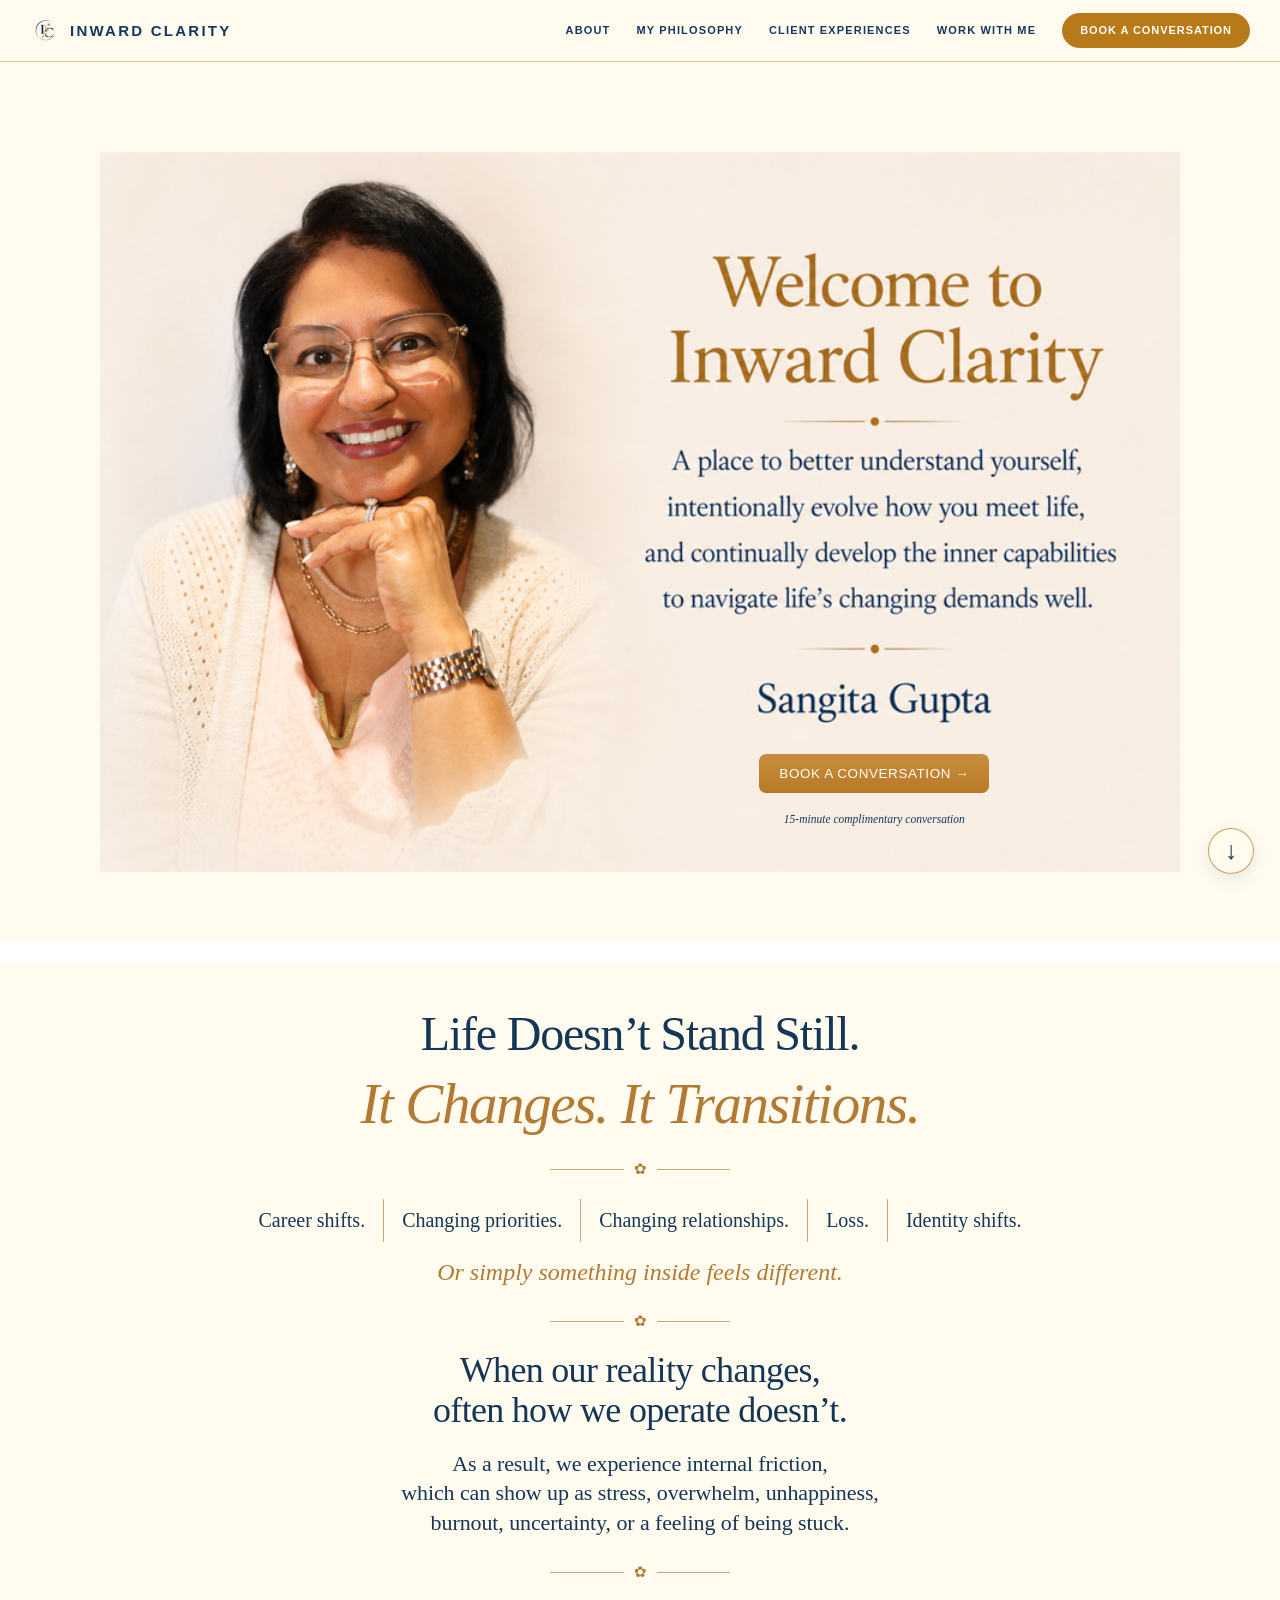
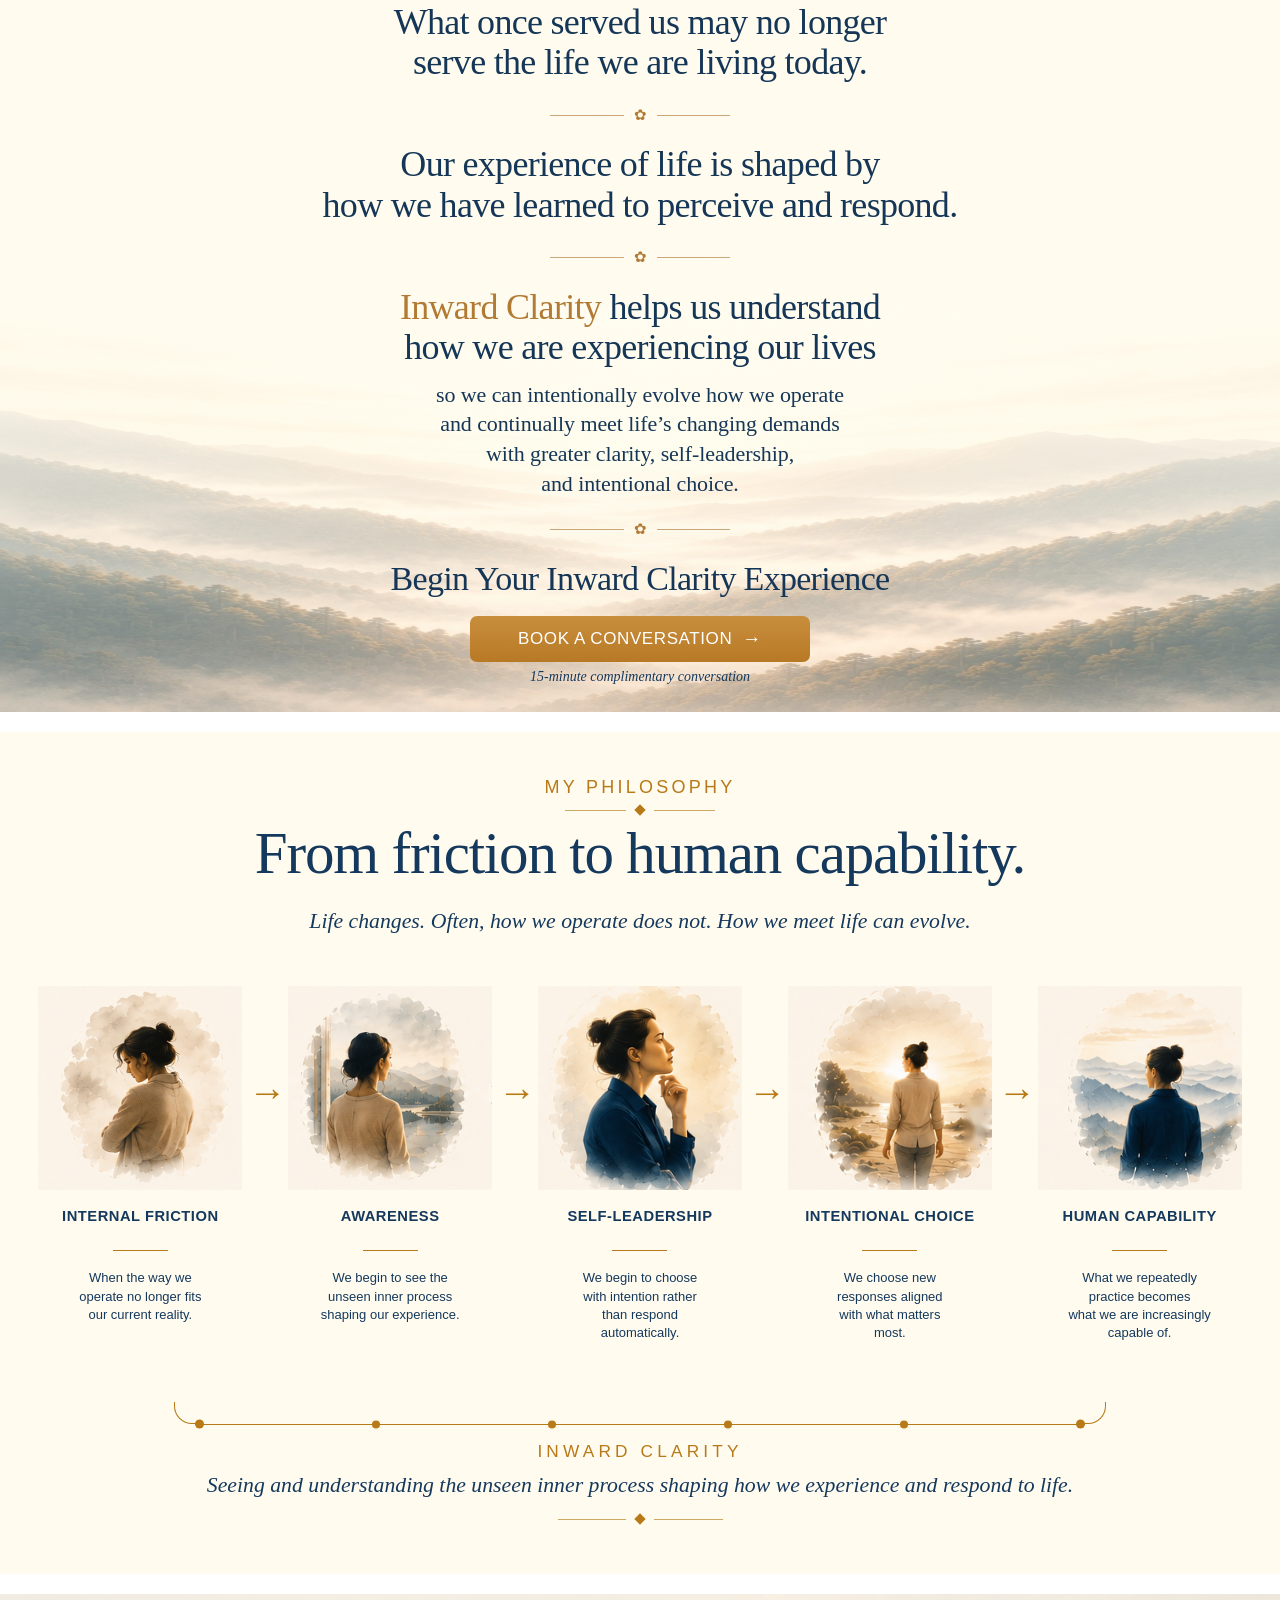
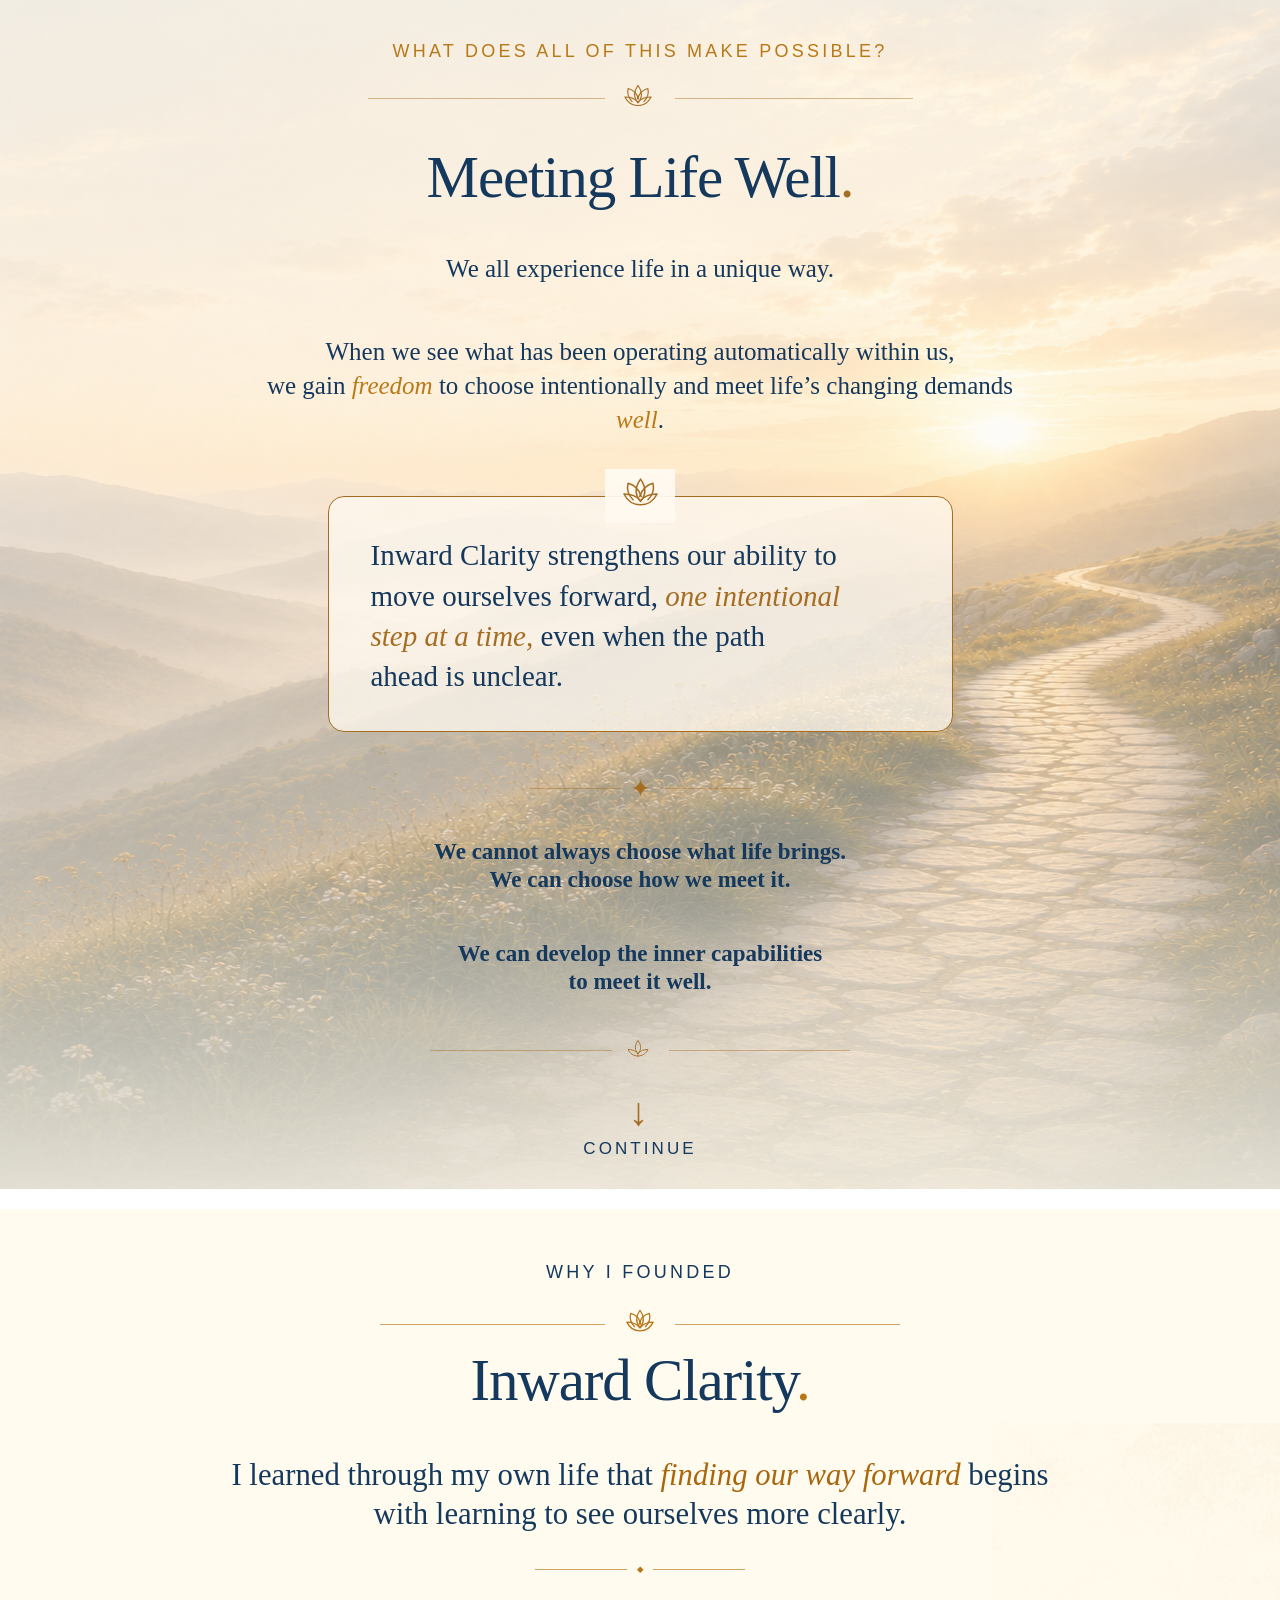
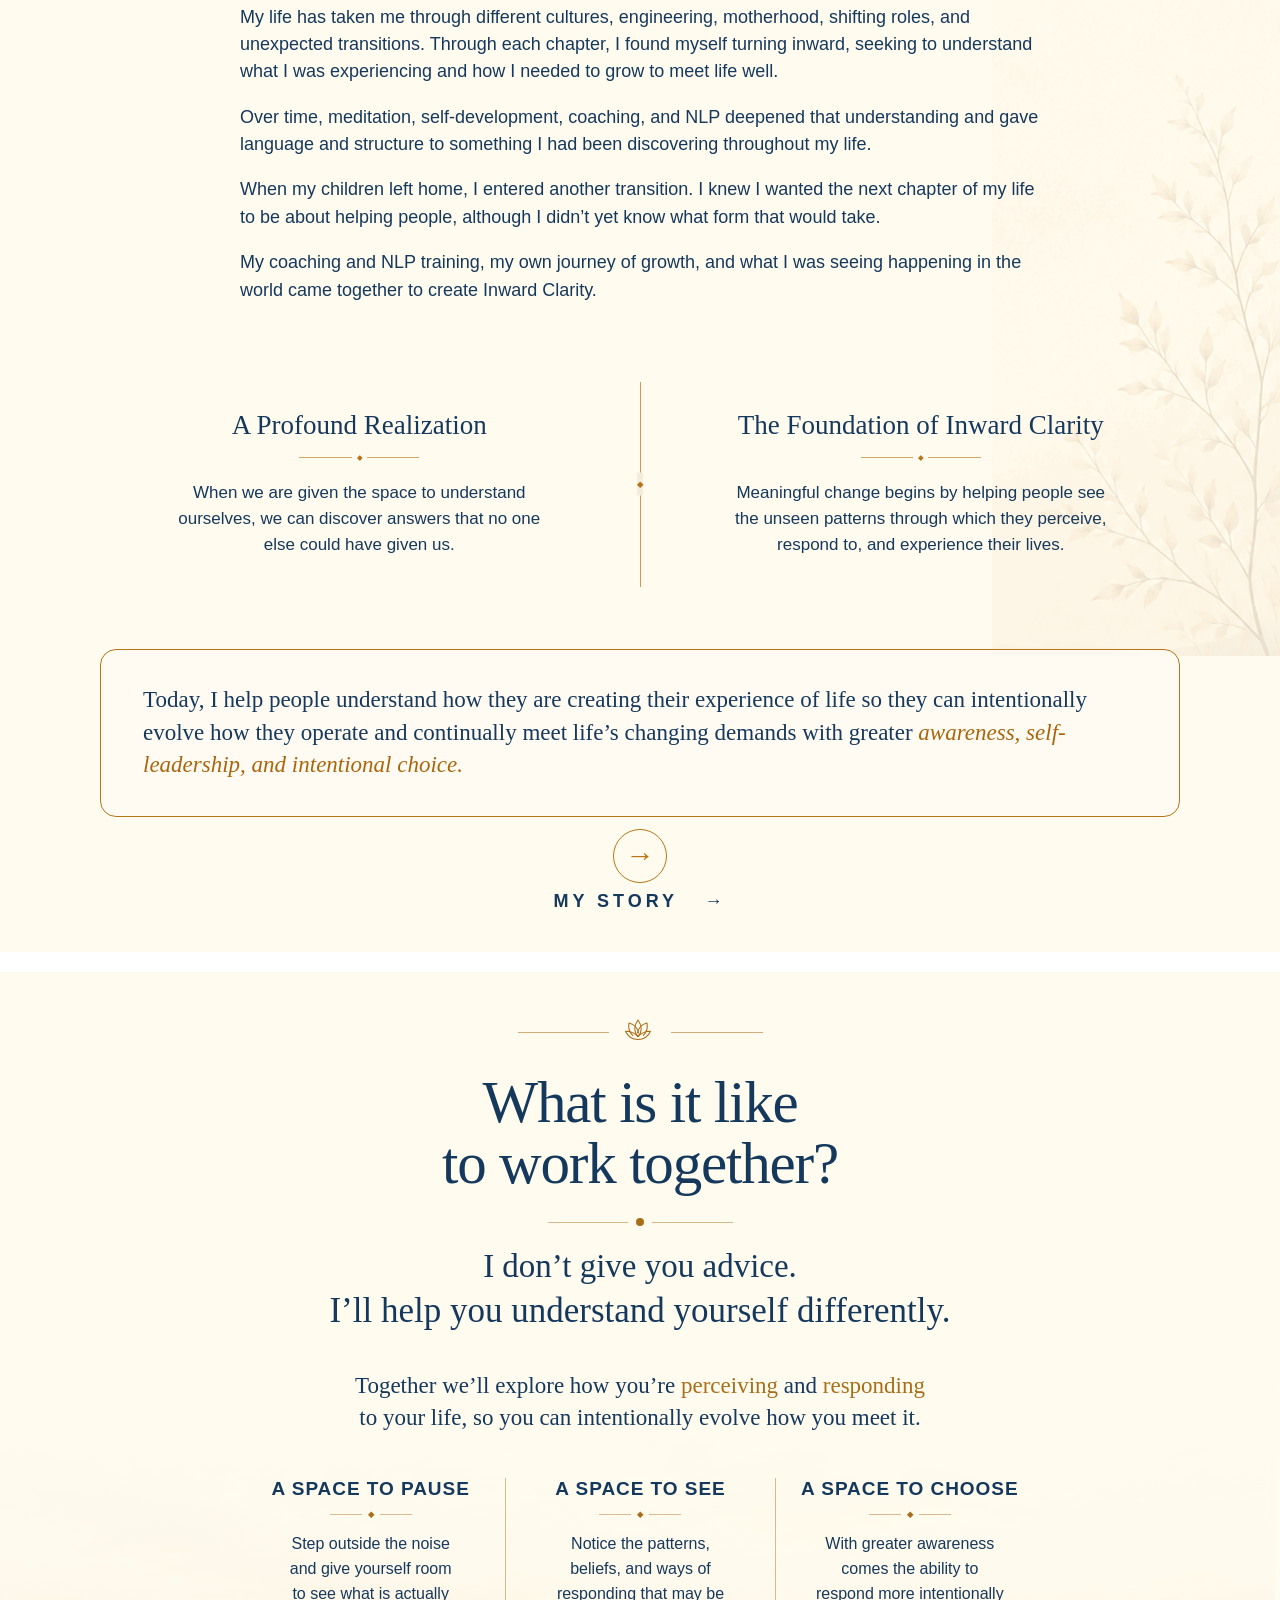
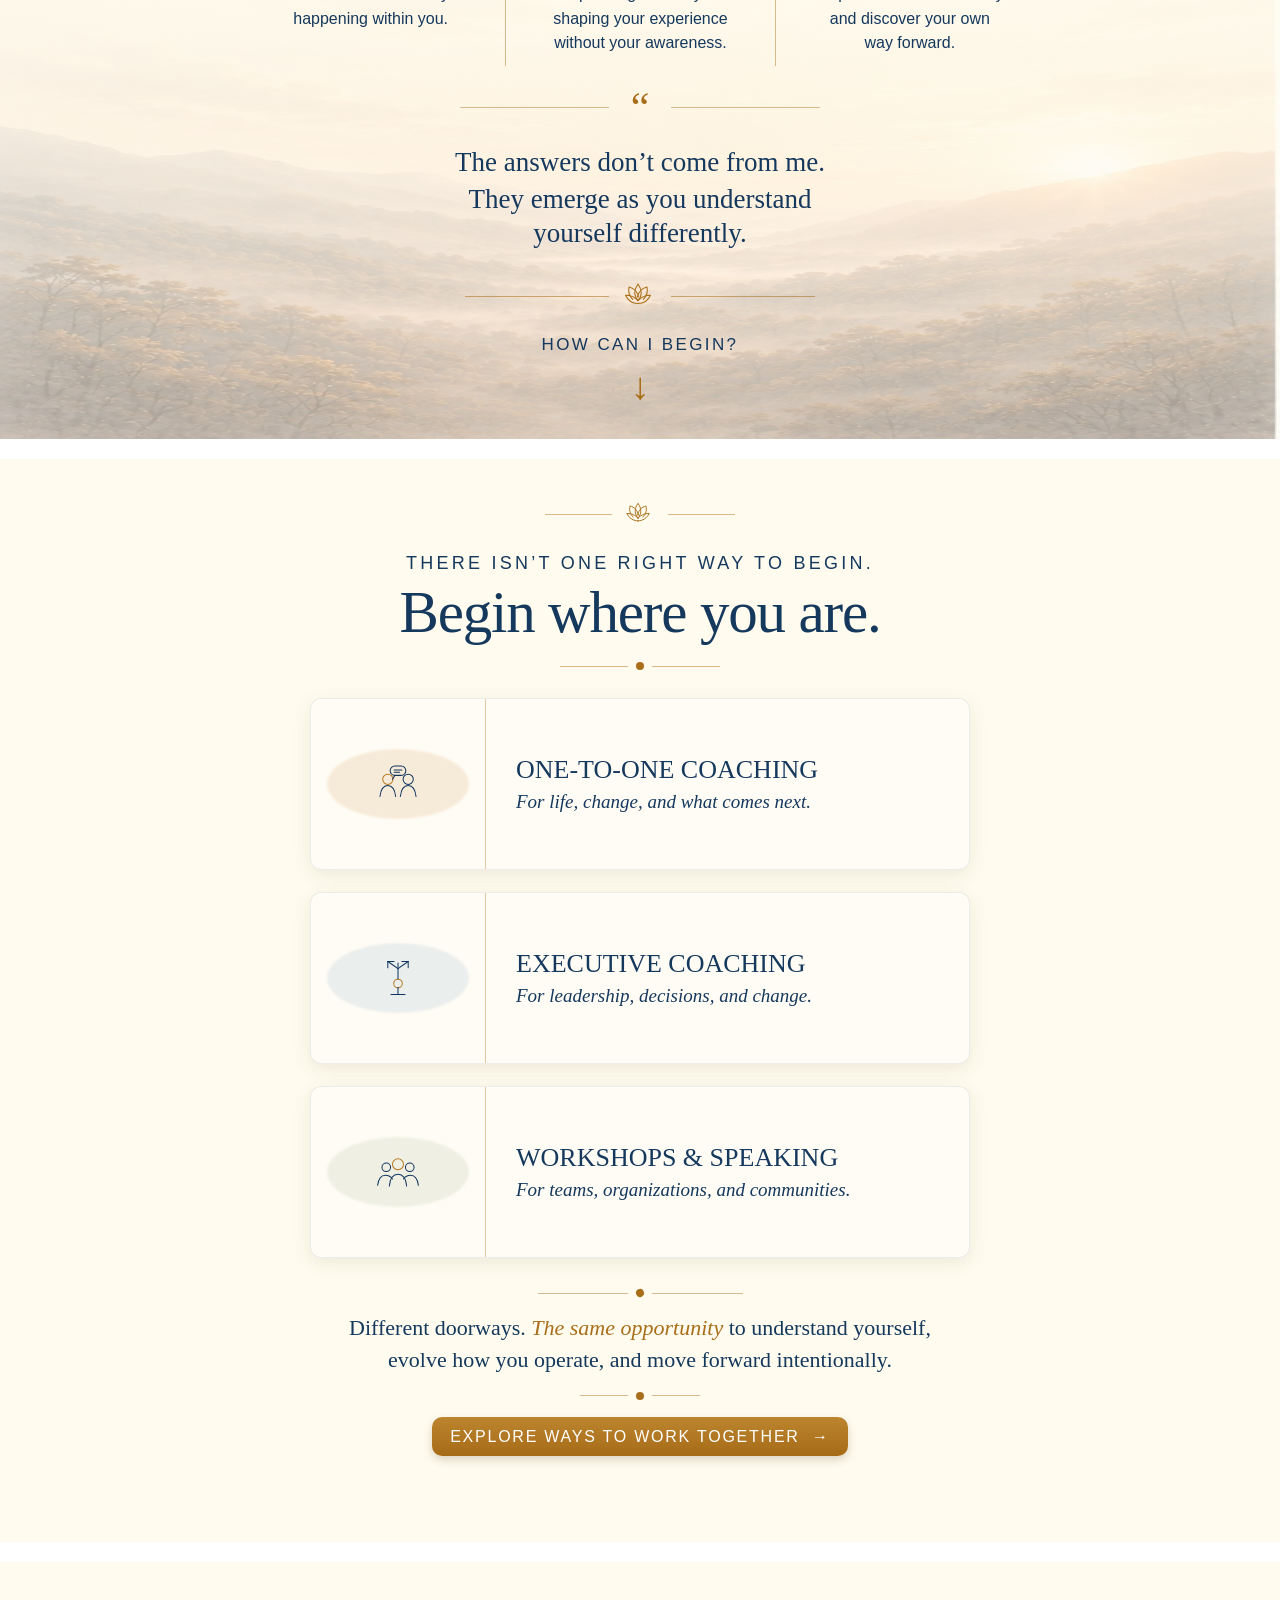
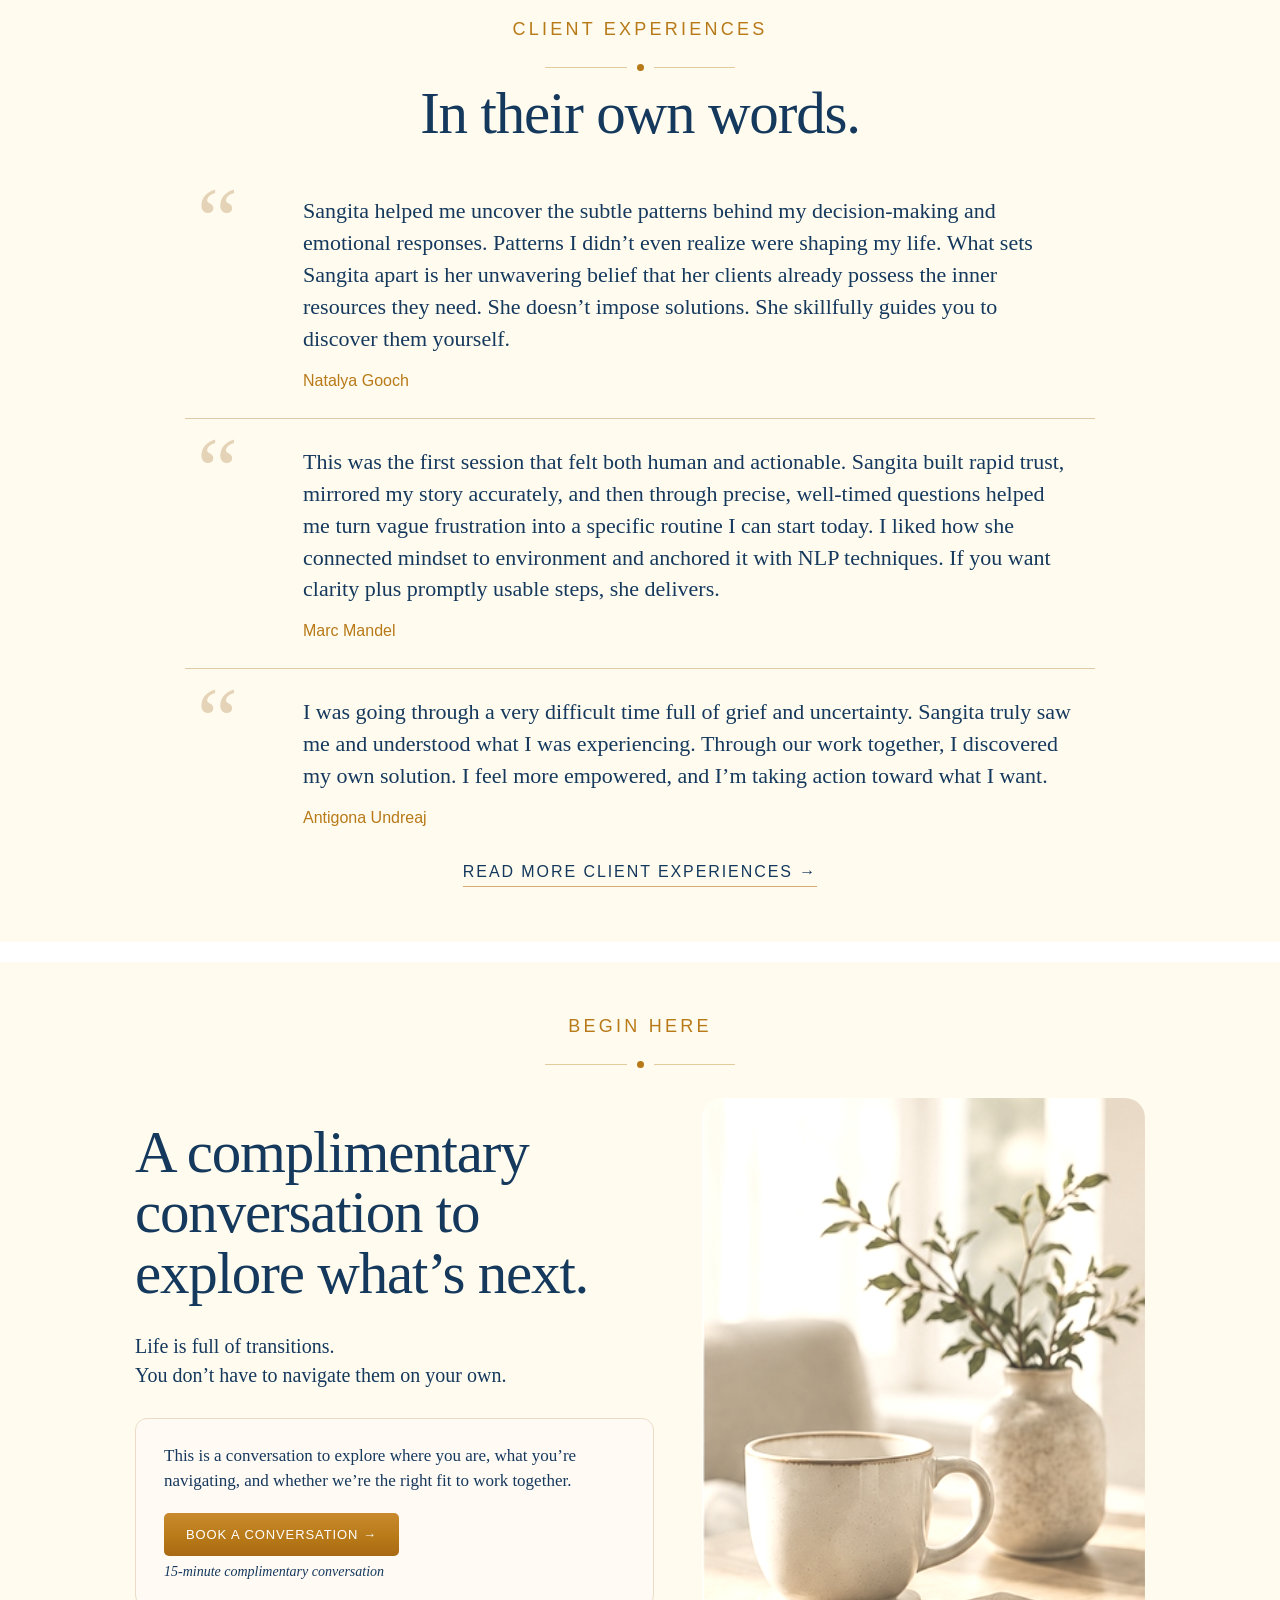
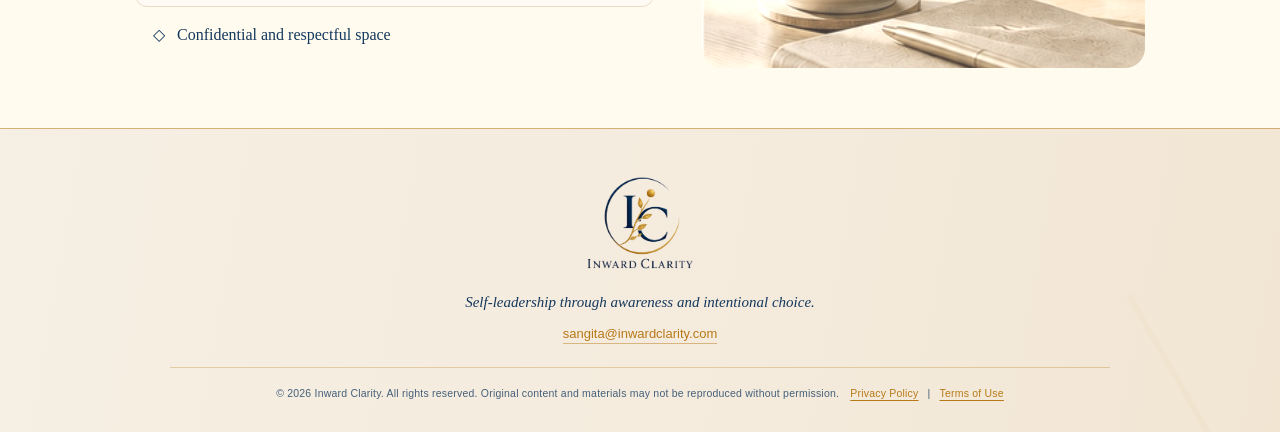
==== index.html @ 0e39d6cc "Add files via upload" ====
<!DOCTYPE html>

<html lang="en">
<head>
<meta charset="utf-8"/>
<meta content="width=device-width,initial-scale=1,viewport-fit=cover" name="viewport"/>
<title>Inward Clarity</title>
<link href="styles.css" rel="stylesheet"/>
<link rel="stylesheet" href="site-chrome.css">
</head>
<body>
<header class="ic-header" id="site-header">
  <div class="ic-header-inner">
    <a class="ic-brand" href="index.html#welcome"><img class="ic-brand-mark" src="assets/header-logo-mark.png" alt=""><span>INWARD CLARITY</span></a>
    <button class="ic-menu-toggle" type="button" aria-label="Open navigation" aria-expanded="false"><span></span><span></span><span></span></button>
    <nav class="ic-nav" aria-label="Primary navigation">
      <a href="index.html#screen9">ABOUT</a>
      <a href="index.html#my-philosophy">MY PHILOSOPHY</a>
      <a href="client-experiences.html">CLIENT EXPERIENCES</a>
      <a href="#begin-where-you-are">WORK WITH ME</a>
      <a class="ic-book" href="https://app.paperbell.com/checkout/bookings/new?package_id=143138">BOOK A CONVERSATION</a>
    </nav>
  </div>
</header>

<!-- =========================================================
     SCREEN 1 — WELCOME
     LOCKED SOURCE: Inward_Clarity_Welcome_Screen1_Responsive_LOCK_CANDIDATE_v6
     Internal composition is unchanged. Only the OUTER breathing color is
     integrated to Screen 2's source ivory (#f6f0e8), per handoff.
     ========================================================= -->
<section aria-label="Welcome to Inward Clarity" class="welcome-module" id="welcome">
<!-- DESKTOP: locked approved artwork. Do not modify. -->
<main class="desktop-screen">
<div class="desktop-band-wrap">
<img alt="Welcome to Inward Clarity" class="desktop-approved-band" src="assets/welcome-approved-band.png"/>
<a aria-label="Book a complimentary conversation" class="desktop-cta-hotspot" href="https://app.paperbell.com/checkout/bookings/new?package_id=143138"></a>
</div>
</main>
<!-- MOBILE ONLY: locked responsive composition. -->
<main class="mobile-screen">
<div aria-hidden="true" class="mobile-breathing top-breathing"></div>
<section class="mobile-panel">
<div class="mobile-portrait">
<img alt="Sangita Gupta" src="assets/sangita-original.jpg"/>
<div aria-hidden="true" class="mobile-portrait-fade"></div>
</div>
<div class="mobile-copy">
<h1>Welcome to<br/>Inward Clarity</h1>
<div aria-hidden="true" class="mobile-divider">
<span></span><b>•</b><span></span>
</div>
<p>
          A place to better understand yourself,<br/>
          intentionally evolve how you meet life,<br/>
          and continually develop the inner capabilities<br/>
          to navigate life’s changing demands well.
        </p>
<div aria-hidden="true" class="mobile-divider">
<span></span><b>•</b><span></span>
</div>
<div class="mobile-signature">Sangita Gupta</div>
<a aria-label="Book a complimentary conversation" class="mobile-cta conversation-cta" href="https://app.paperbell.com/checkout/bookings/new?package_id=143138">
          BOOK A CONVERSATION <span>→</span>
</a>
<div class="conversation-cta-note welcome-mobile-cta-note"><em>15-minute complimentary conversation</em></div>
</div>
</section>
<div aria-hidden="true" class="mobile-breathing bottom-breathing"></div>
</main>
</section>
<!-- =========================================================
     SCREEN 2 — LIFE DOESN'T STAND STILL
     LOCKED SOURCE: Inward_Clarity_Screen1_Responsive_v11_LOCK_CANDIDATE
     Typography/content/dividers/artwork/CTA/internal spacing unchanged.
     Only integration/container/background behavior is adjusted.
     ========================================================= -->
<section aria-label="Life Doesn't Stand Still" class="life-module" id="screen2">
<div class="frame">
<main class="screen">
<img alt="" class="bg" src="assets/screen1-clean-bg.jpg"/>
<div class="text title1">Life Doesn’t Stand Still.</div>
<div class="text title2">It Changes. It Transitions.</div>
<div class="divider d1"><span></span><b>✿</b><span></span></div>
<div class="transition-row">
<span>Career shifts.</span><i></i>
<span>Changing priorities.</span><i></i>
<span>Changing relationships.</span><i></i>
<span>Loss.</span><i></i>
<span>Identity shifts.</span>
</div>
<div class="text simply">Or simply something inside feels different.</div>
<div class="divider d2"><span></span><b>✿</b><span></span></div>
<div class="text statement reality">When our reality changes,<br/> often how we operate doesn’t.</div>
<div class="text small friction">
        As a result, we experience internal friction,<br/>
        which can show up as stress, overwhelm, unhappiness,<br/>
        burnout, uncertainty, or a feeling of being stuck.
      </div>
<div class="divider d3"><span></span><b>✿</b><span></span></div>
<div class="text statement once">
        What once served us may no longer<br/>
        serve the life we are living today.
      </div>
<div class="divider d4"><span></span><b>✿</b><span></span></div>
<div class="text statement shaped">
        Our experience of life is shaped by<br/>
        how we have learned to perceive and respond.
      </div>
<div class="divider d5"><span></span><b>✿</b><span></span></div>
<div class="text statement inward">
<em>Inward Clarity</em> helps us understand<br/>
        how we are experiencing our lives
      </div>
<div class="text small evolve">
        so we can intentionally evolve how we operate<br/>
        and continually meet life’s changing demands<br/>
        with greater clarity, self-leadership,<br/>
        and intentional choice.
      </div>
<div class="divider d6"><span></span><b>✿</b><span></span></div>
<div class="text statement begin">Begin Your Inward Clarity Experience</div>
<a aria-label="Book a complimentary conversation" class="cta conversation-cta" href="https://app.paperbell.com/checkout/bookings/new?package_id=143138">
        BOOK A CONVERSATION <span>→</span>
</a>
<div class="conversation-cta-note screen2-cta-note"><em>15-minute complimentary conversation</em></div>
</main>
</div>
</section>
<!-- =========================================================
     MY PHILOSOPHY — LOCKED APPROVED OVERVIEW
     Replaces former public Screens 3–7. Detailed philosophy screens
     remain preserved in prior source/archive builds for the master deck.
     ========================================================= -->
<div aria-hidden="true" class="my-philosophy-merge-breathing"></div>
<section aria-label="My Philosophy — From friction to human capability" class="my-philosophy-overview" id="my-philosophy">
  <div class="my-philosophy-inner">
    <div class="my-philosophy-eyebrow">MY PHILOSOPHY</div>
    <div aria-hidden="true" class="my-philosophy-top-rule"><span></span><b></b><span></span></div>
    <h2 class="my-philosophy-title">From friction to human capability.</h2>
    <p class="my-philosophy-premise"><em>Life changes. Often, how we operate does not. How we meet life can evolve.</em></p>

    <div class="my-philosophy-journey" aria-label="Internal Friction to Human Capability">
      <article class="my-philosophy-stage">
        <img src="assets/my-philosophy/friction.png" alt="A woman in a reflective moment representing internal friction"/>
        <h3>INTERNAL FRICTION</h3><i></i>
        <p>When the way we<br>operate no longer fits<br>our current reality.</p>
      </article>
      <div class="my-philosophy-arrow" aria-hidden="true">→</div>
      <article class="my-philosophy-stage">
        <img src="assets/my-philosophy/awareness.png" alt="A woman observing the landscape representing awareness"/>
        <h3>AWARENESS</h3><i></i>
        <p>We begin to see the<br>unseen inner process<br>shaping our experience.</p>
      </article>
      <div class="my-philosophy-arrow" aria-hidden="true">→</div>
      <article class="my-philosophy-stage">
        <img src="assets/my-philosophy/self-leadership.png" alt="A woman thoughtfully considering her choices representing self-leadership"/>
        <h3>SELF-LEADERSHIP</h3><i></i>
        <p>We begin to choose<br>with intention rather<br>than respond<br>automatically.</p>
      </article>
      <div class="my-philosophy-arrow" aria-hidden="true">→</div>
      <article class="my-philosophy-stage">
        <img src="assets/my-philosophy/intentional-choice.png" alt="A woman moving forward into light representing intentional choice"/>
        <h3>INTENTIONAL CHOICE</h3><i></i>
        <p>We choose new<br>responses aligned<br>with what matters<br>most.</p>
      </article>
      <div class="my-philosophy-arrow" aria-hidden="true">→</div>
      <article class="my-philosophy-stage">
        <img src="assets/my-philosophy/human-capability.png" alt="A woman looking across mountains representing human capability"/>
        <h3>HUMAN CAPABILITY</h3><i></i>
        <p>What we repeatedly<br>practice becomes<br>what we are increasingly<br>capable of.</p>
      </article>
    </div>

    <div class="my-philosophy-inward-line" aria-hidden="true">
      <span class="my-philosophy-line-end"></span><span class="my-philosophy-line-dot"></span><span class="my-philosophy-line-dot"></span><span class="my-philosophy-line-dot"></span><span class="my-philosophy-line-dot"></span><span class="my-philosophy-line-end"></span>
    </div>
    <div class="my-philosophy-inward-label">INWARD CLARITY</div>
    <p class="my-philosophy-definition"><em>Seeing and understanding the unseen inner process shaping how we experience and respond to life.</em></p>
    <div aria-hidden="true" class="my-philosophy-bottom-rule"><span></span><b></b><span></span></div>
  </div>
</section>
<!-- =========================================================
     SCREEN 8 — MEETING LIFE WELL
     Added after locked Screens 1–7.
     ========================================================= -->
<div aria-hidden="true" class="screen8-merge-breathing"></div>
<section aria-label="What does all of this make possible? Meeting Life Well." class="screen8" id="meeting-life-well">
<div class="screen8-inner">
<div class="screen8-eyebrow">WHAT DOES ALL OF THIS MAKE POSSIBLE?</div>
<div aria-hidden="true" class="screen8-lotus-rule">
<span></span>
<svg viewbox="0 0 64 64">
<path d="M32 42c-9 0-16-5-20-13 8 0 15 2 20 8 5-6 12-8 20-8-4 8-11 13-20 13Z"></path>
<path d="M32 38c-7-8-7-17 0-27 7 10 7 19 0 27Z"></path>
<path d="M23 36c-6-6-8-12-6-20 8 2 13 7 16 16"></path>
<path d="M41 36c6-6 8-12 6-20-8 2-13 7-16 16"></path>
</svg>
<span></span>
</div>
<h2 class="screen8-title">Meeting Life Well<span>.</span></h2>
<div class="screen8-scope-line">
<p>We all experience life in a unique way.<br/><br/><span class="screen8-key-thought">When we see what has been operating automatically within us,<br/>we gain <em>freedom</em> to choose intentionally and meet life’s changing demands <em>well</em>.</span></p>
</div>
<div class="screen8-statement-wrap">
<div aria-hidden="true" class="screen8-card-lotus">
<svg viewbox="0 0 64 64">
<path d="M32 42c-9 0-16-5-20-13 8 0 15 2 20 8 5-6 12-8 20-8-4 8-11 13-20 13Z"></path>
<path d="M32 38c-7-8-7-17 0-27 7 10 7 19 0 27Z"></path>
<path d="M23 36c-6-6-8-12-6-20 8 2 13 7 16 16"></path>
<path d="M41 36c6-6 8-12 6-20-8 2-13 7-16 16"></path>
</svg>
</div>
<div class="screen8-statement">
<p>
          Inward Clarity strengthens our ability to<br/>
          move ourselves forward, <em>one intentional</em><br/>
<em>step at a time,</em> even when the path<br/>
          ahead is unclear.
        </p>
</div>
</div>
<div aria-hidden="true" class="screen8-spark-rule">
<span></span><b>✦</b><span></span>
</div>
<div class="screen8-lower">
<div class="screen8-lower-row">
<p><strong>We cannot always choose what life brings.</strong><br/><strong>We can choose how we meet it.</strong></p>
</div>
<div class="screen8-lower-row screen8-lower-strong">
<p>We can develop the inner capabilities<br/>to meet it well.</p>
</div>
</div>
<div aria-hidden="true" class="screen8-bottom-rule">
<span></span>
<svg viewbox="0 0 64 64">
<path d="M32 42c-9 0-16-5-20-13 8 0 15 2 20 8 5-6 12-8 20-8-4 8-11 13-20 13Z"></path>
<path d="M32 38c-7-8-7-17 0-27 7 10 7 19 0 27Z"></path>
</svg>
<span></span>
</div>
<a class="screen8-continue" href="#next-screen">
<span aria-hidden="true" class="screen8-continue-circle">↓</span>
<b>CONTINUE</b>
</a>
</div>
</section>
<!-- SCREEN 9 — WHY I FOUNDED INWARD CLARITY -->
<div aria-hidden="true" class="screen9-merge-breathing"></div>
<section class="screen screen9" id="screen9">
<div aria-hidden="true" class="screen9-bg"></div>
<div class="screen9-content">
<p class="screen9-kicker">WHY I FOUNDED</p>
<div aria-hidden="true" class="screen9-lotus-rule">
<span></span>
<svg viewbox="0 0 64 64">
<path d="M32 43c-9 0-17-5-21-14 9 0 16 3 21 9 5-6 12-9 21-9-4 9-12 14-21 14Z"></path>
<path d="M32 38c-7-8-7-18 0-28 7 10 7 20 0 28Z"></path>
<path d="M23 36c-6-6-8-13-6-21 8 2 14 8 16 17"></path>
<path d="M41 36c6-6 8-13 6-21-8 2-14 8-16 17"></path>
</svg>
<span></span>
</div>
<h2 class="screen9-title">Inward Clarity<span>.</span></h2>
<p class="screen9-lead">I learned through my own life that <em>finding our way forward</em> begins with learning to see ourselves more clearly.</p>
<div aria-hidden="true" class="screen9-diamond-rule"><span></span><b>◆</b><span></span></div>
<div class="screen9-story-copy">
<p>My life has taken me through different cultures, engineering, motherhood, shifting roles, and unexpected transitions. Through each chapter, I found myself turning inward, seeking to understand what I was experiencing and how I needed to grow to meet life well.</p>
<p>Over time, meditation, self-development, coaching, and NLP deepened that understanding and gave language and structure to something I had been discovering throughout my life.</p>
<p>When my children left home, I entered another transition. I knew I wanted the next chapter of my life to be about helping people, although I didn’t yet know what form that would take.</p>
<p>My coaching and NLP training, my own journey of growth, and what I was seeing happening in the world came together to create Inward Clarity.</p>
</div>
<div class="screen9-insights">
<article class="screen9-insight">
<h3>A Profound Realization</h3>
<div class="screen9-mini-rule"><span></span><b>◆</b><span></span></div>
<p>When we are given the space to understand ourselves, we can discover answers that no one else could have given us.</p>
</article>
<div aria-hidden="true" class="screen9-insight-divider"><b>◆</b></div>
<article class="screen9-insight">
<h3>The Foundation of Inward Clarity</h3>
<div class="screen9-mini-rule"><span></span><b>◆</b><span></span></div>
<p>Meaningful change begins by helping people see the unseen patterns through which they perceive, respond to, and experience their lives.</p>
</article>
</div>
<div class="screen9-today-card">
<p>Today, I help people understand how they are creating their experience of life so they can intentionally evolve how they operate and continually meet life’s changing demands with greater <em>awareness, self-leadership, and intentional choice.</em></p>
</div>
<a class="screen9-story-link" href="my-story.html">
<span class="screen9-arrow-circle">→</span>
<span class="screen9-story-label">MY STORY   →</span>
</a>
</div>
</section>
<div aria-hidden="true" class="screen10-merge-breathing"></div>
<section aria-label="What is it like to work together?" class="screen10" id="work-together">
<div class="screen10-inner">
<div class="screen10-lotus-rule">
<svg aria-hidden="true" viewbox="0 0 64 64">
<path d="M32 43c-9 0-17-5-21-14 9 0 16 3 21 9 5-6 12-9 21-9-4 9-12 14-21 14Z"></path>
<path d="M32 38c-7-8-7-18 0-28 7 10 7 20 0 28Z"></path>
<path d="M23 36c-6-6-8-13-6-21 8 2 14 8 16 17"></path>
<path d="M41 36c6-6 8-13 6-21-8 2-14 8-16 17"></path>
</svg>
</div>
<h2 class="screen10-title">What is it like<br/>to work together?</h2>
<div aria-hidden="true" class="screen10-dot-rule"><span></span><b></b><span></span></div>
<div class="screen10-promise">
<p>I don’t give you advice.</p>
<p>I’ll help you understand yourself differently.</p>
</div>
<p class="screen10-intro">
      Together we’ll explore how you’re <em>perceiving</em> and <em>responding</em><br class="screen10-desktop-br"/>
      to your life, so you can intentionally evolve how you meet it.
    </p>
<div class="screen10-columns">
<article class="screen10-column">
<h3>A SPACE TO PAUSE</h3>
<div aria-hidden="true" class="screen10-mini-rule"><span></span><b>◆</b><span></span></div>
<p>Step outside the noise<br/>and give yourself room<br/>to see what is actually<br/>happening within you.</p>
</article>
<article class="screen10-column">
<h3>A SPACE TO SEE</h3>
<div aria-hidden="true" class="screen10-mini-rule"><span></span><b>◆</b><span></span></div>
<p>Notice the patterns,<br/>beliefs, and ways of<br/>responding that may be<br/>shaping your experience<br/>without your awareness.</p>
</article>
<article class="screen10-column">
<h3>A SPACE TO CHOOSE</h3>
<div aria-hidden="true" class="screen10-mini-rule"><span></span><b>◆</b><span></span></div>
<p>With greater awareness<br/>comes the ability to<br/>respond more intentionally<br/>and discover your own<br/>way forward.</p>
</article>
</div>
<div aria-hidden="true" class="screen10-quote-rule"><span></span><b>“</b><span></span></div>
<div class="screen10-quote">
<p>The answers don’t come from me.</p>
<p>They emerge as you understand<br/>yourself differently.</p>
</div>
<div aria-hidden="true" class="screen10-bottom-lotus-rule">
<span></span>
<svg aria-hidden="true" viewbox="0 0 64 64">
<path d="M32 43c-9 0-17-5-21-14 9 0 16 3 21 9 5-6 12-9 21-9-4 9-12 14-21 14Z"></path>
<path d="M32 38c-7-8-7-18 0-28 7 10 7 20 0 28Z"></path>
<path d="M23 36c-6-6-8-13-6-21 8 2 14 8 16 17"></path>
<path d="M41 36c6-6 8-13 6-21-8 2-14 8-16 17"></path>
</svg>
<span></span>
</div>
<a class="screen10-continue" href="#begin-where-you-are">
<b>HOW CAN I BEGIN?</b>
<span aria-hidden="true" class="screen10-arrow-circle">↓</span>
</a>
</div>
</section>
<div aria-hidden="true" class="screen11-merge-breathing"></div>
<section aria-label="Begin where you are" class="screen11" id="begin-where-you-are">
<div class="screen11-inner">
<div class="screen11-lotus-rule">
<svg aria-hidden="true" viewbox="0 0 64 64">
<path d="M32 43c-9 0-17-5-21-14 9 0 16 3 21 9 5-6 12-9 21-9-4 9-12 14-21 14Z"></path>
<path d="M32 38c-7-8-7-18 0-28 7 10 7 20 0 28Z"></path>
<path d="M23 36c-6-6-8-13-6-21 8 2 14 8 16 17"></path>
<path d="M41 36c6-6 8-13 6-21-8 2-14 8-16 17"></path>
</svg>
</div>
<p class="screen11-kicker">THERE ISN’T ONE RIGHT WAY TO BEGIN.</p>
<h2 class="screen11-title">Begin where you are.</h2>
<div aria-hidden="true" class="screen11-dot-rule"><span></span><b></b><span></span></div>
<div class="screen11-cards">
<article class="screen11-card">
<div class="screen11-card-icon-wrap">
<div class="screen11-wash screen11-wash-peach"></div>
<div class="screen11-card-icon"><svg aria-hidden="true" viewbox="0 0 74 74">
<circle cx="24" cy="31" r="6.5"></circle><circle cx="50" cy="31" r="6.5"></circle>
<path d="M14 53c1-9 4.5-14 10-14s9 5 10 14"></path><path d="M40 53c1-9 4.5-14 10-14s9 5 10 14"></path>
<rect height="12" rx="6" width="20" x="27" y="14"></rect><path d="M33 26l-3 5"></path><path d="M32 19h10"></path><path d="M32 22h7"></path>
</svg></div>
</div>
<div class="screen11-card-copy">
<h3>ONE-TO-ONE COACHING</h3>
<p class="screen11-sub">For life, change, and what comes next.</p></div>
</article>
<article class="screen11-card">
<div class="screen11-card-icon-wrap">
<div class="screen11-wash screen11-wash-blue"></div>
<div class="screen11-card-icon"><svg aria-hidden="true" viewbox="0 0 74 74">
<circle cx="37" cy="44" r="5.5"></circle>
<path d="M37 38V18"></path>
<path d="M37 25L24 16"></path>
<path d="M37 25L50 16"></path>
<path d="M24 16h8"></path>
<path d="M24 16v8"></path>
<path d="M50 16h-8"></path>
<path d="M50 16v8"></path>
<path d="M37 49v9"></path>
<path d="M28 58h18"></path>
</svg></div>
</div>
<div class="screen11-card-copy">
<h3>EXECUTIVE COACHING</h3>
<p class="screen11-sub">For leadership, decisions, and change.</p></div>
</article>
<article class="screen11-card">
<div class="screen11-card-icon-wrap">
<div class="screen11-wash screen11-wash-sage"></div>
<div class="screen11-card-icon"><svg aria-hidden="true" viewbox="0 0 74 74">
<circle cx="37" cy="27" r="7"></circle><circle cx="22" cy="31" r="5.5"></circle><circle cx="52" cy="31" r="5.5"></circle>
<path d="M26 55c1-10 4.5-15 11-15s10 5 11 15"></path>
<path d="M11 54c1-8 4-13 10-13 4 0 7 2 9 5"></path><path d="M63 54c-1-8-4-13-10-13-4 0-7 2-9 5"></path>
</svg></div>
</div>
<div class="screen11-card-copy">
<h3>WORKSHOPS &amp; SPEAKING</h3>
<p class="screen11-sub">For teams, organizations, and communities.</p></div>
</article>
</div>
<div aria-hidden="true" class="screen11-leaf-rule screen11-doorways-divider">
<span></span><b></b><span></span>
</div>
<p class="screen11-doorways">
      Different doorways. <em>The same opportunity</em> to understand yourself,<br class="screen11-desktop-br"/>
      evolve how you operate, and move forward intentionally.
    </p>
<div aria-hidden="true" class="screen11-dot-rule screen11-dot-rule-low"><span></span><b></b><span></span></div>
<a class="screen11-cta" href="work-with-me.html">EXPLORE WAYS TO WORK TOGETHER  →</a>
</div>
</section>
<div class="s13gap"></div><section class="s13" id="client-experiences"><div class="s13in">
<p class="eyebrow">CLIENT EXPERIENCES</p><div class="rule"><i></i><b></b><i></i></div>
<h2>In their own words.</h2>
<div class="quotes">
<article><q>Sangita helped me uncover the subtle patterns behind my decision-making and emotional responses. Patterns I didn’t even realize were shaping my life. What sets Sangita apart is her unwavering belief that her clients already possess the inner resources they need. She doesn’t impose solutions. She skillfully guides you to discover them yourself.</q><strong>Natalya Gooch</strong></article>
<article><q>This was the first session that felt both human and actionable. Sangita built rapid trust, mirrored my story accurately, and then through precise, well-timed questions helped me turn vague frustration into a specific routine I can start today. I liked how she connected mindset to environment and anchored it with NLP techniques. If you want clarity plus promptly usable steps, she delivers.</q><strong>Marc Mandel</strong></article>
<article><q>I was going through a very difficult time full of grief and uncertainty. Sangita truly saw me and understood what I was experiencing. Through our work together, I discovered my own solution. I feel more empowered, and I’m taking action toward what I want.</q><strong>Antigona Undreaj</strong></article>
</div><a class="readmore" href="client-experiences.html">READ MORE CLIENT EXPERIENCES →</a>
</div></section>
<div class="s14gap"></div><section class="s14" id="complimentary-conversation"><div class="s14in">
<p class="eyebrow">BEGIN HERE</p><div class="rule"><i></i><b></b><i></i></div>
<div class="s14grid"><div class="s14copy">
<h2>A complimentary<br/>conversation to<br/>explore what’s next.</h2>
<p class="lead">Life is full of transitions.<br/>You don’t have to navigate them on your own.</p>
<div class="callout"><p>This is a conversation to explore where you are, what you’re navigating, and whether we’re the right fit to work together.</p>
<a class="conversation-cta" href="https://app.paperbell.com/checkout/bookings/new?package_id=143138">BOOK A CONVERSATION →</a>
<div class="conversation-cta-note s14-cta-note"><em>15-minute complimentary conversation</em></div></div>
<p class="conf">◇   Confidential and respectful space</p>
</div><div aria-label="Quiet conversation setting" class="s14visual"></div></div>
</div></section>




<button class="ic-section-jump" id="ic-section-jump" type="button" aria-label="Go to next section" title="Next section"><span class="ic-jump-arrow" aria-hidden="true">↓</span></button>

<footer class="ic-footer">
  <div class="ic-footer-brand"><img class="ic-footer-logo" src="assets/footer-logo-full.png" alt="Inward Clarity"></div>
  <p class="ic-footer-tagline">Self-leadership through awareness and intentional choice.</p>
  <a class="ic-footer-email" href="mailto:sangita@inwardclarity.com">sangita@inwardclarity.com</a>
  <div class="ic-footer-legal">
    © 2026 Inward Clarity. All rights reserved. Original content and materials may not be reproduced without permission.
    <span class="legal-links"><a href="privacy-policy.html">Privacy Policy</a><span aria-hidden="true">|</span><a href="terms-of-use.html">Terms of Use</a></span>
  </div>
</footer>
<script>
(function(){var h=document.getElementById('site-header');if(!h)return;var b=h.querySelector('.ic-menu-toggle');b.addEventListener('click',function(){var o=h.classList.toggle('menu-open');b.setAttribute('aria-expanded',o?'true':'false')});h.querySelectorAll('.ic-nav a').forEach(function(a){a.addEventListener('click',function(){h.classList.remove('menu-open');b.setAttribute('aria-expanded','false')})});})();

(function(){
  var button=document.getElementById('ic-section-jump');
  if(!button)return;
  var arrow=button.querySelector('.ic-jump-arrow');
  var selectors=['#welcome','#screen2','#my-philosophy','#meeting-life-well','#screen9','#work-together','#begin-where-you-are','#client-experiences','#complimentary-conversation','.ic-footer'];
  var targets=selectors.map(function(sel){return document.querySelector(sel);}).filter(Boolean);
  function headerOffset(){var h=document.getElementById('site-header');return h?h.getBoundingClientRect().height:0;}
  function nearBottom(){return window.innerHeight+window.scrollY>=document.documentElement.scrollHeight-110;}
  function update(){
    var up=nearBottom();
    button.classList.toggle('is-up',up);
    arrow.textContent=up?'↑':'↓';
    button.setAttribute('aria-label',up?'Return to top':'Go to next section');
    button.title=up?'Back to top':'Next section';
  }
  button.addEventListener('click',function(){
    if(nearBottom()){
      window.scrollTo({top:0,behavior:window.matchMedia('(prefers-reduced-motion: reduce)').matches?'auto':'smooth'});
      return;
    }
    var y=window.scrollY+headerOffset()+24;
    var next=null;
    for(var i=0;i<targets.length;i++){
      var top=targets[i].getBoundingClientRect().top+window.scrollY;
      if(top>y){next=targets[i];break;}
    }
    if(!next) next=targets[targets.length-1];
    var dest=Math.max(0,next.getBoundingClientRect().top+window.scrollY-headerOffset()-8);
    window.scrollTo({top:dest,behavior:window.matchMedia('(prefers-reduced-motion: reduce)').matches?'auto':'smooth'});
  });
  window.addEventListener('scroll',update,{passive:true});
  window.addEventListener('resize',update);
  update();
})();
</script>

</body>
</html>
---- styles.css ----
:root{
  /* Exact outer ivory is taken from Screen 2 v11 source CSS. */
  --shared-ivory:#fffcef;

  /* Welcome v6 locked internal design tokens. */
  --breathing:var(--shared-ivory);
  --panel:#fbf7ef;
  --navy:#15385d;
  --gold:#b67825;
  --line:#c89d68;
  --cta-top:#c98a30;
  --cta-bottom:#b8751e;
}
*{box-sizing:border-box}
html,body{margin:0;background:var(--shared-ivory)}
body{overflow-x:hidden;overflow-y:auto}

/* =========================================================
   SCREEN 1 — WELCOME v6
   LOCKED INTERNAL COMPOSITION.
   Only --breathing resolves to Screen 2's exact source ivory.
   ========================================================= */
.welcome-module{width:100%;background:var(--shared-ivory)}
.desktop-screen{
  position:relative;
  width:100vw;
  height:100vh;
  background:var(--breathing);
  display:flex;
  align-items:center;
  justify-content:center;
  overflow:hidden;
}
/* Approved section breathing treatment: use existing Welcome breathing room,
   without adding height or moving either locked screen. 48px is carried from
   the v6 source's existing breathing minimum rather than introducing a new value. */
.desktop-screen::after{
  content:"";
  position:absolute;
  left:0;
  right:0;
  bottom:0;
  height:20px;
  background:#fff;
  pointer-events:none;
}
.desktop-band-wrap{
  position:relative;
  width:min(96vw,120vh);
  aspect-ratio:3/2;
  max-height:80vh;
}
.desktop-approved-band{
  display:block;
  width:100%;
  height:100%;
  object-fit:contain;
}
.desktop-cta-hotspot{
  position:absolute;
  left:52.4%;
  top:81.7%;
  width:38.6%;
  height:9.2%;
  border-radius:8px;
}
@media (max-height:700px) and (min-width:701px){
  .desktop-band-wrap{
    max-height:84vh;
    width:min(96vw,126vh);
  }
}
.mobile-screen{display:none}

@media (max-width:700px){
  .desktop-screen{display:none}
  .mobile-screen{
    display:block;
    width:100%;
    min-height:100svh;
    background:var(--breathing);
  }

  .mobile-breathing{
    height:8svh;
    min-height:48px;
    background:var(--breathing);
  }

  .mobile-panel{
    background:var(--panel);
    width:100%;
  }

  .mobile-portrait{
    position:relative;
    width:100%;
    height:43svh;
    min-height:285px;
    max-height:390px;
    overflow:hidden;
    background:var(--panel);
  }
  .mobile-portrait img{
    display:block;
    width:100%;
    height:100%;
    object-fit:cover;
    object-position:50% 20%;
    -webkit-mask-image:
      linear-gradient(to bottom,
        #000 0%,
        #000 68%,
        rgba(0,0,0,.96) 78%,
        rgba(0,0,0,.55) 90%,
        transparent 100%),
      radial-gradient(ellipse 76% 92% at 50% 47%,
        #000 0%,
        #000 66%,
        rgba(0,0,0,.93) 77%,
        rgba(0,0,0,.45) 90%,
        transparent 100%);
    -webkit-mask-composite: source-in;
    mask-image:
      linear-gradient(to bottom,
        #000 0%,
        #000 68%,
        rgba(0,0,0,.96) 78%,
        rgba(0,0,0,.55) 90%,
        transparent 100%),
      radial-gradient(ellipse 76% 92% at 50% 47%,
        #000 0%,
        #000 66%,
        rgba(0,0,0,.93) 77%,
        rgba(0,0,0,.45) 90%,
        transparent 100%);
    mask-composite: intersect;
  }
  .mobile-portrait-fade{
    position:absolute;
    inset:0;
    pointer-events:none;
    background:
      linear-gradient(to bottom,
        rgba(251,247,239,0) 0%,
        rgba(251,247,239,0) 70%,
        rgba(251,247,239,.12) 80%,
        rgba(251,247,239,.45) 90%,
        rgba(251,247,239,1) 100%);
  }

  .mobile-copy{
    padding:2vw 7vw 8vw;
    display:flex;
    flex-direction:column;
    align-items:center;
    text-align:center;
    color:var(--navy);
    font-family:Baskerville,Georgia,"Times New Roman",serif;
  }

  .mobile-copy h1{
    margin:0;
    color:var(--gold);
    font-weight:400;
    font-size:9.6vw;
    line-height:1.03;
    letter-spacing:-.03em;
  }

  .mobile-divider{
    width:31vw;
    display:flex;
    align-items:center;
    gap:2.2vw;
    margin:4.8vw 0 4.5vw;
    color:var(--gold);
  }
  .mobile-divider span{
    flex:1;
    height:1px;
    background:var(--line);
  }
  .mobile-divider b{
    font-size:3.2vw;
    font-weight:400;
    line-height:1;
  }

  .mobile-copy p{
    margin:0;
    max-width:86vw;
    font-size:4.55vw;
    line-height:1.5;
    letter-spacing:-.008em;
  }

  .mobile-signature{
    font-size:7vw;
    line-height:1.05;
    margin-bottom:5vw;
  }

  .mobile-cta{
    width:min(88vw,430px);
    min-height:13vw;
    padding:3vw 4vw;
    display:flex;
    align-items:center;
    justify-content:center;
    gap:.55em;
    border-radius:8px;
    background:linear-gradient(var(--cta-top),var(--cta-bottom));
    color:#fff;
    text-decoration:none;
    font-family:Arial,Helvetica,sans-serif;
    font-size:3.55vw;
    line-height:1.15;
    letter-spacing:.045em;
    box-shadow:0 2px 5px rgba(70,45,10,.18), inset 0 1px 0 rgba(255,255,255,.18);
  }

  .bottom-breathing{
    position:relative;
    height:8svh;
    min-height:48px;
    background:var(--breathing);
  }
  .bottom-breathing::after{
    content:"";
    position:absolute;
    left:0;
    right:0;
    bottom:0;
    height:20px;
    background:#fff;
    pointer-events:none;
  }
}

@media (max-width:390px){
  .mobile-copy p{font-size:4.7vw}
  .mobile-copy h1{font-size:9.8vw}
  .mobile-cta{font-size:3.7vw}
}

/* =========================================================
   SCREEN 2 — v11 LOCK CANDIDATE
   Internal v11 styles are unchanged. Integration changes:
   1) full-width outer section uses the ivory sampled from the actual v11 background asset edge (#fffcef)
   2) no viewport-height wrapper/clipping is introduced
   3) the exact 900×1350 desktop composition remains centered and complete
   ========================================================= */
.life-module{
  width:100%;
  background:var(--shared-ivory);
  display:flex;
  justify-content:center;
}
.life-module .frame{
  width:min(100vw,900px);
  aspect-ratio:2/3;
  overflow:hidden;
}
.life-module .screen{
  position:relative;
  width:900px;
  height:1350px;
  transform-origin:top left;
  font-family:Baskerville, Georgia, "Times New Roman", serif;
  color:#153656;
}
.life-module .bg{position:absolute;inset:0;width:900px;height:1350px;object-fit:cover}
.life-module .text{position:absolute;left:0;width:900px;text-align:center;white-space:nowrap}
.life-module .title1{
  top:48px;
  font-size:48px;
  line-height:1;
  font-weight:400;
  letter-spacing:-1.2px;
}
.life-module .title2{
  top:112px;
  font-size:57px;
  line-height:1;
  font-style:italic;
  color:#b27a33;
  letter-spacing:-1.4px;
}
.life-module .divider{
  position:absolute;
  left:360px;
  width:180px;
  height:18px;
  display:flex;
  align-items:center;
  gap:10px;
  color:#b27a33;
}
.life-module .divider span{height:1px;flex:1;background:#cba676}
.life-module .divider b{font-size:15px;line-height:1;font-weight:400}
.life-module .d1{top:200px}
.life-module .d2{top:356px}
.life-module .d3{top:594px}
.life-module .d4{top:724px}
.life-module .d5{top:846px}
.life-module .d6{top:1092px}

.life-module .transition-row{
  position:absolute;
  top:238px;
  left:48px;
  width:804px;
  height:44px;
  display:flex;
  align-items:center;
  justify-content:center;
  gap:18px;
  font-size:20px;
  line-height:1;
  white-space:nowrap;
}
.life-module .transition-row i{
  width:1px;
  height:43px;
  background:#cba676;
  flex:none;
}
.life-module .simply{
  top:302px;
  font-size:24px;
  line-height:1;
  font-style:italic;
  color:#b27a33;
}
.life-module .statement{
  font-size:36px;
  line-height:1.12;
  font-weight:400;
  letter-spacing:-0.7px;
}
.life-module .reality{top:392px}
.life-module .small{
  font-size:22px;
  line-height:1.35;
  font-weight:400;
  letter-spacing:-0.1px;
}
.life-module .friction{top:486px}
.life-module .once{top:632px}
.life-module .shaped{top:754px}
.life-module .inward{top:878px}
.life-module .inward em{
  color:#b27a33;
  font-style:normal;
}
.life-module .evolve{top:962px}
.life-module .begin{
  top:1148px;
  font-size:34px;
}
.life-module .cta{
  position:absolute;
  left:214px;
  top:1201px;
  width:472px;
  height:52px;
  display:flex;
  align-items:center;
  justify-content:center;
  gap:10px;
  border-radius:7px;
  background:linear-gradient(#c88e3d,#b87926);
  color:white;
  text-decoration:none;
  font-family:Arial,Helvetica,sans-serif;
  font-size:17px;
  letter-spacing:.6px;
}
.life-module .cta span{font-size:19px}

@media (max-width:899px){
  .life-module .screen{transform:scale(calc(100vw / 900))}
}

@media (max-width:700px){
  .life-module{background:var(--shared-ivory)}
  .life-module .frame{width:100%;aspect-ratio:auto;overflow:visible}
  .life-module .screen{
    width:100%;
    height:auto;
    min-height:100vh;
    transform:none !important;
    overflow:hidden;
    padding:7vw 5.5vw 7.5vw;
    display:flex;
    flex-direction:column;
    align-items:center;
  }
  .life-module .bg{
    position:absolute;
    inset:0;
    width:100%;
    height:100%;
    object-fit:cover;
    object-position:center bottom;
    z-index:0;
  }

  .life-module .text,.life-module .divider,.life-module .transition-row,.life-module .cta{
    position:relative !important;
    top:auto !important;
    left:auto !important;
    width:auto !important;
    height:auto !important;
    z-index:1;
    transform:none !important;
  }
  .life-module .text{white-space:normal;width:100% !important}

  .life-module .title1{
    order:1;
    font-size:8.6vw;
    line-height:1.05;
    letter-spacing:-.035em;
  }
  .life-module .title2{
    order:2;
    margin-top:1.6vw;
    font-size:9.5vw;
    line-height:1.03;
    letter-spacing:-.03em;
  }

  .life-module .d1{order:3;margin-top:6.5vw}

  .life-module .transition-row{
    order:4;
    margin-top:5vw;
    width:100% !important;
    padding:0 1vw;
    display:flex;
    flex-wrap:wrap;
    justify-content:center;
    gap:2.2vw 3vw;
    font-size:4.25vw;
    line-height:1.25;
    white-space:normal;
  }
  .life-module .transition-row i{display:none}

  .life-module .simply{
    order:5;
    margin-top:5vw;
    font-size:4.8vw;
    line-height:1.3;
    padding:0 5vw;
  }

  .life-module .d2{order:6;margin-top:6vw}
  .life-module .reality{order:7;margin-top:4.8vw}
  .life-module .friction{order:8;margin-top:3.2vw}
  .life-module .d3{order:9;margin-top:6vw}
  .life-module .once{order:10;margin-top:4.8vw}
  .life-module .d4{order:11;margin-top:6vw}
  .life-module .shaped{order:12;margin-top:4.8vw}
  .life-module .d5{order:13;margin-top:6vw}
  .life-module .inward{order:14;margin-top:4.8vw}
  .life-module .evolve{order:15;margin-top:3.2vw}
  .life-module .d6{order:16;margin-top:6vw}
  .life-module .begin{
    order:17;
    margin-top:4.8vw;
    font-size:7vw;
    line-height:1.12;
  }

  .life-module .cta{
    order:18;
    margin-top:4vw;
    width:min(88%,430px) !important;
    min-height:13vw;
    padding:3.2vw 5vw;
    border-radius:8px;
    font-size:3.65vw;
    line-height:1.15;
    text-align:center;
  }

  .life-module .divider{
    width:34vw !important;
    display:flex;
    align-items:center;
    gap:2.2vw;
  }
  .life-module .divider b{font-size:3.3vw}

  .life-module .statement{
    font-size:7.1vw;
    line-height:1.14;
    letter-spacing:-.025em;
  }
  .life-module .small{
    font-size:4.5vw;
    line-height:1.42;
    letter-spacing:0;
    padding:0 2vw;
  }

  .life-module .reality br,.life-module .once br,.life-module .shaped br,.life-module .inward br,.life-module .friction br,.life-module .evolve br{
    display:none;
  }
}

@media (max-width:390px){
  .life-module .title1{font-size:8.9vw}
  .life-module .title2{font-size:9.8vw}
  .life-module .statement{font-size:7.25vw}
  .life-module .small{font-size:4.65vw}
  .life-module .transition-row{font-size:4.35vw}
  .life-module .simply{font-size:4.9vw}
  .life-module .cta{font-size:3.8vw}
}

/* =========================================================
   SCREEN 3 — WHY DO WE EXPERIENCE INTERNAL FRICTION?
   New live HTML/CSS recreation from the approved 900×1350 slide.
   No rules above this point are modified.
   ========================================================= */
.friction-module{
  width:100%;
  background:var(--shared-ivory);
  display:flex;
  flex-direction:column;
  align-items:center;
}
.friction-module::before{
  content:"";
  display:block;
  width:100%;
  height:20px;
  background:#fff;
  flex:none;
}
.friction-frame{
  width:min(100vw,900px);
  aspect-ratio:2/3;
  overflow:hidden;
}
.friction-screen{
  position:relative;
  width:900px;
  height:1350px;
  transform-origin:top left;
  overflow:hidden;
  font-family:Baskerville,Georgia,"Times New Roman",serif;
  color:#153656;
  background:#fffcef;
}
.friction-bg{
  position:absolute;
  inset:0;
  width:900px;
  height:1350px;
  object-fit:cover;
  object-position:center bottom;
  z-index:0;
  filter:saturate(.9) brightness(1.06);
}
.friction-wash{
  position:absolute;
  inset:0;
  z-index:1;
  background:linear-gradient(to bottom,
    rgba(255,252,239,.98) 0%,
    rgba(255,252,239,.96) 47%,
    rgba(255,252,239,.88) 61%,
    rgba(255,252,239,.42) 82%,
    rgba(255,252,239,.06) 100%);
}
.friction-screen > *:not(.friction-bg):not(.friction-wash){position:absolute;z-index:2}
.friction-screen h2{
  top:47px;
  left:90px;
  width:720px;
  margin:0;
  text-align:center;
  font-size:56px;
  line-height:1.02;
  font-weight:400;
  letter-spacing:-1.1px;
}
.s3-divider{
  left:360px;
  width:180px;
  height:18px;
  display:flex;
  align-items:center;
  gap:10px;
  color:#b27a33;
}
.s3-divider span{height:1px;flex:1;background:#cba676}
.s3-divider b{font-size:15px;line-height:1;font-weight:400}
.intro-divider{top:181px}
.s3-intro{
  top:208px;
  left:108px;
  width:684px;
  text-align:center;
  font-size:21px;
  line-height:1.26;
}
.s3-intro p{margin:0 0 17px}
.s3-intro em{color:#b27a33;font-style:normal;font-weight:600}
.gap-label{
  top:438px;
  left:0;
  width:900px;
  text-align:center;
  color:#b27a33;
  font-size:24px;
  letter-spacing:.2px;
}
.gap-diagram{
  top:462px;
  left:120px;
  width:660px;
  height:300px;
}
.gap-card{
  position:absolute;
  top:0;
  width:220px;
  height:300px;
  border:1px solid #d7ad70;
  border-radius:10px;
  background:rgba(255,252,247,.42);
  text-align:center;
  padding:18px 16px;
}
.gap-card.demands{left:0}
.gap-card.operating{right:0}
.card-icon{width:66px;height:66px;margin:0 auto 14px;color:#b27a33}
.card-icon svg{width:100%;height:100%;fill:none;stroke:currentColor;stroke-width:1.6;stroke-linecap:round;stroke-linejoin:round}
.gap-card h3{margin:0;font-size:20px;line-height:1.15;font-weight:600;letter-spacing:.15px}
.mini-divider{display:flex;align-items:center;gap:8px;width:116px;margin:12px auto 10px;color:#b27a33}
.mini-divider span{height:1px;flex:1;background:#d2b183}
.mini-divider b{font-size:8px;font-weight:400}
.gap-card p{margin:0;font-size:16px;line-height:1.52}
.gap-center{position:absolute;left:220px;top:0;width:220px;height:300px}
.gap-arrows{position:absolute;top:57px;width:88px;display:flex;align-items:center;color:#b27a33}
.gap-arrows span{border-top:3px dotted #b27a33;flex:1}
.gap-arrows i{font-style:normal;font-size:15px;line-height:1}
.left-arrow{left:0}.right-arrow{right:0}
.friction-circle{
  position:absolute;
  top:91px;
  left:50px;
  width:120px;
  height:120px;
  border:1.5px dashed #c68a3a;
  border-radius:50%;
  display:flex;
  align-items:center;
  justify-content:center;
  text-align:center;
  font-size:18px;
  line-height:1.22;
  font-weight:600;
  background:rgba(255,252,239,.2);
}
.symptom-title{
  top:795px;
  left:96px;
  width:708px;
  display:flex;
  align-items:center;
  gap:20px;
  color:#b27a33;
}
.symptom-title span{height:1px;background:#d2b183;flex:1}
.symptom-title strong{font-size:18px;font-weight:500;white-space:nowrap;letter-spacing:.2px}
.symptoms{
  top:835px;
  left:82px;
  width:736px;
  height:95px;
  display:grid;
  grid-template-columns:repeat(7,1fr);
}
.symptom{display:flex;flex-direction:column;align-items:center;justify-content:flex-start;border-right:1px solid #d7bea0;font-size:14px;line-height:1.15;text-align:center}
.symptom:last-child{border-right:0}
.symptom-icon{height:52px;width:52px;display:flex;align-items:center;justify-content:center;color:#b27a33;line-height:1}
.symptom-icon svg{width:48px;height:48px;fill:none;stroke:currentColor;stroke-width:1.8;stroke-linecap:round;stroke-linejoin:round}
.closing-divider{top:950px}
.evolve-message{
  top:982px;
  left:144px;
  width:612px;
  text-align:center;
  font-size:31px;
  line-height:1.18;
  letter-spacing:-.35px;
}
.meaning-box{
  top:1114px;
  left:143px;
  width:614px;
  height:104px;
  border:1px solid #d7ad70;
  border-radius:9px;
  background:rgba(255,252,247,.82);
  display:flex;
  align-items:center;
  padding:0 26px;
  gap:24px;
  font-size:21px;
  line-height:1.25;
}
.meaning-box em{color:#b27a33;font-style:italic}
.meaning-icon{
  position:static !important;
  width:58px;
  height:58px;
  flex:none;
  border:2px solid #b27a33;
  border-radius:50%;
  display:flex;
  align-items:center;
  justify-content:center;
  color:#b27a33;
  font-size:35px;
}
.continue-cue{
  top:1237px;
  left:0;
  width:900px;
  display:flex;
  flex-direction:column;
  align-items:center;
  color:#b27a33;
}
.continue-cue span{font-size:45px;line-height:.8;font-family:Georgia,serif}
.continue-cue b{margin-top:14px;font-size:18px;font-weight:500;letter-spacing:.3px}

@media (max-width:899px){
  .friction-screen{transform:scale(calc(100vw / 900))}
}

@media (max-width:700px){
  .friction-module::before{height:20px}
  .friction-frame{width:100%;aspect-ratio:auto;overflow:visible}
  .friction-screen{
    width:100%;
    height:auto;
    min-height:100vh;
    transform:none !important;
    padding:9vw 5.5vw 8vw;
    display:flex;
    flex-direction:column;
    align-items:center;
    overflow:hidden;
  }
  .friction-bg{width:100%;height:100%;object-fit:cover;object-position:center bottom}
  .friction-wash{background:linear-gradient(to bottom,rgba(255,252,239,.98) 0%,rgba(255,252,239,.96) 55%,rgba(255,252,239,.82) 72%,rgba(255,252,239,.2) 100%)}
  .friction-screen > *:not(.friction-bg):not(.friction-wash){position:relative!important;top:auto!important;left:auto!important;width:auto!important;height:auto!important;z-index:2;transform:none!important}
  .friction-screen h2{order:1;margin:0;width:100%!important;font-size:9vw;line-height:1.02;letter-spacing:-.035em}
  .intro-divider{order:2;margin-top:5vw;width:34vw!important}
  .s3-intro{order:3;margin-top:4vw;width:91%!important;font-size:4.55vw;line-height:1.38}
  .s3-intro p{margin:0 0 4.5vw}.s3-intro br{display:none}
  .gap-label{order:4;margin-top:2vw;font-size:5.6vw;color:#b27a33}
  .gap-diagram{order:5;margin-top:4vw;width:100%!important;display:grid;grid-template-columns:1fr 1fr;gap:4vw;align-items:stretch}
  .gap-card{position:relative!important;top:auto!important;left:auto!important;right:auto!important;width:100%;height:auto;min-height:58vw;padding:4vw 3vw;border-radius:9px}
  .card-icon{width:13vw;height:13vw;margin-bottom:2.8vw}
  .gap-card h3{font-size:4.6vw;line-height:1.12}
  .mini-divider{width:23vw;margin:2.8vw auto 2.5vw}
  .gap-card p{font-size:3.75vw;line-height:1.45}
  .gap-center{grid-column:1/-1;position:relative!important;left:auto!important;top:auto!important;width:100%!important;height:32vw!important;margin-top:-1vw}
  .gap-arrows{top:8vw;width:30vw}.left-arrow{left:7vw}.right-arrow{right:7vw}
  .friction-circle{top:0;left:50%;transform:translateX(-50%)!important;width:29vw!important;height:29vw!important;font-size:4.2vw}
  .symptom-title{order:6;margin-top:7vw;width:100%!important;gap:3vw}.symptom-title strong{font-size:4vw;text-align:center;white-space:normal}.symptom-title span{min-width:9vw}
  .symptoms{order:7;margin-top:4vw;width:100%!important;display:grid;grid-template-columns:repeat(4,1fr);gap:4vw 0;height:auto!important}
  .symptom{font-size:3.45vw;min-height:19vw;padding:0 1vw}.symptom:nth-child(4){border-right:0}.symptom-icon{width:11vw!important;height:11vw}.symptom-icon svg{width:10vw;height:10vw;stroke-width:1.8}.symptom:nth-child(n+5){border-top:1px solid rgba(215,190,160,.65);padding-top:3vw}.symptom:nth-child(7){border-right:0}
  .closing-divider{order:8;margin-top:5vw;width:40vw!important}
  .closing-divider span{display:block!important;flex:1 1 auto!important;min-width:12vw;height:1px!important;background:#cba676!important}
  .evolve-message{order:9;margin-top:4vw;width:94%!important;font-size:7vw;line-height:1.16}.evolve-message br{display:none}
  .meaning-box{order:10;margin-top:6vw;width:92%!important;min-height:22vw;padding:4vw 4.5vw;gap:4vw;font-size:4.45vw;border-radius:9px}
  .meaning-icon{width:12vw!important;height:12vw!important;font-size:7vw}
  .continue-cue{order:11;margin-top:5vw;width:100%!important}.continue-cue span{font-size:10vw}.continue-cue b{margin-top:2vw;font-size:4.2vw}
}


/* =========================================================
   SCREEN 3 — MOBILE REFLOW ONLY
   Desktop remains unchanged.
   ========================================================= */
@media (max-width: 700px) {
  .screen3 {
    overflow: visible;
  }

  .screen3 .s3-inner {
    width: 100%;
    max-width: none;
    padding-left: 20px;
    padding-right: 20px;
    box-sizing: border-box;
  }

  .screen3 .s3-title {
    font-size: clamp(40px, 11vw, 56px);
    line-height: 1.03;
    max-width: 92vw;
    margin-left: auto;
    margin-right: auto;
  }

  .screen3 .s3-copy {
    max-width: 92vw;
    margin-left: auto;
    margin-right: auto;
    font-size: clamp(22px, 6vw, 30px);
    line-height: 1.35;
  }

  /* Allow natural mobile wrapping instead of desktop-forced line breaks */
  .screen3 .s3-copy br,
  .screen3 .s3-close br {
    display: none;
  }

  /* GAP area becomes an intentional vertical sequence */
  .screen3 .gap-wrap {
    display: flex;
    flex-direction: column;
    align-items: center;
    gap: 26px;
    width: 100%;
  }

  .screen3 .gap-title {
    order: 0;
    margin-bottom: 6px;
  }

  .screen3 .gap-card.left {
    order: 1;
  }

  .screen3 .gap-center {
    order: 2;
  }

  .screen3 .gap-card.right {
    order: 3;
  }

  .screen3 .gap-card {
    width: min(84vw, 360px);
    min-height: 0;
    height: auto;
    padding: 34px 26px 36px;
    margin: 0 auto;
    box-sizing: border-box;
  }

  .screen3 .gap-center {
    position: relative;
    inset: auto;
    transform: none;
    width: 100%;
    height: auto;
    display: flex;
    justify-content: center;
    align-items: center;
    padding: 6px 0;
  }

  .screen3 .gap-center::before,
  .screen3 .gap-center::after {
    display: none;
  }

  .screen3 .friction-circle {
    position: relative;
    width: 150px;
    height: 150px;
    margin: 0 auto;
  }

  /* Replace desktop horizontal arrows with subtle vertical cues */
  .screen3 .gap-card.left::after,
  .screen3 .gap-card.right::before {
    content: "";
    position: absolute;
    left: 50%;
    width: 2px;
    height: 18px;
    background: transparent;
  }

  /* Friction indicators: deliberate 2-row mobile grid */
  .screen3 .friction-grid {
    display: grid;
    grid-template-columns: repeat(4, minmax(0, 1fr));
    width: 100%;
    max-width: 94vw;
    margin-left: auto;
    margin-right: auto;
    border: 0;
  }

  .screen3 .friction-item {
    min-width: 0;
    padding: 14px 5px 18px;
    border-right: 1px solid rgba(184, 125, 41, .35);
    border-bottom: 1px solid rgba(184, 125, 41, .35);
  }

  .screen3 .friction-item:nth-child(4),
  .screen3 .friction-item:nth-child(7) {
    border-right: 0;
  }

  .screen3 .friction-item:nth-child(n+5) {
    border-bottom: 0;
  }

  .screen3 .friction-item:nth-child(5) {
    grid-column: 1 / 2;
  }
  .screen3 .friction-item:nth-child(6) {
    grid-column: 2 / 3;
  }
  .screen3 .friction-item:nth-child(7) {
    grid-column: 3 / 4;
  }

  .screen3 .friction-item svg {
    width: 46px;
    height: 46px;
  }

  .screen3 .friction-label {
    font-size: clamp(16px, 4.4vw, 21px);
    line-height: 1.12;
    white-space: normal;
  }

  .screen3 .friction-heading {
    width: 100%;
    max-width: 92vw;
    text-align: center;
    line-height: 1.18;
  }

  .screen3 .s3-close {
    max-width: 92vw;
    margin-left: auto;
    margin-right: auto;
    font-size: clamp(34px, 8vw, 48px);
    line-height: 1.22;
  }

  .screen3 .question-box {
    width: min(92vw, 680px);
    padding: 24px 20px;
    gap: 18px;
    box-sizing: border-box;
  }

  .screen3 .question-box .q-text {
    font-size: clamp(22px, 5.6vw, 30px);
    line-height: 1.25;
  }

  .screen3 .continue {
    margin-bottom: 28px;
  }
}


/* =========================================================
   SCREEN 3 — MOBILE GAP ALIGNMENT / ARROWS / TOP DIVIDER ONLY
   ========================================================= */
@media (max-width:700px){

  /* Full gold divider directly beneath the top question */
  .friction-module .intro-divider{
    width:46vw !important;
    max-width:210px !important;
    min-width:170px !important;
    display:flex !important;
    align-items:center !important;
    gap:10px !important;
    margin-left:auto !important;
    margin-right:auto !important;
  }
  .friction-module .intro-divider span{
    display:block !important;
    flex:1 1 auto !important;
    min-width:58px !important;
    height:1px !important;
    background:#cba676 !important;
  }

  /* One centered vertical axis for THE GAP sequence */
  .friction-module .gap-diagram{
    display:flex !important;
    flex-direction:column !important;
    align-items:center !important;
    justify-content:flex-start !important;
    gap:26px !important;
    width:100% !important;
    margin-left:auto !important;
    margin-right:auto !important;
  }

  .friction-module .gap-card{
    position:relative !important;
    left:auto !important;
    right:auto !important;
    top:auto !important;
    width:min(84vw, 360px) !important;
    margin-left:auto !important;
    margin-right:auto !important;
    box-sizing:border-box !important;
  }

  .friction-module .gap-center{
    position:relative !important;
    left:auto !important;
    right:auto !important;
    top:auto !important;
    width:100% !important;
    height:34vw !important;
    min-height:145px !important;
    max-height:180px !important;
    margin:0 auto !important;
    display:block !important;
  }

  .friction-module .friction-circle{
    position:absolute !important;
    left:50% !important;
    top:50% !important;
    transform:translate(-50%,-50%) !important;
    width:29vw !important;
    height:29vw !important;
    max-width:150px !important;
    max-height:150px !important;
    min-width:125px !important;
    min-height:125px !important;
    margin:0 !important;
  }

  /* Keep the two dotted arrows outside the dashed circle */
  .friction-module .gap-arrows{
    top:50% !important;
    transform:translateY(-50%) !important;
    width:22vw !important;
    max-width:105px !important;
    min-width:72px !important;
    display:flex !important;
    align-items:center !important;
  }

  .friction-module .left-arrow{
    left:7vw !important;
    right:auto !important;
  }

  .friction-module .right-arrow{
    right:7vw !important;
    left:auto !important;
  }

  .friction-module .gap-arrows span{
    flex:1 1 auto !important;
    border-top:3px dotted #b27a33 !important;
  }

  .friction-module .gap-arrows i{
    flex:0 0 auto !important;
    font-size:15px !important;
    line-height:1 !important;
  }
}


/* Screen 3 -> Screen 4 breathing band only */
.screen4-merge-breathing{width:100%;height:20px;background:#fff;}

/* Screen 4 locked v7 local design tokens */
.screen4{
  --ivory:#fbf7ec;
  --navy:#0b315d;
  --gold:#b5771c;
  --gold-soft:#c99b57;
  --serif:Georgia,"Times New Roman",serif;
  color:var(--navy);
  font-family:var(--serif);
}
.screen4{
  position:relative;
  isolation:isolate;
  overflow:hidden;
  min-height:100vh;
  background-color:var(--ivory);
  background-image:
    linear-gradient(to bottom,
      rgba(251,247,236,.98) 0%,
      rgba(251,247,236,.94) 34%,
      rgba(251,247,236,.72) 56%,
      rgba(251,247,236,.24) 82%,
      rgba(251,247,236,.08) 100%),
    url("assets/screen4/screen4-scenery-desktop.jpg");
  background-repeat:no-repeat;
  background-position:center top, center bottom;
  background-size:100% 100%, cover;
}
.screen4 .inner{
  width:min(900px, 100%);
  margin:0 auto;
  padding:32px 42px 28px;
  text-align:center;
}
.screen4 .divider{
  display:flex;
  width:min(320px, 55%);
  margin:0 auto;
  align-items:center;
  justify-content:center;
  gap:17px;
  color:var(--gold);
}
.screen4 .divider::before, .screen4 .divider::after{
  content:"";
  height:1px;
  background:var(--gold-soft);
  flex:1 1 auto;
}
.screen4 .rosette{
  display:block;
  width:16px;
  height:16px;
  position:relative;
  flex:0 0 16px;
}
.screen4 .rosette::before{
  content:"✿";
  position:absolute;
  inset:-4px 0 0;
  font-size:18px;
  line-height:18px;
  color:var(--gold);
}
.screen4 .top-divider{margin-bottom:25px}
.screen4 .eyebrow{
  margin:0 0 20px;
  color:var(--gold);
  font-size:29px;
  line-height:1.05;
  font-weight:500;
  letter-spacing:.025em;
}
.screen4 h1{
  margin:0 auto 38px;
  max-width:650px;
  font-size:55px;
  line-height:1.06;
  font-weight:500;
  letter-spacing:-.02em;
}
.screen4 .process{
  margin:0 auto 29px;
}
.screen4 .process-step{
  font-size:35px;
  line-height:1.1;
  font-weight:700;
  letter-spacing:.015em;
}
.screen4 .down{
  height:68px;
  position:relative;
  color:var(--gold);
}
.screen4 .down::before{
  content:"";
  position:absolute;
  left:50%;
  top:10px;
  width:5px;height:5px;
  border-radius:50%;
  background:var(--gold);
  transform:translateX(-50%);
}
.screen4 .down::after{
  content:"↓";
  position:absolute;
  left:50%;
  top:12px;
  transform:translateX(-50%);
  font-size:43px;
  font-weight:400;
  line-height:1;
}
.screen4 .mid-divider{margin-top:25px;margin-bottom:18px}
.screen4 .explain{
  margin:0 auto 19px;
  max-width:720px;
  font-size:24px;
  line-height:1.28;
}
.screen4 .explain em{
  display:block;
  margin-top:3px;
  color:var(--gold);
  font-size:28px;
}
.screen4 .detail-divider{margin-bottom:22px}
.screen4 .three{
  display:grid;
  grid-template-columns:1fr 1.5fr 1fr;
  align-items:start;
  margin:0 auto 23px;
  max-width:760px;
}
.screen4 .detail{
  padding:0 22px;
  min-height:195px;
}
/* Desktop-only: give the center interpretation text a little more usable width.
   Mobile remains governed by the locked max-width:600px rules below. */
.screen4 .detail:nth-child(2){
  padding-left:8px;
  padding-right:8px;
}
.screen4 .detail + .detail{border-left:1px solid rgba(181,119,28,.55)}
.screen4 .icon{
  width:72px;height:72px;
  margin:0 auto 14px;
  border:2px solid var(--gold);
  border-radius:50%;
  display:grid;
  place-items:center;
  color:var(--gold);
}
.screen4 .icon svg{
  width:45px;height:45px;
  fill:none;
  stroke:currentColor;
  stroke-width:1.8;
  stroke-linecap:round;
  stroke-linejoin:round;
}
.screen4 .detail p{
  margin:0;
  font-size:20px;
  line-height:1.23;
}
.screen4 .response-divider{margin-bottom:17px}
.screen4 .response-intro{
  margin:0 0 15px;
  font-size:23px;
}
.screen4 .response-grid{
  display:grid;
  grid-template-columns:repeat(5,1fr);
  max-width:800px;
  margin:0 auto 25px;
}
.screen4 .response-item{
  padding:0 15px;
}
.screen4 .response-item + .response-item{border-left:1px solid rgba(181,119,28,.55)}
.screen4 .response-icon{
  height:65px;
  display:grid;
  place-items:center;
  color:var(--gold);
}
.screen4 .response-icon svg{
  width:54px;height:54px;
  fill:none;
  stroke:currentColor;
  stroke-width:1.8;
  stroke-linecap:round;
  stroke-linejoin:round;
}
.screen4 .response-label{
  margin-top:5px;
  font-size:17px;
  font-weight:700;
}
.screen4 .together-divider{margin-bottom:16px}
.screen4 .together{
  margin:0 auto 21px;
  max-width:690px;
  color:var(--gold);
  font-size:30px;
  line-height:1.25;
  font-style:italic;
}
.screen4 .final-divider{margin-bottom:15px}
.screen4 .final{
  margin:0 auto;
  max-width:690px;
  font-size:22px;
  line-height:1.28;
}
.screen4 .final em{
  display:block;
  color:var(--gold);
  font-size:25px;
}
.screen4 .continue{
  display:inline-flex;
  flex-direction:column;
  align-items:center;
  margin-top:13px;
  color:var(--gold);
  text-decoration:none;
  font-size:20px;
  letter-spacing:.02em;
}
.screen4 .continue .arrow{
  font-size:42px;
  line-height:.9;
  margin-bottom:4px;
}


@media (min-width:601px){
  .screen4 .detail-meaning{
    padding-left:14px;
    padding-right:14px;
  }
  .screen4 .detail-meaning p{
    font-size:19px;
    line-height:1.25;
  }
  .screen4 .detail-meaning .meaning-line{
    white-space:nowrap;
  }
}

@media (max-width:600px){
  .screen4{
    background-image:
      linear-gradient(to bottom,
        rgba(251,247,236,.96) 0%,
        rgba(251,247,236,.88) 42%,
        rgba(251,247,236,.58) 68%,
        rgba(251,247,236,.16) 100%),
      url("assets/screen4/screen4-scenery-mobile.jpg");
    background-position:center top, center bottom;
    background-size:100% 100%, cover;
  }

  .screen4 .inner{
    padding:34px 24px 38px;
  }
  .screen4 .divider{
    width:min(330px, 72%);
    gap:14px;
  }
  .screen4 .top-divider{margin-bottom:22px}
  .screen4 .eyebrow{
    font-size:21px;
    margin-bottom:18px;
  }
  .screen4 h1{
    max-width:355px;
    font-size:40px;
    line-height:1.09;
    margin-bottom:35px;
  }
  .screen4 .process{
    margin-bottom:24px;
  }
  .screen4 .process-step{
    font-size:26px;
  }
  .screen4 .down{
    height:57px;
  }
  .screen4 .down::after{
    font-size:37px;
  }
  .screen4 .mid-divider{
    margin-top:20px;
    margin-bottom:18px;
  }
  .screen4 .explain{
    max-width:355px;
    font-size:19px;
    line-height:1.35;
    margin-bottom:18px;
  }
  .screen4 .explain em{
    font-size:21px;
    line-height:1.3;
  }
  .screen4 .detail-divider{
    margin-bottom:24px;
  }
  .screen4 .three{
    display:block;
    max-width:370px;
    margin-bottom:24px;
  }
  .screen4 .detail{
    min-height:0;
    padding:0 5px 27px;
  }
  .screen4 .detail + .detail{
    border-left:0;
    border-top:1px solid rgba(181,119,28,.45);
    padding-top:27px;
  }
  .screen4 .icon{
    width:66px;height:66px;
    margin-bottom:13px;
  }
  .screen4 .icon svg{width:41px;height:41px}
  .screen4 .detail p{
    font-size:18px;
    line-height:1.3;
    max-width:330px;
    margin:auto;
  }
  .screen4 .response-divider{
    margin-bottom:17px;
  }
  .screen4 .response-intro{
    font-size:19px;
    line-height:1.3;
    margin-bottom:20px;
  }
  .screen4 .response-grid{
    grid-template-columns:repeat(2,1fr);
    max-width:370px;
    margin-bottom:25px;
  }
  .screen4 .response-item{
    padding:17px 8px 18px;
    border-bottom:1px solid rgba(181,119,28,.42);
  }
  .screen4 .response-item + .response-item{
    border-left:0;
  }
  .screen4 .response-item:nth-child(even){
    border-left:1px solid rgba(181,119,28,.42);
  }
  .screen4 .response-item:last-child{
    grid-column:1 / -1;
    border-left:0;
    border-bottom:0;
    width:50%;
    justify-self:center;
  }
  .screen4 .response-icon{height:58px}
  .screen4 .response-icon svg{width:49px;height:49px}
  .screen4 .response-label{font-size:16px}
  .screen4 .together-divider{margin-bottom:17px}
  .screen4 .together{
    max-width:360px;
    width:auto;
    font-size:24px;
    line-height:1.28;
    margin-left:auto;
    margin-right:auto;
    margin-bottom:22px;
    text-align:center;
  }
  .screen4 .together-line{
    white-space:normal;
  }
  .screen4 .final-divider{margin-bottom:17px}
  .screen4 .final{
    max-width:360px;
    font-size:19px;
    line-height:1.32;
  }
  .screen4 .final em{
    font-size:21px;
    line-height:1.3;
    margin-top:3px;
  }
  .screen4 .continue{
    margin-top:17px;
    font-size:18px;
  }
  .screen4 .continue .arrow{font-size:39px}
}


/* =========================================================
   SCREEN 5 — AWARENESS
   Isolated addition. No Screen 1–4 selectors are modified.
   ========================================================= */
.screen5-merge-breathing{
  width:100%;
  height:20px;
  background:#fff;
}
.screen5{
  --s5-navy:#15385d;
  --s5-gold:#b67825;
  --s5-ivory:#fffcef;
  position:relative;
  width:100%;
  min-height:1350px;
  overflow:hidden;
  color:var(--s5-navy);
  font-family:Georgia,"Times New Roman",serif;
  text-align:center;
  background-color:var(--s5-ivory);
  background-image:
    linear-gradient(to bottom,
      rgba(255,252,239,.34) 0%,
      rgba(255,252,239,.28) 54%,
      rgba(255,252,239,.12) 100%),
    url("assets/screen5/screen5-awareness-scenery.png");
  background-repeat:no-repeat;
  background-position:center top, center bottom;
  background-size:100% 100%, cover;
}
.screen5-inner{
  width:min(900px,100%);
  min-height:1350px;
  margin:0 auto;
  padding:56px 42px 34px;
  display:flex;
  flex-direction:column;
  align-items:center;
}
.screen5-question{
  margin:0 0 8px;
  font-size:46px;
  line-height:1.08;
  font-weight:400;
  letter-spacing:-.015em;
}
.screen5-title{
  color:var(--s5-gold);
  font-size:82px;
  line-height:1;
  font-weight:400;
  margin-bottom:18px;
}
.screen5-rule{
  width:150px;
  display:grid;
  grid-template-columns:1fr 10px 1fr;
  align-items:center;
  gap:10px;
  margin:0 auto 17px;
}
.screen5-rule span{height:1px;background:rgba(182,120,37,.55)}
.screen5-rule b{
  width:8px;height:8px;border-radius:50%;background:var(--s5-gold);display:block;
}
.screen5-lead{
  margin:0 0 17px;
  font-size:31px;
  line-height:1.15;
}
.screen5-intro{
  margin:3px auto 0;
  max-width:700px;
  font-size:21px;
  line-height:1.25;
}
.screen5-intro p{margin:0 0 5px}
.screen5-flow{
  margin:58px auto 0;
  display:flex;
  flex-direction:column;
  align-items:center;
}
.screen5-flow-step{
  font-size:28px;
  line-height:1.1;
  font-weight:700;
}
.screen5-flow-step.screen5-awareness{color:var(--s5-gold)}
.screen5-arrow{
  color:var(--s5-gold);
  font-size:45px;
  line-height:1;
  height:72px;
  display:flex;
  align-items:center;
  justify-content:center;
  font-family:Georgia,"Times New Roman",serif;
  font-weight:400;
}
.screen5-rule-lower{margin-top:48px;margin-bottom:17px}
.screen5-space-copy{
  font-size:20px;
  line-height:1.27;
}
.screen5-space-copy p{margin:0 0 4px}
.screen5-space-copy em{
  display:block;
  color:var(--s5-gold);
  margin-top:13px;
  font-size:22px;
  line-height:1.25;
}
.screen5-rule-final{margin-top:25px;margin-bottom:17px}
.screen5-close{
  margin:0;
  font-size:20px;
  line-height:1.3;
}
.screen5-continue{
  margin-top:18px;
  display:inline-flex;
  flex-direction:column;
  align-items:center;
  color:var(--s5-gold);
  text-decoration:none;
  font-size:17px;
  font-weight:400;
}
.screen5-continue span{font-size:43px;line-height:.85;margin-bottom:8px;font-weight:400}
.screen5-continue b{font-weight:400}

@media (min-width:901px){
  .screen5{
    min-height:1350px;
    background-size:100% 100%, min(100vw,1350px) auto;
  }
}

@media (max-width:700px){
  .screen5-merge-breathing{height:20px}
  .screen5{
    min-height:0;
    background-image:
      linear-gradient(to bottom,
        rgba(255,252,239,.38) 0%,
        rgba(255,252,239,.30) 52%,
        rgba(255,252,239,.13) 100%),
      url("assets/screen5/screen5-awareness-scenery.png");
    background-position:center top, center bottom;
    background-size:100% 100%, auto 100%;
  }
  .screen5-inner{
    width:100%;
    min-height:100svh;
    padding:46px 22px 34px;
  }
  .screen5-question{
    font-size:35px;
    line-height:1.1;
    margin-bottom:8px;
  }
  .screen5-title{
    font-size:66px;
    margin-bottom:19px;
  }
  .screen5-rule{
    width:126px;
    gap:9px;
    margin-bottom:17px;
  }
  .screen5-lead{
    font-size:26px;
    line-height:1.17;
    margin-bottom:17px;
  }
  .screen5-intro{
    max-width:390px;
    font-size:18px;
    line-height:1.31;
    margin-top:3px;
  }
  .screen5-intro p{margin-bottom:4px}
  .screen5-flow{margin-top:54px}
  .screen5-flow-step{font-size:24px}
  .screen5-arrow{font-size:39px;height:67px}
  .screen5-rule-lower{margin-top:45px;margin-bottom:16px}
  .screen5-space-copy{
    font-size:18px;
    line-height:1.31;
  }
  .screen5-space-copy em{
    font-size:20px;
    line-height:1.28;
    margin-top:12px;
  }
  .screen5-rule-final{margin-top:24px;margin-bottom:16px}
  .screen5-close{
    font-size:18px;
    line-height:1.33;
  }
  .screen5-continue{
    margin-top:17px;
    font-size:17px;
  }
  .screen5-continue span{font-size:40px}
}

@media (max-width:390px){
  .screen5-inner{padding-left:18px;padding-right:18px}
  .screen5-question{font-size:32px}
  .screen5-title{font-size:60px}
  .screen5-lead{font-size:24px}
  .screen5-intro,.screen5-space-copy,.screen5-close{font-size:17px}
  .screen5-flow-step{font-size:22px}
}


/* =========================================================
   LOCKED CORRECTION — SCREENS 2 & 3 DESKTOP SCENERY ONLY
   Rule: atmospheric scenery spans the full browser width while
   all existing content/layout/typography/spacing remains locked.
   Mobile behavior is unchanged.
   ========================================================= */
@media (min-width: 901px){
  .life-module{
    background-image:url("assets/screen1-clean-bg.jpg");
    background-repeat:no-repeat;
    background-position:center top;
    background-size:100% 100%;
  }
  .life-module .bg{
    visibility:hidden;
  }

  .friction-module{
    background-image:
      linear-gradient(to bottom,
        rgba(255,252,239,.98) 0%,
        rgba(255,252,239,.96) 47%,
        rgba(255,252,239,.88) 61%,
        rgba(255,252,239,.42) 82%,
        rgba(255,252,239,.06) 100%),
      url("assets/screen1-clean-bg.jpg");
    background-repeat:no-repeat,no-repeat;
    background-position:center top,center top;
    background-size:100% 100%,100% 100%;
  }
  .friction-module .friction-bg,
  .friction-module .friction-wash{
    visibility:hidden;
  }
}

/* =========================================================
   SCREEN 3 DESKTOP — APPROVED BACKGROUND-LAYER FIX ONLY
   The full-width scenery already exists. This patch removes
   the opaque central Screen 3 surface so that scenery remains
   continuous behind the locked content. No layout/content/
   typography/mobile changes.
   ========================================================= */
@media (min-width: 901px){
  .friction-module .friction-inner,
  .friction-module .friction-content,
  .friction-module .friction-stage,
  .friction-module .friction-panel,
  .friction-module .friction-shell{
    background:transparent !important;
  }
}

/* =========================================================
   SCREEN 3 DESKTOP — EXACT APPROVED FIX
   Only change: remove the opaque background from the real
   .friction-screen canvas so existing full-width scenery
   remains continuous behind the locked content.
   ========================================================= */
@media (min-width: 901px){
  .friction-screen{
    background:transparent !important;
  }
}

/* =========================================================
   SCREEN 6 — SELF-LEADERSHIP
   Isolated addition. No Screen 1–5 selectors are modified.
   Desktop scenery is full-width; content remains centered.
   ========================================================= */
.screen6-merge-breathing{
  width:100%;
  height:20px;
  background:#fff;
}

.screen6{
  --s6-navy:#15385d;
  --s6-gold:#a56d22;
  --s6-ivory:#fffaf0;
  position:relative;
  width:100%;
  min-height:1350px;
  overflow:hidden;
  color:var(--s6-navy);
  font-family:Georgia,"Times New Roman",serif;
  text-align:center;
  background-color:var(--s6-ivory);
  background-image:
    linear-gradient(to bottom,
      rgba(255,250,240,.30) 0%,
      rgba(255,250,240,.24) 52%,
      rgba(255,250,240,.10) 100%),
    url("assets/screen6/screen6-self-leadership-scenery.png");
  background-repeat:no-repeat,no-repeat;
  background-position:center top,center bottom;
  background-size:100% 100%,100% 100%;
}

.screen6-inner{
  width:min(900px,100%);
  min-height:1350px;
  margin:0 auto;
  padding:54px 42px 30px;
  display:flex;
  flex-direction:column;
  align-items:center;
}

.screen6-question{
  margin:0 0 9px;
  font-size:45px;
  line-height:1.08;
  font-weight:400;
  letter-spacing:-.015em;
}

.screen6-title{
  color:var(--s6-gold);
  font-size:78px;
  line-height:1;
  font-weight:400;
  margin-bottom:23px;
}

.screen6-rule{
  width:190px;
  display:grid;
  grid-template-columns:1fr 8px 1fr;
  align-items:center;
  gap:8px;
  margin:0 auto 26px;
}
.screen6-rule span{
  height:1px;
  background:rgba(165,109,34,.48);
}
.screen6-rule b{
  width:8px;
  height:8px;
  border-radius:50%;
  background:var(--s6-gold);
  display:block;
}

.screen6-lead{
  margin:0;
  font-size:27px;
  line-height:1.27;
  font-weight:400;
}
.screen6-lead em{
  color:var(--s6-gold);
  font-style:italic;
}

.screen6-flow{
  margin:53px auto 0;
  display:flex;
  flex-direction:column;
  align-items:center;
}
.screen6-flow-step{
  font-size:29px;
  line-height:1.1;
  font-weight:700;
  letter-spacing:.01em;
}
.screen6-lead-yourself{
  margin-top:1px;
}
.screen6-arrow-stack{
  height:116px;
  display:flex;
  flex-direction:column;
  align-items:center;
  justify-content:flex-start;
  color:var(--s6-gold);
}
.screen6-arrow-stack b{
  width:9px;
  height:9px;
  margin-top:11px;
  border-radius:50%;
  background:var(--s6-gold);
  display:block;
}
.screen6-arrow-stack span{
  font-size:48px;
  line-height:1;
  margin-top:13px;
  font-weight:400;
}

.screen6-rule-one{
  margin-top:30px;
  margin-bottom:24px;
}
.screen6-choice{
  font-size:20px;
  line-height:1.3;
}
.screen6-choice p{
  margin:0 0 9px;
}
.screen6-choice em{
  display:block;
  color:var(--s6-gold);
  font-size:23px;
  line-height:1.27;
}

.screen6-rule-two{
  margin-top:22px;
  margin-bottom:22px;
}
.screen6-strengthens{
  margin:0;
  font-size:20px;
  line-height:1.28;
}
.screen6-strengthens em{
  color:var(--s6-gold);
  font-style:italic;
}

.screen6-rule-three{
  margin-top:23px;
  margin-bottom:20px;
}
.screen6-close{
  margin:0;
  font-size:20px;
  line-height:1.28;
}
.screen6-close em{
  color:var(--s6-gold);
  font-style:italic;
}

.screen6-continue{
  margin-top:19px;
  display:inline-flex;
  flex-direction:column;
  align-items:center;
  color:var(--s6-gold);
  text-decoration:none;
  font-size:17px;
  font-weight:400;
}
.screen6-continue span{
  font-size:44px;
  line-height:.84;
  margin-bottom:8px;
  font-weight:400;
}
.screen6-continue b{
  font-weight:400;
}

/* Desktop: background scenery spans edge-to-edge; only content is constrained. */
@media (min-width:901px){
  .screen6{
    min-height:1350px;
    background-size:100% 100%,100% 100%;
  }
}

/* Mobile: preserve the same visual hierarchy while reflowing safely. */
@media (max-width:700px){
  .screen6-merge-breathing{height:20px}

  .screen6{
    min-height:0;
    background-image:
      linear-gradient(to bottom,
        rgba(255,250,240,.32) 0%,
        rgba(255,250,240,.25) 50%,
        rgba(255,250,240,.10) 100%),
      url("assets/screen6/screen6-self-leadership-scenery.png");
    background-position:center top,center bottom;
    background-size:100% 100%,auto 100%;
  }

  .screen6-inner{
    width:100%;
    min-height:100svh;
    padding:45px 22px 34px;
  }

  .screen6-question{
    font-size:34px;
    line-height:1.1;
    margin-bottom:10px;
  }

  .screen6-title{
    font-size:58px;
    line-height:1.02;
    margin-bottom:22px;
  }

  .screen6-rule{
    width:150px;
    margin-bottom:22px;
  }

  .screen6-lead{
    font-size:23px;
    line-height:1.3;
  }

  .screen6-flow{
    margin-top:48px;
  }

  .screen6-flow-step{
    font-size:24px;
  }

  .screen6-arrow-stack{
    height:105px;
  }

  .screen6-arrow-stack b{
    margin-top:10px;
  }

  .screen6-arrow-stack span{
    font-size:42px;
    margin-top:12px;
  }

  .screen6-rule-one{
    margin-top:28px;
    margin-bottom:21px;
  }

  .screen6-choice,
  .screen6-strengthens,
  .screen6-close{
    font-size:18px;
    line-height:1.32;
  }

  .screen6-choice em{
    font-size:20px;
  }

  .screen6-rule-two{
    margin-top:22px;
    margin-bottom:20px;
  }

  .screen6-rule-three{
    margin-top:22px;
    margin-bottom:19px;
  }

  .screen6-continue{
    margin-top:18px;
    font-size:17px;
  }

  .screen6-continue span{
    font-size:40px;
  }
}

@media (max-width:390px){
  .screen6-inner{
    padding-left:18px;
    padding-right:18px;
  }
  .screen6-question{font-size:31px}
  .screen6-title{font-size:52px}
  .screen6-lead{font-size:21px}
  .screen6-flow-step{font-size:22px}
  .screen6-choice,
  .screen6-strengthens,
  .screen6-close{font-size:17px}
}

/* =========================================================
   SCREEN 5 — APPROVED DESKTOP SCENERY WIDTH CORRECTION ONLY
   The previous second-layer width cap was min(100vw,1350px).
   This changes only that scenery width at desktop sizes.
   ========================================================= */
@media (min-width:901px){
  .screen5{
    background-size:100% 100%,100% 100%;
  }
}

/* =========================================================
   SCREEN 7 — HUMAN CAPABILITIES
   Isolated addition. Full-width scenery / centered content.
   ========================================================= */
.screen7-merge-breathing{
  width:100%;
  height:20px;
  background:#fff;
}
.screen7{
  --s7-navy:#15385d;
  --s7-gold:#a7742d;
  --s7-ivory:#fffaf1;
  position:relative;
  width:100%;
  min-height:1350px;
  overflow:hidden;
  color:var(--s7-navy);
  font-family:Georgia,"Times New Roman",serif;
  text-align:center;
  background-color:var(--s7-ivory);
  background-image:
    linear-gradient(to bottom,
      rgba(255,250,241,.30) 0%,
      rgba(255,250,241,.25) 47%,
      rgba(255,250,241,.20) 68%,
      rgba(255,250,241,.25) 84%,
      rgba(255,250,241,.31) 100%),
    url("assets/screen7/screen7-human-capability-scenery.png");
  background-repeat:no-repeat,no-repeat;
  background-position:center top,center bottom;
  background-size:100% 100%,100% 100%;
}
.screen7-inner{
  width:min(900px,100%);
  min-height:1350px;
  margin:0 auto;
  padding:42px 38px 27px;
  display:flex;
  flex-direction:column;
  align-items:center;
}
.screen7-question{
  margin:0;
  font-size:37px;
  line-height:1.09;
  font-weight:400;
  letter-spacing:-.01em;
}
.screen7-rule{
  width:170px;
  display:grid;
  grid-template-columns:1fr 8px 1fr;
  align-items:center;
  gap:8px;
  margin:18px auto 15px;
}
.screen7-rule span{height:1px;background:rgba(167,116,45,.48)}
.screen7-rule b{width:7px;height:7px;border-radius:50%;background:var(--s7-gold);display:block}
.screen7-rule-top{margin-top:18px;margin-bottom:12px}
.screen7-title{
  color:var(--s7-gold);
  font-size:60px;
  line-height:1.02;
  font-weight:400;
  letter-spacing:-.015em;
}
.screen7-bridge{
  width:520px;
  max-width:100%;
  margin:2px auto 0;
}
.screen7-bridge-row{
  display:grid;
  grid-template-columns:72px 1fr;
  align-items:center;
  gap:15px;
  text-align:left;
  min-height:70px;
}
.screen7-bridge-icon{
  width:58px;height:58px;
  border:1.5px solid rgba(167,116,45,.72);
  border-radius:50%;
  display:flex;align-items:center;justify-content:center;
  color:var(--s7-gold);
}
.screen7-bridge-icon svg,
.screen7-cap-icon svg,
.screen7-lotus{
  fill:none;
  stroke:currentColor;
  stroke-linecap:round;
  stroke-linejoin:round;
}
.screen7-bridge-icon svg{width:39px;height:39px;stroke-width:1.8}
.screen7-bridge-row p{margin:0;font-size:22px;line-height:1.2}
.screen7-bridge-row em{color:var(--s7-gold);font-style:italic}
.screen7-bridge-dot{
  width:6px;height:6px;border-radius:50%;
  background:var(--s7-gold);
  margin:3px auto;
}
.screen7-capability-wrap{
  position:relative;
  width:520px;
  height:365px;
  max-width:100%;
  margin:18px auto 2px;
}
.screen7-orbit{
  position:absolute;
  left:50%;top:52%;
  width:315px;height:268px;
  transform:translate(-50%,-50%);
  border:1.5px dashed rgba(167,116,45,.55);
  border-radius:50%;
}
.screen7-cap-center{
  position:absolute;
  left:50%;top:53%;
  transform:translate(-50%,-50%);
  width:194px;height:194px;
  border:1.8px solid var(--s7-gold);
  border-radius:50%;
  background:rgba(255,250,241,.60);
  display:flex;
  flex-direction:column;
  align-items:center;
  justify-content:center;
  font-size:27px;
  line-height:1.05;
}
.screen7-lotus{
  width:47px;height:47px;
  color:#d7a850;
  stroke-width:1.8;
  margin-bottom:7px;
}
.screen7-cap{
  position:absolute;
  display:flex;
  flex-direction:column;
  align-items:center;
  gap:6px;
}
.screen7-cap-label{font-size:14px;line-height:1.03;font-weight:700}
.screen7-cap-icon{
  width:60px;height:60px;
  border:1.5px solid rgba(167,116,45,.72);
  border-radius:50%;
  display:flex;align-items:center;justify-content:center;
  color:var(--s7-gold);
  background:rgba(255,250,241,.65);
}
.screen7-cap-icon svg{width:39px;height:39px;stroke-width:1.8}
.screen7-cap-icon-navy{color:var(--s7-navy)}
.screen7-cap-top{left:50%;top:0;transform:translateX(-50%)}
.screen7-cap-right{right:0;top:84px}
.screen7-cap-bottom-right{right:34px;bottom:0}
.screen7-cap-bottom-left{left:47px;bottom:0}
.screen7-cap-left{left:0;top:84px}
.screen7-body{margin:0;font-size:20px;line-height:1.25}
.screen7-body-first{margin-top:28px}
.screen7-rule-copy{width:170px;margin-top:15px;margin-bottom:13px}
.screen7-travel{
  margin:0;
  color:var(--s7-gold);
  font-size:21px;
  line-height:1.2;
  font-style:italic;
}
.screen7-body-final em{color:var(--s7-gold);font-style:italic}
.screen7-continue{
  margin-top:17px;
  display:inline-flex;
  flex-direction:column;
  align-items:center;
  color:var(--s7-gold);
  text-decoration:none;
  font-size:17px;
  letter-spacing:.12em;
}
.screen7-continue span{font-size:42px;line-height:.86;margin-bottom:8px}
.screen7-continue b{font-weight:400}

@media (min-width:901px){
  .screen7{background-size:100% 100%,100% 100%}
}

@media (max-width:700px){
  .screen7-merge-breathing{height:20px}
  .screen7{
    min-height:0;
    background-image:
      linear-gradient(to bottom,
        rgba(255,250,241,.34) 0%,
        rgba(255,250,241,.28) 48%,
        rgba(255,250,241,.23) 72%,
        rgba(255,250,241,.30) 100%),
      url("assets/screen7/screen7-human-capability-scenery.png");
    background-position:center top,center bottom;
    background-size:100% 100%,auto 100%;
  }
  .screen7-inner{
    width:100%;
    min-height:100svh;
    padding:40px 20px 32px;
  }
  .screen7-question{font-size:31px;line-height:1.1}
  .screen7-title{font-size:48px;line-height:1.04}
  .screen7-rule{width:145px}
  .screen7-bridge{width:100%;max-width:390px}
  .screen7-bridge-row{grid-template-columns:62px 1fr;gap:12px;min-height:70px}
  .screen7-bridge-icon{width:52px;height:52px}
  .screen7-bridge-icon svg{width:34px;height:34px}
  .screen7-bridge-row p{font-size:18px;line-height:1.23}
  .screen7-capability-wrap{width:360px;height:330px;margin-top:23px}
  .screen7-orbit{width:235px;height:220px}
  .screen7-cap-center{width:155px;height:155px;font-size:22px}
  .screen7-lotus{width:40px;height:40px}
  .screen7-cap-label{font-size:11px}
  .screen7-cap-icon{width:50px;height:50px}
  .screen7-cap-icon svg{width:32px;height:32px}
  .screen7-cap-right{right:2px;top:83px}
  .screen7-cap-left{left:2px;top:83px}
  .screen7-cap-bottom-right{right:24px}
  .screen7-cap-bottom-left{left:34px}
  .screen7-body{font-size:18px;line-height:1.3}
  .screen7-travel{font-size:19px}
}

@media (max-width:390px){
  .screen7-inner{padding-left:16px;padding-right:16px}
  .screen7-question{font-size:28px}
  .screen7-title{font-size:43px}
  .screen7-capability-wrap{width:330px;height:315px}
  .screen7-orbit{width:215px;height:205px}
  .screen7-cap-center{width:145px;height:145px;font-size:20px}
  .screen7-cap-label{font-size:10px}
  .screen7-cap-icon{width:47px;height:47px}
  .screen7-cap-bottom-right{right:18px}
  .screen7-cap-bottom-left{left:27px}
}

/* =========================================================
   SCREEN 8 — MEETING LIFE WELL
   Isolated addition. Locked Screens 1–7 unchanged.
   Desktop scenery is full-width; content remains centered.
   ========================================================= */
.screen8-merge-breathing{
  width:100%;
  height:20px;
  background:#fff;
}

.screen8{
  --s8-navy:#15385d;
  --s8-gold:#a56d22;
  --s8-ivory:#fffaf1;
  position:relative;
  width:100%;
  min-height:1350px;
  overflow:hidden;
  color:var(--s8-navy);
  font-family:Georgia,"Times New Roman",serif;
  text-align:center;
  background-color:var(--s8-ivory);
  background-image:
    linear-gradient(to bottom,
      rgba(255,250,241,.42) 0%,
      rgba(255,250,241,.28) 33%,
      rgba(255,250,241,.17) 54%,
      rgba(255,250,241,.29) 73%,
      rgba(255,250,241,.72) 100%),
    url("assets/screen8/screen8-meeting-life-well-scenery.png");
  background-repeat:no-repeat,no-repeat;
  background-position:center top,center bottom;
  background-size:100% 100%,100% 100%;
}

.screen8-inner{
  width:min(900px,100%);
  min-height:1350px;
  margin:0 auto;
  padding:48px 34px 30px;
  display:flex;
  flex-direction:column;
  align-items:center;
}

.screen8-eyebrow{
  color:var(--s8-gold);
  font-family:Arial,Helvetica,sans-serif;
  font-size:20px;
  line-height:1;
  letter-spacing:.13em;
  font-weight:500;
  margin-bottom:16px;
}

.screen8-lotus-rule{
  width:545px;
  max-width:78%;
  display:grid;
  grid-template-columns:1fr 46px 1fr;
  gap:12px;
  align-items:center;
  margin-bottom:27px;
}
.screen8-lotus-rule span{
  height:1px;
  background:rgba(165,109,34,.47);
}
.screen8-lotus-rule svg{
  width:42px;
  height:42px;
  fill:none;
  stroke:var(--s8-gold);
  stroke-width:1.7;
  stroke-linecap:round;
  stroke-linejoin:round;
}

.screen8-title{
  margin:0 0 55px;
  font-size:83px;
  line-height:.98;
  font-weight:400;
  letter-spacing:-.025em;
}
.screen8-title span{
  color:var(--s8-gold);
}

.screen8-seasons{
  position:relative;
  width:720px;
  max-width:100%;
  margin-bottom:54px;
  padding-left:65px;
}
.screen8-season-row{
  display:grid;
  grid-template-columns:70px 1fr;
  gap:22px;
  align-items:center;
  text-align:left;
  min-height:78px;
}
.screen8-season-icon{
  width:58px;
  height:58px;
  display:flex;
  align-items:center;
  justify-content:center;
  color:var(--s8-gold);
}
.screen8-season-icon svg{
  width:52px;
  height:52px;
  fill:none;
  stroke:currentColor;
  stroke-width:1.8;
  stroke-linecap:round;
  stroke-linejoin:round;
}
.screen8-season-row p{
  margin:0;
  font-size:25px;
  line-height:1.15;
}
.screen8-season-line{
  position:absolute;
  left:111px;
  top:39px;
  bottom:39px;
  width:1px;
  background:rgba(165,109,34,.72);
}
.screen8-season-line b{
  position:absolute;
  width:7px;
  height:7px;
  border-radius:50%;
  background:var(--s8-gold);
  left:50%;
  bottom:-2px;
  transform:translateX(-50%);
}

.screen8-statement-wrap{
  position:relative;
  width:675px;
  max-width:90%;
  margin:0 auto 30px;
}
.screen8-statement{
  border:1.6px solid var(--s8-gold);
  border-radius:16px;
  background:rgba(255,250,241,.74);
  padding:45px 48px 40px;
}
.screen8-statement p{
  margin:0;
  font-size:29px;
  line-height:1.39;
}
.screen8-statement em{
  color:var(--s8-gold);
  font-style:italic;
}
.screen8-card-lotus{
  position:absolute;
  left:50%;
  top:-27px;
  transform:translateX(-50%);
  width:70px;
  height:54px;
  background:rgba(255,250,241,.94);
  display:flex;
  align-items:center;
  justify-content:center;
  z-index:2;
}
.screen8-card-lotus svg{
  width:53px;
  height:53px;
  fill:none;
  stroke:var(--s8-gold);
  stroke-width:1.8;
  stroke-linecap:round;
  stroke-linejoin:round;
}

.screen8-spark-rule{
  width:220px;
  display:grid;
  grid-template-columns:1fr 24px 1fr;
  gap:8px;
  align-items:center;
  color:var(--s8-gold);
  margin:0 auto 14px;
}
.screen8-spark-rule span{
  height:1px;
  background:rgba(165,109,34,.45);
}
.screen8-spark-rule b{
  font-size:25px;
  line-height:1;
  font-weight:400;
}

.screen8-lower{
  width:610px;
  max-width:100%;
}
.screen8-lower-row{
  display:grid;
  grid-template-columns:72px 1fr;
  align-items:center;
  gap:19px;
  text-align:left;
  min-height:78px;
}
.screen8-lower-icon{
  width:64px;
  height:64px;
  border:1.5px solid rgba(165,109,34,.85);
  border-radius:50%;
  display:flex;
  align-items:center;
  justify-content:center;
  color:var(--s8-gold);
  background:rgba(255,250,241,.52);
}
.screen8-lower-icon svg{
  width:43px;
  height:43px;
  fill:none;
  stroke:currentColor;
  stroke-width:1.8;
  stroke-linecap:round;
  stroke-linejoin:round;
}
.screen8-lower-row p{
  margin:0;
  font-size:23px;
  line-height:1.2;
}
.screen8-lower-strong p{
  font-weight:700;
}

.screen8-bottom-rule{
  width:420px;
  max-width:70%;
  display:grid;
  grid-template-columns:1fr 37px 1fr;
  gap:10px;
  align-items:center;
  margin:17px auto 25px;
}
.screen8-bottom-rule span{
  height:1px;
  background:rgba(165,109,34,.45);
}
.screen8-bottom-rule svg{
  width:32px;
  height:32px;
  fill:none;
  stroke:var(--s8-gold);
  stroke-width:1.8;
  stroke-linecap:round;
  stroke-linejoin:round;
}

.screen8-continue{
  display:inline-flex;
  flex-direction:column;
  align-items:center;
  text-decoration:none;
  color:var(--s8-navy);
  font-family:Arial,Helvetica,sans-serif;
  font-size:17px;
  letter-spacing:.18em;
  font-weight:500;
}
.screen8-continue-circle{
  width:58px;
  height:58px;
  border:1.5px solid var(--s8-gold);
  border-radius:50%;
  color:var(--s8-gold);
  display:flex;
  align-items:center;
  justify-content:center;
  font-family:Georgia,"Times New Roman",serif;
  font-size:39px;
  line-height:1;
  margin-bottom:13px;
}
.screen8-continue b{
  font-weight:500;
}

@media (min-width:901px){
  .screen8{
    background-size:100% 100%,100% 100%;
  }
}

/* Mobile: Screen 8 only. Locked earlier screens are not touched. */
@media (max-width:700px){
  .screen8-merge-breathing{height:20px}

  .screen8{
    min-height:0;
    background-image:
      linear-gradient(to bottom,
        rgba(255,250,241,.52) 0%,
        rgba(255,250,241,.34) 33%,
        rgba(255,250,241,.21) 56%,
        rgba(255,250,241,.40) 76%,
        rgba(255,250,241,.78) 100%),
      url("assets/screen8/screen8-meeting-life-well-scenery.png");
    background-position:center top,center bottom;
    background-size:100% 100%,auto 100%;
  }

  .screen8-inner{
    width:100%;
    min-height:100svh;
    padding:40px 19px 32px;
  }

  .screen8-eyebrow{
    font-size:15px;
    line-height:1.25;
    letter-spacing:.11em;
    margin-bottom:14px;
  }

  .screen8-lotus-rule{
    width:82%;
    max-width:350px;
    grid-template-columns:1fr 39px 1fr;
    gap:8px;
    margin-bottom:20px;
  }
  .screen8-lotus-rule svg{
    width:36px;height:36px;
  }

  .screen8-title{
    font-size:57px;
    line-height:1;
    margin-bottom:39px;
  }

  .screen8-seasons{
    width:100%;
    max-width:420px;
    padding-left:23px;
    margin-bottom:43px;
  }
  .screen8-season-row{
    grid-template-columns:58px 1fr;
    gap:17px;
    min-height:72px;
  }
  .screen8-season-icon{
    width:50px;height:50px;
  }
  .screen8-season-icon svg{
    width:45px;height:45px;
  }
  .screen8-season-row p{
    font-size:20px;
    line-height:1.18;
  }
  .screen8-season-line{
    left:82px;
    top:36px;
    bottom:36px;
  }

  .screen8-statement-wrap{
    width:100%;
    max-width:430px;
    margin-bottom:27px;
  }
  .screen8-statement{
    border-radius:14px;
    padding:42px 24px 32px;
  }
  .screen8-statement p{
    font-size:22px;
    line-height:1.4;
  }
  .screen8-card-lotus{
    width:62px;height:49px;top:-25px;
  }
  .screen8-card-lotus svg{
    width:47px;height:47px;
  }

  .screen8-spark-rule{
    width:180px;
    margin-bottom:12px;
  }

  .screen8-lower{
    width:100%;
    max-width:430px;
  }
  .screen8-lower-row{
    grid-template-columns:60px 1fr;
    gap:14px;
    min-height:76px;
  }
  .screen8-lower-icon{
    width:54px;height:54px;
  }
  .screen8-lower-icon svg{
    width:37px;height:37px;
  }
  .screen8-lower-row p{
    font-size:19px;
    line-height:1.24;
  }

  .screen8-bottom-rule{
    width:72%;
    max-width:310px;
    margin-top:18px;
    margin-bottom:23px;
  }

  .screen8-continue{
    font-size:16px;
  }
  .screen8-continue-circle{
    width:54px;height:54px;font-size:36px;
  }
}

@media (max-width:390px){
  .screen8-inner{
    padding-left:15px;
    padding-right:15px;
  }
  .screen8-eyebrow{font-size:14px}
  .screen8-title{font-size:51px}
  .screen8-season-row p{font-size:18px}
  .screen8-statement p{font-size:20px}
  .screen8-lower-row p{font-size:18px}
}

/* =========================================================
   SCREEN 8 — MOBILE REFINEMENTS v2
   Only approved changes:
   - cleaner boxed-message wrapping
   - rebalance lower icon/text rows
   - icons refined in HTML above
   ========================================================= */
@media (max-width:700px){
  .screen8-statement{
    padding:40px 28px 32px;
  }

  .screen8-statement p{
    font-size:21px;
    line-height:1.36;
  }

  /* Ignore desktop-authored line breaks on mobile so the sentence
     can wrap naturally within the available width. */
  .screen8-statement p br{
    display:none;
  }

  .screen8-lower{
    max-width:440px;
  }

  .screen8-lower-row{
    grid-template-columns:66px minmax(0,1fr);
    gap:16px;
    align-items:center;
    min-height:84px;
  }

  .screen8-lower-icon{
    width:58px;
    height:58px;
  }

  .screen8-lower-icon svg{
    width:39px;
    height:39px;
  }

  .screen8-lower-row p{
    font-size:18.5px;
    line-height:1.24;
    overflow-wrap:normal;
    word-break:normal;
  }

  .screen8-lower-strong p{
    font-size:19px;
    line-height:1.24;
    font-weight:700;
  }
}

@media (max-width:390px){
  .screen8-statement{
    padding-left:22px;
    padding-right:22px;
  }

  .screen8-statement p{
    font-size:19px;
    line-height:1.38;
  }

  .screen8-lower-row{
    grid-template-columns:60px minmax(0,1fr);
    gap:13px;
  }

  .screen8-lower-icon{
    width:54px;
    height:54px;
  }

  .screen8-lower-row p,
  .screen8-lower-strong p{
    font-size:17.5px;
  }
}

/* =========================================================
   SCREEN 8 — MOBILE-ONLY REFINEMENT v3
   Desktop remains locked and unchanged.
   Only:
   1) move lower icon/text groups slightly inward
   2) give lower text column more usable width for cleaner wrapping
   ========================================================= */
@media (max-width:700px){
  .screen8-lower{
    width:100%;
    max-width:460px;
    padding:0 10px;
  }

  .screen8-lower-row{
    grid-template-columns:58px minmax(0,1fr);
    gap:14px;
    padding-left:8px;
    padding-right:2px;
  }

  .screen8-lower-icon{
    width:54px;
    height:54px;
  }

  .screen8-lower-row p{
    font-size:18px;
    line-height:1.22;
  }

  .screen8-lower-strong p{
    font-size:18.5px;
    line-height:1.22;
  }
}

@media (max-width:390px){
  .screen8-lower{
    padding-left:6px;
    padding-right:6px;
  }

  .screen8-lower-row{
    grid-template-columns:56px minmax(0,1fr);
    gap:12px;
    padding-left:6px;
  }

  .screen8-lower-row p,
  .screen8-lower-strong p{
    font-size:17px;
    line-height:1.22;
  }
}



/* SCREEN 9 ONLY — Screens 1–8 remain untouched */
.screen9{position:relative;min-height:100vh;overflow:hidden;background:#fffaf1;color:#0b315d;isolation:isolate}
.screen9-bg{position:absolute;inset:0;z-index:-2;background:url("assets/screen9/screen9-inward-clarity-scenery.png") center/cover no-repeat}
.screen9-bg:after{content:"";position:absolute;inset:0;background:rgba(255,250,241,.10)}
.screen9-content{width:min(1160px,calc(100% - 64px));margin:auto;padding:54px 0 40px;text-align:center}
.screen9-kicker{margin:0;color:#a8660d;font:500 22px/1 Arial,sans-serif;letter-spacing:.26em}
.screen9-lotus-rule,.screen9-diamond-rule,.screen9-mini-rule{display:grid;grid-template-columns:1fr auto 1fr;align-items:center;color:#b87517}
.screen9-lotus-rule{width:min(520px,62%);gap:14px;margin:22px auto 6px;font-size:35px}
.screen9-lotus-rule span,.screen9-diamond-rule span,.screen9-mini-rule span{height:1px;background:currentColor;opacity:.65}
.screen9-title{margin:0;color:#082d5d;font:400 clamp(70px,8vw,124px)/.92 Georgia,serif;letter-spacing:-.045em}
.screen9-title span{color:#b97718}
.screen9-lead{max-width:1080px;margin:45px auto 0;font:400 clamp(26px,2.4vw,38px)/1.28 Georgia,serif}
.screen9 em{color:#a9660d;font-style:italic}
.screen9-diamond-rule{width:210px;gap:10px;margin:30px auto;font-size:8px}
.screen9-story-copy{width:min(1060px,92%);margin:auto;text-align:left;font:400 18px/1.52 Arial,sans-serif;color:#102f58}
.screen9-story-copy p{margin:0 0 18px}
.screen9-insights{width:min(1030px,92%);margin:78px auto 0;display:grid;grid-template-columns:1fr 1px 1fr;gap:46px;align-items:center}
.screen9-round-icon{width:90px;height:90px;margin:0 auto 14px;border:1.7px solid #b87517;border-radius:50%;display:grid;place-items:center;color:#b87517;font:42px Georgia,serif}
.screen9-tree{font-size:38px}
.screen9-insight h3{margin:0;font:400 27px/1.15 Georgia,serif}
.screen9-mini-rule{width:120px;gap:5px;margin:13px auto 17px;font-size:7px}
.screen9-insight p{max-width:390px;margin:auto;font:400 17px/1.55 Arial,sans-serif;color:#102f58}
.screen9-insight-divider{width:1px;height:205px;background:#c99a5d;position:relative}
.screen9-insight-divider b{position:absolute;left:50%;top:50%;transform:translate(-50%,-50%);padding:7px 0;background:#f5ecdd;color:#b87517;font-size:8px}
.screen9-today-card{width:min(1080px,94%);margin:62px auto 0;min-height:168px;border:1.5px solid #b87517;border-radius:16px;background:rgba(255,251,244,.78);display:grid;grid-template-columns:110px 1fr;gap:24px;align-items:center;padding:25px 42px 25px 30px;text-align:left}
.screen9-sprout{color:#b87517;font:72px Georgia,serif;text-align:center}
.screen9-today-card p{margin:0;font:400 23px/1.42 Georgia,serif}
.screen9-story-link{width:max-content;margin:12px auto 0;display:flex;flex-direction:column;align-items:center;color:#0b315d;text-decoration:none}
.screen9-arrow-circle{width:54px;height:54px;border:1.5px solid #b87517;border-radius:50%;display:grid;place-items:center;color:#b87517;font:29px Arial,sans-serif}
.screen9-story-label{margin-top:8px;font:600 18px Arial,sans-serif;letter-spacing:.22em}

@media(max-width:700px){
.screen9-content{width:100%;padding:40px 22px 34px}
.screen9-kicker{font-size:15px;letter-spacing:.24em}
.screen9-lotus-rule{width:78%;margin-top:17px;font-size:27px}
.screen9-title{font-size:clamp(50px,15vw,72px);line-height:.96}
.screen9-lead{margin-top:28px;font-size:23px;line-height:1.34}
.screen9-diamond-rule{width:160px;margin:24px auto}
.screen9-story-copy{width:100%;font-size:16.5px;line-height:1.52}
.screen9-insights{width:100%;margin-top:52px;grid-template-columns:1fr;gap:32px}
.screen9-insight-divider{width:72%;height:1px;margin:auto}
.screen9-insight-divider b{top:50%;padding:0 8px}
.screen9-round-icon{width:80px;height:80px}
.screen9-insight h3{font-size:24px}
.screen9-insight p{font-size:16.5px;line-height:1.5}
.screen9-today-card{width:100%;margin-top:46px;min-height:0;grid-template-columns:56px minmax(0,1fr);gap:14px;padding:24px 18px 24px 14px;border-radius:14px}
.screen9-sprout{font-size:49px}
.screen9-today-card p{font-size:19px;line-height:1.38}
.screen9-story-link{margin-top:16px}
.screen9-arrow-circle{width:50px;height:50px}
.screen9-story-label{font-size:16px}
}
@media(max-width:390px){
.screen9-content{padding-left:18px;padding-right:18px}
.screen9-title{font-size:50px}
.screen9-lead{font-size:21px}
.screen9-story-copy{font-size:16px}
.screen9-today-card{grid-template-columns:48px minmax(0,1fr);gap:11px;padding-left:11px;padding-right:14px}
.screen9-today-card p{font-size:18px}
}

/* =========================================================
   SCREEN 9 — REFERENCE-FIDELITY REFINEMENT v2
   Screen 9 only. Screens 1–8 remain untouched.
   ========================================================= */

/* Top lotus ornament — exact thin gold line treatment */
.screen9-lotus-rule{
  grid-template-columns:1fr 46px 1fr;
  gap:12px;
  font-size:initial;
}
.screen9-lotus-rule svg{
  width:40px;
  height:40px;
  justify-self:center;
  fill:none;
  stroke:#b87517;
  stroke-width:2;
  stroke-linecap:round;
  stroke-linejoin:round;
}

/* Center the narrative copy for continuity with the rest of the site */
.screen9-story-copy{
  text-align:center;
  max-width:1060px;
}
.screen9-story-copy p{
  margin-left:auto;
  margin-right:auto;
}

/* Faithful thin gold insight icons */
.screen9-insight-icon{
  width:92px;
  height:92px;
  margin:0 auto 14px;
  color:#b87517;
}
.screen9-insight-icon svg{
  width:100%;
  height:100%;
  fill:none;
  stroke:currentColor;
  stroke-width:1.8;
  stroke-linecap:round;
  stroke-linejoin:round;
}

/* Match both insight statements to the same optical width/line rhythm */
.screen9-insight p{
  width:100%;
  max-width:405px;
  min-height:80px;
  display:flex;
  align-items:center;
  justify-content:center;
  text-align:center;
  line-height:1.52;
}
.screen9-insight:first-child p{
  max-width:390px;
}
.screen9-insight:last-child p{
  max-width:390px;
}

/* Refined botanical branch in the lower card */
.screen9-branch-icon{
  color:#b87517;
  width:72px;
  height:116px;
  justify-self:center;
}
.screen9-branch-icon svg{
  width:100%;
  height:100%;
  fill:none;
  stroke:currentColor;
  stroke-width:1.8;
  stroke-linecap:round;
  stroke-linejoin:round;
}

@media(max-width:700px){
  .screen9-lotus-rule{
    grid-template-columns:1fr 34px 1fr;
    gap:8px;
  }
  .screen9-lotus-rule svg{
    width:30px;
    height:30px;
  }
  .screen9-story-copy{
    text-align:center;
  }
  .screen9-insight-icon{
    width:82px;
    height:82px;
  }
  .screen9-insight p{
    min-height:0;
    max-width:390px;
  }
  .screen9-branch-icon{
    width:54px;
    height:92px;
  }
}

@media(max-width:390px){
  .screen9-branch-icon{
    width:46px;
    height:82px;
  }
}

/* =========================================================
   APPROVED ICON REMOVAL — SCREENS 8 & 9 ONLY
   No other locked content or styling changed.
   ========================================================= */

/* Screen 8: final two statements no longer reserve an icon column. */
.screen8-lower-row,
.screen8-lower-row.screen8-lower-strong{
  grid-template-columns:1fr;
  gap:0;
  text-align:center;
}
.screen8-lower-row p,
.screen8-lower-strong p{
  text-align:center;
  margin-left:auto;
  margin-right:auto;
}

/* Screen 9: insight statements remain centered without top icons. */
.screen9-insight{
  padding-top:0;
}

/* Screen 9: final boxed statement no longer reserves a botanical-icon column. */
.screen9-today-card{
  grid-template-columns:1fr;
  gap:0;
  text-align:center;
  padding-left:42px;
  padding-right:42px;
}
.screen9-today-card p{
  text-align:center;
  margin-left:auto;
  margin-right:auto;
}

@media(max-width:700px){
  .screen8-lower-row,
  .screen8-lower-row.screen8-lower-strong{
    grid-template-columns:1fr;
    padding-left:0;
    padding-right:0;
  }

  .screen9-today-card{
    grid-template-columns:1fr;
    gap:0;
    padding-left:20px;
    padding-right:20px;
  }
}

@media(max-width:390px){
  .screen9-today-card{
    grid-template-columns:1fr;
    padding-left:16px;
    padding-right:16px;
  }
}

/* =========================================================
   FINAL BUILD — WHITE SPACE BETWEEN SCREEN 8 AND SCREEN 9 ONLY
   ========================================================= */
.screen9-merge-breathing{
  width:100%;
  height:20px;
  background:#fff;
}

/* =========================================================
   FINAL TRUE FIX — SCREEN 4 MOBILE MAIN HEADLINE ONLY
   ========================================================= */
@media (max-width:700px){
  .screen4-mobile-title-fix{
    width:100% !important;
    max-width:none !important;
    margin-left:auto !important;
    margin-right:auto !important;
    padding-left:0 !important;
    padding-right:0 !important;
    font-size:clamp(38px,9.4vw,48px) !important;
    line-height:1.04 !important;
  }
}



/* SCREEN 9 — DESKTOP STORY TEXT WIDTH ONLY */
@media (min-width:701px){
  .screen9-story-copy{
    width:800px;
    max-width:calc(100% - 80px);
  }
}

/* =========================================================
   SCREEN 10 — WHAT IS IT LIKE TO WORK TOGETHER?
   Screens 1–9 remain locked and unchanged.
   ========================================================= */
.screen10-merge-breathing,
.screen11-merge-breathing{
  width:100%;
  height:20px;
  background:#fff;
}

.screen10{
  --navy:#10355f;
  --gold:#a96e19;
  position:relative;
  width:100%;
  min-height:1350px;
  overflow:hidden;
  color:var(--navy);
  font-family:Georgia,"Times New Roman",serif;
  text-align:center;
  background:
    linear-gradient(to bottom,
      rgba(255,252,239,.98) 0%,
      rgba(255,252,239,.98) 42%,
      rgba(255,252,239,.88) 57%,
      rgba(255,252,239,.58) 72%,
      rgba(255,252,239,.30) 100%),
    url("assets/screen10/screen10-work-together-scenery.jpg") center bottom/100% 61% no-repeat,
    #FFFCEF;
}
.screen10-inner{
  width:min(900px,100%);
  min-height:1350px;
  margin:0 auto;
  padding:42px 46px 34px;
  display:flex;
  flex-direction:column;
  align-items:center;
}
.screen10-lotus-rule,
.screen10-bottom-lotus-rule{
  display:grid;
  grid-template-columns:1fr 42px 1fr;
  align-items:center;
  gap:10px;
  width:245px;
  color:var(--gold);
}
.screen10-lotus-rule{margin-bottom:20px}
.screen10-lotus-rule:before,
.screen10-lotus-rule:after,
.screen10-bottom-lotus-rule span{
  content:"";
  height:1px;
  background:rgba(169,110,25,.55);
}
.screen10-lotus-rule svg,
.screen10-bottom-lotus-rule svg{
  width:38px;height:38px;
  fill:none;stroke:currentColor;stroke-width:1.8;
  stroke-linecap:round;stroke-linejoin:round;
}
.screen10-title{
  margin:0;
  font-size:69px;
  line-height:1.02;
  font-weight:400;
  letter-spacing:-.025em;
}
.screen10-dot-rule,
.screen11-dot-rule{
  display:grid;
  grid-template-columns:1fr 8px 1fr;
  gap:8px;
  align-items:center;
  width:185px;
  margin:25px auto 22px;
}
.screen10-dot-rule span,
.screen11-dot-rule span{
  height:1px;background:rgba(169,110,25,.48);
}
.screen10-dot-rule b,
.screen11-dot-rule b{
  width:8px;height:8px;border-radius:50%;
  background:var(--gold);display:block;
}
.screen10-promise p{margin:0}
.screen10-promise p:first-child{
  font-size:33px;
  line-height:1.15;
}
.screen10-promise p:last-child{
  margin-top:5px;
  color:var(--gold);
  font-size:35px;
  line-height:1.15;
}
.screen10-intro{
  margin:38px 0 41px;
  font-size:23px;
  line-height:1.42;
}
.screen10-intro em{
  color:var(--gold);
  font-style:normal;
}
.screen10-columns{
  width:100%;
  display:grid;
  grid-template-columns:repeat(3,1fr);
  margin-top:2px;
}
.screen10-column{
  padding:0 25px;
  min-height:315px;
}
.screen10-column + .screen10-column{
  border-left:1px solid rgba(169,110,25,.45);
}
.screen10-icon{
  width:95px;height:95px;
  margin:0 auto 16px;
  color:var(--navy);
}
.screen10-icon svg{
  width:100%;height:100%;
  fill:none;stroke:currentColor;stroke-width:1.8;
  stroke-linecap:round;stroke-linejoin:round;
}
.screen10-icon circle:first-child{
  stroke:#b77920;
}
.screen10-column h3{
  margin:0;
  font-family:Arial,Helvetica,sans-serif;
  font-size:19px;
  line-height:1.12;
  letter-spacing:.05em;
}
.screen10-mini-rule{
  width:82px;
  display:grid;
  grid-template-columns:1fr 8px 1fr;
  gap:5px;
  align-items:center;
  margin:13px auto 15px;
  color:var(--gold);
}
.screen10-mini-rule span{
  height:1px;background:rgba(169,110,25,.45);
}
.screen10-mini-rule b{font-size:8px}
.screen10-column p{
  margin:0;
  font-family:Arial,Helvetica,sans-serif;
  font-size:16px;
  line-height:1.55;
}
.screen10-quote-rule{
  width:360px;
  max-width:78%;
  display:grid;
  grid-template-columns:1fr 38px 1fr;
  gap:12px;
  align-items:center;
  margin:34px auto 18px;
  color:var(--gold);
}
.screen10-quote-rule span{
  height:1px;background:rgba(169,110,25,.44);
}
.screen10-quote-rule b{
  font:42px/1 Georgia,serif;
}
.screen10-quote p{
  margin:0;
  font-size:27px;
  line-height:1.23;
}
.screen10-quote p:last-child{
  color:var(--gold);
  margin-top:4px;
}
.screen10-bottom-lotus-rule{
  width:350px;
  max-width:70%;
  margin:28px auto 19px;
}
.screen10-continue{
  display:flex;
  flex-direction:column;
  align-items:center;
  gap:12px;
  color:var(--navy);
  text-decoration:none;
}
.screen10-continue b{
  font-family:Arial,Helvetica,sans-serif;
  font-size:17px;
  letter-spacing:.14em;
  font-weight:500;
}
.screen10-arrow-circle{
  width:58px;height:58px;
  border:1.5px solid var(--gold);
  border-radius:50%;
  display:grid;
  place-items:center;
  color:var(--gold);
  font-size:38px;
  line-height:1;
}

/* =========================================================
   SCREEN 11 — BEGIN WHERE YOU ARE
   ========================================================= */
.screen11{
  --navy:#10355f;
  --gold:#a96e19;
  position:relative;
  width:100%;
  min-height:1350px;
  overflow:hidden;
  color:var(--navy);
  font-family:Georgia,"Times New Roman",serif;
  text-align:center;
  background:
    linear-gradient(to bottom,
      rgba(255,250,241,.985) 0%,
      rgba(255,250,241,.985) 58%,
      rgba(255,250,241,.88) 72%,
      rgba(255,250,241,.47) 100%),
    url("assets/screen11/screen11-begin-scenery.jpg") center bottom/100% 39% no-repeat,
    #fffaf1;
}
.screen11-inner{
  width:min(900px,100%);
  min-height:1350px;
  margin:0 auto;
  padding:39px 48px 30px;
  display:flex;
  flex-direction:column;
  align-items:center;
}
.screen11-lotus-rule{
  width:190px;
  display:grid;
  grid-template-columns:1fr 38px 1fr;
  gap:9px;
  align-items:center;
  color:var(--gold);
  margin-bottom:22px;
}
.screen11-lotus-rule:before,
.screen11-lotus-rule:after{
  content:"";
  height:1px;
  background:rgba(169,110,25,.48);
}
.screen11-lotus-rule svg{
  width:34px;height:34px;
  fill:none;stroke:currentColor;stroke-width:1.8;
  stroke-linecap:round;stroke-linejoin:round;
}
.screen11-kicker{
  margin:0 0 8px;
  color:var(--gold);
  font-family:Arial,Helvetica,sans-serif;
  font-size:17px;
  letter-spacing:.13em;
  font-weight:500;
}
.screen11-title{
  margin:0;
  font-size:59px;
  line-height:1.02;
  font-weight:400;
}
.screen11-dot-rule{
  --gold:#a96e19;
  width:160px;
  margin:20px auto 28px;
}
.screen11-cards{
  width:660px;
  max-width:100%;
  display:flex;
  flex-direction:column;
  gap:22px;
}
.screen11-card{
  min-height:215px;
  display:grid;
  grid-template-columns:200px 1fr;
  background:rgba(255,252,247,.78);
  border:1px solid rgba(16,53,95,.08);
  border-radius:11px;
  box-shadow:0 5px 18px rgba(75,56,33,.10);
  overflow:hidden;
}
.screen11-card-icon-wrap{
  position:relative;
  display:grid;
  place-items:center;
  border-right:1px solid rgba(169,110,25,.38);
}
.screen11-wash{
  position:absolute;
  width:142px;height:70px;
  border-radius:50%;
  filter:blur(1px);
  opacity:.38;
}
.screen11-wash-peach{background:#ead0aa}
.screen11-wash-blue{background:#c9d8df}
.screen11-wash-sage{background:#d6dcc8}
.screen11-card-icon{
  position:relative;
  z-index:2;
  width:100px;height:100px;
  color:var(--navy);
}
.screen11-card-icon svg{
  width:100%;height:100%;
  fill:none;stroke:currentColor;stroke-width:1.7;
  stroke-linecap:round;stroke-linejoin:round;
}
.screen11-card-icon svg circle:first-child{
  stroke:#b77920;
}
.screen11-card-copy{
  padding:25px 32px 22px 36px;
  text-align:left;
}
.screen11-card-copy h3{
  margin:0;
  font-size:26px;
  line-height:1.05;
  font-weight:400;
}
.screen11-sub{
  margin:8px 0 0!important;
  color:var(--gold);
  font:italic 19px/1.15 Georgia,serif!important;
}
.screen11-card-dot{
  color:var(--gold);
  font-size:23px;
  line-height:1;
  margin:10px 0 7px;
  text-align:center;
}
.screen11-card-copy > p:last-child{
  margin:0;
  font-family:Arial,Helvetica,sans-serif;
  font-size:16px;
  line-height:1.54;
}
.screen11-leaf-rule{
  width:205px;
  display:grid;
  grid-template-columns:1fr 28px 1fr;
  gap:9px;
  align-items:center;
  color:var(--gold);
  margin:31px auto 15px;
}
.screen11-leaf-rule span{
  height:1px;background:rgba(169,110,25,.45);
}
.screen11-leaf-rule b{
  font:29px/1 Georgia,serif;
  transform:rotate(-25deg);
}
.screen11-doorways{
  margin:0;
  font-size:22px;
  line-height:1.42;
}
.screen11-doorways em{
  color:var(--gold);
}
.screen11-dot-rule-low{
  margin:17px auto 17px;
  width:120px;
}
.screen11-cta{
  display:inline-block;
  min-width:470px;
  max-width:90%;
  padding:14px 24px 13px;
  border-radius:10px;
  color:#fff;
  text-decoration:none;
  background:linear-gradient(180deg,#bd852f,#a66b17);
  box-shadow:0 4px 10px rgba(84,55,16,.20);
  font-family:Arial,Helvetica,sans-serif;
  font-size:16px;
  letter-spacing:.11em;
}

/* Desktop scenery remains full-width at all effective viewport sizes. */
@media (min-width:701px){
  .screen10,
  .screen11{
    background-size:100% 100%,100% 61%,auto;
  }
  .screen11{
    background-size:100% 100%,100% 39%,auto;
  }
}

/* =========================================================
   MOBILE — SCREENS 10 & 11 ONLY
   ========================================================= */
@media (max-width:700px){

  .screen10,
  .screen11{
    min-height:0;
  }

  .screen10{
    background:
      linear-gradient(to bottom,
        rgba(255,252,239,.99) 0%,
        rgba(255,252,239,.98) 44%,
        rgba(255,252,239,.87) 61%,
        rgba(255,252,239,.46) 100%),
      url("assets/screen10/screen10-work-together-scenery.jpg") center bottom/auto 50% no-repeat,
      #FFFCEF;
  }
  .screen10-inner{
    width:100%;
    min-height:100svh;
    padding:38px 20px 32px;
  }
  .screen10-title{
    font-size:48px;
    line-height:1.02;
  }
  .screen10-dot-rule{margin:21px auto 19px}
  .screen10-promise p:first-child{
    font-size:26px;
  }
  .screen10-promise p:last-child{
    font-size:28px;
    line-height:1.18;
  }
  .screen10-intro{
    margin:29px 0 30px;
    font-size:19px;
    line-height:1.4;
  }
  .screen10-desktop-br{display:none}
  .screen10-columns{
    grid-template-columns:1fr;
    width:100%;
    max-width:420px;
    gap:25px;
  }
  .screen10-column{
    padding:0 18px 23px;
    min-height:0;
  }
  .screen10-column + .screen10-column{
    border-left:0;
    border-top:1px solid rgba(169,110,25,.38);
    padding-top:28px;
  }
  .screen10-icon{
    width:82px;height:82px;
    margin-bottom:13px;
  }
  .screen10-column h3{
    font-size:18px;
  }
  .screen10-column p{
    font-size:16px;
    line-height:1.5;
  }
  .screen10-quote-rule{
    margin-top:22px;
  }
  .screen10-quote p{
    font-size:24px;
  }
  .screen10-bottom-lotus-rule{
    margin-top:24px;
  }

  .screen11{
    background:
      linear-gradient(to bottom,
        rgba(255,250,241,.99) 0%,
        rgba(255,250,241,.985) 67%,
        rgba(255,250,241,.84) 78%,
        rgba(255,250,241,.43) 100%),
      url("assets/screen11/screen11-begin-scenery.jpg") center bottom/auto 29% no-repeat,
      #fffaf1;
  }
  .screen11-inner{
    width:100%;
    min-height:100svh;
    padding:37px 18px 31px;
  }
  .screen11-kicker{
    font-size:14px;
    line-height:1.25;
    letter-spacing:.11em;
  }
  .screen11-title{
    font-size:46px;
    line-height:1.04;
  }
  .screen11-cards{
    width:100%;
    max-width:450px;
    gap:19px;
  }
  .screen11-card{
    min-height:0;
    grid-template-columns:105px minmax(0,1fr);
    border-radius:10px;
  }
  .screen11-card-icon-wrap{
    min-height:205px;
  }
  .screen11-wash{
    width:100px;height:58px;
  }
  .screen11-card-icon{
    width:78px;height:78px;
  }
  .screen11-card-copy{
    padding:22px 17px 20px 20px;
  }
  .screen11-card-copy h3{
    font-size:21px;
    line-height:1.08;
  }
  .screen11-sub{
    font-size:17px!important;
    line-height:1.18!important;
  }
  .screen11-card-copy > p:last-child{
    font-size:15.5px;
    line-height:1.47;
  }
  .screen11-desktop-br{display:none}
  .screen11-leaf-rule{
    margin-top:29px;
  }
  .screen11-doorways{
    font-size:19px;
    line-height:1.4;
    max-width:430px;
  }
  .screen11-cta{
    min-width:0;
    width:min(390px,92%);
    font-size:14px;
    line-height:1.25;
  }
}

@media (max-width:390px){
  .screen10-inner,
  .screen11-inner{
    padding-left:15px;
    padding-right:15px;
  }
  .screen10-title{font-size:43px}
  .screen10-promise p:first-child{font-size:24px}
  .screen10-promise p:last-child{font-size:26px}
  .screen10-intro{font-size:18px}
  .screen10-quote p{font-size:22px}

  .screen11-title{font-size:42px}
  .screen11-card{
    grid-template-columns:92px minmax(0,1fr);
  }
  .screen11-card-icon{width:70px;height:70px}
  .screen11-card-copy{padding-left:15px;padding-right:12px}
  .screen11-card-copy h3{font-size:19px}
  .screen11-sub{font-size:16px!important}
  .screen11-card-copy > p:last-child{font-size:14.5px}
  .screen11-doorways{font-size:18px}
}

/* =========================================================
   SCREENS 9–11 FINAL COLOR / SCREEN 11 ICON REFINEMENT
   Only approved corrections.
   ========================================================= */

/* Screen 11 card icons: faithful thin-line treatment */
.screen11-card-icon svg{
  fill:none;
  stroke:var(--navy);
  stroke-width:1.7;
  stroke-linecap:round;
  stroke-linejoin:round;
}
.screen11-card-icon svg > circle:first-child{
  stroke:#b77920;
}

/* Correct botanical gold divider above "Different doorways." */
.screen11-leaf-rule{
  grid-template-columns:1fr 38px 1fr;
  width:205px;
}
.screen11-leaf-rule svg{
  width:34px;
  height:24px;
  justify-self:center;
  fill:none;
  stroke:var(--gold);
  stroke-width:1.8;
  stroke-linecap:round;
  stroke-linejoin:round;
}
.screen11-leaf-rule span{
  height:1px;
  background:rgba(169,110,25,.45);
}

/* =========================================================
   SCREEN 11 — FINAL TWO APPROVED FIXES ONLY
   ========================================================= */

/* Standard gold line–dot–line divider above "Different doorways." */
.screen11-doorways-divider{
  width:205px;
  display:grid;
  grid-template-columns:1fr 8px 1fr;
  gap:8px;
  align-items:center;
  margin:31px auto 15px;
}
.screen11-doorways-divider span{
  height:1px;
  background:rgba(169,110,25,.45);
}
.screen11-doorways-divider b{
  width:8px;
  height:8px;
  border-radius:50%;
  background:var(--gold);
  display:block;
}

/* =========================================================
   SCREEN 9 — APPROVED DESKTOP WRAP REFINEMENT ONLY
   Shortens the first displayed line by narrowing the existing
   narrative text measure; wording and mobile remain unchanged.
   ========================================================= */
@media (min-width: 901px){
  .screen9-story{
    max-width: 1080px;
    width: 82%;
    margin-left:auto;
    margin-right:auto;
  }
}

/* =========================================================
   SCREEN 9 — FEATURED OPENING STATEMENT DESKTOP WIDTH ONLY
   Correct target: .screen9-lead
   ========================================================= */
@media (min-width:901px){
  .screen9-lead{
    max-width:850px;
  }
}

/* =========================================================
   SCREEN 9 — DESKTOP NARRATIVE LEFT-ALIGN TEST ONLY
   Four story paragraphs only. Everything else unchanged.
   ========================================================= */
@media (min-width:701px){
  .screen9-story-copy{
    text-align:left;
  }
  .screen9-story-copy p{
    text-align:left;
  }
}

/* =========================================================
   BOX / CARD TEXT ALIGNMENT REFINEMENT
   Design rule: center the message; left-align the explanation.
   ========================================================= */

/* Screen 11 service cards: explanatory card copy remains/readably left aligned. */
.screen11-card-copy,
.screen11-card-copy p{
  text-align:left;
}

/* Screen 9 final boxed statement is a short concluding message, so it stays centered. */
.screen9-today-card,
.screen9-today-card p{
  text-align:center;
}

/* Preserve all short statement / quote-style boxes elsewhere as originally designed. */

/* =========================================================
   SITE-WIDE BOX / CARD TEXT ALIGNMENT RULE
   Approved rule: explanatory text inside boxes/cards is left-aligned.
   No non-box content is changed.
   ========================================================= */

/* SCREEN 3 — the two GAP cards */
.friction-module .gap-card{
  text-align:left !important;
}
.friction-module .gap-card h3,
.friction-module .gap-card p{
  text-align:left !important;
}
/* Keep the decorative icon itself centered; only text alignment changes. */
.friction-module .gap-card .card-icon{
  margin-left:auto;
  margin-right:auto;
}

/* SCREEN 3 — final "what does how we operate mean?" box */
.friction-module .meaning-box{
  text-align:left !important;
}
.friction-module .meaning-box > div:last-child{
  text-align:left !important;
}

/* SCREEN 8 — bordered Inward Clarity explanatory statement */
.screen8-statement,
.screen8-statement p{
  text-align:left !important;
}

/* SCREEN 9 — final bordered explanatory statement */
.screen9-today-card,
.screen9-today-card p{
  text-align:left !important;
}

/* SCREEN 11 — all three coaching cards */
.screen11-card-copy,
.screen11-card-copy h3,
.screen11-card-copy p,
.screen11-card-copy .screen11-sub{
  text-align:left !important;
}

/* Card dots have been removed from Screen 11 HTML. */
.screen11-card-dot{
  display:none !important;
}

/* =========================================================
   SCREEN 3 — INTERNAL FRICTION CARD TITLES ONLY
   Titles centered; explanatory body copy remains left-aligned.
   ========================================================= */
.friction-module .gap-card h3{
  text-align:center !important;
}

/* =========================================================
   SCREEN 3 — INTERNAL FRICTION BODY TEXT INSET ONLY
   Equal 18px inset; titles remain centered.
   ========================================================= */
.friction-module .gap-card p{
  padding-left:18px !important;
  padding-right:18px !important;
  box-sizing:border-box;
}

/* =========================================================
   SCREEN 3 — INTERNAL FRICTION CARDS RECENTERED
   Titles and body copy centered. No other changes.
   ========================================================= */
.friction-module .gap-card p{
  text-align:center !important;
  padding-left:0 !important;
  padding-right:0 !important;
}

.screen12-merge-breathing{width:100%;height:20px;background:#fff}
.screen12{
  --navy:#10355f;--gold:#a96e19;--ivory:#fffaf1;
  width:100%;min-height:1350px;overflow:hidden;color:var(--navy);
  font-family:Georgia,"Times New Roman",serif;text-align:center;
  background:
    linear-gradient(to bottom,rgba(255,250,241,.99) 0%,rgba(255,250,241,.99) 72%,rgba(255,250,241,.88) 82%,rgba(255,250,241,.55) 100%),
    url("assets/screen12/screen12-work-with-me-scenery.jpg") center bottom/100% 22% no-repeat,
    var(--ivory);
}
.screen12-inner{width:min(1120px,100%);min-height:1350px;margin:auto;padding:36px 24px 0}
.screen12-top-rule,.screen12-bottom-rule{width:180px;margin:0 auto 14px;display:grid;grid-template-columns:1fr 36px 1fr;align-items:center;gap:8px;color:var(--gold)}
.screen12-top-rule span,.screen12-bottom-rule span{height:1px;background:rgba(169,110,25,.45)}
.screen12-top-rule b,.screen12-bottom-rule b{font:26px/1 Georgia,serif;font-weight:400}
.screen12-kicker{margin:0 0 8px;color:var(--gold);font:500 17px Arial,sans-serif;letter-spacing:.12em}
.screen12-title{margin:0;font-size:57px;line-height:1.02;font-weight:400}
.screen12-dot-rule{width:145px;margin:19px auto 17px;display:grid;grid-template-columns:1fr 8px 1fr;gap:8px;align-items:center}
.screen12-dot-rule span{height:1px;background:rgba(169,110,25,.45)}
.screen12-dot-rule b{width:7px;height:7px;border-radius:50%;background:var(--gold)}
.screen12-subtitle{margin:0 0 28px;font-size:22px}
.screen12-cards{display:grid;grid-template-columns:repeat(3,1fr);gap:20px}
.screen12-card{min-height:655px;padding:25px 24px 22px;text-align:left;background:rgba(255,252,247,.80);border:1px solid rgba(16,53,95,.08);border-radius:10px;box-shadow:0 5px 18px rgba(75,56,33,.09);display:flex;flex-direction:column}
.screen12-card-icon{width:96px;height:96px;margin:0 auto 13px}
.screen12-card-icon svg{width:100%;height:100%;fill:none;stroke:var(--navy);stroke-width:1.7;stroke-linecap:round;stroke-linejoin:round}
.screen12-card-icon svg>circle:first-child{stroke:#b77920}
.screen12-card h3{text-align:center;margin:0;font-size:21px;font-weight:400}
.screen12-card-sub{text-align:center;margin:7px 0 18px;color:var(--gold);font-size:16px;font-style:italic}
.screen12-card-copy{margin:0;font:14.5px/1.55 Arial,sans-serif}
.screen12-card hr{border:0;border-top:1px solid rgba(16,53,95,.12);margin:22px 0 20px}
.screen12-offer{display:grid;grid-template-columns:24px 1fr;gap:8px}
.screen12-offer>span{width:18px;height:18px;border:1.5px solid #b77920;border-radius:50%;display:grid;place-items:center;color:#b77920;font:12px Arial,sans-serif}
.screen12-offer strong,.screen12-offer em,.screen12-offer b{display:block}
.screen12-offer strong{font:600 14px/1.25 Arial,sans-serif}
.screen12-offer em{color:var(--gold);font-size:14px;margin-top:3px}
.screen12-offer b{font:400 14px Arial,sans-serif;margin-top:4px}
.screen12-btn{display:block;text-align:center;text-decoration:none;color:#fff;background:linear-gradient(180deg,#bd852f,#a66b17);border-radius:4px;padding:10px 9px 9px;font:12px Arial,sans-serif;letter-spacing:.04em;box-shadow:0 3px 8px rgba(84,55,16,.16);margin-top:14px}
.screen12-bottom-btn{margin-top:auto}
.screen12-benefits{list-style:none;margin:0;padding:0}
.screen12-benefits li{position:relative;padding-left:29px;margin-bottom:17px;font:14px/1.35 Arial,sans-serif}
.screen12-benefits li:before{content:"✓";position:absolute;left:0;top:0;width:18px;height:18px;border:1.5px solid #b77920;border-radius:50%;display:grid;place-items:center;color:#b77920;font-size:11px}
.screen12-conversation{margin-top:24px;display:grid;grid-template-columns:250px 1fr;background:rgba(255,252,247,.80);border:1px solid rgba(16,53,95,.08);border-radius:10px;box-shadow:0 5px 18px rgba(75,56,33,.08);overflow:hidden}
.screen12-conversation-icon{display:grid;place-items:center;border-right:1px solid rgba(169,110,25,.28);font-size:82px;color:var(--gold)}
.screen12-conversation-copy{text-align:left;padding:24px 34px}
.screen12-conversation-copy h3{margin:0;font-size:28px;font-weight:400}
.screen12-conversation-sub{margin:7px 0 0;color:var(--gold);font-size:17px;font-style:italic}
.screen12-small-rule{width:90px;margin:12px 0 14px}
.screen12-conversation-copy>p:not(.screen12-conversation-sub):not(.screen12-note){margin:0;font:14.5px/1.5 Arial,sans-serif}
.screen12-conversation-btn{width:max-content;max-width:100%;padding-left:18px;padding-right:18px}
.screen12-note{margin:8px 0 0;color:var(--gold);font-size:14px;font-style:italic}
.screen12-bottom-rule{margin-top:20px}
.screen12-closing{padding-bottom:72px}
.screen12-closing p{margin:0;font-size:21px;line-height:1.35}
.screen12-closing p:last-child{color:var(--gold);font-style:italic;margin-top:3px}

@media(max-width:700px){
  .screen12{min-height:0;background:
    linear-gradient(to bottom,rgba(255,250,241,.99) 0%,rgba(255,250,241,.99) 84%,rgba(255,250,241,.82) 92%,rgba(255,250,241,.48) 100%),
    url("assets/screen12/screen12-work-with-me-scenery.jpg") center bottom/auto 16% no-repeat,
    var(--ivory)}
  .screen12-inner{width:100%;min-height:100svh;padding:34px 16px 0}
  .screen12-title{font-size:44px}
  .screen12-subtitle{font-size:19px}
  .screen12-cards{grid-template-columns:1fr;max-width:450px;margin:auto}
  .screen12-card{min-height:0;padding:24px 20px 20px}
  .screen12-card-copy{font-size:15px}
  .screen12-conversation{max-width:450px;margin:20px auto 0;grid-template-columns:1fr}
  .screen12-conversation-icon{min-height:130px;border-right:0;border-bottom:1px solid rgba(169,110,25,.25)}
  .screen12-conversation-copy{padding:22px 20px}
  .screen12-conversation-btn{width:100%}
  .screen12-closing p{font-size:19px}
}

/* =========================================================
   SCREEN 12 — SIMPLIFIED BUSINESS VERSION
   Only Screen 12 changed.
   ========================================================= */

/* No scenic/footer treatment: clean ivory business screen. */
.screen12{
  min-height:auto !important;
  background:#fffaf1 !important;
}

.screen12-inner{
  min-height:0 !important;
  padding-bottom:52px !important;
}

/* WORK WITH ME is now the sole heading. */
.screen12-kicker{
  margin-bottom:0 !important;
  font-size:20px !important;
  letter-spacing:.14em !important;
}

/* Divider sits directly under WORK WITH ME. */
.screen12-dot-rule{
  margin-top:18px !important;
  margin-bottom:30px !important;
}

/* Remove any leftover space from deleted title/subtitle. */
.screen12-title,
.screen12-subtitle{
  display:none !important;
}

/* Keep all three service cards visually equal. */
.screen12-cards{
  align-items:stretch;
}
.screen12-card{
  height:100%;
}

/* Align each card's final CTA on the same baseline. */
.screen12-bottom-btn{
  margin-top:auto !important;
}

/* Complimentary conversation becomes a clean business panel. */
.screen12-conversation{
  grid-template-columns:1fr !important;
  margin-top:26px !important;
}
.screen12-conversation-copy{
  padding:30px 40px 32px !important;
}
.screen12-conversation-copy h3,
.screen12-conversation-copy p{
  text-align:left;
}
.screen12-conversation-icon{
  display:none !important;
}

/* Removed bottom ornament and closing lines. */
.screen12-bottom-rule,
.screen12-closing{
  display:none !important;
}

@media(max-width:700px){
  .screen12{
    background:#fffaf1 !important;
  }
  .screen12-inner{
    padding-bottom:36px !important;
  }
  .screen12-kicker{
    font-size:17px !important;
  }
  .screen12-conversation{
    grid-template-columns:1fr !important;
  }
  .screen12-conversation-copy{
    padding:24px 20px 26px !important;
  }
}

/* =========================================================
   SCREEN 12 — CTA-ONLY DESTINATION
   Hidden from normal page flow until Screen 11 CTA is clicked.
   ========================================================= */
.screen12-merge-breathing,
.screen12{
  display:none;
}

body.screen12-open .screen12-merge-breathing{
  display:block;
}

body.screen12-open .screen12{
  display:block;
}



/* Screens 13–14 only */
.s13gap,.s14gap{height:20px;background:#fff}
.s13,.s14{--n:#10355f;--g:#a96e19;background:#fffaf1;color:var(--n);font-family:Georgia,"Times New Roman",serif}
.s13in{max-width:1050px;margin:auto;padding:58px 70px 55px}
.eyebrow{text-align:center;color:var(--g);font:500 18px Arial,sans-serif;letter-spacing:.18em;margin:0}
.rule{width:190px;margin:24px auto 12px;display:grid;grid-template-columns:1fr 7px 1fr;gap:10px;align-items:center}.rule i{height:1px;background:#d7bd93}.rule b{width:7px;height:7px;background:var(--g);border-radius:50%}
.s13 h2{text-align:center;font-size:66px;line-height:1;margin:0 0 52px;font-weight:400}
.quotes article{position:relative;padding:27px 20px 28px 118px;border-bottom:1px solid #dfc9a6}.quotes article:first-child{padding-top:0}.quotes article:last-child{border:0}
.quotes article:before{content:"“";position:absolute;left:12px;top:18px;color:#e5d3b8;font-size:92px;line-height:.7}.quotes article:first-child:before{top:-8px}
.quotes q{display:block;quotes:none;font-size:22px;line-height:1.45}.quotes strong{display:block;color:var(--g);font:500 16px Arial,sans-serif;margin-top:17px}
.readmore{display:block;width:max-content;margin:8px auto 0;color:var(--n);text-decoration:none;border-bottom:1px solid #d4ad70;padding-bottom:5px;font:500 16px Arial,sans-serif;letter-spacing:.12em}
.s14in{max-width:1120px;margin:auto;padding:55px 55px 60px}.s14grid{display:grid;grid-template-columns:1.08fr .92fr;gap:48px;align-items:center;margin-top:30px}.s14copy{text-align:left}.s14 h2{font-size:58px;line-height:1.04;font-weight:400;margin:0}.lead{font-size:20px;line-height:1.45;margin:28px 0}
.callout{padding:25px 28px;background:#fffaf4;border:1px solid #eadcc8;border-radius:12px}.callout p{font-size:17px;line-height:1.45;margin:0}.callout a{display:block;margin-top:20px;padding:14px 16px;background:linear-gradient(#bd852f,#a66b17);color:#fff;text-decoration:none;text-align:center;border-radius:5px;font:500 13px Arial,sans-serif;letter-spacing:.07em}.conf{font-size:16px;margin:18px 0 0 18px;color:var(--n)}
.s14visual{min-height:570px;border-radius:20px;background:linear-gradient(rgba(255,250,241,.15),rgba(255,250,241,.2)),url("assets/screen14/screen14-exact-reference-photo.jpg") center/cover no-repeat;filter:saturate(.58) sepia(.08) brightness(1.07)}
@media(max-width:700px){.s13in{padding:44px 24px}.eyebrow{font-size:15px}.s13 h2{font-size:47px;margin-bottom:34px}.quotes article{padding:24px 0 25px 48px}.quotes article:before{left:0;font-size:58px}.quotes q{font-size:18px}.quotes strong{font-size:14px}.readmore{font-size:12px;letter-spacing:.08em;text-align:center}.s14in{padding:42px 20px}.s14grid{grid-template-columns:1fr;gap:28px}.s14 h2{font-size:44px}.lead{font-size:18px}.callout p{font-size:16px}.s14visual{min-height:390px;order:-1}}

/* =========================================================
   SITE COLOR SYMMETRY — IVORY PASS 1
   Source of truth: Welcome-screen ivory #FFFCEF
   Base page canvas only; scenery and overlays remain untouched.
   ========================================================= */
:root{
  --site-ivory:#fffcef;
}

.screen4,
.screen5,
.screen6,
.screen7,
.screen8,
.screen9,
.screen10,
.screen11,
.screen12,
.s13,
.s14{
  background-color:var(--site-ivory) !important;
}

/* =========================================================
   SITE COLOR SYMMETRY — NAVY PASS 1
   Source of truth: Welcome-screen navy #15385D
   Primary navy identity only.
   ========================================================= */
:root{
  --site-navy:#15385d;
}

/* Screen 2–3 primary text */
.screen2,
.screen3,
.friction-module{
  color:var(--site-navy) !important;
}
.screen2 h1,.screen2 h2,.screen2 h3,.screen2 p,
.screen3 h1,.screen3 h2,.screen3 h3,.screen3 p,
.friction-module h1,.friction-module h2,.friction-module h3,.friction-module p{
  color:var(--site-navy) !important;
}

/* Screen 4 primary identity */
.screen4,
.screen4 h1,.screen4 h2,.screen4 h3,.screen4 p{
  color:var(--site-navy) !important;
}

/* Screens 5–8 already use the master navy; reinforce primary identity only. */
.screen5,.screen6,.screen7,.screen8{
  color:var(--site-navy) !important;
}

/* Screen 9 — main outlier: normalize its multiple primary blues. */
.screen9,
.screen9 h1,.screen9 h2,.screen9 h3,.screen9 h4,
.screen9 p,.screen9 li,.screen9 a,
.screen9-story,.screen9-story-copy,.screen9-lead,
.screen9-today-card{
  color:var(--site-navy) !important;
}

/* Screens 10–12 primary text/navy identity */
.screen10,.screen11,.screen12{
  color:var(--site-navy) !important;
}
.screen10 h1,.screen10 h2,.screen10 h3,.screen10 p,.screen10 li,.screen10 a,
.screen11 h1,.screen11 h2,.screen11 h3,.screen11 p,.screen11 li,
.screen12 h1,.screen12 h2,.screen12 h3,.screen12 p,.screen12 li{
  color:var(--site-navy) !important;
}

/* Preserve white text on gold buttons in Work With Me. */
.screen12 .screen12-btn,
.screen12 .screen12-card-btn,
.screen12 .screen12-conversation-btn{
  color:#fff !important;
}

/* Screens 13–14 primary navy identity */
.s13,.s14{
  --n:var(--site-navy) !important;
  color:var(--site-navy) !important;
}
.s13 h1,.s13 h2,.s13 h3,.s13 q,
.s14 h1,.s14 h2,.s14 h3,.s14 p{
  color:var(--site-navy) !important;
}

/* Preserve intentional gold testimonial names and white booking-button text. */
.s13 .quotes strong{
  color:var(--g) !important;
}
.s14 .callout a{
  color:#fff !important;
}

/* =========================================================
   SITE COLOR SYMMETRY — GOLD PASS 1
   One master gold across solid gold identity.
   Ivory/navy/scenery/layout/content remain untouched.
   ========================================================= */
:root{
  --site-gold:#b87918;
}

/* Standard gold text / eyebrow labels / emphasized phrases */
.screen1 .gold,.screen2 .gold,.screen3 .gold,.screen4 .gold,
.screen5 .gold,.screen6 .gold,.screen7 .gold,.screen8 .gold,
.screen9 .gold,.screen10 .gold,.screen11 .gold,.screen12 .gold,
.screen9 .eyebrow,.screen10 .eyebrow,.screen11 .eyebrow,.screen12 .eyebrow,
.s13 .eyebrow,.s14 .eyebrow,
.screen13-name,.screen12-kicker{
  color:var(--site-gold) !important;
}

/* Newer screens use local --g; point it to the master gold. */
.s13,.s14{
  --g:var(--site-gold) !important;
}

/* Common solid decorative gold: rules, dots, borders and icon strokes. */
.screen9 .dot,.screen10 .dot,.screen11 .dot,.screen12 .dot,
.rule b,.screen13-dot-rule b,.screen14-dot-rule b{
  background-color:var(--site-gold) !important;
}

/* Preserve subtle rules as the same gold family through opacity. */
.rule i,.screen13-dot-rule span,.screen14-dot-rule span{
  background-color:rgba(184,121,24,.38) !important;
}

/* Work With Me and conversation buttons:
   same master-gold family, restrained tonal depth only. */
.screen12 .screen12-btn,
.screen12 .screen12-card-btn,
.screen12 .screen12-conversation-btn,
.s14 .callout a{
  background:linear-gradient(180deg,#c88a2d 0%,var(--site-gold) 58%,#a86914 100%) !important;
  color:#fff !important;
}

/* Screen 9: explicitly pull solid decorative accents into the master family. */
.screen9 [style*="#0B315D"],
.screen9 [style*="#082D5D"],
.screen9 [style*="#102F58"]{
  color:inherit;
}

/* =========================================================
   APPROVED DESKTOP REFINEMENT PASS
   - scenery audit decisions
   - Screen 9 clean editorial treatment
   - Work With Me CTA cleanup
   - final Conversation CTA refinement
   Locked master colors remain unchanged:
     Ivory #FFFCEF | Navy #15385D | Gold #B87918
   ========================================================= */

@media (min-width:701px){

  /* -------------------------------------------------------
     SCREEN 2 — SOFTEN
     Same approved scenery; quieter and more bottom-weighted.
     ------------------------------------------------------- */
  .life-module .screen{
    background:var(--site-ivory);
  }
  .life-module .bg{
    opacity:.76;
    filter:saturate(.82) contrast(.90) brightness(1.04);
    -webkit-mask-image:linear-gradient(
      to bottom,
      rgba(0,0,0,.22) 0%,
      rgba(0,0,0,.38) 38%,
      rgba(0,0,0,.72) 67%,
      #000 100%
    );
    mask-image:linear-gradient(
      to bottom,
      rgba(0,0,0,.22) 0%,
      rgba(0,0,0,.38) 38%,
      rgba(0,0,0,.72) 67%,
      #000 100%
    );
  }

  /* -------------------------------------------------------
     SCREEN 3 — VERY LIGHT SOFTEN AT BOTTOM ONLY
     ------------------------------------------------------- */
  .friction-wash{
    background:linear-gradient(to bottom,
      rgba(255,252,239,.98) 0%,
      rgba(255,252,239,.96) 47%,
      rgba(255,252,239,.88) 61%,
      rgba(255,252,239,.46) 82%,
      rgba(255,252,239,.16) 100%);
  }

  /* -------------------------------------------------------
     SCREEN 6 — SOFTEN / MORE BOTTOM-WEIGHTED
     Same scenery asset, no regeneration.
     ------------------------------------------------------- */
  .screen6{
    background-image:
      linear-gradient(to bottom,
        rgba(255,252,239,.66) 0%,
        rgba(255,252,239,.56) 30%,
        rgba(255,252,239,.40) 58%,
        rgba(255,252,239,.22) 100%),
      url("assets/screen6/screen6-self-leadership-scenery.png");
    background-repeat:no-repeat,no-repeat;
    background-position:center top,center bottom;
    background-size:100% 100%,100% 84%;
  }

  /* -------------------------------------------------------
     SCREEN 8 — SOFTEN SLIGHTLY
     ------------------------------------------------------- */
  .screen8{
    background-image:
      linear-gradient(to bottom,
        rgba(255,252,239,.52) 0%,
        rgba(255,252,239,.36) 33%,
        rgba(255,252,239,.25) 54%,
        rgba(255,252,239,.36) 73%,
        rgba(255,252,239,.78) 100%),
      url("assets/screen8/screen8-meeting-life-well-scenery.png");
  }

  /* -------------------------------------------------------
     SCREEN 9 — SIMPLIFY / CLEAN
     Mountains removed. Existing branches retained as a subtle
     right-edge decorative element over master ivory.
     ------------------------------------------------------- */
  .screen9{
    background:var(--site-ivory) !important;
  }
  .screen9-bg{
    background:none !important;
  }
  .screen9-bg::before{
    content:"";
    position:absolute;
    top:16%;
    right:0;
    width:min(330px,29vw);
    height:62%;
    background:url("assets/screen9/screen9-branches-only.png") right center/contain no-repeat;
    opacity:.62;
  }
  .screen9-bg::after{
    background:none !important;
  }

  /* -------------------------------------------------------
     WORK WITH ME — compact CTA system + aligned bottom row
     ------------------------------------------------------- */
  .screen12-card{
    display:flex !important;
    flex-direction:column !important;
  }

  /* All buttons are content-width rather than gold bars. */
  .screen12 .screen12-btn{
    width:max-content !important;
    min-width:0 !important;
    max-width:90% !important;
    align-self:center !important;
    padding:10px 22px 9px !important;
    margin-left:auto !important;
    margin-right:auto !important;
    white-space:nowrap;
  }

  /* The final CTA in each service card shares one baseline. */
  .screen12 .screen12-bottom-btn{
    margin-top:auto !important;
  }

  /* Bottom invitation is intentionally minimal + centered. */
  .screen12-conversation-copy{
    text-align:center !important;
    padding:34px 40px 36px !important;
  }
  .screen12-conversation-copy h3,
  .screen12-conversation-copy p{
    text-align:center !important;
  }
  .screen12-conversation-copy .screen12-small-rule{
    margin-left:auto !important;
    margin-right:auto !important;
  }
  .screen12-conversation-btn{
    display:inline-block !important;
    width:auto !important;
    max-width:90% !important;
    margin:20px auto 0 !important;
    padding:11px 22px 10px !important;
  }

  /* -------------------------------------------------------
     FINAL COMPLIMENTARY CONVERSATION SCREEN
     Exact approved photo remains untouched.
     Compact CTA; layout stays intact.
     ------------------------------------------------------- */
  .s14 .callout a{
    display:inline-block !important;
    width:auto !important;
    max-width:100% !important;
    padding:14px 22px !important;
  }
}

/* =========================================================
   APPROVED FIX PASS — Screen 2 / Self-Leadership / Begin
   ========================================================= */
@media (min-width:701px){

  /* Screen 2: full-width scenery, softened only by ivory overlay. */
  .life-module .screen{
    background:var(--site-ivory) !important;
  }
  .life-module .bg{
    opacity:1 !important;
    filter:none !important;
    -webkit-mask-image:none !important;
    mask-image:none !important;
    background-size:cover !important;
    background-position:center center !important;
  }
  .life-module .screen::after{
    content:"";
    position:absolute;
    inset:0;
    pointer-events:none;
    background:linear-gradient(
      to bottom,
      rgba(255,252,239,.72) 0%,
      rgba(255,252,239,.60) 36%,
      rgba(255,252,239,.42) 62%,
      rgba(255,252,239,.18) 100%
    );
    z-index:1;
  }
  .life-module .screen > *:not(.bg){
    position:relative;
    z-index:2;
  }

  /* Self-Leadership: no abrupt band; one seamless long fade. */
  .screen6{
    background:
      linear-gradient(
        to bottom,
        rgba(255,252,239,.96) 0%,
        rgba(255,252,239,.90) 26%,
        rgba(255,252,239,.76) 48%,
        rgba(255,252,239,.52) 68%,
        rgba(255,252,239,.24) 85%,
        rgba(255,252,239,0) 100%
      ),
      url("assets/screen6/screen6-self-leadership-scenery.png") center bottom/cover no-repeat !important;
  }

  /* Begin Where You Are: orientation-only service cards. */
  .screen11-card{
    min-height:170px !important;
    grid-template-columns:175px 1fr !important;
  }
  .screen11-card-icon-wrap{
    min-height:170px !important;
  }
  .screen11-card-copy{
    display:flex !important;
    flex-direction:column !important;
    justify-content:center !important;
    padding:26px 30px !important;
  }
  .screen11-card-copy h3{
    margin:0 0 8px !important;
  }
  .screen11-card-copy .screen11-sub{
    margin:0 !important;
  }
}

/* =========================================================
   V9 — PRECISE TWO-LAYER CORRECTION
   Screen 2 full-width module background
   Self-Leadership separate scenery + ivory veil
   ========================================================= */

@media (min-width:901px){

  /* -------------------------------------------------------
     SCREEN 2
     Use the outer full-width module as the scenic layer.
     The inner screen stays transparent so it cannot read as a card.
     ------------------------------------------------------- */
  .life-module{
    position:relative !important;
    background:
      url("assets/screen1-clean-bg.jpg") center center/cover no-repeat !important;
  }

  .life-module::after{
    content:"";
    position:absolute;
    inset:0;
    pointer-events:none;
    background:linear-gradient(
      to bottom,
      rgba(255,252,239,.56) 0%,
      rgba(255,252,239,.48) 36%,
      rgba(255,252,239,.30) 68%,
      rgba(255,252,239,.12) 100%
    );
    z-index:0;
  }

  .life-module .screen{
    background:transparent !important;
    position:relative;
    z-index:1;
  }

  .life-module .bg{
    visibility:hidden !important;
    opacity:0 !important;
  }

  .life-module .screen::after{
    display:none !important;
  }

  .life-module .screen > *:not(.bg){
    position:relative;
    z-index:2;
  }

  /* -------------------------------------------------------
     SELF-LEADERSHIP
     Keep full scenery continuously underneath.
     Fade a separate ivory veil away over the entire screen.
     ------------------------------------------------------- */
  .screen6{
    position:relative !important;
    background:
      url("assets/screen6/screen6-self-leadership-scenery.png")
      center bottom/cover no-repeat !important;
  }

  .screen6::before{
    content:"";
    position:absolute;
    inset:0;
    pointer-events:none;
    background:linear-gradient(
      to bottom,
      rgba(255,252,239,.98) 0%,
      rgba(255,252,239,.94) 18%,
      rgba(255,252,239,.86) 35%,
      rgba(255,252,239,.72) 52%,
      rgba(255,252,239,.52) 68%,
      rgba(255,252,239,.28) 83%,
      rgba(255,252,239,.08) 94%,
      rgba(255,252,239,0) 100%
    );
    z-index:0;
  }

  .screen6 > *{
    position:relative;
    z-index:1;
  }
}

/* =========================================================
   V10 — WORK WITH ME REFINEMENT ONLY
   Plain ivory, subtle icons, compact BOOK + outlined BEGIN,
   smaller centered bottom invitation.
   ========================================================= */

.screen12{
  background:#fffcef !important;
}

@media (min-width:701px){

  /* Cards stay clean and businesslike. */
  .screen12-cards{
    align-items:stretch !important;
  }

  .screen12-card{
    display:flex !important;
    flex-direction:column !important;
    min-height:620px !important;
  }

  /* Smaller, subtler icons. */
  .screen12-card-icon{
    width:66px !important;
    height:66px !important;
    margin:0 auto 14px !important;
  }

  .screen12-card-icon svg{
    stroke-width:1.45 !important;
  }

  /* One-to-One offer rows with compact BOOK beside the title. */
  .screen12-offer-with-book{
    display:grid !important;
    grid-template-columns:24px 1fr !important;
    gap:9px !important;
    align-items:start !important;
  }

  .screen12-offer-main{
    width:100% !important;
  }

  .screen12-offer-title-row{
    display:flex !important;
    align-items:flex-start !important;
    justify-content:space-between !important;
    gap:14px !important;
  }

  .screen12-mini-book{
    flex:0 0 auto !important;
    display:inline-block !important;
    padding:8px 17px 7px !important;
    border-radius:4px !important;
    text-decoration:none !important;
    color:#fff !important;
    background:linear-gradient(180deg,#c88a2d 0%,#b87918 58%,#a86914 100%) !important;
    font:600 12px Arial,Helvetica,sans-serif !important;
    letter-spacing:.05em !important;
    box-shadow:0 2px 6px rgba(84,55,16,.14) !important;
    white-space:nowrap !important;
  }

  /* Executive + Workshops BEGIN buttons: subtle outlined style. */
  .screen12 .screen12-bottom-btn{
    margin-top:auto !important;
    align-self:center !important;
    width:auto !important;
    min-width:120px !important;
    padding:10px 22px 9px !important;
    color:#b87918 !important;
    background:transparent !important;
    border:1px solid #b87918 !important;
    box-shadow:none !important;
    white-space:nowrap !important;
  }

  .screen12 .screen12-bottom-btn:hover{
    background:rgba(184,121,24,.06) !important;
  }

  /* Bottom invitation: smaller, lighter, centered. */
  .screen12-conversation{
    width:min(650px,68%) !important;
    margin:24px auto 0 !important;
    grid-template-columns:1fr !important;
    box-shadow:none !important;
    border:1px solid rgba(184,121,24,.42) !important;
    background:rgba(255,252,239,.56) !important;
  }

  .screen12-conversation-copy{
    padding:22px 26px 24px !important;
    text-align:center !important;
  }

  .screen12-conversation-copy h3{
    text-align:center !important;
    margin:0 0 14px !important;
    font-size:24px !important;
  }

  .screen12-conversation-copy p{
    text-align:center !important;
  }

  .screen12-conversation-btn{
    display:inline-block !important;
    width:auto !important;
    max-width:100% !important;
    margin:0 auto !important;
    padding:10px 20px 9px !important;
  }

  /* No visual icon block in the bottom invitation. */
  .screen12-conversation-icon{
    display:none !important;
  }
}

/* V11: icon/card-height refinements only. Screen 2 CSS intentionally untouched. */
@media (min-width:701px){
  .screen12-card{
    min-height:0 !important;
    height:auto !important;
    padding-bottom:18px !important;
  }
  .screen12-card-icon,
  .screen11-card-icon{
    width:58px !important;
    height:58px !important;
  }
  .screen12-card-icon svg,
  .screen11-card-icon svg{
    stroke-width:1.35 !important;
  }
  .screen12-card:nth-child(2) .screen12-bottom-btn,
  .screen12-card:nth-child(3) .screen12-bottom-btn{
    margin-top:22px !important;
  }
}

/* =========================================================
   V12 — APPROVED CLEANUP PASS
   Screen 2 content cleanup only; Executive icon refinement;
   Work Together columns tightened.
   ========================================================= */

@media (min-width:701px){

  /* What is it like to work together?
     No icons; let each column fit its actual content. */
  .screen10-columns{
    align-items:start !important;
  }

  .screen10-column{
    min-height:0 !important;
    padding:0 25px 10px !important;
  }

  .screen10-column h3{
    margin-top:0 !important;
  }

  .screen10-mini-rule{
    margin-top:11px !important;
    margin-bottom:13px !important;
  }

  .screen10-quote-rule{
    margin-top:20px !important;
  }

  /* Executive icons stay deliberately subtle. */
  .screen11-card-icon svg,
  .screen12-card-icon svg{
    stroke-width:1.3 !important;
  }
}

/* =========================================================
   V14 — PRECISE SCREEN 2 SCENERY + BEGIN ALIGNMENT
   Only these two approved corrections.
   ========================================================= */

@media (min-width:901px){

  /* -------------------------------------------------------
     SCREEN 2
     Keep current scenery asset, but stop full-screen cover behavior.
     Bottom-anchor the scenery and let master ivory dominate above.
     ------------------------------------------------------- */
  .life-module{
    position:relative !important;
    background:
      linear-gradient(
        to bottom,
        #fffcef 0%,
        #fffcef 53%,
        rgba(255,252,239,.98) 60%,
        rgba(255,252,239,.90) 68%,
        rgba(255,252,239,.70) 78%,
        rgba(255,252,239,.38) 88%,
        rgba(255,252,239,.10) 96%,
        rgba(255,252,239,0) 100%
      ),
      url("assets/screen1-clean-bg.jpg") center bottom/100% 58% no-repeat !important;
  }

  .life-module::after{
    display:none !important;
  }

  .life-module .screen{
    background:transparent !important;
  }

  .life-module .bg{
    visibility:hidden !important;
    opacity:0 !important;
  }

  .life-module .screen::after{
    display:none !important;
  }

  /* -------------------------------------------------------
     WORK WITH ME
     Keep compact cards but pin the two BEGIN buttons to the
     same bottom baseline.
     ------------------------------------------------------- */
  .screen12-card:nth-child(2),
  .screen12-card:nth-child(3){
    display:flex !important;
    flex-direction:column !important;
  }

  .screen12-card:nth-child(2) .screen12-bottom-btn,
  .screen12-card:nth-child(3) .screen12-bottom-btn{
    margin-top:auto !important;
  }
}

/* =========================================================
   V15 — SCREEN 2 DESKTOP FLOW RECONSTRUCTION ONLY
   Replaces brittle absolute vertical positioning with controlled
   normal flow. Current Screen 2 scenery/palette/content remain unchanged.
   ========================================================= */
@media (min-width:901px){

  .life-module .screen{
    position:relative !important;
    width:900px !important;
    height:1350px !important;
    display:flex !important;
    flex-direction:column !important;
    align-items:center !important;
    justify-content:flex-start !important;
    padding-top:48px !important;
    box-sizing:border-box !important;
    overflow:hidden !important;
  }

  /* Reset old hard-coded slide coordinates for Screen 2 content only. */
  .life-module .screen > .text,
  .life-module .screen > .divider,
  .life-module .screen > .transition-row,
  .life-module .screen > .cta{
    position:relative !important;
    top:auto !important;
    left:auto !important;
    right:auto !important;
    bottom:auto !important;
    transform:none !important;
  }

  .life-module .text{
    width:900px !important;
    white-space:nowrap !important;
  }

  /* Title block */
  .life-module .title1{
    margin:0 !important;
  }
  .life-module .title2{
    margin-top:17px !important;
  }

  /* First divider + transition row */
  .life-module .d1{
    margin-top:28px !important;
  }
  .life-module .transition-row{
    width:804px !important;
    height:44px !important;
    margin-top:20px !important;
  }
  .life-module .simply{
    margin-top:18px !important;
  }

  /* Reality / internal friction */
  .life-module .d2{
    margin-top:28px !important;
  }
  .life-module .reality{
    margin-top:20px !important;
  }
  .life-module .friction{
    margin-top:18px !important;
  }

  /* What once served us */
  .life-module .d3{
    margin-top:26px !important;
  }
  .life-module .once{
    margin-top:20px !important;
  }

  /* Perception / response */
  .life-module .d4{
    margin-top:24px !important;
  }
  .life-module .shaped{
    margin-top:20px !important;
  }

  /* Inward Clarity */
  .life-module .d5{
    margin-top:24px !important;
  }
  .life-module .inward{
    margin-top:20px !important;
  }
  .life-module .evolve{
    margin-top:12px !important;
  }

  /* Final CTA */
  .life-module .d6{
    margin-top:22px !important;
  }
  .life-module .begin{
    margin-top:22px !important;
  }
  .life-module .cta{
    width:472px !important;
    height:52px !important;
    margin-top:18px !important;
    flex:none !important;
  }

  /* Preserve divider sizing while allowing flow. */
  .life-module .divider{
    width:180px !important;
    height:18px !important;
    flex:none !important;
  }
}



/* ===== V18 MOBILE-ONLY FIXES: exactly two localized corrections ===== */
@media (max-width:900px){

  /* 1) Begin Where You Are — keep scenery full-width at the bottom on mobile */
  .screen11{
    background:
      linear-gradient(
        to bottom,
        rgba(255,252,239,1) 0%,
        rgba(255,252,239,.98) 58%,
        rgba(255,252,239,.90) 68%,
        rgba(255,252,239,.72) 78%,
        rgba(255,252,239,.48) 87%,
        rgba(255,252,239,.18) 95%,
        rgba(255,252,239,0) 100%
      ),
      url("assets/screen11/screen11-begin-scenery.png") center bottom / 100% auto no-repeat !important;
  }

  /* 2) Work With Me — prevent Safari/default link styling on BOOK links */
  .screen12 a.screen12-book,
  .screen12 .screen12-book,
  .screen12 a[href].screen12-book{
    color:#B87918 !important;
    text-decoration:none !important;
    -webkit-text-decoration:none !important;
  }
}


/* ===== V19: exactly three approved changes ===== */

/* 1) Begin Where You Are — desktop only: remove scenery, preserve current mobile */
@media (min-width:901px){
  .screen11{
    background:#FFFCEF !important;
  }
  .screen11::before,
  .screen11::after{
    background:none !important;
  }
}

/* 2) Work With Me — mobile BOOK links: use intended gold styling */
@media (max-width:900px){
  .screen12 .screen12-mini-book,
  .screen12 a.screen12-mini-book{
    color:#B87918 !important;
    text-decoration:none !important;
    -webkit-text-decoration:none !important;
  }

  /* 3) Work With Me — mobile BEGIN buttons: compact/content-width */
  .screen12-card:nth-child(2) .screen12-bottom-btn,
  .screen12-card:nth-child(3) .screen12-bottom-btn{
    width:auto !important;
    min-width:0 !important;
    max-width:max-content !important;
    display:inline-flex !important;
    align-self:center !important;
    padding-left:18px !important;
    padding-right:18px !important;
  }
}


/* ===== V20: exactly two approved corrections ===== */

/* 1) Begin Where You Are — desktop only: shorten section now that scenery is removed */
@media (min-width:901px){
  .screen11{
    min-height:0 !important;
    height:auto !important;
    padding-bottom:56px !important;
  }
}

/* 2) Work With Me — mobile BOOK links: restore compact gold CTA buttons with white text */
@media (max-width:900px){
  .screen12 .screen12-mini-book,
  .screen12 a.screen12-mini-book{
    display:inline-flex !important;
    align-items:center !important;
    justify-content:center !important;
    width:auto !important;
    min-width:0 !important;
    max-width:max-content !important;
    padding:10px 18px !important;
    background:#B87918 !important;
    color:#FFFFFF !important;
    border-radius:8px !important;
    text-decoration:none !important;
    -webkit-text-decoration:none !important;
    line-height:1 !important;
  }
}


/* ===== V21: approved Screen 11 desktop height correction only ===== */
@media (min-width:901px){
  .screen11-inner{
    min-height:0 !important;
    height:auto !important;
  }
}


/* ===== V22: approved desktop height corrections for Screen 5 and Screen 10 only ===== */
@media (min-width:901px){
  .screen5,
  .screen5-inner,
  .screen10,
  .screen10-inner{
    min-height:0 !important;
    height:auto !important;
  }
}


/* ===== V23: approved Unseen Process typography-intensity adjustment only ===== */
@media (min-width:901px){
  .screen4 h1.screen4-mobile-title-fix{
    font-size:42px !important;
    font-weight:600 !important;
  }
  .screen4 .process-step{
    font-size:0.86em !important;
    font-weight:600 !important;
  }
}


/* ===== V24: approved Unseen Process typography refinement only ===== */
@media (min-width:901px){
  .screen4 h1.screen4-mobile-title-fix{
    font-size:42px !important;
    font-weight:400 !important;
  }
  .screen4 .process-step{
    font-size:1em !important;
    font-weight:600 !important;
  }
}

/* v14 — approved surgical refinement: Human Capability bridge alignment, desktop only */
@media (min-width:901px){
  .screen7-bridge{
    transform:translateX(24px);
  }
}

/* v15 — approved surgical refinement: hide Human Capability bridge dots on desktop only */
@media (min-width:901px){
  .screen7-bridge-dot{
    display:none !important;
  }
}


/* V17 — locked My Philosophy overview; replaces former public Screens 3–7 */
.my-philosophy-overview{background:#FFFCEF;width:100%;margin:0;padding:0;}
.my-philosophy-frame{width:100%;margin:0 auto;background:#FFFCEF;}
.my-philosophy-art{display:block;width:100%;height:auto;margin:0 auto;}
@media (min-width:901px){
  .my-philosophy-overview{min-height:calc(100vh - 58px);display:flex;align-items:center;justify-content:center;}
  .my-philosophy-art{max-height:calc(100vh - 58px);width:auto;max-width:100%;object-fit:contain;}
}
@media (max-width:900px){
  .my-philosophy-overview{padding:18px 0;}
  .my-philosophy-art{width:100%;height:auto;}
}

/* =========================================================
   MY PHILOSOPHY — v18 full-screen HTML implementation
   Locked visual reference translated into scenery + live type.
   ========================================================= */
.my-philosophy-merge-breathing{width:100%;height:20px;background:#fff;}
.my-philosophy-overview{
  position:relative;
  width:100%;
  min-height:calc(100vh - 58px);
  margin:0;
  padding:0;
  overflow:hidden;
  background:#FFFCEF url('assets/my-philosophy/my-philosophy-scenery.jpg') center bottom/cover no-repeat;
  color:#15385D;
  display:flex;
  align-items:center;
  justify-content:center;
}
.my-philosophy-overview::before{
  content:"";
  position:absolute;
  inset:46% 0 0;
  pointer-events:none;
  background:radial-gradient(ellipse at 50% 72%, rgba(255,252,239,.99) 0%, rgba(255,252,239,.97) 58%, rgba(255,252,239,.78) 76%, rgba(255,252,239,0) 96%);
  z-index:0;
}
.my-philosophy-inner{
  width:min(94vw,1460px);
  min-height:calc(100vh - 58px);
  margin:0 auto;
  padding:24px 0 22px;
  display:flex;
  flex-direction:column;
  align-items:center;
  justify-content:center;
  text-align:center;
  position:relative;
  z-index:1;
}
.my-philosophy-eyebrow{
  font-family:Arial,Helvetica,sans-serif;
  color:#B87918;
  font-size:20px;
  line-height:1.15;
  letter-spacing:.28em;
  font-weight:500;
}
.my-philosophy-top-rule,.my-philosophy-bottom-rule{
  display:flex;align-items:center;justify-content:center;gap:10px;width:150px;margin:9px auto 9px;color:#B87918;
}
.my-philosophy-top-rule span,.my-philosophy-bottom-rule span{height:1px;flex:1;background:#cda865;}
.my-philosophy-top-rule b,.my-philosophy-bottom-rule b{width:8px;height:8px;transform:rotate(45deg);background:#B87918;display:block;}
.my-philosophy-title{
  margin:0;
  font-family:Baskerville,Georgia,"Times New Roman",serif;
  font-size:clamp(46px,4.35vw,70px);
  line-height:1.03;
  font-weight:400;
  letter-spacing:-.02em;
  color:#15385D;
}
.my-philosophy-premise{
  margin:10px 0 19px;
  font-family:Baskerville,Georgia,"Times New Roman",serif;
  font-size:clamp(20px,1.7vw,27px);
  line-height:1.2;
  color:#15385D;
}
.my-philosophy-journey{
  width:100%;
  display:grid;
  grid-template-columns:minmax(0,1fr) 34px minmax(0,1fr) 34px minmax(0,1fr) 34px minmax(0,1fr) 34px minmax(0,1fr);
  align-items:start;
  gap:6px;
}
.my-philosophy-stage{min-width:0;}
.my-philosophy-stage img{
  width:min(100%,205px);
  aspect-ratio:1/1;
  object-fit:cover;
  object-position:center;
  display:block;
  margin:0 auto 8px;
  mix-blend-mode:multiply;
}
.my-philosophy-stage h3{
  margin:0;
  min-height:25px;
  font-family:Arial,Helvetica,sans-serif;
  font-size:clamp(14px,1.15vw,19px);
  line-height:1.1;
  letter-spacing:.035em;
  font-weight:600;
  color:#15385D;
  white-space:nowrap;
}
.my-philosophy-stage > i{display:block;width:55px;height:1px;background:#B87918;margin:10px auto 11px;}
.my-philosophy-stage p{
  margin:0;
  font-family:Arial,Helvetica,sans-serif;
  font-size:clamp(13px,.95vw,16px);
  line-height:1.42;
  color:#15385D;
}
.my-philosophy-arrow{
  color:#B87918;
  font-family:Georgia,"Times New Roman",serif;
  font-size:38px;
  line-height:1;
  padding-top:87px;
  font-weight:400;
}
.my-philosophy-inward-line{
  position:relative;
  width:74%;
  height:24px;
  margin:4px auto 0;
  border-bottom:1.5px solid #B87918;
  display:flex;
  align-items:flex-end;
  justify-content:space-between;
}
.my-philosophy-inward-line::before,.my-philosophy-inward-line::after{
  content:"";position:absolute;bottom:0;width:22px;height:21px;border-bottom:1.5px solid #B87918;
}
.my-philosophy-inward-line::before{left:0;border-left:1.5px solid #B87918;border-bottom-left-radius:18px;transform:translateX(-21px);}
.my-philosophy-inward-line::after{right:0;border-right:1.5px solid #B87918;border-bottom-right-radius:18px;transform:translateX(21px);}
.my-philosophy-line-dot,.my-philosophy-line-end{width:8px;height:8px;border-radius:50%;background:#B87918;transform:translateY(4.5px);}
.my-philosophy-line-end{width:9px;height:9px;}
.my-philosophy-inward-label{
  margin-top:9px;
  font-family:Arial,Helvetica,sans-serif;
  font-size:clamp(17px,1.35vw,22px);
  letter-spacing:.24em;
  color:#B87918;
  font-weight:500;
}
.my-philosophy-definition{
  margin:3px 0 6px;
  font-family:Baskerville,Georgia,"Times New Roman",serif;
  font-size:clamp(18px,1.4vw,22px);
  line-height:1.22;
  color:#15385D;
  white-space:nowrap;
}
.my-philosophy-bottom-rule{width:165px;margin-top:5px;margin-bottom:7px;}
.my-philosophy-closing{
  margin:0;
  font-family:Baskerville,Georgia,"Times New Roman",serif;
  font-size:clamp(19px,1.55vw,25px);
  line-height:1.2;
  color:#15385D;
}
.my-philosophy-closing-final{margin-top:5px;}
.my-philosophy-closing-final em{color:#B87918;}

@media (max-width:900px){
  .my-philosophy-overview{min-height:auto;background-size:auto 100%;background-position:center bottom;}
  .my-philosophy-inner{min-height:auto;width:92vw;padding:48px 0 56px;}
  .my-philosophy-eyebrow{font-size:15px;}
  .my-philosophy-title{font-size:clamp(38px,10vw,58px);}
  .my-philosophy-premise{font-size:19px;margin-bottom:28px;max-width:90%;}
  .my-philosophy-journey{display:flex;flex-direction:column;align-items:center;gap:12px;}
  .my-philosophy-stage{width:min(86vw,420px);}
  .my-philosophy-stage img{width:210px;}
  .my-philosophy-stage h3{white-space:normal;font-size:17px;min-height:0;}
  .my-philosophy-stage p{font-size:15px;}
  .my-philosophy-arrow{padding:0;font-size:34px;transform:rotate(90deg);margin:-3px 0;}
  .my-philosophy-inward-line{width:72%;margin-top:20px;}
  .my-philosophy-inward-label{font-size:17px;}
  .my-philosophy-definition{font-size:17px;white-space:normal;}
  .my-philosophy-closing-final br{display:none;}
  .my-philosophy-closing{font-size:20px;max-width:90%;}
}

/* =========================================================
   V20 — APPROVED HOMEPAGE REFINEMENTS (DESKTOP ONLY)
   1) My Philosophy: clean ivory field; no landscape scenery.
   2) Meeting Life Well: reduce excess vertical height only.
   3) From My Philosophy onward, normalize primary headline scale
      to Begin Where You Are and use the refined Philosophy serif voice.
   Mobile remains unchanged.
   ========================================================= */
@media (min-width:901px){
  .my-philosophy-overview{
    background:#FFFCEF !important;
  }
  .my-philosophy-overview::before{
    display:none !important;
  }

  .screen8,
  .screen8-inner{
    min-height:1050px !important;
  }

  .my-philosophy-title,
  .screen8-title,
  .screen9-title,
  .screen10-title,
  .screen11-title,
  .s13 h2,
  .s14 h2{
    font-family:Baskerville,Georgia,"Times New Roman",serif !important;
    font-size:59px !important;
    font-weight:400 !important;
    line-height:1.03 !important;
    letter-spacing:-.02em !important;
  }
}


/* =========================================================
   V22 — APPROVED REMAINING FIXES FROM V21
   - Standardize complimentary-conversation CTA wording/treatment.
   - Header BOOK A CONVERSATION remains compact and unchanged.
   - Paid One-to-One BOOK buttons remain unchanged.
   - Remove decorative circles from non-clickable continuation cues.
   - Preserve V20 clean Philosophy / shorter Meeting Life Well /
     heading consistency exactly as inherited from V21.
   ========================================================= */

/* Shared small descriptor beneath complimentary-conversation CTAs. */
.conversation-cta-note{
  margin-top:7px;
  color:#15385D;
  font-family:Baskerville,Georgia,"Times New Roman",serif;
  font-size:14px;
  line-height:1.2;
  text-align:center;
}
.conversation-cta-note em{font-style:italic;}

/* Welcome desktop artwork contains the former button wording.
   Cover only that button area with the approved live CTA; do not alter the
   locked artwork elsewhere. */
@media (min-width:701px){
  .desktop-cta-hotspot{
    display:flex;
    align-items:center;
    justify-content:center;
    background:linear-gradient(#c88e3d,#b87926);
    color:#fff;
    font:500 clamp(12px,1.05vw,17px)/1 Arial,Helvetica,sans-serif;
    letter-spacing:.6px;
    text-decoration:none;
    z-index:2;
    overflow:visible;
  }
  .desktop-cta-hotspot::before{
    content:"BOOK A CONVERSATION  →";
    white-space:nowrap;
  }
  .desktop-cta-hotspot::after{
    content:"15-minute complimentary conversation";
    position:absolute;
    top:calc(100% + 7px);
    left:50%;
    transform:translateX(-50%);
    width:100%;
    color:#15385D;
    font:italic clamp(11px,.9vw,14px)/1.2 Baskerville,Georgia,"Times New Roman",serif;
    letter-spacing:0;
    text-align:center;
    white-space:nowrap;
  }
}

/* Welcome mobile descriptor. */
.welcome-mobile-cta-note{margin-top:8px;}

/* Screen 2: keep existing button location/size; descriptor sits immediately below. */
.life-module .screen2-cta-note{
  position:relative;
  z-index:2;
  margin-top:7px;
  color:#15385D;
}
@media (min-width:901px){
  .life-module .screen2-cta-note{
    font-size:14px;
    flex:none;
  }
}
@media (max-width:900px){
  .life-module .screen2-cta-note{
    order:19;
    width:100%;
    font-size:3.5vw;
    margin-top:2.1vw;
  }
}

/* Final complimentary-conversation screen descriptor. */
.s14-cta-note{
  margin-top:8px;
  text-align:left;
  color:#15385D !important;
}
@media (max-width:700px){
  .s14-cta-note{text-align:center;font-size:14px;}
}

/* Work With Me: Executive, Workshops/Speaking, and bottom invitation now use
   the same conversation language and show the same duration descriptor. */
.screen12-conversation-action{
  margin-top:auto;
  display:flex;
  flex-direction:column;
  align-items:center;
}
.screen12-conversation-action .screen12-bottom-btn{
  margin-top:22px !important;
  color:#fff !important;
  background:linear-gradient(180deg,#c88a2d 0%,#b87918 58%,#a86914 100%) !important;
  border:0 !important;
  min-width:0 !important;
  box-shadow:0 2px 6px rgba(84,55,16,.14) !important;
}
.screen12-conversation-action .conversation-cta-note{
  margin-top:7px;
  font-size:13px;
}
.screen12-conversation-copy .conversation-cta-note{
  margin-top:7px;
  font-size:13px;
}
@media (max-width:700px){
  .screen12-conversation-action .conversation-cta-note,
  .screen12-conversation-copy .conversation-cta-note{font-size:14px;}
}

/* Meeting Life Well: simple downward continuation cue, no decorative circle. */
.screen8-continue-circle{
  width:auto !important;
  height:auto !important;
  border:0 !important;
  border-radius:0 !important;
  margin-bottom:8px !important;
  display:block !important;
  color:var(--s8-gold) !important;
  font-size:39px !important;
  line-height:1 !important;
}

/* What Is It Like to Work Together?: simple arrow, no decorative circle. */
.screen10-arrow-circle{
  width:auto !important;
  height:auto !important;
  border:0 !important;
  border-radius:0 !important;
  display:block !important;
  color:var(--gold) !important;
  font-size:38px !important;
  line-height:1 !important;
}


/* =========================================================
   V23 — MEETING LIFE WELL CONTENT REFINEMENT
   Approved scope only: replace the four seasonal rows with the
   personal/professional changing-demands line; preserve the
   existing Inward Clarity statement box and scenery; update the
   first lower statement.
   ========================================================= */
.screen8-scope-line{
  width:760px;
  max-width:92%;
  margin:0 auto 44px;
}
.screen8-scope-line p{
  margin:0;
  color:var(--s8-navy);
  font-size:25px;
  line-height:1.35;
}
@media (min-width:901px){
  .screen8-title{margin-bottom:30px !important;}
}
@media (max-width:900px){
  .screen8-scope-line{margin:0 auto 34px;}
  .screen8-scope-line p{font-size:18px;line-height:1.4;}
}

/* =========================================================
   V26 — MEETING LIFE WELL BREATHING SPACE ONLY
   Restore vertical breathing room around the approved v25 copy,
   existing Inward Clarity statement box, and lower capability copy.
   No color, scenery, typography, copy, or other-screen changes.
   ========================================================= */
@media (min-width:901px){
  .screen8,
  .screen8-inner{
    min-height:1180px !important;
  }
  .screen8-title{
    margin-bottom:42px !important;
  }
  .screen8-scope-line{
    margin-bottom:58px !important;
  }
  .screen8-statement-wrap{
    margin-bottom:46px !important;
  }
  .screen8-spark-rule{
    margin-bottom:24px !important;
  }
  .screen8-lower-row + .screen8-lower-row{
    margin-top:18px !important;
  }
  .screen8-bottom-rule{
    margin-top:30px !important;
  }
}

@media (max-width:900px){
  .screen8-title{
    margin-bottom:34px !important;
  }
  .screen8-scope-line{
    margin-bottom:44px !important;
  }
  .screen8-statement-wrap{
    margin-bottom:36px !important;
  }
  .screen8-spark-rule{
    margin-bottom:20px !important;
  }
  .screen8-lower-row + .screen8-lower-row{
    margin-top:14px !important;
  }
  .screen8-bottom-rule{
    margin-top:26px !important;
  }
}

/* =========================================================
   V27 — MY PHILOSOPHY BREATHING SPACE ONLY
   Preserve approved copy, imagery, arrows, colors and typography.
   Increase vertical separation between the major conceptual groups.
   ========================================================= */
@media (min-width:901px){
  .my-philosophy-overview,
  .my-philosophy-inner{
    min-height:1120px !important;
  }
  .my-philosophy-inner{
    padding:48px 0 56px !important;
  }
  .my-philosophy-title{
    margin-top:8px !important;
  }
  .my-philosophy-premise{
    margin-top:18px !important;
    margin-bottom:42px !important;
  }
  .my-philosophy-stage img{
    margin-bottom:14px !important;
  }
  .my-philosophy-stage > i{
    margin-top:14px !important;
    margin-bottom:15px !important;
  }
  .my-philosophy-inward-line{
    margin-top:42px !important;
  }
  .my-philosophy-inward-label{
    margin-top:14px !important;
  }
  .my-philosophy-definition{
    margin-top:8px !important;
    margin-bottom:20px !important;
  }
}

/* =========================================================
   V28 — INTERNAL BREATHING-SPACE CORRECTION ONLY
   Redistribute space between content groups on My Philosophy and
   Meeting Life Well. Remove the artificial desktop height/padding
   expansion introduced in V27/V26. No copy, color, imagery,
   typography, scenery, navigation, or other-screen changes.
   ========================================================= */
@media (min-width:901px){
  /* My Philosophy: restore compact outer frame; breathe within content. */
  .my-philosophy-overview,
  .my-philosophy-inner{
    min-height:calc(100vh - 58px) !important;
  }
  .my-philosophy-inner{
    padding:24px 0 22px !important;
  }
  .my-philosophy-title{
    margin-top:0 !important;
  }
  .my-philosophy-premise{
    margin-top:24px !important;
    margin-bottom:52px !important;
  }
  .my-philosophy-stage img{
    margin-bottom:18px !important;
  }
  .my-philosophy-stage > i{
    margin-top:17px !important;
    margin-bottom:18px !important;
  }
  .my-philosophy-inward-line{
    margin-top:58px !important;
  }
  .my-philosophy-inward-label{
    margin-top:16px !important;
  }
  .my-philosophy-definition{
    margin-top:10px !important;
    margin-bottom:12px !important;
  }

  /* Meeting Life Well: remove added outer height; preserve and refine
     separation between the approved conceptual groups. */
  .screen8,
  .screen8-inner{
    min-height:1050px !important;
  }
  .screen8-title{
    margin-bottom:44px !important;
  }
  .screen8-scope-line{
    margin-bottom:54px !important;
  }
  .screen8-statement-wrap{
    margin-bottom:44px !important;
  }
  .screen8-spark-rule{
    margin-bottom:26px !important;
  }
  .screen8-lower-row + .screen8-lower-row{
    margin-top:24px !important;
  }
  .screen8-bottom-rule{
    margin-top:28px !important;
  }
}

/* =========================================================
   V29 — APPROVED DESKTOP REFINEMENTS ONLY
   1) Philosophy definition matches opening premise text size.
   2) Welcome + Life Doesn't Stand Still conversation CTAs are
      visually more compact without changing wording.
   3) Meeting Life Well Inward Clarity box is slightly more compact;
      explanatory copy remains left aligned.
   Mobile intentionally unchanged pending user testing.
   ========================================================= */
@media (min-width:901px){
  .my-philosophy-definition{
    font-size:clamp(20px,1.7vw,27px) !important;
  }

  /* Preserve the locked Welcome artwork footprint while covering its
     embedded legacy button; render the live CTA as a smaller inner button. */
  .desktop-cta-hotspot{
    background:rgb(248,238,227) !important;
    border-radius:0 !important;
  }
  .desktop-cta-hotspot::before{
    display:flex;
    align-items:center;
    justify-content:center;
    width:auto;
    height:auto;
    padding:13px 20px;
    border-radius:7px;
    background:linear-gradient(#c88e3d,#b87926);
    color:#fff;
  }

  .life-module .cta{
    width:340px !important;
    height:46px !important;
  }

  .screen8-statement-wrap{
    width:625px !important;
  }
  .screen8-statement{
    padding:38px 42px 34px !important;
    text-align:left !important;
  }
  .screen8-statement p{
    text-align:left !important;
  }
}

/* =========================================================
   V30 — DESCRIPTOR SYSTEM + WELCOME CTA CLEANUP (DESKTOP ONLY)
   Approved scope:
   1) Standardize the six section descriptors from My Philosophy onward
      to one gold, uppercase typographic treatment.
   2) Keep the approved compact Welcome CTA size while softening the
      cover over the legacy embedded CTA so no hard rectangular remnant
      reads around the live button.
   Mobile intentionally unchanged pending user testing.
   ========================================================= */
@media (min-width:901px){
  .my-philosophy-eyebrow,
  .screen8-eyebrow,
  .screen9-kicker,
  .screen11-kicker,
  .s13 .eyebrow,
  .s14 .eyebrow{
    color:#B87918 !important;
    font-family:Arial,Helvetica,sans-serif !important;
    font-size:18px !important;
    line-height:1.1 !important;
    font-weight:500 !important;
    letter-spacing:.18em !important;
  }

  /* Feather the legacy-button cover into the Welcome artwork while
     preserving the already-approved compact live CTA. */
  .desktop-cta-hotspot{
    background:radial-gradient(ellipse at center,
      rgba(248,238,227,1) 0%,
      rgba(248,238,227,1) 68%,
      rgba(248,238,227,.96) 78%,
      rgba(248,238,227,.62) 89%,
      rgba(248,238,227,0) 100%) !important;
    overflow:visible !important;
  }
}

/* =========================================================
   V32 — MEETING LIFE WELL EMPHASIS ONLY
   Approved scope: make only the words "freedom" and "well"
   in the opening copy gold. No other changes.
   ========================================================= */
.screen8-scope-line em{
  color:#B87918 !important;
}


/* =========================================================
   V33 — THREE APPROVED REFINEMENTS ONLY
   1) Meeting Life Well key thought: same size, slightly stronger
      weight and more breathing room; existing gold freedom/well retained.
   2) Work With Me conversation CTAs: keep solid gold/white on hover.
   3) Begin Where You Are CTA: tighter desktop footprint, same type/treatment.
   ========================================================= */
@media (min-width:901px){
  .screen8-key-thought{
    display:block;
    margin-top:8px;
    padding:8px 0 6px;
    font-weight:500;
  }

  .screen11-cta{
    min-width:0 !important;
    width:auto !important;
    padding:11px 18px 10px !important;
  }
}

.screen12 .screen12-conversation-action .screen12-bottom-btn:hover{
  color:#fff !important;
  background:linear-gradient(180deg,#bd7f25 0%,#ad7016 58%,#99600f 100%) !important;
  border:0 !important;
  box-shadow:0 3px 8px rgba(84,55,16,.18) !important;
}
---- site-chrome.css ----
:root{--ic-ivory:#FFFCEF;--ic-navy:#15385D;--ic-gold:#B87918;--ic-sand:#F4EBDD}
html{scroll-padding-top:74px}
body{padding-top:62px}
.ic-header{position:fixed;top:0;left:0;right:0;height:62px;z-index:9999;background:rgba(255,252,239,.97);border-bottom:1px solid rgba(184,121,24,.42);backdrop-filter:blur(8px);-webkit-backdrop-filter:blur(8px);font-family:Arial,Helvetica,sans-serif}
.ic-header-inner{height:100%;max-width:1440px;margin:0 auto;padding:0 30px;display:flex;align-items:center;justify-content:space-between;gap:26px}
.ic-brand{color:var(--ic-navy);font-size:15px;line-height:1;text-decoration:none;letter-spacing:.15em;font-weight:600;white-space:nowrap}
.ic-nav{display:flex;align-items:center;gap:26px;margin-left:auto}
.ic-nav a{color:var(--ic-navy);text-decoration:none;font-size:11px;line-height:1;letter-spacing:.105em;font-weight:600;white-space:nowrap}
.ic-nav a:hover{color:var(--ic-gold)}
.ic-nav .ic-book{background:var(--ic-gold);color:#fff;border:1px solid var(--ic-gold);border-radius:999px;padding:11px 17px;letter-spacing:.085em}
.ic-nav .ic-book:hover{color:#fff;filter:brightness(.96)}
.ic-menu-toggle{display:none;background:none;border:0;color:var(--ic-navy);width:42px;height:42px;padding:8px;cursor:pointer}
.ic-menu-toggle span{display:block;width:22px;height:1.5px;background:currentColor;margin:5px auto}
.ic-footer{position:relative;overflow:hidden;background:linear-gradient(100deg,#F6EFE3 0%,var(--ic-sand) 58%,#F2E6D3 100%);border-top:1px solid rgba(184,121,24,.52);padding:38px 34px 30px;color:var(--ic-navy);text-align:center;font-family:Arial,Helvetica,sans-serif}
.ic-footer:after{content:"";position:absolute;right:-22px;bottom:-46px;width:235px;height:190px;opacity:.08;pointer-events:none;background:radial-gradient(ellipse at 44% 82%,rgba(184,121,24,.38) 0 2px,transparent 3px),linear-gradient(68deg,transparent 47%,rgba(184,121,24,.34) 48% 49%,transparent 50%);transform:rotate(-8deg)}
.ic-footer>*{position:relative;z-index:1}
.ic-footer-brand{font-family:Georgia,'Times New Roman',serif;font-size:19px;letter-spacing:.08em;margin:0 0 8px}
.ic-footer-tagline{font-family:Georgia,'Times New Roman',serif;font-size:15px;font-style:italic;margin:0 0 13px}
.ic-footer-email{display:inline-block;color:var(--ic-gold);font-size:13px;text-decoration:none;border-bottom:1px solid rgba(184,121,24,.48);padding-bottom:2px;margin-bottom:23px}
.ic-footer-email:hover{color:var(--ic-navy);border-bottom-color:var(--ic-navy)}
.ic-footer-legal{padding-top:17px;border-top:1px solid rgba(184,121,24,.30);max-width:940px;margin:0 auto;font-size:10.5px;line-height:1.65;letter-spacing:.02em;color:rgba(21,56,93,.78)}
.ic-footer-legal .legal-links{display:inline-flex;gap:9px;margin-left:8px}
.ic-footer-legal .legal-links a{color:var(--ic-gold);text-decoration:underline;text-underline-offset:3px}.ic-footer-legal .legal-links a:hover{color:var(--ic-navy)}
@media(max-width:900px){
  body{padding-top:56px} html{scroll-padding-top:68px}
  .ic-header{height:56px}.ic-header-inner{padding:0 18px}.ic-brand{font-size:13px;letter-spacing:.12em}
  .ic-menu-toggle{display:block}.ic-nav{display:none;position:absolute;top:56px;left:0;right:0;background:var(--ic-ivory);border-bottom:1px solid rgba(184,121,24,.42);padding:16px 22px 20px;flex-direction:column;align-items:stretch;gap:0;box-shadow:0 8px 18px rgba(21,56,93,.08)}
  .ic-header.menu-open .ic-nav{display:flex}.ic-nav a{padding:13px 4px;text-align:center;font-size:11px;border-bottom:1px solid rgba(184,121,24,.12)}
  .ic-nav .ic-book{margin-top:10px;border-bottom:0;padding:13px 16px}
  .ic-footer{padding:32px 18px 26px}.ic-footer-legal{font-size:10px}.ic-footer-legal .legal-links{display:flex;justify-content:center;margin:7px 0 0}
}

/* v12 — approved Inward Clarity branding in site chrome only */
.ic-brand{display:inline-flex;align-items:center;gap:9px}
.ic-brand-mark{display:block;width:31px;height:31px;object-fit:contain;flex:0 0 auto}
.ic-footer-brand{margin:0 0 10px}
.ic-footer-logo{display:block;width:112px;height:auto;margin:0 auto}
@media(max-width:900px){
  .ic-brand{gap:7px}
  .ic-brand-mark{width:28px;height:28px}
  .ic-footer-logo{width:100px}
}

/* =========================================================
   V13 — floating section navigation (homepage only)
   Isolated addition; no existing page styles changed.
   ========================================================= */
.ic-section-jump {
  position: fixed;
  right: 26px;
  bottom: 26px;
  z-index: 1200;
  width: 46px;
  height: 46px;
  border-radius: 50%;
  border: 1px solid rgba(184,121,24,.72);
  background: rgba(255,252,239,.94);
  color: #15385D;
  display: grid;
  place-items: center;
  padding: 0;
  font-family: Georgia, 'Times New Roman', serif;
  font-size: 25px;
  line-height: 1;
  box-shadow: 0 5px 18px rgba(21,56,93,.10);
  cursor: pointer;
  -webkit-backdrop-filter: blur(6px);
  backdrop-filter: blur(6px);
  transition: transform .18s ease, box-shadow .18s ease, background-color .18s ease;
}
.ic-section-jump:hover,
.ic-section-jump:focus-visible {
  transform: translateY(-2px);
  box-shadow: 0 7px 22px rgba(21,56,93,.15);
  background: #FFFCEF;
}
.ic-section-jump:focus-visible {
  outline: 2px solid #15385D;
  outline-offset: 3px;
}
.ic-section-jump .ic-jump-arrow {
  display: block;
  transform: translateY(-1px);
}
.ic-section-jump.is-up .ic-jump-arrow {
  transform: translateY(1px);
}
@media (max-width: 700px) {
  .ic-section-jump {
    width: 42px;
    height: 42px;
    right: 15px;
    bottom: calc(16px + env(safe-area-inset-bottom));
    font-size: 23px;
  }
}
@media (prefers-reduced-motion: reduce) {
  .ic-section-jump { transition: none; }
}
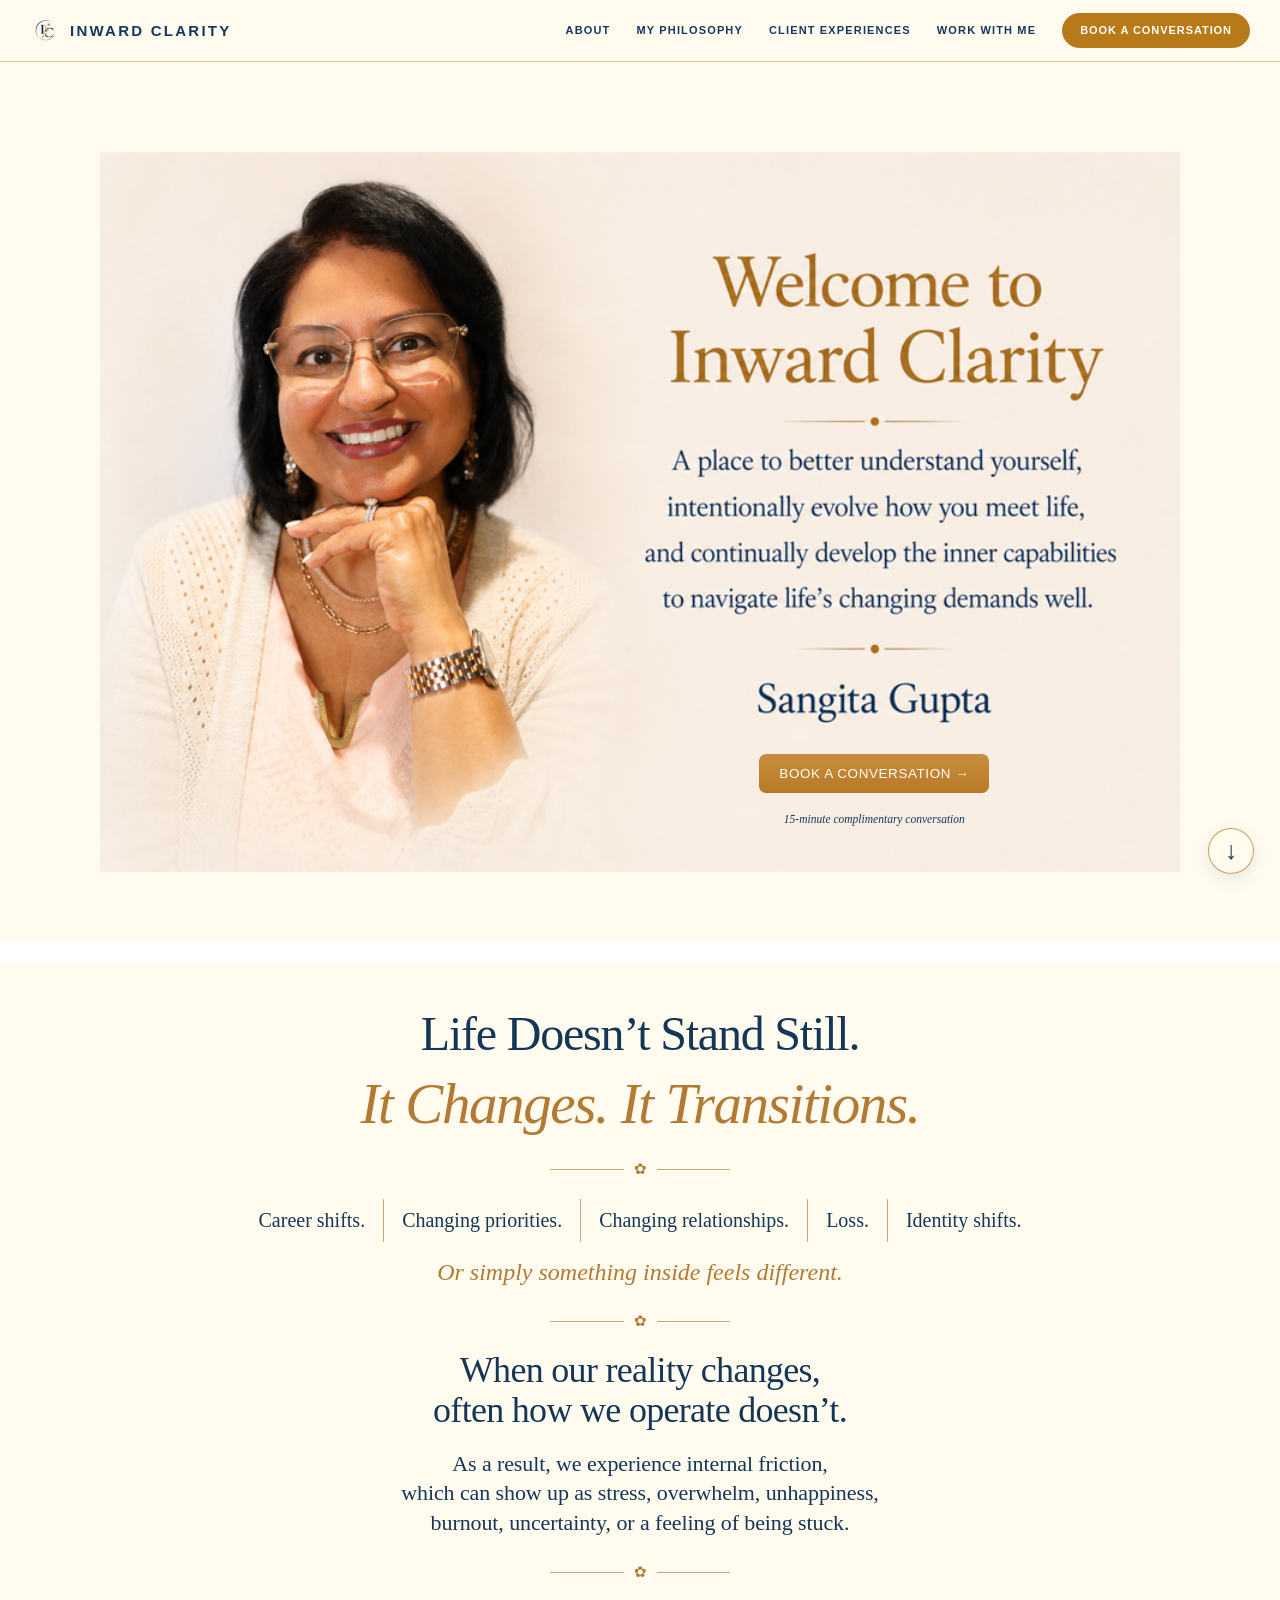
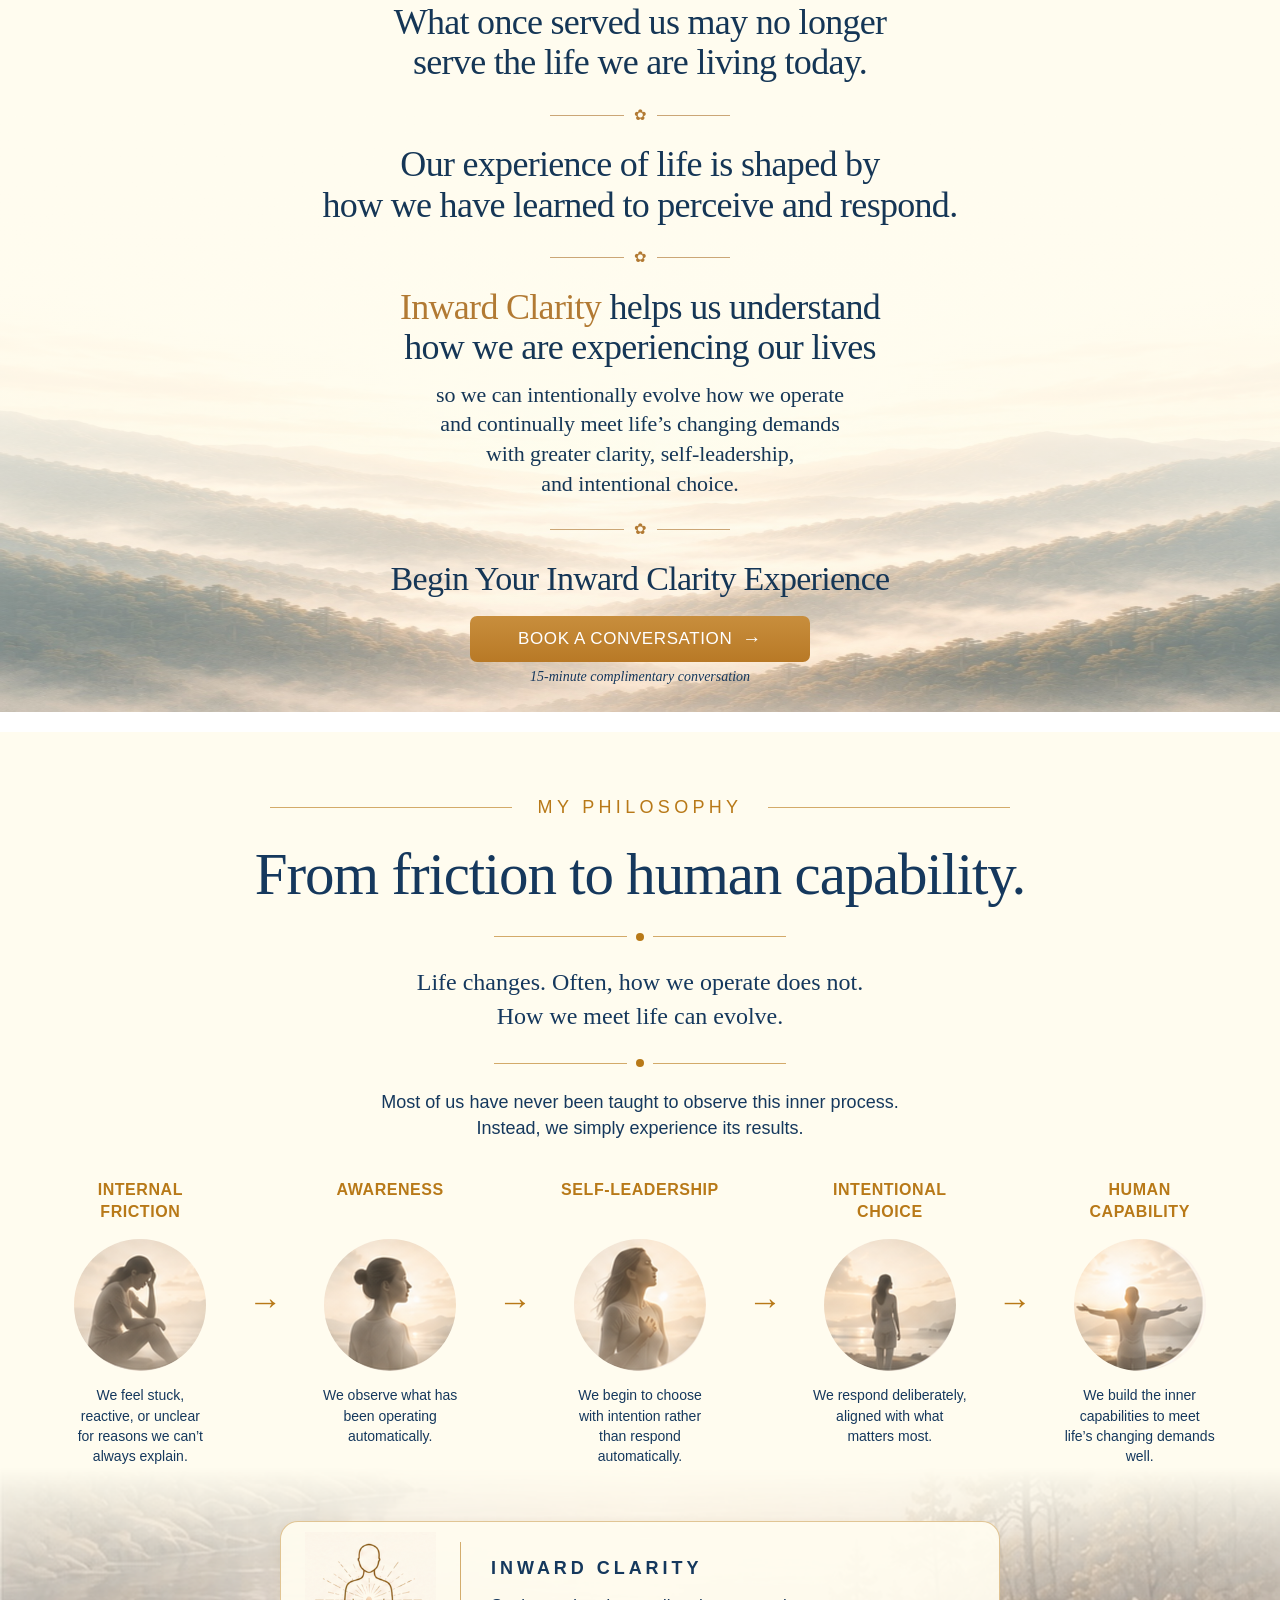
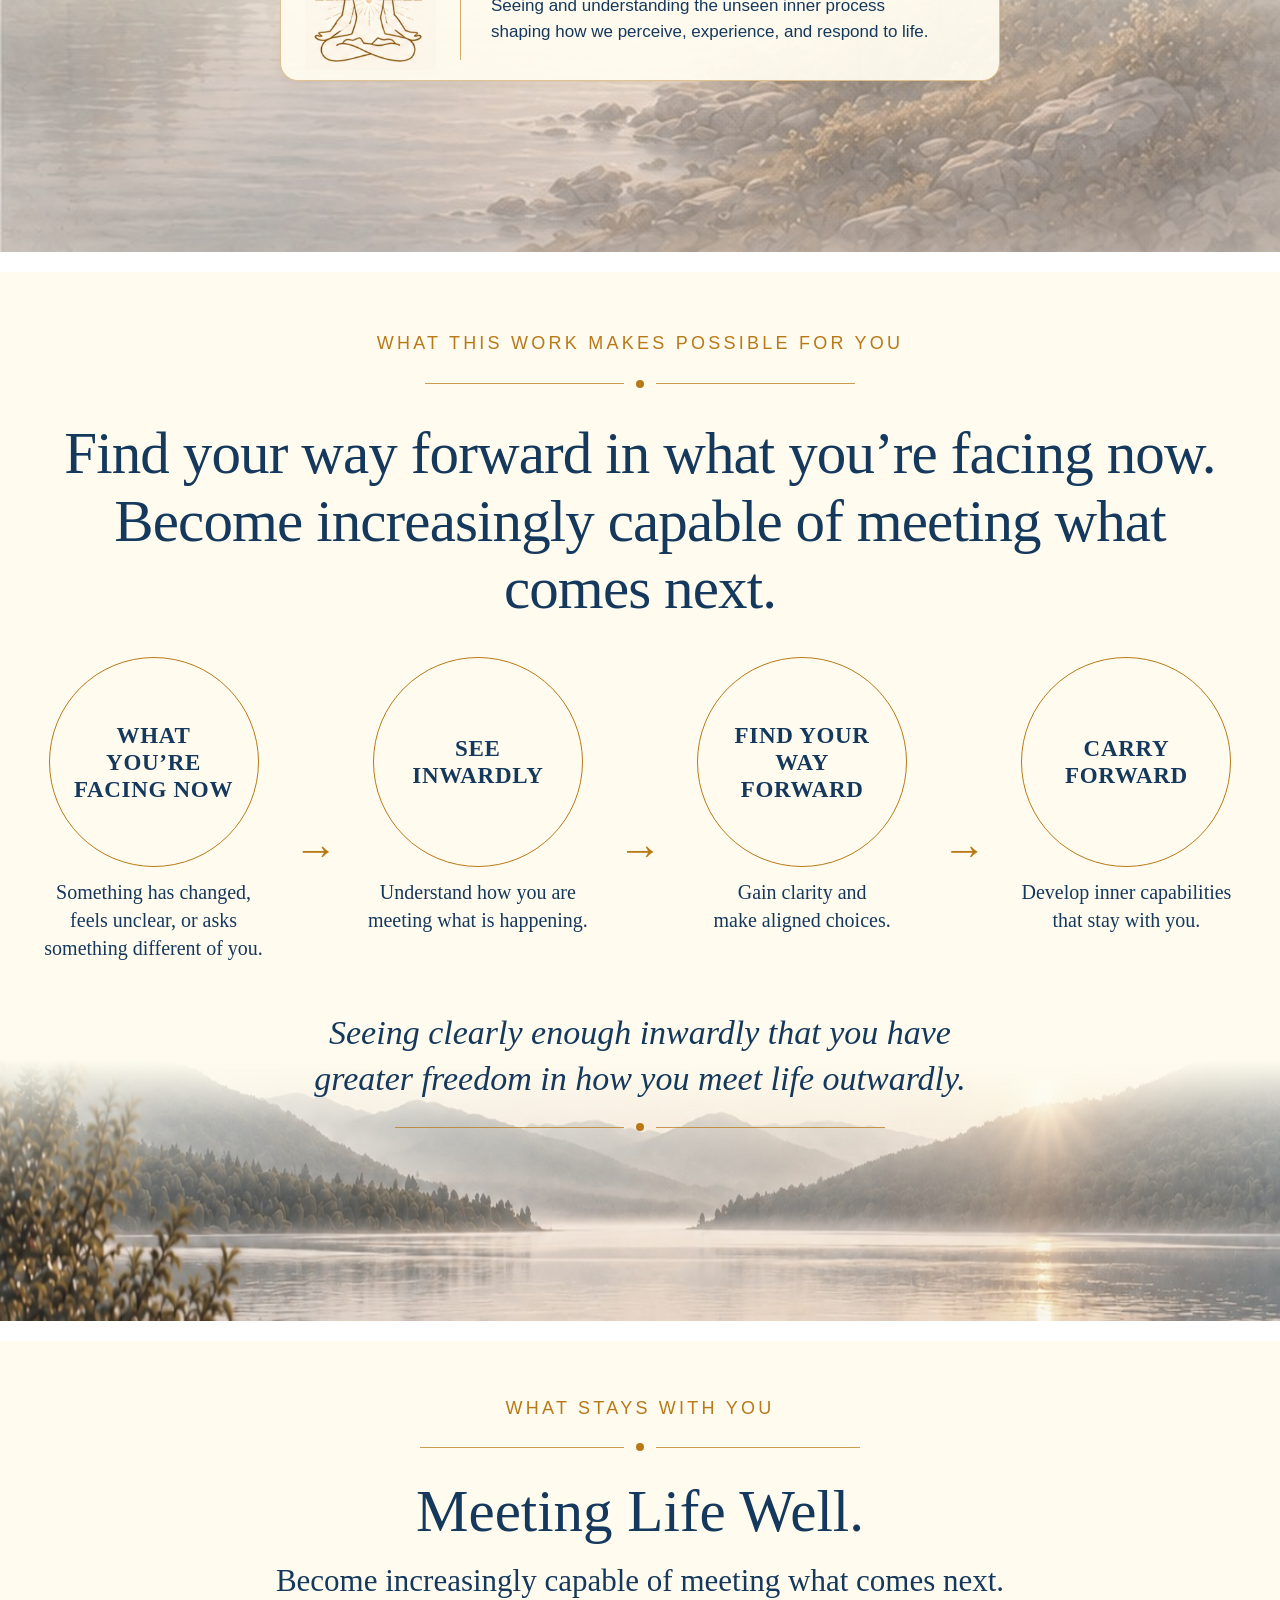
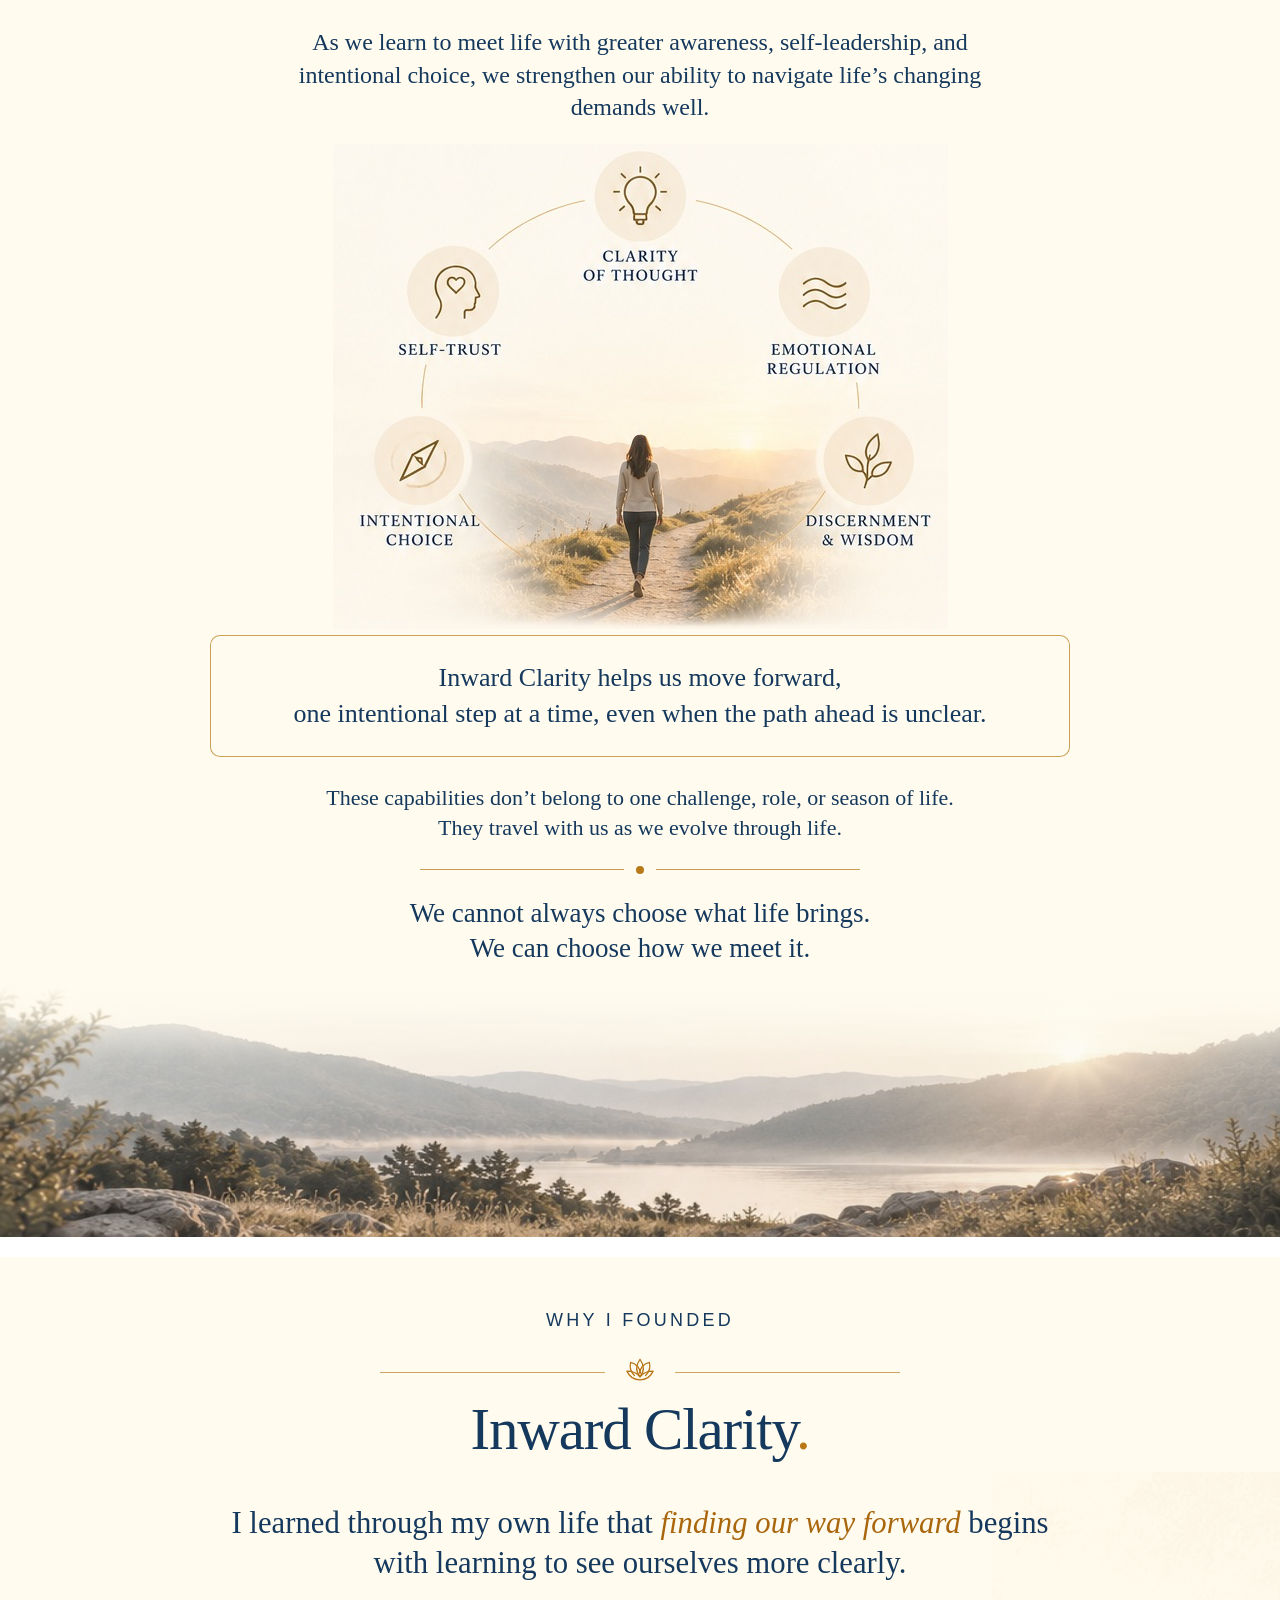
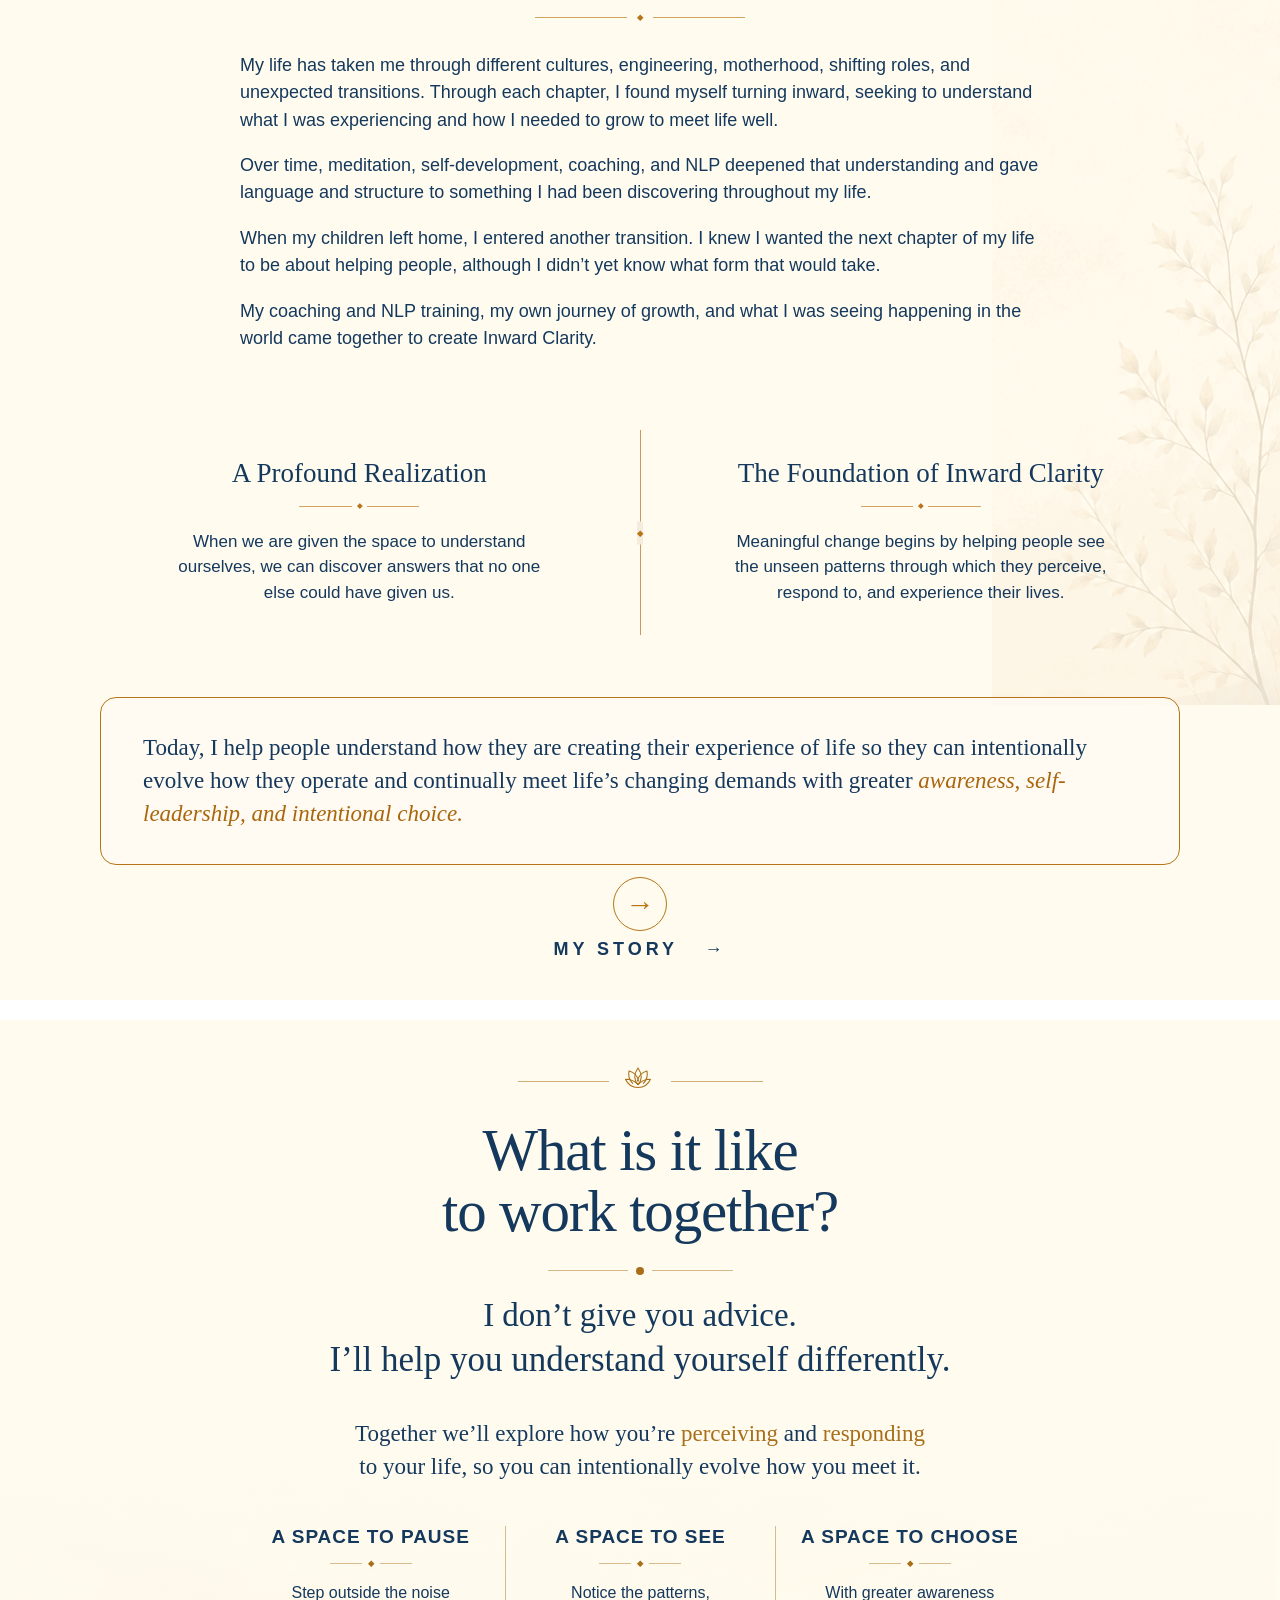
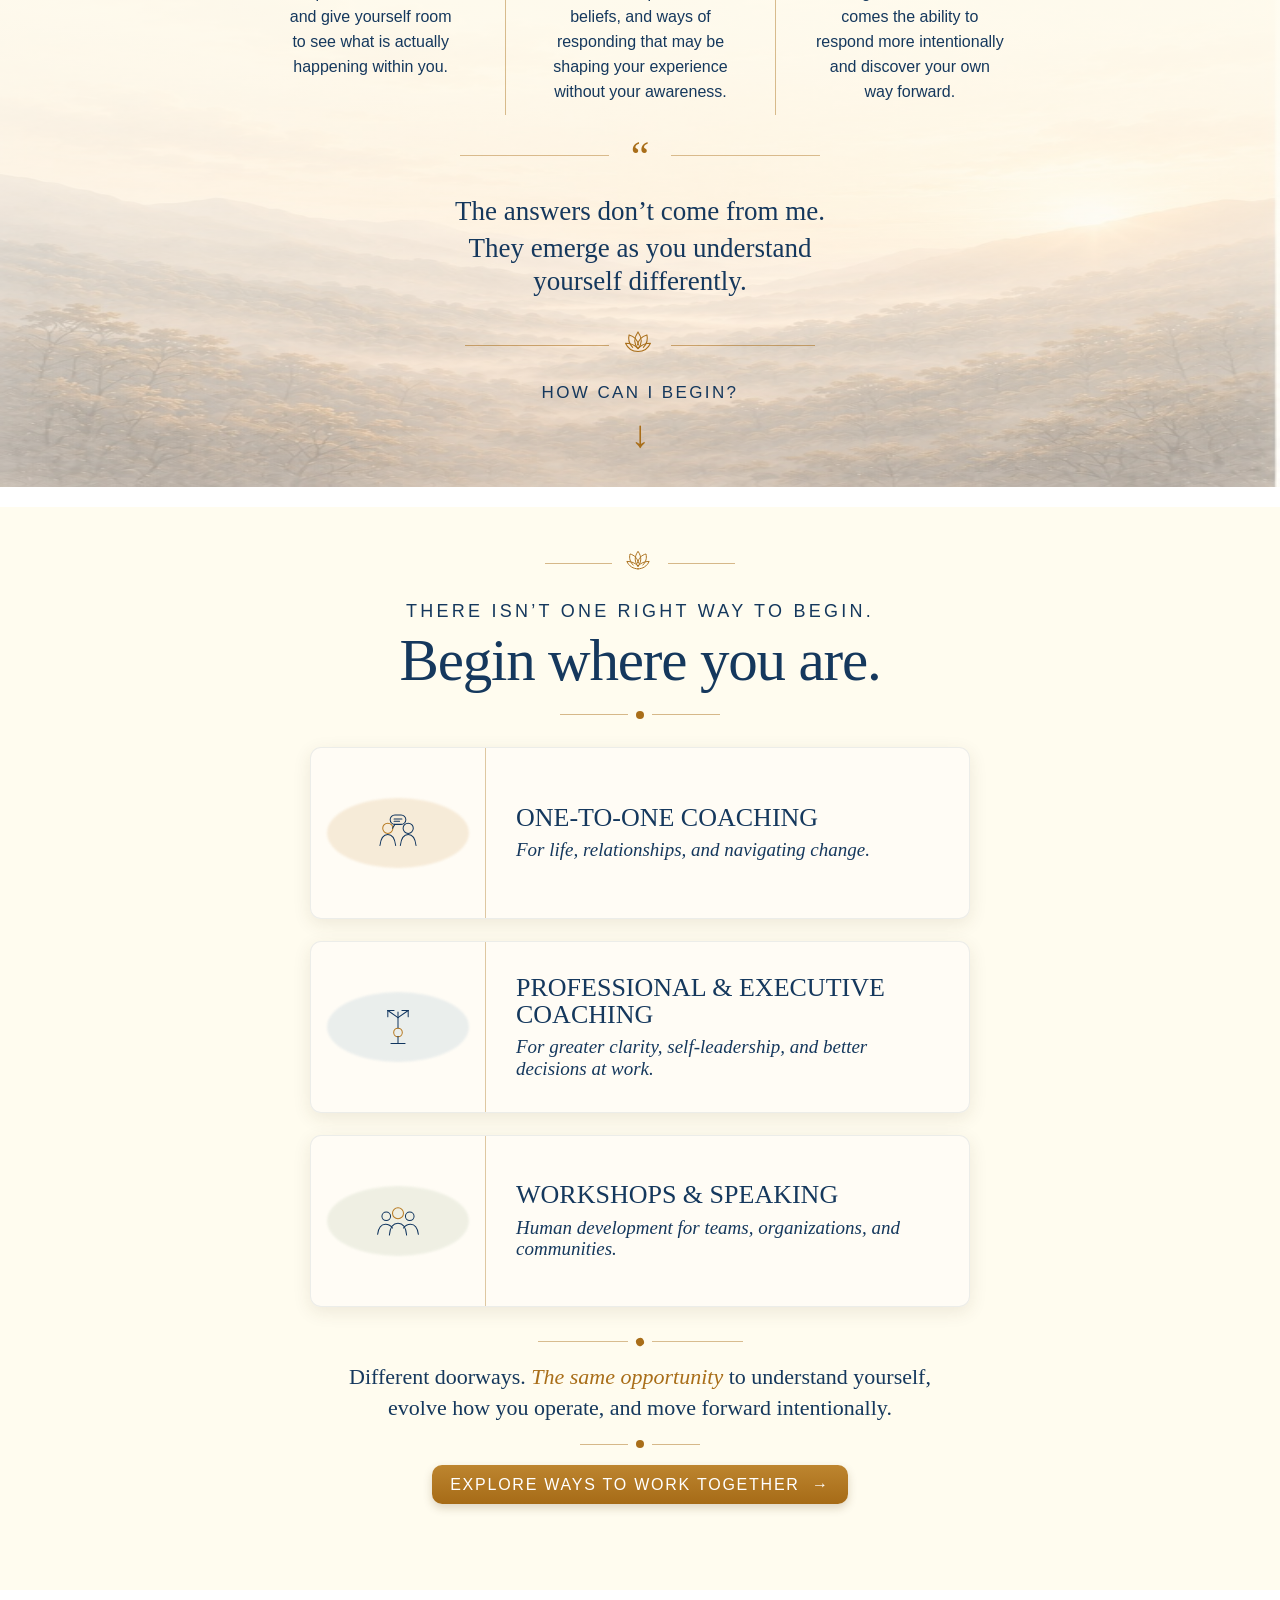
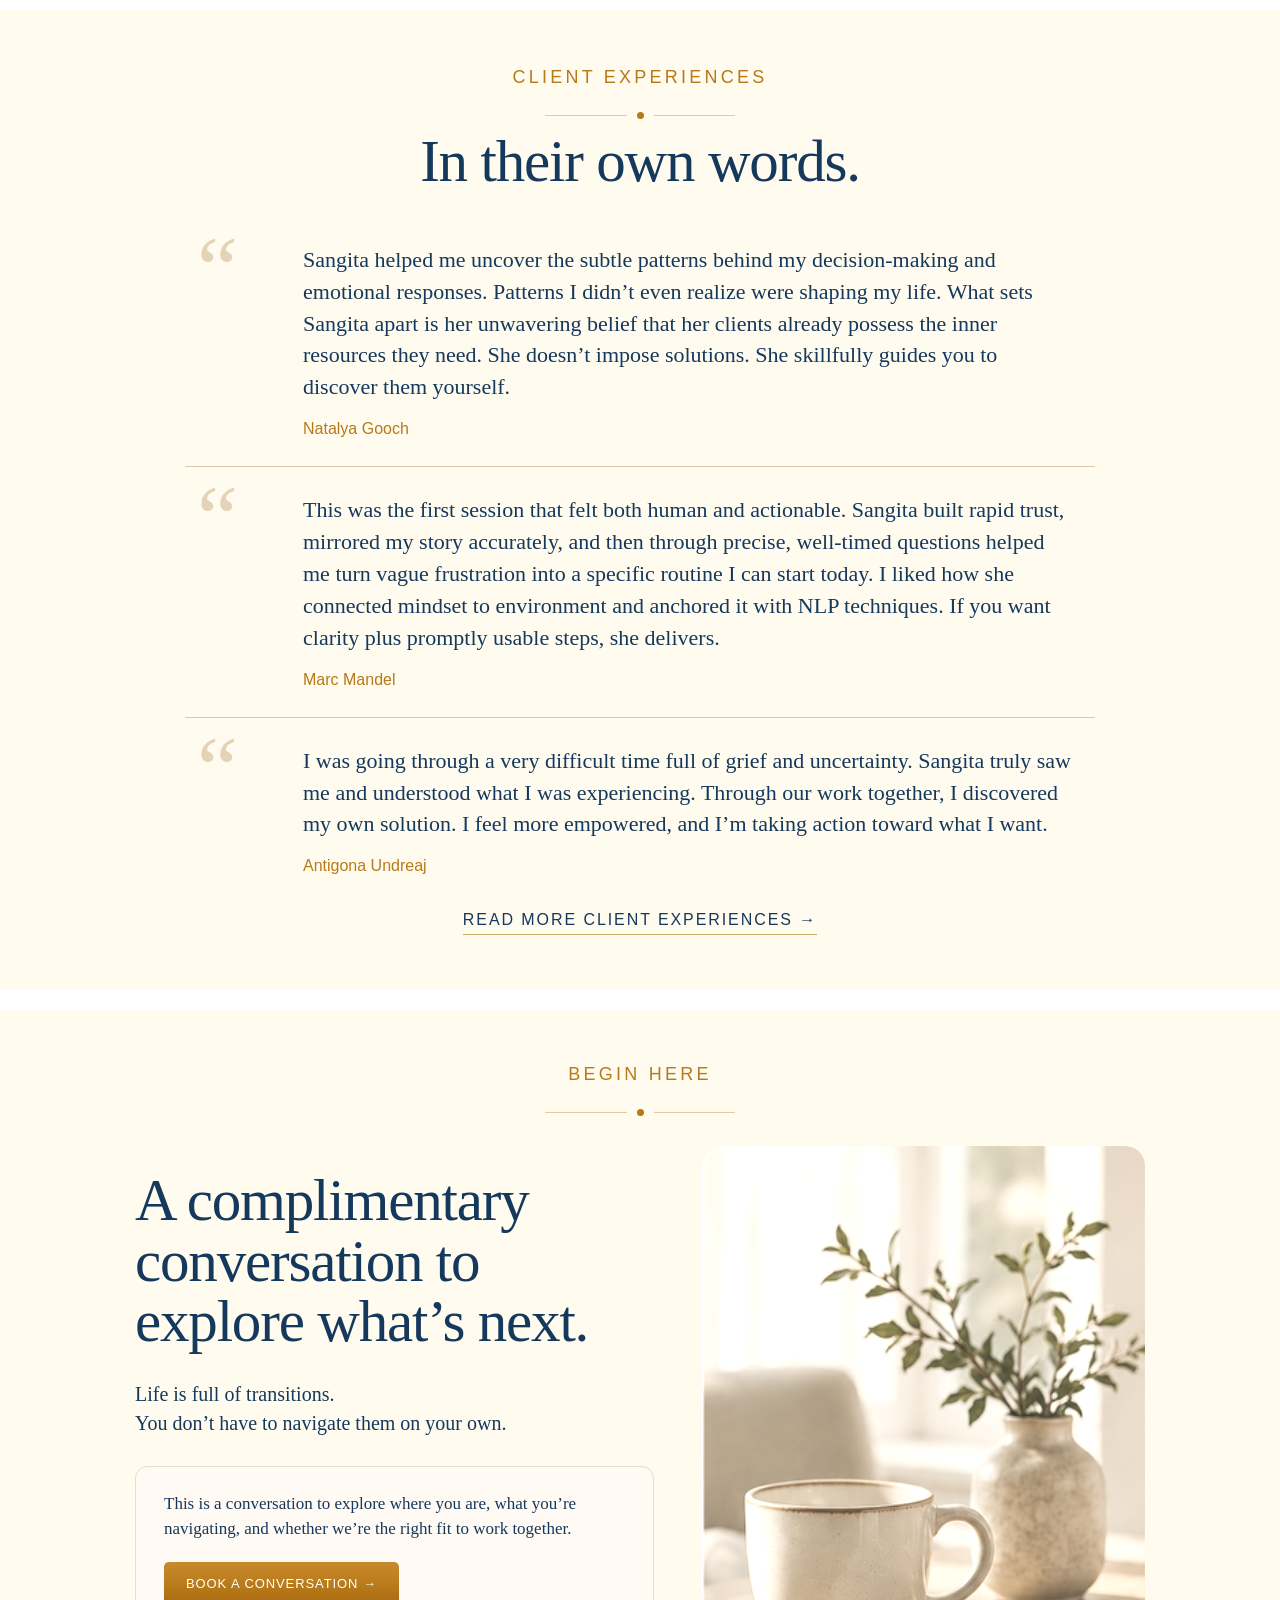
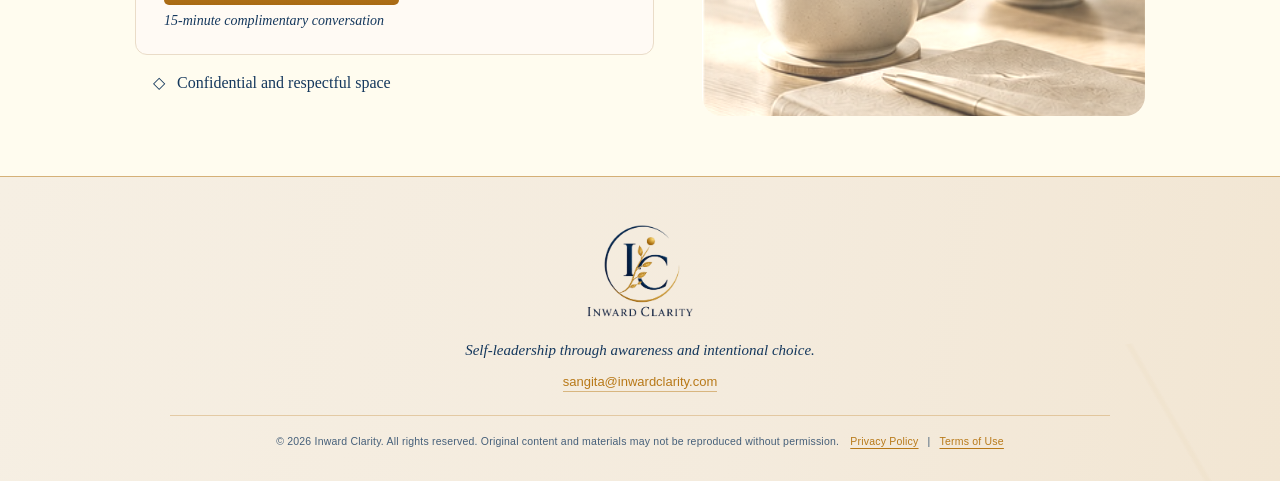
==== commit 74b04066: "Add files via upload" ====
--- a/index.html
+++ b/index.html
@@ -128,122 +128,102 @@
 </div>
 </section>
 <!-- =========================================================
-     MY PHILOSOPHY — LOCKED APPROVED OVERVIEW
-     Replaces former public Screens 3–7. Detailed philosophy screens
-     remain preserved in prior source/archive builds for the master deck.
+     MY PHILOSOPHY — V37 LOCKED REDESIGN IMPLEMENTATION
      ========================================================= -->
 <div aria-hidden="true" class="my-philosophy-merge-breathing"></div>
 <section aria-label="My Philosophy — From friction to human capability" class="my-philosophy-overview" id="my-philosophy">
   <div class="my-philosophy-inner">
     <div class="my-philosophy-eyebrow">MY PHILOSOPHY</div>
-    <div aria-hidden="true" class="my-philosophy-top-rule"><span></span><b></b><span></span></div>
     <h2 class="my-philosophy-title">From friction to human capability.</h2>
-    <p class="my-philosophy-premise"><em>Life changes. Often, how we operate does not. How we meet life can evolve.</em></p>
+    <div aria-hidden="true" class="my-philosophy-title-rule"><span></span><b></b><span></span></div>
+    <p class="my-philosophy-premise">Life changes. Often, how we operate does not.<br/>How we meet life can evolve.</p>
+    <div aria-hidden="true" class="my-philosophy-thought-rule"><span></span><b></b><span></span></div>
+    <p class="my-philosophy-insight">Most of us have never been taught to observe this inner process.<br/>Instead, we simply experience its results.</p>
 
     <div class="my-philosophy-journey" aria-label="Internal Friction to Human Capability">
       <article class="my-philosophy-stage">
-        <img src="assets/my-philosophy/friction.png" alt="A woman in a reflective moment representing internal friction"/>
-        <h3>INTERNAL FRICTION</h3><i></i>
-        <p>When the way we<br>operate no longer fits<br>our current reality.</p>
+        <h3>INTERNAL<br/>FRICTION</h3>
+        <img src="assets/redesign-v56/philosophy-friction.png" alt="A woman in a reflective moment representing internal friction"/>
+        <p>We feel stuck,<br/>reactive, or unclear<br/>for reasons we can’t<br/>always explain.</p>
       </article>
       <div class="my-philosophy-arrow" aria-hidden="true">→</div>
       <article class="my-philosophy-stage">
-        <img src="assets/my-philosophy/awareness.png" alt="A woman observing the landscape representing awareness"/>
-        <h3>AWARENESS</h3><i></i>
-        <p>We begin to see the<br>unseen inner process<br>shaping our experience.</p>
+        <h3>AWARENESS</h3>
+        <img src="assets/redesign-v56/philosophy-awareness.png" alt="A woman observing what has been operating automatically"/>
+        <p>We observe what has<br/>been operating<br/>automatically.</p>
       </article>
       <div class="my-philosophy-arrow" aria-hidden="true">→</div>
       <article class="my-philosophy-stage">
-        <img src="assets/my-philosophy/self-leadership.png" alt="A woman thoughtfully considering her choices representing self-leadership"/>
-        <h3>SELF-LEADERSHIP</h3><i></i>
-        <p>We begin to choose<br>with intention rather<br>than respond<br>automatically.</p>
+        <h3>SELF-LEADERSHIP</h3>
+        <img src="assets/redesign-v56/philosophy-self-leadership.png" alt="A woman representing self-leadership"/>
+        <p>We begin to choose<br/>with intention rather<br/>than respond<br/>automatically.</p>
       </article>
       <div class="my-philosophy-arrow" aria-hidden="true">→</div>
       <article class="my-philosophy-stage">
-        <img src="assets/my-philosophy/intentional-choice.png" alt="A woman moving forward into light representing intentional choice"/>
-        <h3>INTENTIONAL CHOICE</h3><i></i>
-        <p>We choose new<br>responses aligned<br>with what matters<br>most.</p>
+        <h3>INTENTIONAL<br/>CHOICE</h3>
+        <img src="assets/redesign-v56/philosophy-intentional-choice.png" alt="A woman representing intentional choice"/>
+        <p>We respond deliberately,<br/>aligned with what<br/>matters most.</p>
       </article>
       <div class="my-philosophy-arrow" aria-hidden="true">→</div>
       <article class="my-philosophy-stage">
-        <img src="assets/my-philosophy/human-capability.png" alt="A woman looking across mountains representing human capability"/>
-        <h3>HUMAN CAPABILITY</h3><i></i>
-        <p>What we repeatedly<br>practice becomes<br>what we are increasingly<br>capable of.</p>
+        <h3>HUMAN<br/>CAPABILITY</h3>
+        <img src="assets/redesign-v56/philosophy-human-capability.png" alt="A woman representing human capability"/>
+        <p>We build the inner<br/>capabilities to meet<br/>life’s changing demands<br/>well.</p>
       </article>
     </div>
 
-    <div class="my-philosophy-inward-line" aria-hidden="true">
-      <span class="my-philosophy-line-end"></span><span class="my-philosophy-line-dot"></span><span class="my-philosophy-line-dot"></span><span class="my-philosophy-line-dot"></span><span class="my-philosophy-line-dot"></span><span class="my-philosophy-line-end"></span>
+    <div class="my-philosophy-inward-card">
+      <div class="my-philosophy-inward-icon" aria-hidden="true">
+        <img src="assets/redesign-v37/illuminated-seated-person.png" alt=""/>
+      </div>
+      <div class="my-philosophy-inward-copy">
+        <div class="my-philosophy-inward-label">INWARD CLARITY</div>
+        <p class="my-philosophy-definition">Seeing and understanding the unseen inner process<br/>shaping how we perceive, experience, and respond to life.</p>
+      </div>
     </div>
-    <div class="my-philosophy-inward-label">INWARD CLARITY</div>
-    <p class="my-philosophy-definition"><em>Seeing and understanding the unseen inner process shaping how we experience and respond to life.</em></p>
-    <div aria-hidden="true" class="my-philosophy-bottom-rule"><span></span><b></b><span></span></div>
   </div>
 </section>
+
 <!-- =========================================================
-     SCREEN 8 — MEETING LIFE WELL
-     Added after locked Screens 1–7.
+     MEETING LIFE WELL — V37 LOCKED REDESIGN IMPLEMENTATION
      ========================================================= -->
+
+<!-- =========================================================
+     CLIENT VALUE — V54 LOCKED APPROVED DESIGN
+     ========================================================= -->
+<div aria-hidden="true" class="client-value-merge-breathing"></div>
+<section class="client-value-v54" id="client-value" aria-label="What this work makes possible for you">
+  <div class="client-value-v54-inner">
+    <div class="client-value-v54-eyebrow">WHAT THIS WORK MAKES POSSIBLE FOR YOU</div>
+    <div aria-hidden="true" class="client-value-v54-rule"><span></span><b></b><span></span></div>
+    <h2 class="client-value-v54-title">Find your way forward in what you’re facing now.<br/>Become increasingly capable of meeting what comes next.</h2>
+    <div class="client-value-v54-journey">
+      <article><div class="client-value-v54-circle">WHAT YOU’RE<br/>FACING NOW</div><p>Something has changed,<br/>feels unclear, or asks<br/>something different of you.</p></article>
+      <div class="client-value-v54-arrow" aria-hidden="true">→</div>
+      <article><div class="client-value-v54-circle">SEE<br/>INWARDLY</div><p>Understand how you are<br/>meeting what is happening.</p></article>
+      <div class="client-value-v54-arrow" aria-hidden="true">→</div>
+      <article><div class="client-value-v54-circle">FIND YOUR<br/>WAY FORWARD</div><p>Gain clarity and<br/>make aligned choices.</p></article>
+      <div class="client-value-v54-arrow" aria-hidden="true">→</div>
+      <article><div class="client-value-v54-circle">CARRY<br/>FORWARD</div><p>Develop inner capabilities<br/>that stay with you.</p></article>
+    </div>
+    <p class="client-value-v54-closing"><em>Seeing clearly enough inwardly that you have<br/>greater freedom in how you meet life outwardly.</em></p>
+    <div aria-hidden="true" class="client-value-v54-bottom-rule"><span></span><b></b><span></span></div>
+  </div>
+</section>
 <div aria-hidden="true" class="screen8-merge-breathing"></div>
-<section aria-label="What does all of this make possible? Meeting Life Well." class="screen8" id="meeting-life-well">
-<div class="screen8-inner">
-<div class="screen8-eyebrow">WHAT DOES ALL OF THIS MAKE POSSIBLE?</div>
-<div aria-hidden="true" class="screen8-lotus-rule">
-<span></span>
-<svg viewbox="0 0 64 64">
-<path d="M32 42c-9 0-16-5-20-13 8 0 15 2 20 8 5-6 12-8 20-8-4 8-11 13-20 13Z"></path>
-<path d="M32 38c-7-8-7-17 0-27 7 10 7 19 0 27Z"></path>
-<path d="M23 36c-6-6-8-12-6-20 8 2 13 7 16 16"></path>
-<path d="M41 36c6-6 8-12 6-20-8 2-13 7-16 16"></path>
-</svg>
-<span></span>
-</div>
-<h2 class="screen8-title">Meeting Life Well<span>.</span></h2>
-<div class="screen8-scope-line">
-<p>We all experience life in a unique way.<br/><br/><span class="screen8-key-thought">When we see what has been operating automatically within us,<br/>we gain <em>freedom</em> to choose intentionally and meet life’s changing demands <em>well</em>.</span></p>
-</div>
-<div class="screen8-statement-wrap">
-<div aria-hidden="true" class="screen8-card-lotus">
-<svg viewbox="0 0 64 64">
-<path d="M32 42c-9 0-16-5-20-13 8 0 15 2 20 8 5-6 12-8 20-8-4 8-11 13-20 13Z"></path>
-<path d="M32 38c-7-8-7-17 0-27 7 10 7 19 0 27Z"></path>
-<path d="M23 36c-6-6-8-12-6-20 8 2 13 7 16 16"></path>
-<path d="M41 36c6-6 8-12 6-20-8 2-13 7-16 16"></path>
-</svg>
-</div>
-<div class="screen8-statement">
-<p>
-          Inward Clarity strengthens our ability to<br/>
-          move ourselves forward, <em>one intentional</em><br/>
-<em>step at a time,</em> even when the path<br/>
-          ahead is unclear.
-        </p>
-</div>
-</div>
-<div aria-hidden="true" class="screen8-spark-rule">
-<span></span><b>✦</b><span></span>
-</div>
-<div class="screen8-lower">
-<div class="screen8-lower-row">
-<p><strong>We cannot always choose what life brings.</strong><br/><strong>We can choose how we meet it.</strong></p>
-</div>
-<div class="screen8-lower-row screen8-lower-strong">
-<p>We can develop the inner capabilities<br/>to meet it well.</p>
-</div>
-</div>
-<div aria-hidden="true" class="screen8-bottom-rule">
-<span></span>
-<svg viewbox="0 0 64 64">
-<path d="M32 42c-9 0-16-5-20-13 8 0 15 2 20 8 5-6 12-8 20-8-4 8-11 13-20 13Z"></path>
-<path d="M32 38c-7-8-7-17 0-27 7 10 7 19 0 27Z"></path>
-</svg>
-<span></span>
-</div>
-<a class="screen8-continue" href="#next-screen">
-<span aria-hidden="true" class="screen8-continue-circle">↓</span>
-<b>CONTINUE</b>
-</a>
-</div>
+<section aria-label="What stays with you — Meeting Life Well" class="screen8 screen8-v54" id="meeting-life-well">
+  <div class="screen8-v54-inner">
+    <div class="screen8-v54-eyebrow">WHAT STAYS WITH YOU</div>
+    <div aria-hidden="true" class="screen8-v54-rule"><span></span><b></b><span></span></div>
+    <h2 class="screen8-v54-title">Meeting Life Well.</h2>
+    <p class="screen8-v54-promise">Become increasingly capable of meeting what comes next.</p>
+    <p class="screen8-v54-core">As we learn to meet life with greater awareness, self-leadership, and<br/>intentional choice, we strengthen our ability to navigate life’s changing<br/>demands well.</p>
+    <div class="screen8-v55-capability-approved" role="img" aria-label="Five human capabilities surrounding a woman walking along a path toward an open horizon"></div>
+    <div class="screen8-v54-inward-box">Inward Clarity helps us move forward,<br/>one intentional step at a time, even when the path ahead is unclear.</div>
+    <p class="screen8-v54-travel">These capabilities don’t belong to one challenge, role, or season of life.<br/>They travel with us as we evolve through life.</p>
+    <div aria-hidden="true" class="screen8-v54-bottom-rule"><span></span><b></b><span></span></div>
+    <p class="screen8-v54-closing">We cannot always choose what life brings.<br/><strong>We can choose how we meet it.</strong></p>
+  </div>
 </section>
 <!-- SCREEN 9 — WHY I FOUNDED INWARD CLARITY -->
 <div aria-hidden="true" class="screen9-merge-breathing"></div>
@@ -377,7 +357,7 @@
 </div>
 <div class="screen11-card-copy">
 <h3>ONE-TO-ONE COACHING</h3>
-<p class="screen11-sub">For life, change, and what comes next.</p></div>
+<p class="screen11-sub">For life, relationships, and navigating change.</p></div>
 </article>
 <article class="screen11-card">
 <div class="screen11-card-icon-wrap">
@@ -396,8 +376,8 @@
 </svg></div>
 </div>
 <div class="screen11-card-copy">
-<h3>EXECUTIVE COACHING</h3>
-<p class="screen11-sub">For leadership, decisions, and change.</p></div>
+<h3>PROFESSIONAL &amp; EXECUTIVE COACHING</h3>
+<p class="screen11-sub">For greater clarity, self-leadership, and better decisions at work.</p></div>
 </article>
 <article class="screen11-card">
 <div class="screen11-card-icon-wrap">
@@ -410,7 +390,7 @@
 </div>
 <div class="screen11-card-copy">
 <h3>WORKSHOPS &amp; SPEAKING</h3>
-<p class="screen11-sub">For teams, organizations, and communities.</p></div>
+<p class="screen11-sub">Human development for teams, organizations, and communities.</p></div>
 </article>
 </div>
 <div aria-hidden="true" class="screen11-leaf-rule screen11-doorways-divider">
@@ -466,7 +446,7 @@
   var button=document.getElementById('ic-section-jump');
   if(!button)return;
   var arrow=button.querySelector('.ic-jump-arrow');
-  var selectors=['#welcome','#screen2','#my-philosophy','#meeting-life-well','#screen9','#work-together','#begin-where-you-are','#client-experiences','#complimentary-conversation','.ic-footer'];
+  var selectors=['#welcome','#screen2','#my-philosophy','#client-value','#meeting-life-well','#screen9','#work-together','#begin-where-you-are','#client-experiences','#complimentary-conversation','.ic-footer'];
   var targets=selectors.map(function(sel){return document.querySelector(sel);}).filter(Boolean);
   function headerOffset(){var h=document.getElementById('site-header');return h?h.getBoundingClientRect().height:0;}
   function nearBottom(){return window.innerHeight+window.scrollY>=document.documentElement.scrollHeight-110;}
--- a/styles.css
+++ b/styles.css
@@ -5902,3 +5902,991 @@
   border:0 !important;
   box-shadow:0 3px 8px rgba(84,55,16,.18) !important;
 }
+
+/* =========================================================
+   V35 — MY PHILOSOPHY VERTICAL BREATHING ROOM ONLY (DESKTOP)
+   Approved scope only:
+   - Give the section a little more overall height.
+   - Match the top and bottom breathing rhythm around the section.
+   - Add genuine internal vertical space above and below the five-stage
+     horizontal philosophy flow and before the Inward Clarity definition.
+   - No typography, copy, color, imagery, arrow, width, navigation,
+     mobile, or other-screen changes.
+   ========================================================= */
+@media (min-width:901px){
+  .my-philosophy-overview,
+  .my-philosophy-inner{
+    min-height:1160px !important;
+  }
+
+  .my-philosophy-inner{
+    padding-top:58px !important;
+    padding-bottom:58px !important;
+  }
+
+  /* Preserve the approved title/premise relationship, then give the
+     horizontal flow a clearer arrival. */
+  .my-philosophy-premise{
+    margin-bottom:68px !important;
+  }
+
+  /* Give the five-stage horizontal flow room to breathe as a unit. */
+  .my-philosophy-journey{
+    margin-top:0 !important;
+    margin-bottom:76px !important;
+  }
+
+  /* Separate the Inward Clarity line/definition from the flow above. */
+  .my-philosophy-inward-line{
+    margin-top:0 !important;
+  }
+
+  .my-philosophy-definition{
+    margin-bottom:34px !important;
+  }
+}
+
+/* =========================================================
+   V37 — LOCKED REDESIGN IMPLEMENTATION: MY PHILOSOPHY + MEETING LIFE WELL
+   Base: v35. Scope intentionally limited to these two public sections
+   plus their newly-added image assets under assets/redesign-v37/.
+   ========================================================= */
+
+/* Shared master colors / rhythm */
+.my-philosophy-overview,
+.screen8{
+  --ic-ivory:#FFFCEF;
+  --ic-navy:#15385D;
+  --ic-gold:#B87918;
+}
+
+@media (min-width:901px){
+  /* ---------- MY PHILOSOPHY ---------- */
+  .my-philosophy-overview{
+    min-height:1120px !important;
+    background-color:var(--ic-ivory) !important;
+    background-image:url('assets/redesign-v37/philosophy-scenery.png') !important;
+    background-repeat:no-repeat !important;
+    background-size:100% auto !important;
+    background-position:center bottom !important;
+    display:flex !important;
+    align-items:flex-start !important;
+    overflow:hidden !important;
+  }
+  .my-philosophy-overview::before{display:none !important;}
+  .my-philosophy-inner{
+    width:min(94vw,1460px) !important;
+    min-height:1120px !important;
+    padding:66px 0 86px !important;
+    justify-content:flex-start !important;
+    box-sizing:border-box !important;
+  }
+  .my-philosophy-eyebrow{
+    position:relative !important;
+    display:flex !important;
+    align-items:center !important;
+    justify-content:center !important;
+    width:min(740px,64vw) !important;
+    gap:26px !important;
+    color:var(--ic-gold) !important;
+    font-size:18px !important;
+    letter-spacing:.24em !important;
+    margin:0 auto 26px !important;
+  }
+  .my-philosophy-eyebrow::before,
+  .my-philosophy-eyebrow::after{
+    content:"";
+    height:1px;
+    flex:1;
+    background:rgba(184,121,24,.62);
+  }
+  .my-philosophy-top-rule,.my-philosophy-bottom-rule{display:none !important;}
+  .my-philosophy-title{
+    margin:0 !important;
+    font-family:Baskerville,Georgia,"Times New Roman",serif !important;
+    font-size:59px !important;
+    line-height:1.03 !important;
+    font-weight:400 !important;
+    color:var(--ic-navy) !important;
+  }
+  .my-philosophy-title-rule,
+  .my-philosophy-thought-rule,
+  .screen8-title-rule{
+    display:flex;
+    align-items:center;
+    justify-content:center;
+    width:292px;
+    gap:9px;
+    margin:28px auto 24px;
+  }
+  .my-philosophy-title-rule span,
+  .my-philosophy-thought-rule span,
+  .screen8-title-rule span{height:1px;flex:1;background:rgba(184,121,24,.62);}
+  .my-philosophy-title-rule b,
+  .my-philosophy-thought-rule b,
+  .screen8-title-rule b{width:8px;height:8px;border-radius:50%;background:var(--ic-gold);}
+  .my-philosophy-premise{
+    margin:0 !important;
+    font-family:Baskerville,Georgia,"Times New Roman",serif !important;
+    font-style:normal !important;
+    font-size:24px !important;
+    line-height:1.43 !important;
+    color:var(--ic-navy) !important;
+  }
+  .my-philosophy-thought-rule{margin:26px auto 22px !important;}
+  .my-philosophy-insight{
+    margin:0 auto 38px !important;
+    font-family:Arial,Helvetica,sans-serif !important;
+    font-size:18px !important;
+    line-height:1.45 !important;
+    color:var(--ic-navy) !important;
+    font-weight:400 !important;
+  }
+  .my-philosophy-journey{
+    width:100% !important;
+    display:grid !important;
+    grid-template-columns:minmax(0,1fr) 38px minmax(0,1fr) 38px minmax(0,1fr) 38px minmax(0,1fr) 38px minmax(0,1fr) !important;
+    align-items:start !important;
+    gap:4px !important;
+    margin:0 0 44px !important;
+  }
+  .my-philosophy-stage{
+    display:flex !important;
+    flex-direction:column !important;
+    align-items:center !important;
+    min-width:0 !important;
+  }
+  .my-philosophy-stage h3{
+    order:0 !important;
+    min-height:50px !important;
+    margin:0 0 10px !important;
+    color:var(--ic-gold) !important;
+    font-family:Arial,Helvetica,sans-serif !important;
+    font-size:16px !important;
+    line-height:1.35 !important;
+    font-weight:600 !important;
+    letter-spacing:.035em !important;
+    white-space:normal !important;
+  }
+  .my-philosophy-stage img{
+    order:1 !important;
+    width:132px !important;
+    height:132px !important;
+    aspect-ratio:1 / 1 !important;
+    object-fit:cover !important;
+    border-radius:50% !important;
+    margin:0 auto 14px !important;
+    mix-blend-mode:normal !important;
+  }
+  .my-philosophy-stage > i{display:none !important;}
+  .my-philosophy-stage p{
+    order:2 !important;
+    margin:0 !important;
+    min-height:92px !important;
+    font-family:Arial,Helvetica,sans-serif !important;
+    font-size:14px !important;
+    line-height:1.45 !important;
+    color:var(--ic-navy) !important;
+  }
+  .my-philosophy-arrow{
+    padding-top:106px !important;
+    color:var(--ic-gold) !important;
+    font-size:34px !important;
+    line-height:1 !important;
+  }
+  .my-philosophy-inward-line{display:none !important;}
+  .my-philosophy-inward-card{
+    width:min(720px,62vw) !important;
+    min-height:160px !important;
+    display:grid !important;
+    grid-template-columns:180px 1fr !important;
+    align-items:center !important;
+    background:rgba(255,252,239,.93) !important;
+    border:1px solid rgba(184,121,24,.42) !important;
+    border-radius:18px !important;
+    box-shadow:0 3px 10px rgba(96,66,24,.10) !important;
+    overflow:hidden !important;
+    margin:0 auto !important;
+    text-align:left !important;
+  }
+  .my-philosophy-inward-icon{
+    height:118px !important;
+    border-right:1px solid rgba(184,121,24,.60) !important;
+    display:flex !important;
+    align-items:center !important;
+    justify-content:center !important;
+  }
+  .my-philosophy-inward-icon img{
+    width:138px !important;
+    height:138px !important;
+    object-fit:contain !important;
+    display:block !important;
+  }
+  .my-philosophy-inward-copy{padding:18px 30px !important;}
+  .my-philosophy-inward-label{
+    margin:0 0 14px !important;
+    color:var(--ic-navy) !important;
+    font-size:18px !important;
+    letter-spacing:.22em !important;
+    font-weight:600 !important;
+  }
+  .my-philosophy-definition{
+    margin:0 !important;
+    font-family:Arial,Helvetica,sans-serif !important;
+    font-size:17px !important;
+    line-height:1.52 !important;
+    font-style:normal !important;
+    white-space:normal !important;
+    color:var(--ic-navy) !important;
+  }
+  .my-philosophy-definition em{
+    color:var(--ic-gold) !important;
+    font-family:Baskerville,Georgia,"Times New Roman",serif !important;
+    font-style:italic !important;
+  }
+
+  /* ---------- MEETING LIFE WELL ---------- */
+  .screen8{
+    min-height:1080px !important;
+    background-color:var(--ic-ivory) !important;
+    background-image:url('assets/redesign-v37/meeting-life-well-scenery.png') !important;
+    background-repeat:no-repeat !important;
+    background-size:100% auto !important;
+    background-position:center bottom !important;
+    overflow:hidden !important;
+    display:flex !important;
+    align-items:flex-start !important;
+  }
+  .screen8-inner{
+    width:min(94vw,1460px) !important;
+    min-height:1080px !important;
+    padding:66px 0 88px !important;
+    box-sizing:border-box !important;
+    display:flex !important;
+    flex-direction:column !important;
+    align-items:center !important;
+    justify-content:flex-start !important;
+    position:relative !important;
+    z-index:1 !important;
+  }
+  .screen8-eyebrow{
+    position:relative !important;
+    display:flex !important;
+    align-items:center !important;
+    justify-content:center !important;
+    width:min(860px,72vw) !important;
+    gap:28px !important;
+    margin:0 auto 24px !important;
+    color:var(--ic-gold) !important;
+    font-size:18px !important;
+    letter-spacing:.20em !important;
+  }
+  .screen8-eyebrow::before,
+  .screen8-eyebrow::after{
+    content:"";
+    height:1px;
+    flex:1;
+    background:rgba(184,121,24,.62);
+  }
+  .screen8-lotus-rule{display:none !important;}
+  .screen8-title{
+    margin:0 !important;
+    font-family:Baskerville,Georgia,"Times New Roman",serif !important;
+    font-size:59px !important;
+    line-height:1.03 !important;
+    font-weight:400 !important;
+    color:var(--ic-navy) !important;
+  }
+  .screen8-title-rule{margin:30px auto 28px !important;}
+  .screen8-scope-line{
+    width:min(900px,78vw) !important;
+    margin:0 auto !important;
+    color:var(--ic-navy) !important;
+  }
+  .screen8-scope-line p{
+    margin:0 !important;
+    font-family:Arial,Helvetica,sans-serif !important;
+    font-size:18px !important;
+    line-height:1.48 !important;
+    color:var(--ic-navy) !important;
+    font-weight:400 !important;
+  }
+  .screen8-key-thought{
+    display:block !important;
+    margin:20px 0 0 !important;
+    padding:0 !important;
+    font-weight:400 !important;
+  }
+  .screen8-key-thought em{color:var(--ic-gold) !important;font-style:normal !important;font-weight:600 !important;}
+  .screen8-inward-card{
+    width:min(780px,66vw) !important;
+    min-height:190px !important;
+    display:grid !important;
+    grid-template-columns:230px 1fr !important;
+    align-items:center !important;
+    margin:58px auto 64px !important;
+    background:rgba(255,252,239,.94) !important;
+    border:1px solid rgba(184,121,24,.45) !important;
+    border-radius:18px !important;
+    box-shadow:0 3px 12px rgba(96,66,24,.11) !important;
+    overflow:hidden !important;
+    text-align:left !important;
+  }
+  .screen8-inward-icon{
+    height:140px !important;
+    display:flex !important;
+    align-items:center !important;
+    justify-content:center !important;
+    border-right:1px solid rgba(184,121,24,.62) !important;
+  }
+  .screen8-inward-icon img{
+    width:178px !important;
+    height:178px !important;
+    object-fit:contain !important;
+    display:block !important;
+  }
+  .screen8-inward-copy{padding:22px 36px !important;}
+  .screen8-inward-label{
+    font-family:Arial,Helvetica,sans-serif !important;
+    font-size:19px !important;
+    line-height:1 !important;
+    font-weight:600 !important;
+    letter-spacing:.22em !important;
+    color:var(--ic-navy) !important;
+    margin:0 0 18px !important;
+  }
+  .screen8-inward-copy p{
+    margin:0 !important;
+    font-family:Arial,Helvetica,sans-serif !important;
+    font-size:18px !important;
+    line-height:1.56 !important;
+    color:var(--ic-navy) !important;
+  }
+  .screen8-inward-copy em{
+    color:var(--ic-gold) !important;
+    font-family:Baskerville,Georgia,"Times New Roman",serif !important;
+    font-size:20px !important;
+    font-style:italic !important;
+  }
+  .screen8-lower-grid{
+    width:min(960px,82vw) !important;
+    display:grid !important;
+    grid-template-columns:1fr 1.2fr 1fr !important;
+    align-items:center !important;
+    margin:0 auto !important;
+  }
+  .screen8-lower-block{
+    min-height:132px !important;
+    display:flex !important;
+    flex-direction:column !important;
+    justify-content:center !important;
+    padding:0 32px !important;
+    text-align:center !important;
+    color:var(--ic-navy) !important;
+  }
+  .screen8-lower-block + .screen8-lower-block{border-left:1px solid rgba(184,121,24,.52) !important;}
+  .screen8-lower-block p{
+    margin:0 !important;
+    font-family:Arial,Helvetica,sans-serif !important;
+    font-size:18px !important;
+    line-height:1.42 !important;
+    color:var(--ic-navy) !important;
+  }
+  .screen8-lower-block strong{color:var(--ic-gold) !important;font-weight:600 !important;}
+  .screen8-self-leadership h3{
+    margin:0 0 10px !important;
+    color:var(--ic-gold) !important;
+    font-family:Baskerville,Georgia,"Times New Roman",serif !important;
+    font-size:34px !important;
+    line-height:1 !important;
+    font-weight:400 !important;
+    font-style:italic !important;
+  }
+  .screen8-self-leadership p{
+    font-family:Baskerville,Georgia,"Times New Roman",serif !important;
+    font-style:italic !important;
+    font-size:18px !important;
+    line-height:1.45 !important;
+  }
+  /* Retired legacy elements are absent in V37 markup; hide defensively. */
+  .screen8-statement-wrap,.screen8-spark-rule,.screen8-lower,.screen8-bottom-rule,.screen8-continue{display:none !important;}
+}
+
+/* Mobile: preserve content and asset meaning in a clean stacked layout. */
+@media (max-width:900px){
+  .my-philosophy-overview,
+  .screen8{
+    background-color:#FFFCEF !important;
+    background-repeat:no-repeat !important;
+    background-size:auto 46% !important;
+    background-position:center bottom !important;
+  }
+  .my-philosophy-overview{background-image:url('assets/redesign-v37/philosophy-scenery.png') !important;}
+  .screen8{background-image:url('assets/redesign-v37/meeting-life-well-scenery.png') !important;}
+  .my-philosophy-inner,.screen8-inner{padding:50px 22px 72px !important;}
+  .my-philosophy-eyebrow,.screen8-eyebrow{margin-bottom:22px !important;text-align:center !important;}
+  .my-philosophy-title,.screen8-title{font-size:46px !important;line-height:1.04 !important;}
+  .my-philosophy-title-rule,.my-philosophy-thought-rule,.screen8-title-rule{display:flex;width:190px;gap:8px;margin:24px auto;align-items:center;}
+  .my-philosophy-title-rule span,.my-philosophy-thought-rule span,.screen8-title-rule span{height:1px;flex:1;background:rgba(184,121,24,.62);}
+  .my-philosophy-title-rule b,.my-philosophy-thought-rule b,.screen8-title-rule b{width:7px;height:7px;border-radius:50%;background:#B87918;}
+  .my-philosophy-premise{font-style:normal !important;}
+  .my-philosophy-insight{font-size:17px;line-height:1.5;margin:0 auto 30px;text-align:center;}
+  .my-philosophy-journey{display:flex !important;flex-direction:column !important;gap:14px !important;}
+  .my-philosophy-stage{display:flex;flex-direction:column;align-items:center;}
+  .my-philosophy-stage h3{order:0;color:#B87918 !important;margin:0 0 9px !important;min-height:0 !important;}
+  .my-philosophy-stage img{order:1;width:148px !important;height:148px !important;border-radius:50%;mix-blend-mode:normal !important;margin:0 auto 12px !important;}
+  .my-philosophy-stage p{order:2;min-height:0 !important;}
+  .my-philosophy-arrow{transform:rotate(90deg);padding:0 !important;margin:2px 0 !important;}
+  .my-philosophy-inward-line,.my-philosophy-top-rule,.my-philosophy-bottom-rule{display:none !important;}
+  .my-philosophy-inward-card,.screen8-inward-card{width:min(92vw,560px) !important;display:grid !important;grid-template-columns:1fr !important;margin:36px auto 46px !important;text-align:center !important;background:rgba(255,252,239,.95) !important;border:1px solid rgba(184,121,24,.42) !important;border-radius:16px !important;}
+  .my-philosophy-inward-icon,.screen8-inward-icon{border-right:0 !important;border-bottom:1px solid rgba(184,121,24,.45) !important;height:130px !important;}
+  .my-philosophy-inward-icon img,.screen8-inward-icon img{width:145px !important;height:145px !important;object-fit:contain !important;}
+  .my-philosophy-inward-copy,.screen8-inward-copy{padding:24px 22px !important;text-align:center !important;}
+  .my-philosophy-definition{white-space:normal !important;font-size:17px !important;}
+  .screen8-scope-line{width:100% !important;margin:0 auto !important;}
+  .screen8-scope-line p{font-size:18px !important;line-height:1.5 !important;}
+  .screen8-key-thought{margin-top:18px !important;}
+  .screen8-lower-grid{display:grid !important;grid-template-columns:1fr !important;width:min(92vw,560px) !important;gap:0 !important;}
+  .screen8-lower-block{padding:24px 10px !important;min-height:0 !important;}
+  .screen8-lower-block + .screen8-lower-block{border-left:0 !important;border-top:1px solid rgba(184,121,24,.45) !important;}
+  .screen8-self-leadership h3{font-size:31px !important;}
+}
+
+/* V40 — approved typography normalization + modest Meeting Life Well height trim (desktop only) */
+@media (min-width:901px){
+  .my-philosophy-definition em{
+    color:var(--ic-navy) !important;
+    font-family:Arial,Helvetica,sans-serif !important;
+    font-size:17px !important;
+    font-style:normal !important;
+    font-weight:400 !important;
+  }
+
+  .screen8-inward-copy em{
+    color:var(--ic-gold) !important;
+    font-family:Arial,Helvetica,sans-serif !important;
+    font-size:18px !important;
+    font-style:normal !important;
+    font-weight:400 !important;
+  }
+
+  .screen8-self-leadership p{
+    font-family:Arial,Helvetica,sans-serif !important;
+    font-size:18px !important;
+    line-height:1.42 !important;
+    font-style:normal !important;
+    font-weight:400 !important;
+  }
+
+  .screen8,
+  .screen8-inner{
+    min-height:980px !important;
+  }
+  .screen8-inner{
+    padding-bottom:52px !important;
+  }
+}
+
+
+/* =========================================================
+   V41 — APPROVED WORK WITH ME REDESIGN + COPY UPDATES
+   Desktop v40 remains locked outside explicitly approved copy.
+   ========================================================= */
+.work-with-me-redesign{background:#FFFCEF !important;color:#15385D;}
+.work-with-me-redesign .work-page-home{background:#FFFCEF !important;padding-top:22px;}
+.wwm-page{background:#FFFCEF;max-width:1440px;margin:0 auto;padding:38px 64px 0;}
+.wwm-intro{max-width:1220px;margin:0 auto 38px;display:grid;grid-template-columns:1.15fr .85fr;gap:72px;align-items:end;}
+.wwm-eyebrow{margin:0 0 14px;color:#B87918;font:500 16px/1.1 Arial,Helvetica,sans-serif;letter-spacing:.18em;}
+.wwm-intro h1{margin:0;font:400 54px/1.04 Baskerville,Georgia,"Times New Roman",serif;color:#15385D;}
+.wwm-intro h1 em{font-weight:400;color:#B87918;}
+.wwm-intro-copy{margin:0 0 3px;font:17px/1.65 Arial,Helvetica,sans-serif;color:#15385D;}
+.wwm-columns{max-width:1220px;margin:0 auto;display:grid;grid-template-columns:repeat(3,minmax(0,1fr));gap:22px;align-items:start;}
+.wwm-column{border:1px solid rgba(21,56,93,.14);border-radius:10px;overflow:hidden;background:rgba(255,252,239,.72);box-shadow:0 4px 15px rgba(75,56,33,.06);}
+.wwm-image{height:148px;background-image:linear-gradient(to bottom,rgba(255,252,239,.02),rgba(255,252,239,.08)),url("assets/screen12/screen12-work-with-me-scenery.jpg");background-size:cover;background-repeat:no-repeat;}
+.wwm-image-personal{background-position:left 78%;}.wwm-image-professional{background-position:center 67%;}.wwm-image-speaking{background-position:right 76%;}
+.wwm-column-body{padding:25px 27px 30px;}
+.wwm-column h2{min-height:58px;margin:0;text-align:center;font:400 25px/1.15 Baskerville,Georgia,"Times New Roman",serif;color:#15385D;}
+.wwm-column-sub{min-height:48px;margin:8px auto 20px;text-align:center;color:#B87918;font:italic 15.5px/1.45 Georgia,"Times New Roman",serif;}
+.wwm-offer{border-top:1px solid rgba(184,121,24,.28);padding:22px 0 23px;}
+.wwm-offer h3{margin:0 0 6px;text-align:left;text-transform:uppercase;color:#15385D;font:600 15px/1.35 Arial,Helvetica,sans-serif;letter-spacing:.025em;}
+.wwm-meta{margin:0 0 13px !important;color:#B87918;font-weight:600 !important;}
+.wwm-offer p{margin:0 0 11px;font:14.5px/1.58 Arial,Helvetica,sans-serif;color:#15385D;}
+.wwm-themes{font-style:italic !important;color:rgba(21,56,93,.88) !important;}
+.wwm-book,.wwm-conversation{display:inline-block;margin-top:5px;text-decoration:none;text-align:center;border-radius:4px;font:600 11px/1 Arial,Helvetica,sans-serif;letter-spacing:.06em;}
+.wwm-book{padding:9px 21px;background:#B87918;color:#fff;}
+.wwm-conversation{padding:9px 15px;border:1px solid #B87918;color:#B87918;background:transparent;}
+.wwm-pending{cursor:default;opacity:.72;}
+.wwm-closing{max-width:1220px;margin:38px auto 0;padding:62px 20px 100px;text-align:center;background:linear-gradient(to bottom,rgba(255,252,239,1) 0%,rgba(255,252,239,.78) 42%,rgba(255,252,239,.88) 100%),url("assets/screen12/screen12-work-with-me-scenery.jpg") center bottom/100% auto no-repeat;}
+.wwm-closing h2{margin:0 0 10px;font:400 38px/1.1 Baskerville,Georgia,"Times New Roman",serif;color:#15385D;}
+.wwm-closing p{margin:0;color:#B87918;font:italic 18px/1.4 Georgia,"Times New Roman",serif;}
+@media(max-width:900px){
+ .wwm-page{padding:32px 24px 0}.wwm-intro{grid-template-columns:1fr;gap:20px}.wwm-intro h1{font-size:43px}.wwm-columns{grid-template-columns:1fr;max-width:520px}.wwm-column h2,.wwm-column-sub{min-height:0}.wwm-image{height:135px}.wwm-closing{padding-bottom:72px}.wwm-closing h2{font-size:32px}
+}
+
+
+/* =========================================================
+   V42 — LOCKED WORK WITH ME VISUAL REFINEMENT
+   Approved: centered descriptor/statement, gold rule below descriptor,
+   original Begin icons, no card scenery, increased vertical breathing room,
+   compact left-aligned workshop CTAs, simplified 4-session labels.
+   ========================================================= */
+.work-with-me-redesign .wwm-page{background:#FFFCEF !important;max-width:1440px !important;padding:44px 56px 0 !important;}
+.work-with-me-redesign .wwm-intro{max-width:1160px !important;margin:0 auto 68px !important;display:block !important;text-align:center !important;}
+.work-with-me-redesign .wwm-eyebrow{margin:0 0 18px !important;text-align:center !important;color:#B87918 !important;font:500 17px/1.1 Arial,Helvetica,sans-serif !important;letter-spacing:.18em !important;}
+.work-with-me-redesign .wwm-top-rule{display:flex !important;width:220px !important;gap:10px !important;margin:0 auto 24px !important;align-items:center !important;}
+.work-with-me-redesign .wwm-top-rule span{height:1px !important;flex:1 !important;background:rgba(184,121,24,.72) !important;}
+.work-with-me-redesign .wwm-top-rule b{width:8px !important;height:8px !important;border-radius:50% !important;background:#B87918 !important;}
+.work-with-me-redesign .wwm-intro h1{margin:0 !important;text-align:center !important;font:400 54px/1.08 Baskerville,Georgia,"Times New Roman",serif !important;}
+.work-with-me-redesign .wwm-intro h1 em{display:inline-block !important;margin-top:8px !important;color:#B87918 !important;}
+.work-with-me-redesign .wwm-intro-copy{max-width:900px !important;margin:26px auto 0 !important;text-align:center !important;font:17px/1.65 Arial,Helvetica,sans-serif !important;}
+.work-with-me-redesign .wwm-columns{max-width:1280px !important;margin:0 auto 76px !important;gap:24px !important;align-items:stretch !important;}
+.work-with-me-redesign .wwm-column{background:rgba(255,252,239,.82) !important;overflow:visible !important;}
+.work-with-me-redesign .wwm-card-icon{height:88px !important;padding-top:30px !important;display:flex !important;align-items:flex-start !important;justify-content:center !important;}
+.work-with-me-redesign .wwm-card-icon svg{width:58px !important;height:58px !important;fill:none !important;stroke:#15385D !important;stroke-width:1.7 !important;stroke-linecap:round !important;stroke-linejoin:round !important;}
+.work-with-me-redesign .wwm-card-icon svg circle:nth-of-type(1){stroke:#B87918 !important;}
+.work-with-me-redesign .wwm-column-body{padding:28px 34px 38px !important;}
+.work-with-me-redesign .wwm-column h2{min-height:58px !important;margin:0 0 14px !important;display:flex !important;align-items:center !important;justify-content:center !important;font-size:25px !important;}
+.work-with-me-redesign .wwm-column-sub{min-height:52px !important;margin:0 auto 34px !important;font-size:16px !important;line-height:1.5 !important;}
+.work-with-me-redesign .wwm-offer{padding:30px 0 31px !important;}
+.work-with-me-redesign .wwm-offer h3{margin-bottom:8px !important;}
+.work-with-me-redesign .wwm-offer p{margin-bottom:14px !important;line-height:1.62 !important;}
+.work-with-me-redesign .wwm-book,.work-with-me-redesign .wwm-conversation{width:auto !important;max-width:max-content !important;display:inline-block !important;margin-top:10px !important;}
+.work-with-me-redesign .wwm-conversation{padding:10px 16px !important;text-align:left !important;}
+.work-with-me-redesign .wwm-closing{max-width:1220px !important;margin:0 auto !important;padding:62px 20px 108px !important;}
+@media(max-width:900px){
+ .work-with-me-redesign .wwm-page{padding:34px 22px 0 !important;}
+ .work-with-me-redesign .wwm-intro{margin-bottom:48px !important;}
+ .work-with-me-redesign .wwm-columns{margin-bottom:48px !important;}
+ .work-with-me-redesign .wwm-card-icon{height:78px !important;padding-top:24px !important;}
+ .work-with-me-redesign .wwm-column-body{padding:24px 25px 32px !important;}
+ .work-with-me-redesign .wwm-column-sub{min-height:0 !important;margin-bottom:28px !important;}
+}
+
+/* =========================================================
+   V43 — LOCKED WORK WITH ME FINAL SPACING + CTA CONSISTENCY
+   Approved scope only: solid-gold CTAs, balanced space around
+   cards/closing rule, preserve card breathing room.
+   ========================================================= */
+@media (min-width:901px){
+  .work-with-me-redesign .wwm-book,
+  .work-with-me-redesign .wwm-conversation{
+    display:inline-block !important;
+    width:auto !important;
+    max-width:max-content !important;
+    padding:10px 16px !important;
+    background:#B87918 !important;
+    border:1px solid #B87918 !important;
+    color:#fff !important;
+    opacity:1 !important;
+    text-align:left !important;
+  }
+  .work-with-me-redesign .wwm-columns{
+    margin-bottom:68px !important;
+  }
+  .work-with-me-redesign .wwm-closing{
+    position:relative !important;
+    margin:0 auto !important;
+    padding:0 20px 88px !important;
+    background:linear-gradient(to bottom,rgba(255,252,239,1) 0%,rgba(255,252,239,.78) 42%,rgba(255,252,239,.88) 100%),url("assets/screen12/screen12-work-with-me-scenery.jpg") center bottom/100% auto no-repeat !important;
+  }
+  .work-with-me-redesign .wwm-closing::before{
+    content:"" !important;
+    display:block !important;
+    width:220px !important;
+    height:9px !important;
+    margin:0 auto 28px !important;
+    background:
+      radial-gradient(circle at center,#B87918 0 4px,transparent 4.5px),
+      linear-gradient(to right,rgba(184,121,24,.72),rgba(184,121,24,.72)) left center/96px 1px no-repeat,
+      linear-gradient(to right,rgba(184,121,24,.72),rgba(184,121,24,.72)) right center/96px 1px no-repeat !important;
+  }
+}
+
+
+/* =========================================================
+   V44 — MEETING LIFE WELL LOCKED REDESIGN + WORK WITH ME
+   intro simplification. Explicitly approved scope only.
+   ========================================================= */
+
+/* Meeting Life Well — desktop locked design */
+.screen8.screen8-v44{
+  background:#FFFCEF !important;
+  min-height:0 !important;
+  height:auto !important;
+  background-image:none !important;
+  color:#15385D !important;
+}
+.screen8-v44-inner{
+  width:min(1180px,92vw);
+  margin:0 auto;
+  padding:70px 0 82px;
+  text-align:center;
+  background:#FFFCEF;
+}
+.screen8-v44-eyebrow{
+  margin:0;
+  color:#B87918;
+  font:500 18px/1.15 Arial,Helvetica,sans-serif;
+  letter-spacing:.18em;
+}
+.screen8-v44-rule,.screen8-v44-mini-rule,.screen8-v44-bottom-rule{
+  display:flex;
+  align-items:center;
+  gap:10px;
+  margin-left:auto;
+  margin-right:auto;
+}
+.screen8-v44-rule{width:100%;margin-top:24px;margin-bottom:34px;}
+.screen8-v44-mini-rule{width:178px;margin-top:26px;margin-bottom:26px;}
+.screen8-v44-bottom-rule{width:100%;margin-top:34px;margin-bottom:30px;}
+.screen8-v44-rule span,.screen8-v44-mini-rule span,.screen8-v44-bottom-rule span{height:1px;flex:1;background:rgba(184,121,24,.72);}
+.screen8-v44-rule b,.screen8-v44-mini-rule b,.screen8-v44-bottom-rule b{width:8px;height:8px;border-radius:50%;background:#B87918;display:block;flex:0 0 auto;}
+.screen8-v44-title{
+  margin:0 0 48px;
+  color:#15385D;
+  font:400 64px/1.02 Baskerville,Georgia,"Times New Roman",serif;
+}
+.screen8-v44-promise{display:grid;gap:8px;margin:0 auto;}
+.screen8-v44-promise strong{font:600 20px/1.35 Arial,Helvetica,sans-serif;color:#15385D;}
+.screen8-v44-core{
+  max-width:1000px;
+  margin:0 auto 40px;
+  color:#15385D;
+  font:400 28px/1.42 Baskerville,Georgia,"Times New Roman",serif;
+}
+.screen8-v44-core em{color:#B87918;font-style:italic;}
+.screen8-v44-capability-heading{display:flex;align-items:center;gap:24px;width:100%;margin:0 auto 34px;}
+.screen8-v44-capability-heading span{height:1px;background:rgba(184,121,24,.62);flex:1;}
+.screen8-v44-capability-heading b{font:500 16px/1 Arial,Helvetica,sans-serif;letter-spacing:.16em;color:#B87918;white-space:nowrap;}
+.screen8-v44-capability-layout{
+  display:grid;
+  grid-template-columns:1fr minmax(390px,1.35fr) 1fr;
+  gap:34px;
+  align-items:center;
+  margin:0 auto 42px;
+}
+.screen8-v44-side{display:flex;flex-direction:column;justify-content:space-around;gap:76px;min-height:490px;}
+.screen8-v44-left{text-align:right;align-items:flex-end;}
+.screen8-v44-right{text-align:left;align-items:flex-start;}
+.screen8-v44-capability{color:#15385D;}
+.screen8-v44-side .screen8-v44-capability{display:grid;grid-template-columns:auto 1fr;column-gap:14px;align-items:start;max-width:260px;}
+.screen8-v44-left .screen8-v44-capability{grid-template-columns:1fr auto;}
+.screen8-v44-left .screen8-v44-cap-icon{grid-column:2;grid-row:1 / span 2;}
+.screen8-v44-right .screen8-v44-cap-icon{grid-column:1;grid-row:1 / span 2;}
+.screen8-v44-left h3,.screen8-v44-left p{grid-column:1;}
+.screen8-v44-right h3,.screen8-v44-right p{grid-column:2;}
+.screen8-v44-cap-icon{
+  width:58px;height:58px;border:1.5px solid #B87918;border-radius:50%;
+  display:grid;place-items:center;color:#B87918;font:400 28px/1 Georgia,serif;
+}
+.screen8-v44-capability h3{margin:2px 0 7px;font:600 15px/1.35 Arial,Helvetica,sans-serif;letter-spacing:.08em;color:#15385D;}
+.screen8-v44-capability p{margin:0;font:16px/1.45 Arial,Helvetica,sans-serif;color:#15385D;}
+.screen8-v44-center{display:flex;flex-direction:column;align-items:center;}
+.screen8-v44-human-visual{
+  width:420px;height:420px;border-radius:50%;overflow:hidden;
+  background-image:url("assets/redesign-v50/meeting-life-well-human-development-clean.png");
+  background-size:100% 100%;background-position:center center;background-repeat:no-repeat;
+  box-shadow:none;
+}
+.screen8-v44-intentional{margin-top:24px;text-align:center;}
+.screen8-v44-intentional .screen8-v44-cap-icon{margin:0 auto 12px;}
+.screen8-v44-intentional h3{margin-bottom:6px;}
+.screen8-v44-travel-card{
+  position:relative;
+  margin:12px auto 0;
+  padding:30px 52px 32px;
+  border:1px solid rgba(184,121,24,.34);
+  border-radius:10px;
+  background:rgba(255,252,239,.95);
+}
+.screen8-v44-travel-card p{margin:0;color:#15385D;font:400 25px/1.35 Baskerville,Georgia,"Times New Roman",serif;}
+.screen8-v44-travel-card p+p{margin-top:8px;}
+.screen8-v44-travel-card em{color:#B87918;font-style:italic;font-size:28px;}
+.screen8-v44-closing-grid{display:grid;grid-template-columns:1fr 1fr;align-items:center;}
+.screen8-v44-closing-block{padding:4px 40px;}
+.screen8-v44-closing-block + .screen8-v44-closing-block{border-left:1px solid rgba(184,121,24,.48);}
+.screen8-v44-closing-block p{margin:0;color:#15385D;font:18px/1.5 Arial,Helvetica,sans-serif;}
+.screen8-v44-closing-block strong{color:#B87918;font-weight:600;}
+.screen8-v44-selflead p{font:400 22px/1.42 Baskerville,Georgia,"Times New Roman",serif;}
+.screen8-v44-selflead em{color:#B87918;font-style:italic;}
+
+/* Work With Me — title only, gold rule above and below, then breathing room */
+.work-with-me-redesign .wwm-intro.wwm-intro-v44{
+  max-width:1160px !important;
+  margin:0 auto 72px !important;
+  display:block !important;
+  text-align:center !important;
+}
+.work-with-me-redesign .wwm-intro-v44 .wwm-top-rule,
+.work-with-me-redesign .wwm-intro-v44 .wwm-bottom-rule{
+  display:flex !important;
+  width:220px !important;
+  gap:10px !important;
+  align-items:center !important;
+  margin-left:auto !important;
+  margin-right:auto !important;
+}
+.work-with-me-redesign .wwm-intro-v44 .wwm-top-rule{margin-top:8px !important;margin-bottom:20px !important;}
+.work-with-me-redesign .wwm-intro-v44 .wwm-bottom-rule{margin-top:20px !important;margin-bottom:0 !important;}
+.work-with-me-redesign .wwm-intro-v44 .wwm-top-rule span,
+.work-with-me-redesign .wwm-intro-v44 .wwm-bottom-rule span{height:1px !important;flex:1 !important;background:rgba(184,121,24,.72) !important;}
+.work-with-me-redesign .wwm-intro-v44 .wwm-top-rule b,
+.work-with-me-redesign .wwm-intro-v44 .wwm-bottom-rule b{width:8px !important;height:8px !important;border-radius:50% !important;background:#B87918 !important;}
+.work-with-me-redesign .wwm-intro-v44 .wwm-eyebrow{
+  margin:0 !important;
+  font:500 18px/1.1 Arial,Helvetica,sans-serif !important;
+  letter-spacing:.20em !important;
+  color:#15385D !important;
+}
+
+@media(max-width:900px){
+  .screen8-v44-inner{width:min(92vw,620px);padding:52px 0 66px;}
+  .screen8-v44-eyebrow{font-size:14px;}
+  .screen8-v44-title{font-size:48px;margin-bottom:36px;}
+  .screen8-v44-promise strong{font-size:17px;}
+  .screen8-v44-core{font-size:24px;line-height:1.38;}
+  .screen8-v44-core br{display:none;}
+  .screen8-v44-capability-heading{gap:12px;}
+  .screen8-v44-capability-heading b{font-size:13px;letter-spacing:.12em;}
+  .screen8-v44-capability-layout{grid-template-columns:1fr;gap:26px;}
+  .screen8-v44-center{order:1;}
+  .screen8-v44-left{order:2;}.screen8-v44-right{order:3;}
+  .screen8-v44-side{min-height:0;gap:24px;width:100%;align-items:stretch;}
+  .screen8-v44-side .screen8-v44-capability,
+  .screen8-v44-left .screen8-v44-capability{max-width:none;display:grid;grid-template-columns:64px 1fr;text-align:left;}
+  .screen8-v44-left .screen8-v44-cap-icon,.screen8-v44-right .screen8-v44-cap-icon{grid-column:1;grid-row:1 / span 2;}
+  .screen8-v44-left h3,.screen8-v44-left p,.screen8-v44-right h3,.screen8-v44-right p{grid-column:2;}
+  .screen8-v44-human-visual{width:min(82vw,410px);height:min(82vw,410px);}
+  .screen8-v44-travel-card{padding:26px 20px;}
+  .screen8-v44-travel-card p{font-size:21px;}.screen8-v44-travel-card em{font-size:23px;}
+  .screen8-v44-closing-grid{grid-template-columns:1fr;gap:20px;}
+  .screen8-v44-closing-block{padding:0 10px;}
+  .screen8-v44-closing-block + .screen8-v44-closing-block{border-left:0;border-top:1px solid rgba(184,121,24,.4);padding-top:22px;}
+  .work-with-me-redesign .wwm-intro.wwm-intro-v44{margin-bottom:52px !important;}
+}
+
+/* V45 — Meeting Life Well exact approved capability icons + two copy/style corrections */
+.screen8-v44-cap-icon{
+  border:0 !important;
+  background:transparent !important;
+  overflow:hidden;
+}
+.screen8-v44-cap-icon img{
+  width:100%;
+  height:100%;
+  display:block;
+  object-fit:cover;
+}
+.screen8-v44-selflead span{
+  color:#15385D;
+  font-style:normal;
+}
+
+/* =========================================================
+   V46 — Meeting Life Well icon fidelity + self-leadership emphasis ONLY
+   - Use the approved capability icon artwork at its intended size without a second CSS circle.
+   - Keep the self-leadership definition non-italic; highlight only the defining phrase in gold.
+   ========================================================= */
+.screen8-v44-cap-icon{
+  width:84px !important;
+  height:84px !important;
+  border:0 !important;
+  border-radius:0 !important;
+  display:grid !important;
+  place-items:center !important;
+  overflow:visible !important;
+  background:transparent !important;
+}
+.screen8-v44-cap-icon img{
+  display:block !important;
+  width:84px !important;
+  height:84px !important;
+  max-width:none !important;
+  object-fit:contain !important;
+}
+.screen8-v44-intentional .screen8-v44-cap-icon{
+  width:88px !important;
+  height:88px !important;
+  margin:0 auto 12px !important;
+}
+.screen8-v44-intentional .screen8-v44-cap-icon img{
+  width:88px !important;
+  height:88px !important;
+}
+.screen8-v44-selflead p,
+.screen8-v44-selflead span{
+  font-style:normal !important;
+}
+.screen8-v44-selflead span{
+  color:#B87918 !important;
+}
+
+@media(max-width:900px){
+  .screen8-v44-cap-icon,
+  .screen8-v44-cap-icon img{
+    width:72px !important;
+    height:72px !important;
+  }
+  .screen8-v44-intentional .screen8-v44-cap-icon,
+  .screen8-v44-intentional .screen8-v44-cap-icon img{
+    width:76px !important;
+    height:76px !important;
+  }
+}
+
+/* =========================================================
+   V47 — Meeting Life Well clean icon assets + closing phrase typography ONLY
+   - Capability PNGs are now transparent gold line-art assets with all raster backdrop/residue removed.
+   - Match the left gold closing phrase to the self-leadership gold phrase typography.
+   ========================================================= */
+.screen8-v44-closing-grid > .screen8-v44-closing-block:first-child strong{
+  color:#B87918 !important;
+  font-family:Baskerville,Georgia,"Times New Roman",serif !important;
+  font-size:22px !important;
+  line-height:1.42 !important;
+  font-weight:400 !important;
+  font-style:normal !important;
+}
+
+/* =========================================================
+   V52 — Meeting Life Well travel-card width ONLY
+   - Narrow and center the transferable-capabilities takeaway box on desktop.
+   - No changes to divider, typography, copy, spacing, or any other section.
+   ========================================================= */
+@media (min-width:901px){
+  .screen8-v44-travel-card{
+    width:min(960px, calc(100% - 80px)) !important;
+    box-sizing:border-box !important;
+  }
+}
+
+
+/* =========================================================
+   V53 — Meeting Life Well closing simplification ONLY
+   - Remove repeated self-leadership definition from the bottom.
+   - Center the remaining final thought.
+   ========================================================= */
+.screen8-v53-closing-single{
+  grid-template-columns:1fr !important;
+  justify-items:center !important;
+  text-align:center !important;
+}
+.screen8-v53-closing-single .screen8-v44-closing-block{
+  width:100% !important;
+  padding:4px 40px !important;
+  text-align:center !important;
+}
+
+/* =========================================================
+   V54 — CLIENT VALUE + MEETING LIFE WELL APPROVED REDESIGNS
+   Exact approved content/layout; all prior sections untouched.
+   ========================================================= */
+.client-value-merge-breathing{height:20px;background:#fff;}
+.client-value-v54{position:relative;background:#FFFCEF;color:#15385D;overflow:hidden;}
+.client-value-v54::after{content:"";position:absolute;z-index:0;left:0;right:0;bottom:0;height:31%;background:linear-gradient(to bottom,rgba(255,252,239,1) 0%,rgba(255,252,239,.12) 30%,rgba(255,252,239,0) 100%),url("assets/redesign-v54/client-value-scenery.jpg") center bottom/cover no-repeat;filter:saturate(.72);}
+.client-value-v54-inner{position:relative;z-index:1;width:min(1420px,94vw);margin:auto;padding:62px 0 255px;text-align:center;}
+.client-value-v54-eyebrow,.screen8-v54-eyebrow{color:#B87918;font:500 18px/1.1 Arial,Helvetica,sans-serif;letter-spacing:.20em;}
+.client-value-v54-rule,.client-value-v54-bottom-rule,.screen8-v54-rule,.screen8-v54-bottom-rule{display:flex;align-items:center;gap:12px;width:430px;margin:26px auto 32px;}
+.client-value-v54-rule span,.client-value-v54-bottom-rule span,.screen8-v54-rule span,.screen8-v54-bottom-rule span{height:1px;flex:1;background:rgba(184,121,24,.72)}
+.client-value-v54-rule b,.client-value-v54-bottom-rule b,.screen8-v54-rule b,.screen8-v54-bottom-rule b{width:8px;height:8px;border-radius:50%;background:#B87918;}
+.client-value-v54-title{margin:0 auto 38px;font:400 59px/1.16 Baskerville,Georgia,"Times New Roman",serif;color:#15385D;letter-spacing:-.015em;}
+.client-value-v54-journey{display:grid;grid-template-columns:1fr 74px 1fr 74px 1fr 74px 1fr;align-items:start;gap:10px;margin:0 auto 50px;}
+.client-value-v54-journey article{display:flex;flex-direction:column;align-items:center;}
+.client-value-v54-circle{width:210px;height:210px;border:1.5px solid #B87918;border-radius:50%;display:grid;place-items:center;padding:22px;color:#15385D;font:600 24px/1.18 Baskerville,Georgia,"Times New Roman",serif;letter-spacing:.03em;}
+.client-value-v54-journey p{margin:12px 0 0;font:400 20px/1.38 Baskerville,Georgia,"Times New Roman",serif;color:#15385D;}
+.client-value-v54-arrow{align-self:center;margin-top:80px;color:#B87918;font:400 44px/1 Georgia,serif;}
+.client-value-v54-closing{margin:0 auto;color:#15385D;font:400 34px/1.35 Baskerville,Georgia,"Times New Roman",serif;}
+.client-value-v54-bottom-rule{width:490px;margin-top:22px;margin-bottom:0;}
+
+.screen8.screen8-v54{position:relative;background:#FFFCEF!important;color:#15385D!important;overflow:hidden;min-height:0!important;height:auto!important;}
+.screen8-v54-inner{width:min(1180px,92vw);margin:auto;padding:66px 0 74px;text-align:center;}
+.screen8-v54-rule{width:440px;margin:24px auto 30px;}
+.screen8-v54-title{margin:0 0 18px;font:400 64px/1.03 Baskerville,Georgia,"Times New Roman",serif;color:#15385D;}
+.screen8-v54-promise{margin:0 0 26px;font:400 31px/1.3 Baskerville,Georgia,"Times New Roman",serif;color:#15385D;}
+.screen8-v54-core{margin:0 auto 22px;font:400 24px/1.36 Baskerville,Georgia,"Times New Roman",serif;color:#15385D;}
+.screen8-v54-capability-layout{position:relative;width:650px;height:440px;margin:0 auto 18px;}
+.screen8-v54-human{position:absolute;left:50%;bottom:0;transform:translateX(-50%);width:390px;height:260px;background:url("assets/redesign-v50/meeting-life-well-human-development-clean.png") center 54%/112% auto no-repeat;clip-path:ellipse(49% 44% at 50% 55%);filter:saturate(.58) brightness(1.04);}
+.screen8-v54-cap{position:absolute;z-index:2;display:flex;flex-direction:column;align-items:center;gap:7px;color:#15385D;font:600 13px/1.15 Arial,Helvetica,sans-serif;letter-spacing:.07em;}
+.screen8-v54-cap img{width:54px;height:54px;border-radius:50%;background:rgba(255,247,226,.9);padding:9px;box-sizing:border-box;}
+.cap-top{left:50%;top:0;transform:translateX(-50%)}.cap-left-top{left:92px;top:86px}.cap-right-top{right:70px;top:86px}.cap-left-bottom{left:72px;top:250px}.cap-right-bottom{right:52px;top:250px}
+.screen8-v54-inward-box{margin:0 auto 26px;padding:24px 28px;width:min(860px,88%);border:1px solid rgba(184,121,24,.7);border-radius:10px;color:#15385D;font:400 26px/1.38 Baskerville,Georgia,"Times New Roman",serif;background:rgba(255,252,239,.92);}
+.screen8-v54-travel{margin:0 auto 22px;color:#15385D;font:400 22px/1.38 Baskerville,Georgia,"Times New Roman",serif;}
+.screen8-v54-bottom-rule{width:440px;margin:20px auto 22px;}
+.screen8-v54-closing{margin:0;color:#15385D;font:400 27px/1.32 Baskerville,Georgia,"Times New Roman",serif;}.screen8-v54-closing strong{font-weight:400;}
+@media(max-width:900px){
+ .client-value-v54-inner{width:min(92vw,620px);padding:50px 0 180px}.client-value-v54-title{font-size:43px}.client-value-v54-rule,.client-value-v54-bottom-rule,.screen8-v54-rule,.screen8-v54-bottom-rule{width:min(72vw,360px)}
+ .client-value-v54-journey{grid-template-columns:1fr;gap:18px}.client-value-v54-arrow{margin:0;transform:rotate(90deg)}.client-value-v54-circle{width:180px;height:180px}.client-value-v54-closing{font-size:27px}.client-value-v54-closing br{display:none}
+ .screen8-v54-inner{width:min(92vw,620px);padding:52px 0 64px}.screen8-v54-title{font-size:48px}.screen8-v54-promise{font-size:26px}.screen8-v54-core{font-size:21px}.screen8-v54-core br{display:none}.screen8-v54-capability-layout{transform:scale(.82);transform-origin:top center;margin-bottom:-55px}.screen8-v54-inward-box{font-size:22px}.screen8-v54-travel{font-size:20px}.screen8-v54-closing{font-size:24px}
+}
+
+/* =========================================================
+   V55 — EXACT APPROVED CLIENT VALUE + MEETING LIFE WELL
+   References supplied by user on 2026-09-05.
+   Typography normalized to established site system.
+   ========================================================= */
+@media (min-width:901px){
+  .client-value-v54-eyebrow,.screen8-v54-eyebrow{
+    font-family:Arial,Helvetica,sans-serif!important;font-size:18px!important;
+    line-height:1.1!important;font-weight:500!important;letter-spacing:.18em!important;color:#B87918!important;
+  }
+  .client-value-v54-title,.screen8-v54-title{
+    font-family:Baskerville,Georgia,"Times New Roman",serif!important;font-size:59px!important;
+    font-weight:400!important;color:#15385D!important;
+  }
+}
+.client-value-v54{scroll-margin-top:92px!important;}
+.client-value-v54-inner{padding-top:76px!important;padding-bottom:250px!important;}
+.client-value-v54::after{
+  height:24%!important;
+  background:linear-gradient(to bottom,#FFFCEF 0%,rgba(255,252,239,.34) 25%,rgba(255,252,239,0) 58%),url("assets/redesign-v55/client-value-scenery-approved.jpg") center bottom/100% 100% no-repeat!important;
+  filter:none!important;
+}
+.client-value-v54-title{line-height:1.15!important;margin-bottom:34px!important;}
+.client-value-v54-circle{width:210px!important;height:210px!important;border-width:1px!important;font-size:23px!important;}
+.client-value-v54-journey{margin-bottom:48px!important;}
+.client-value-v54-closing{font-size:34px!important;line-height:1.34!important;}
+
+.screen8.screen8-v54{scroll-margin-top:92px!important;}
+.screen8-v54-inner{position:relative;z-index:1;width:min(1180px,92vw)!important;padding:66px 0 330px!important;}
+.screen8.screen8-v54::after{
+  content:"";position:absolute;z-index:0;left:0;right:0;bottom:0;height:285px;
+  background:linear-gradient(to bottom,#FFFCEF 0%,rgba(255,252,239,.2) 28%,rgba(255,252,239,0) 55%),url("assets/redesign-v55/meeting-life-well-bottom-scenery-approved.jpg") center bottom/100% 100% no-repeat;
+  pointer-events:none;
+}
+.screen8-v54-title{font-size:59px!important;line-height:1.05!important;margin-bottom:18px!important;}
+.screen8-v54-promise{font-size:31px!important;margin-bottom:25px!important;}
+.screen8-v54-core{font-size:24px!important;line-height:1.36!important;margin-bottom:20px!important;}
+.screen8-v55-capability-approved{
+  width:615px;height:485px;margin:0 auto 6px;
+  background:url("assets/redesign-v55/meeting-life-well-capability-woman-approved.jpg") center center/contain no-repeat;
+}
+.screen8-v54-inward-box{margin-top:0!important;width:min(860px,88%)!important;padding:24px 28px!important;font-size:26px!important;}
+.screen8-v54-travel{font-size:22px!important;}
+.screen8-v54-closing{font-size:27px!important;}
+@media(max-width:900px){
+ .client-value-v54-inner{padding-top:56px!important;padding-bottom:170px!important}
+ .screen8-v55-capability-approved{width:min(92vw,615px);height:auto;aspect-ratio:615/485;background-size:contain}
+ .screen8-v54-inner{padding-bottom:220px!important}
+ .screen8.screen8-v54::after{height:190px}
+}
+
+/* =========================================================
+   V56 — APPROVED REFERENCE CORRECTION PASS ONLY
+   Scope: My Philosophy circles, Client Value, Meeting Life Well.
+   No other sections changed.
+   ========================================================= */
+@media (min-width:901px){
+  /* Client Value: closer to approved reference height while preserving composition. */
+  .client-value-v54-inner{padding-top:62px!important;padding-bottom:190px!important;}
+  .client-value-v54::after{
+    height:25%!important;
+    background:linear-gradient(to bottom,#FFFCEF 0%,rgba(255,252,239,.42) 24%,rgba(255,252,239,0) 58%),url("assets/redesign-v56/client-value-scenery-clean.jpg") center bottom/100% 100% no-repeat!important;
+  }
+
+  /* Meeting Life Well: reduce excess vertical extension and use clean muted scenery. */
+  .screen8-v54-inner{padding-top:58px!important;padding-bottom:270px!important;}
+  .screen8.screen8-v54::after{
+    height:250px!important;
+    background:linear-gradient(to bottom,#FFFCEF 0%,rgba(255,252,239,.28) 28%,rgba(255,252,239,0) 58%),url("assets/redesign-v56/meeting-life-well-bottom-scenery-clean.jpg") center bottom/100% 100% no-repeat!important;
+  }
+}
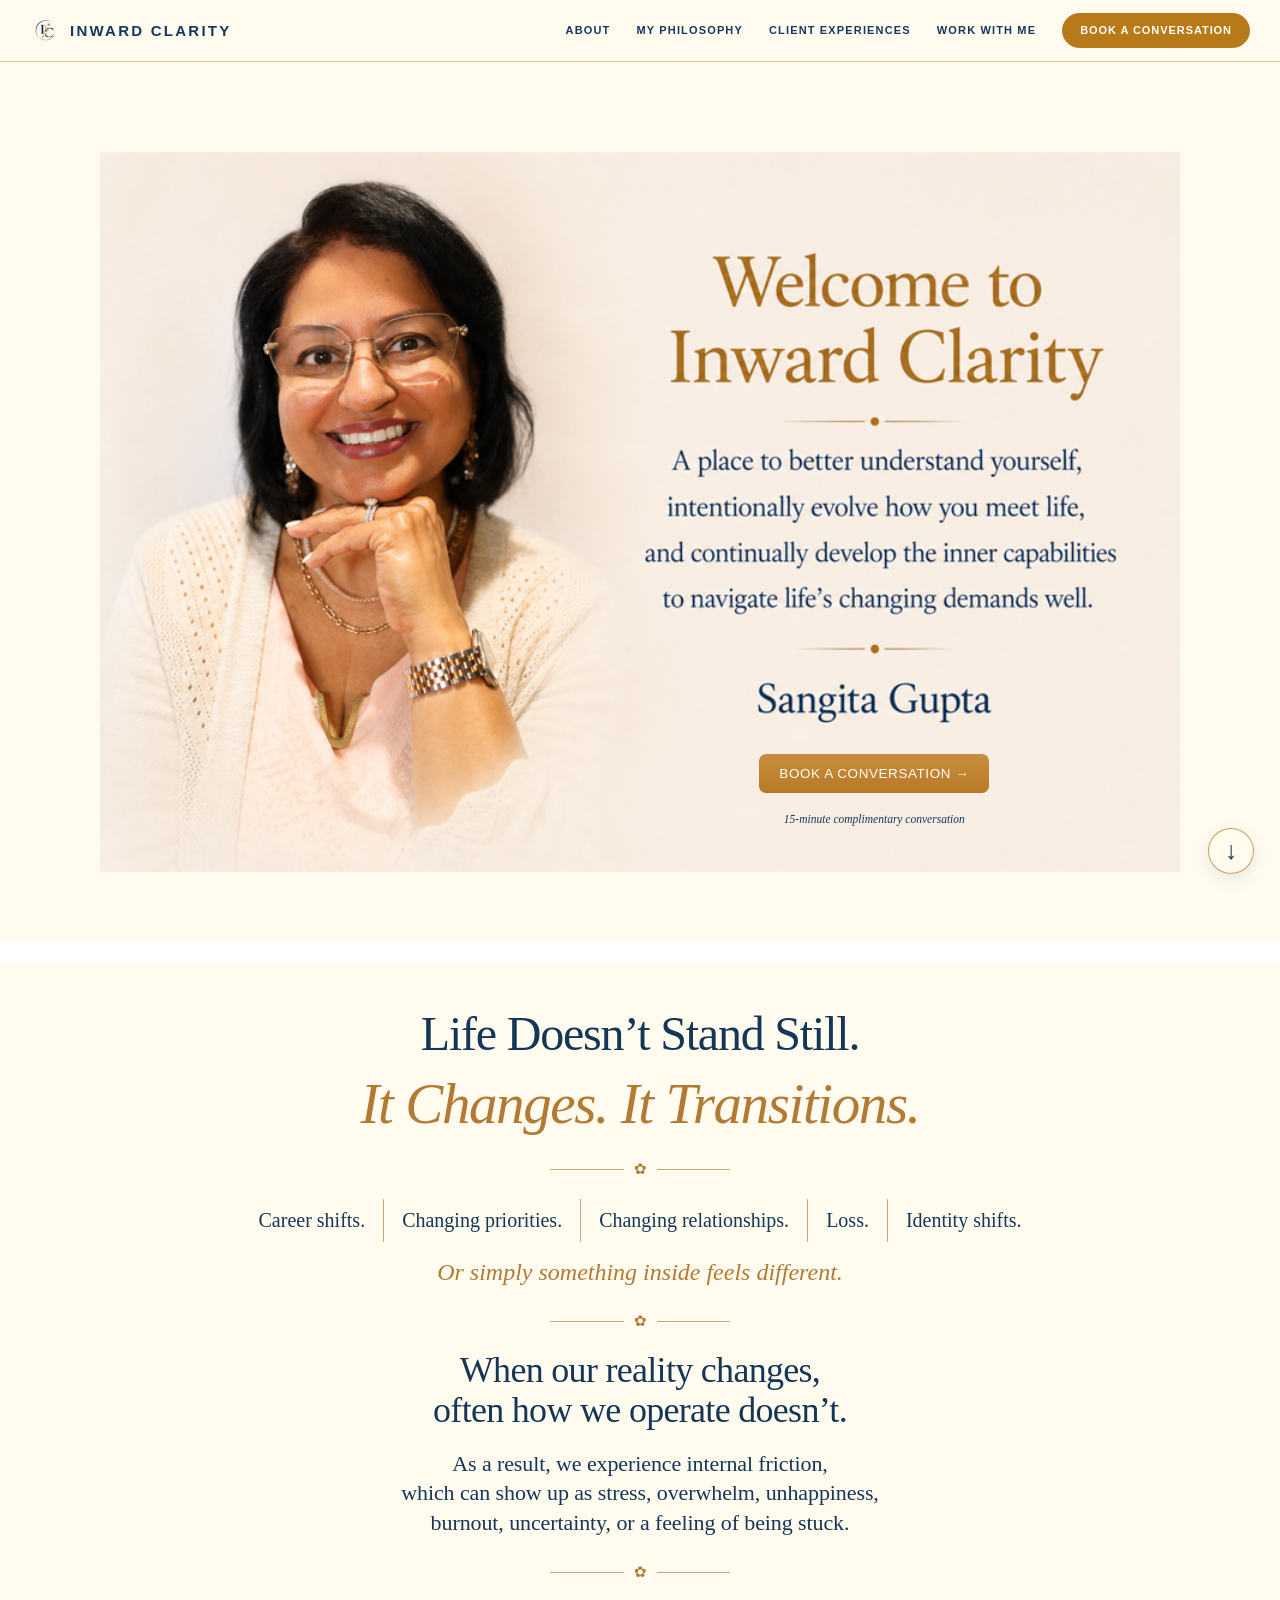
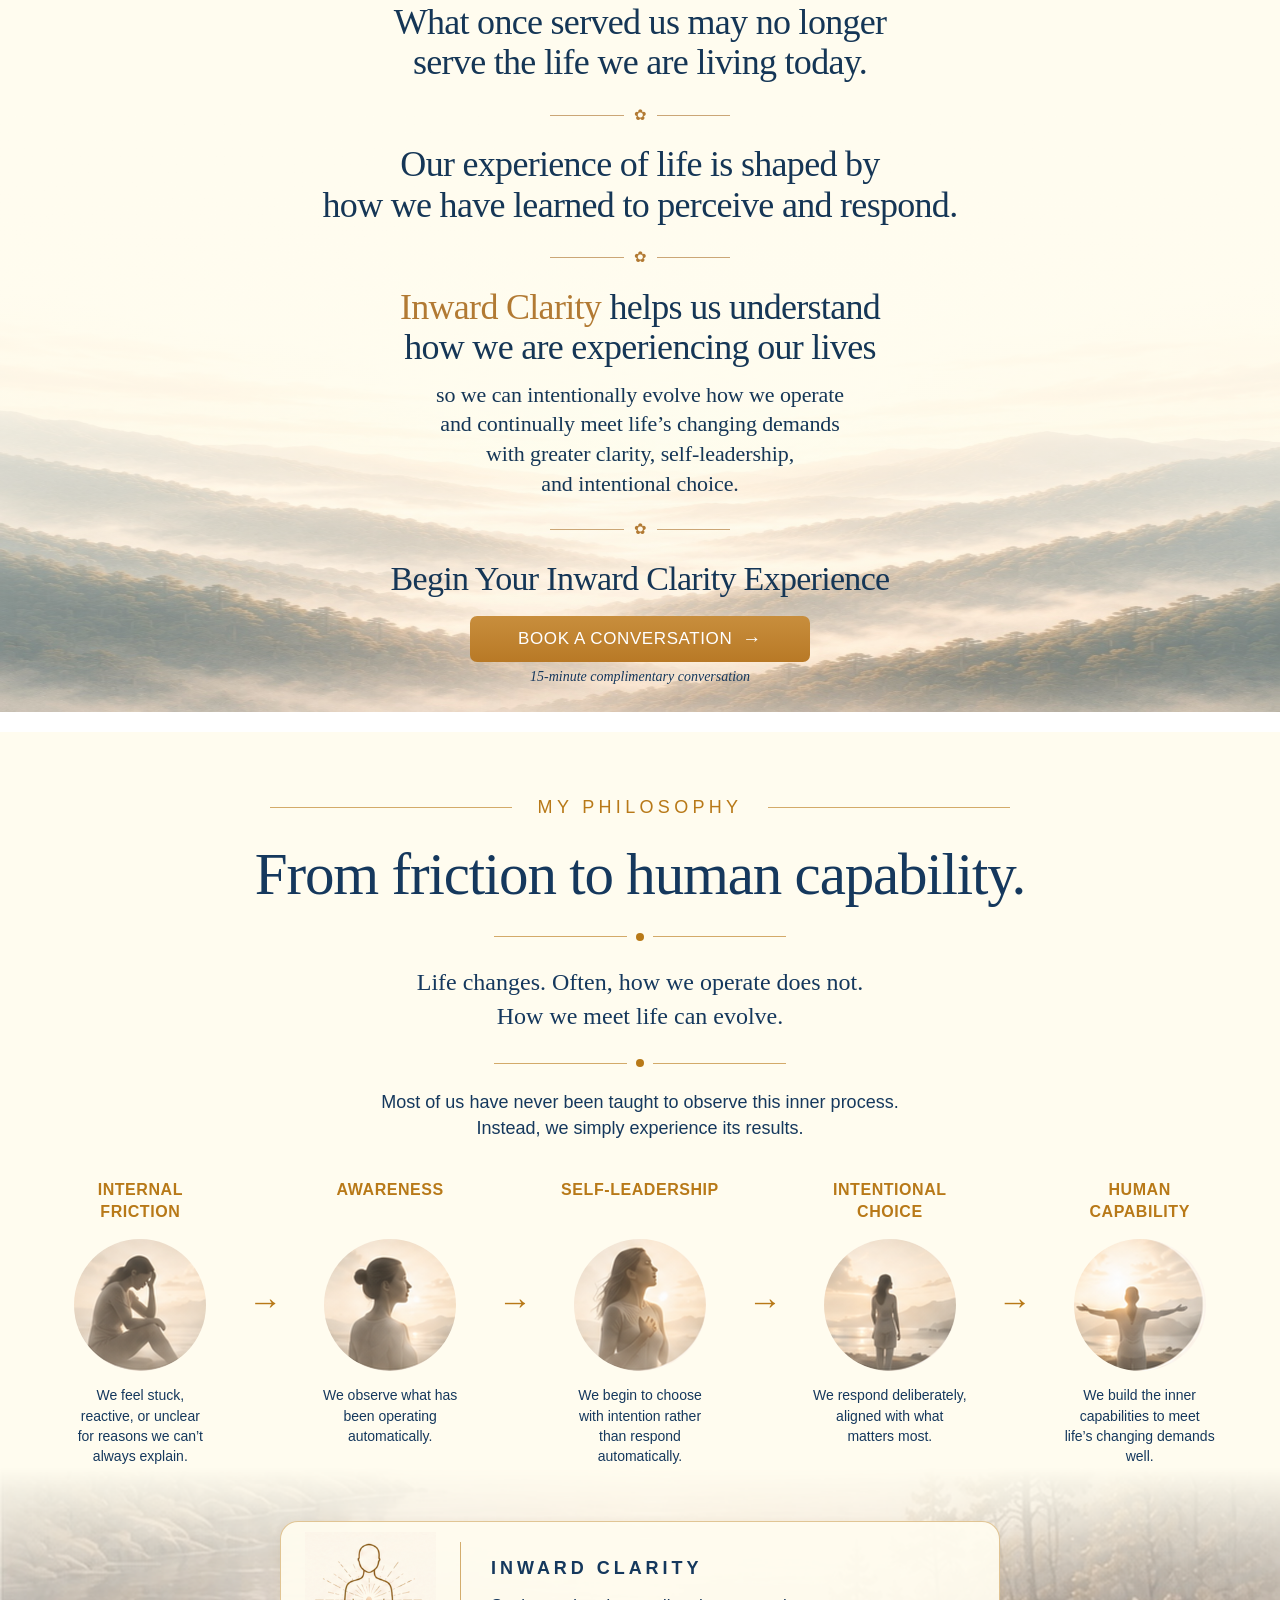
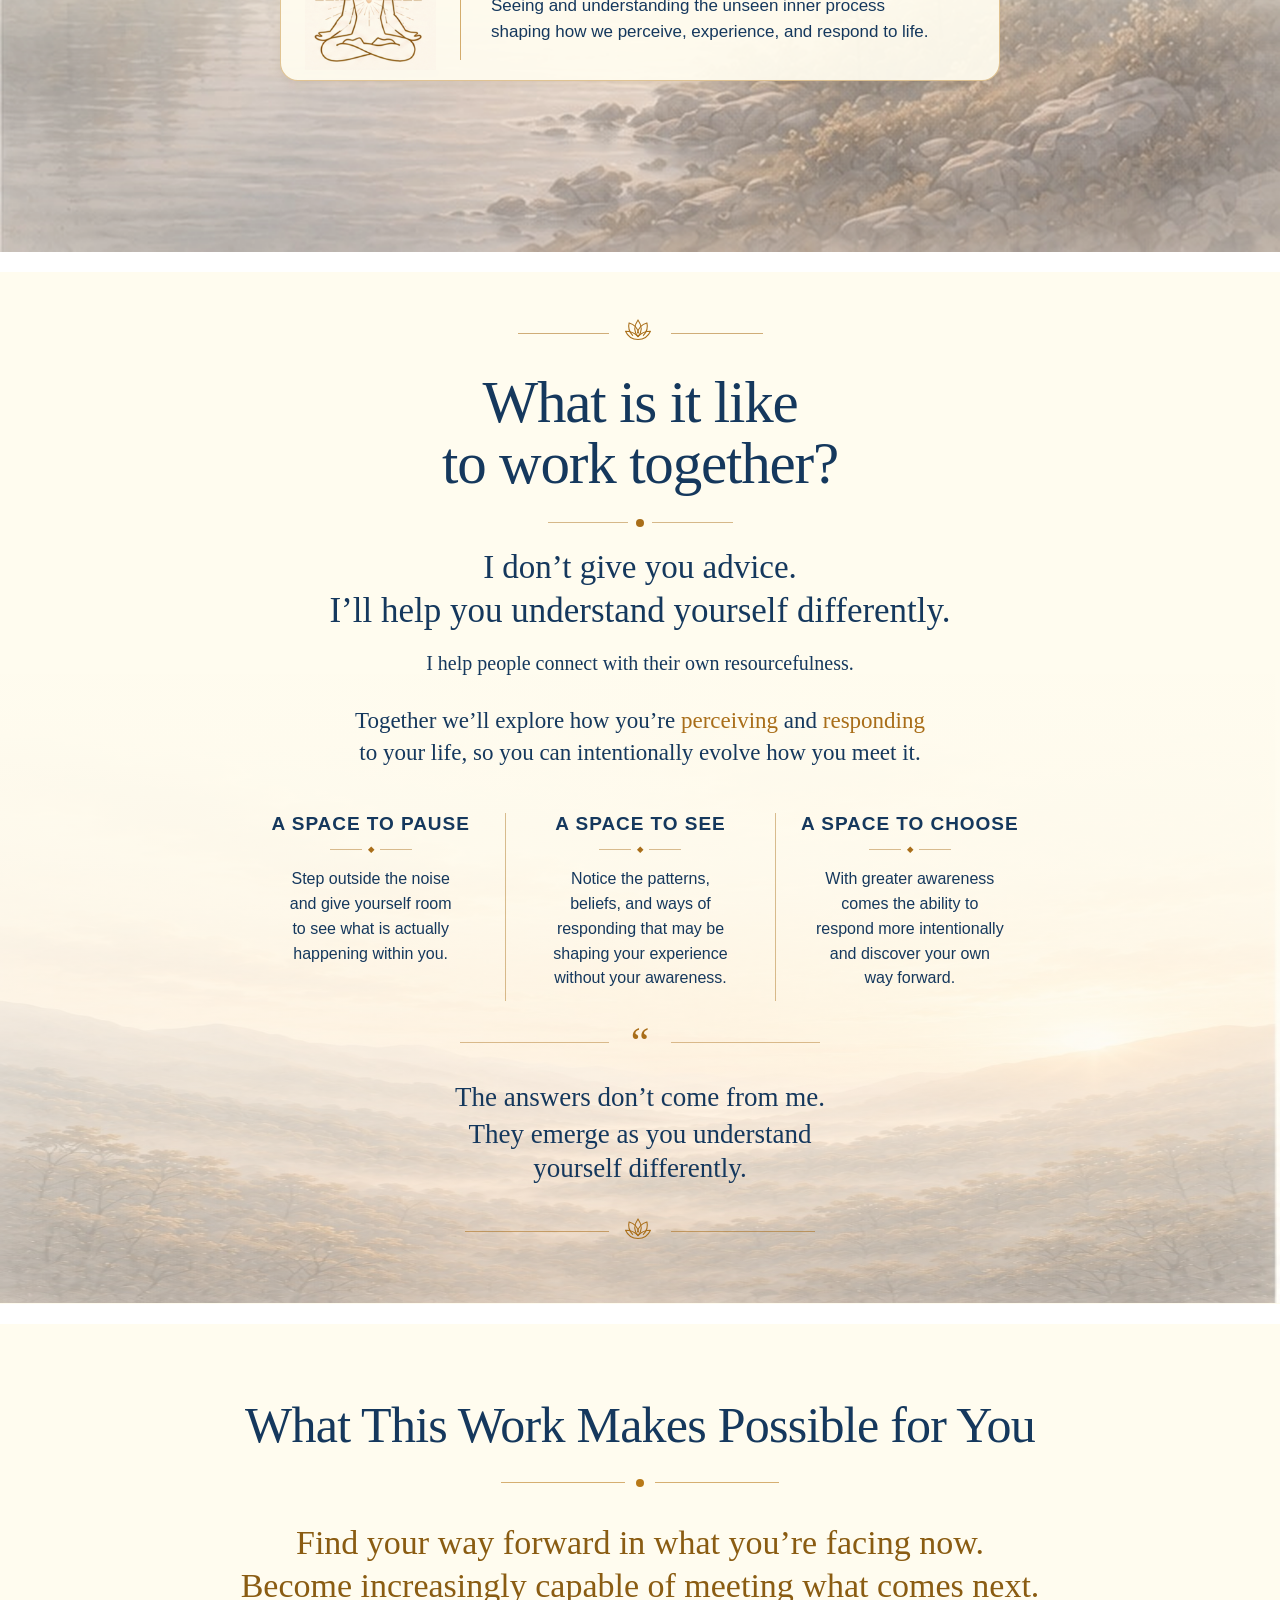
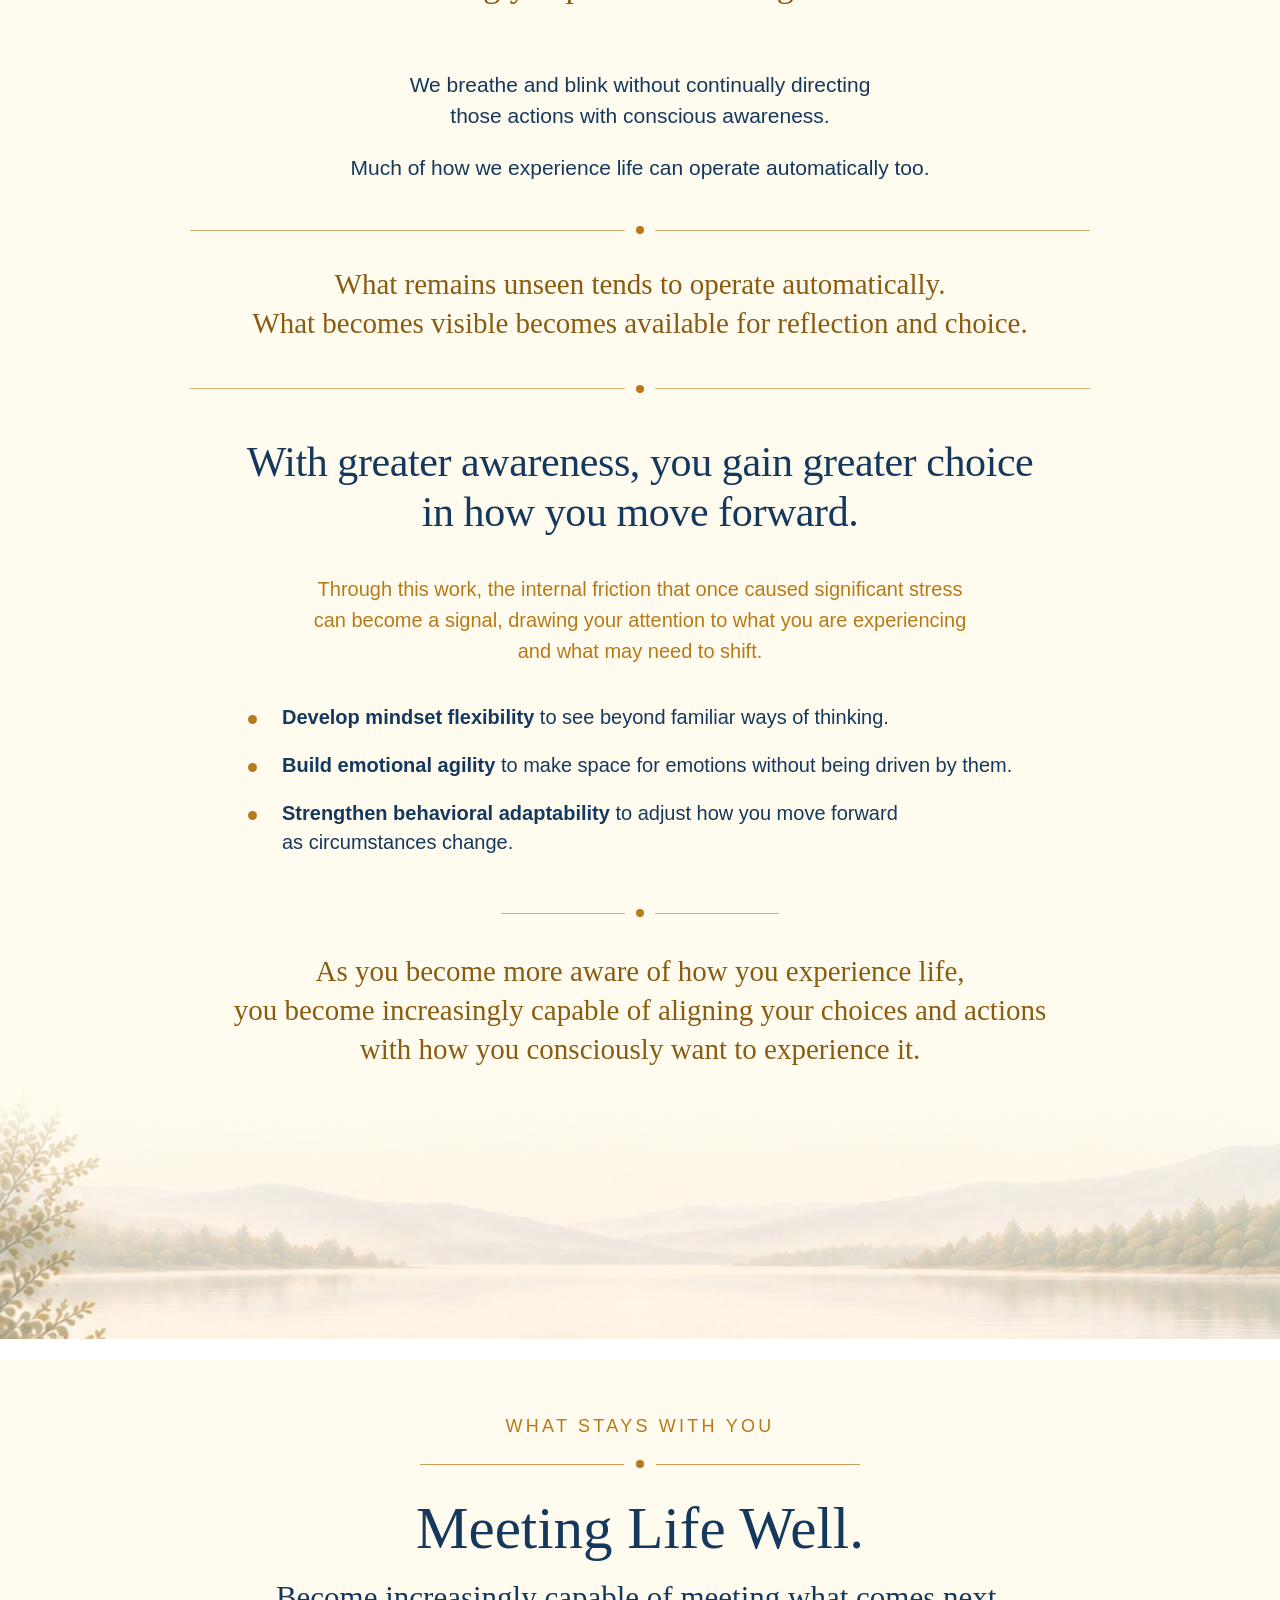
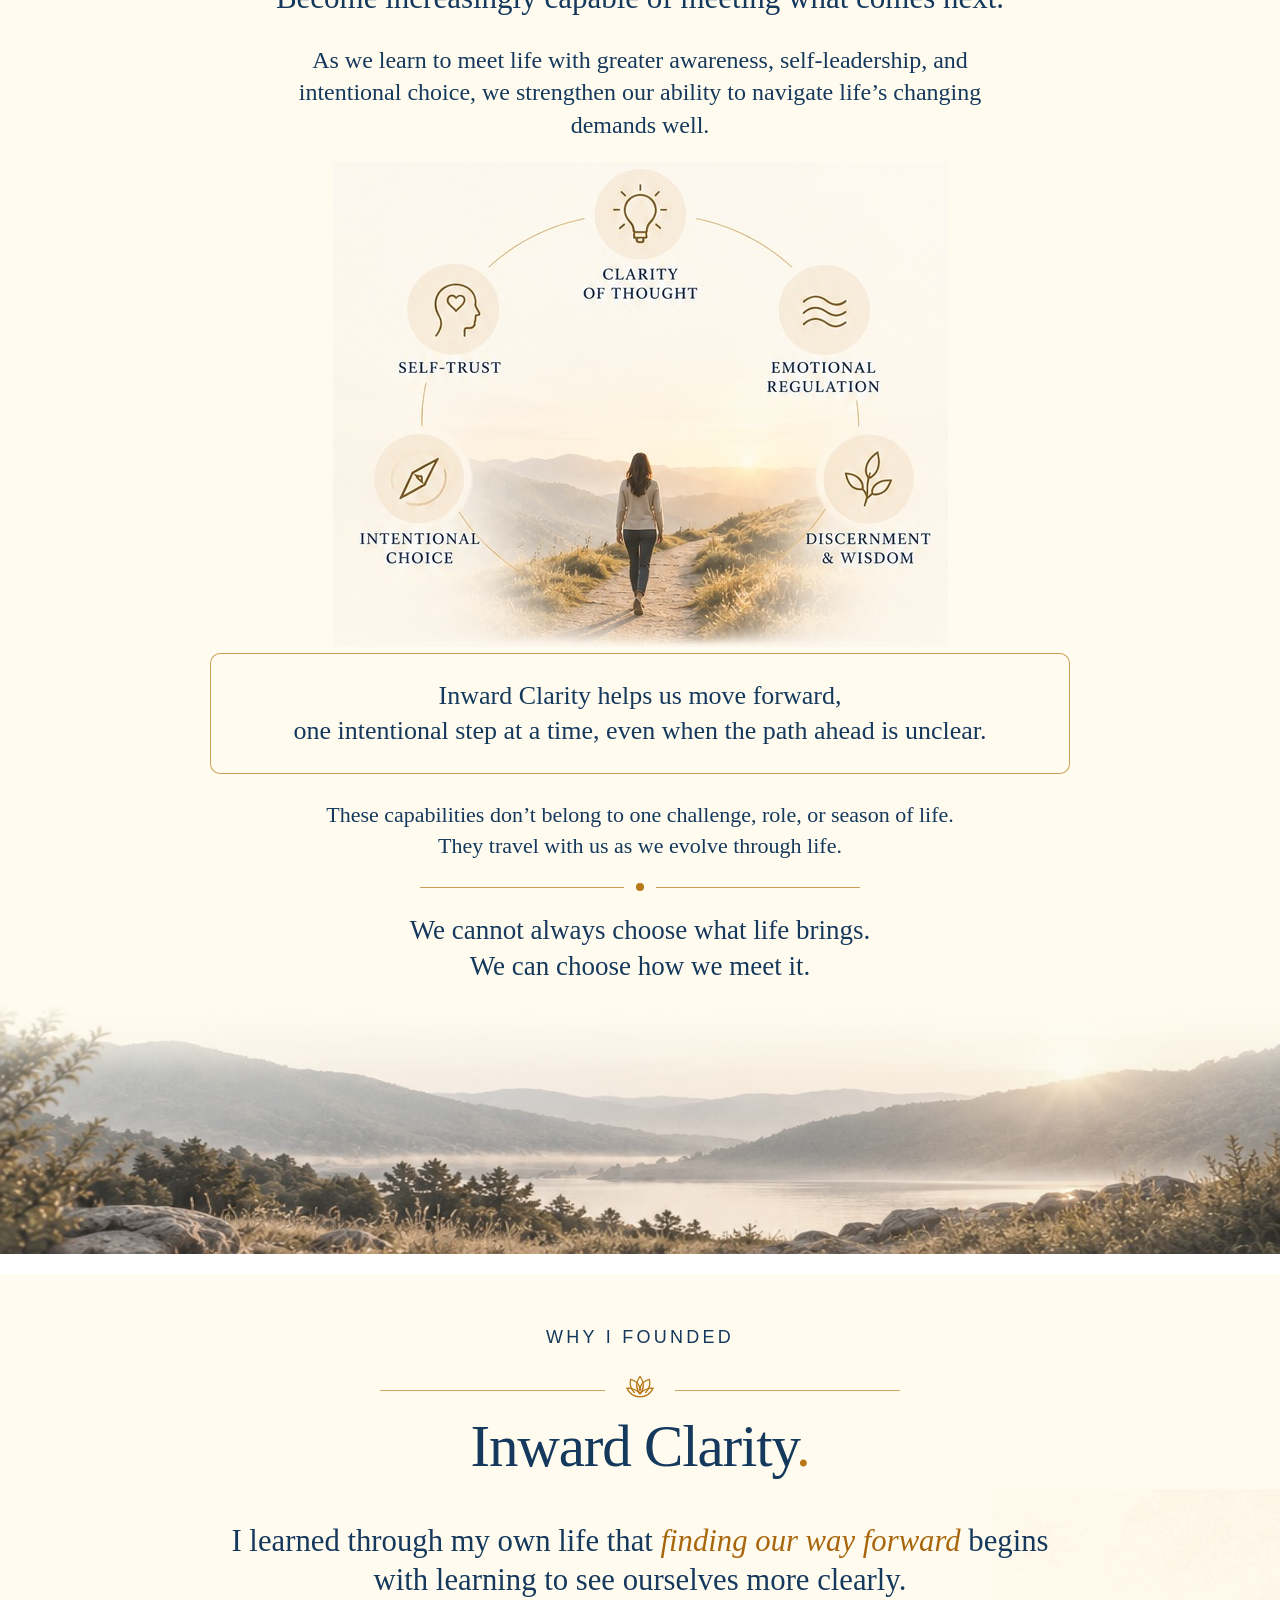
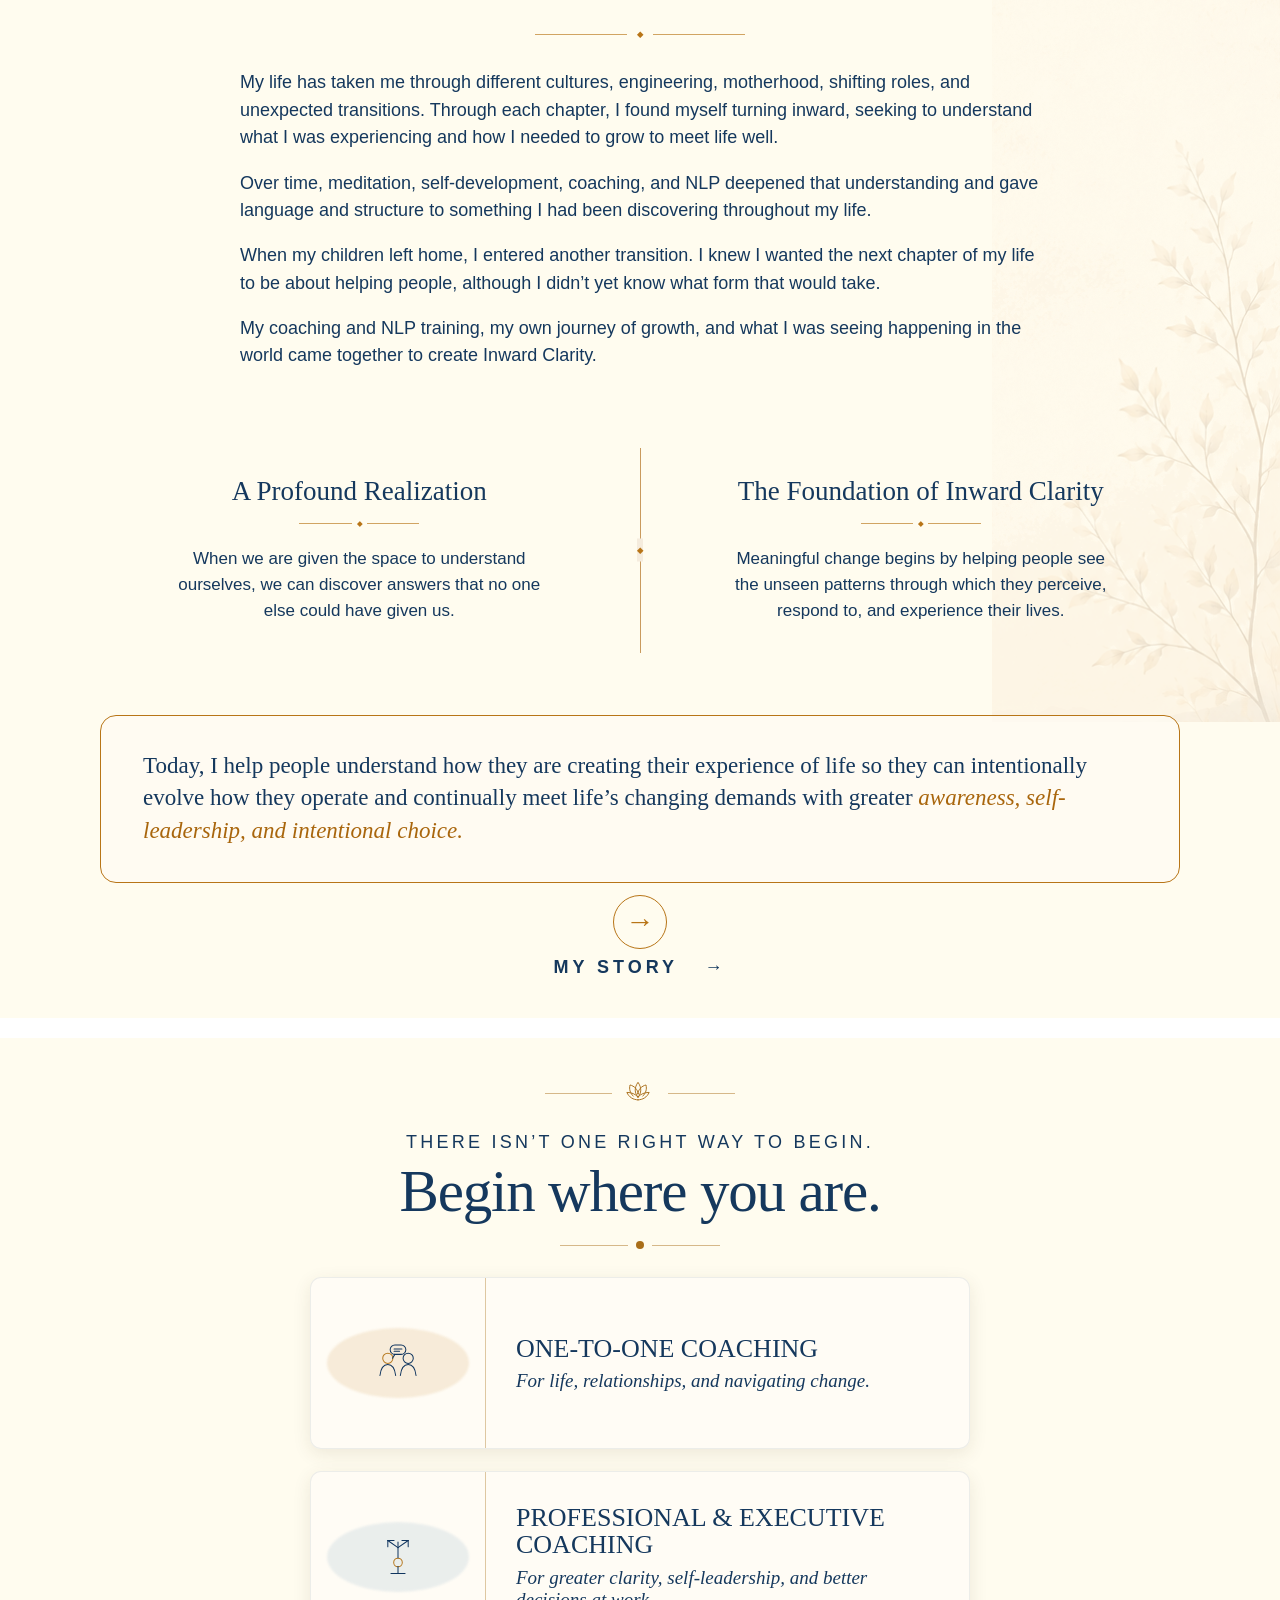
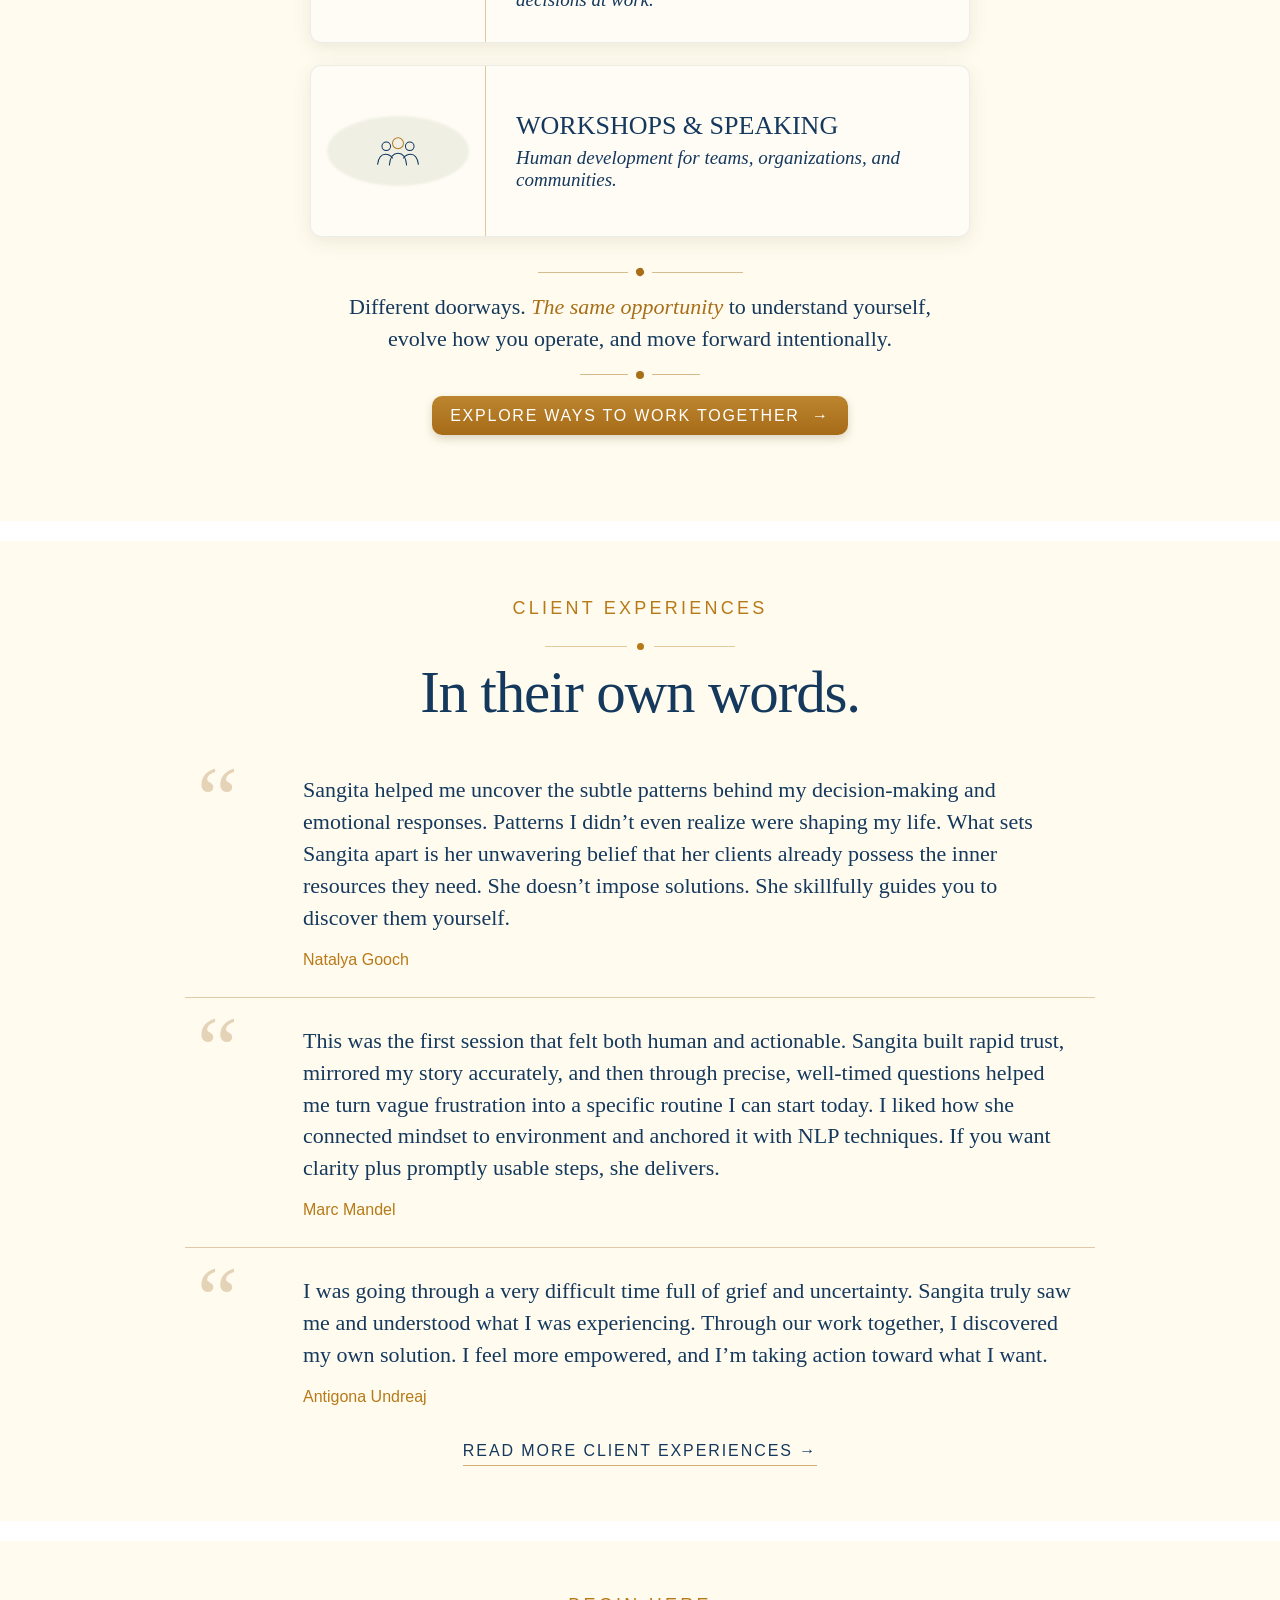
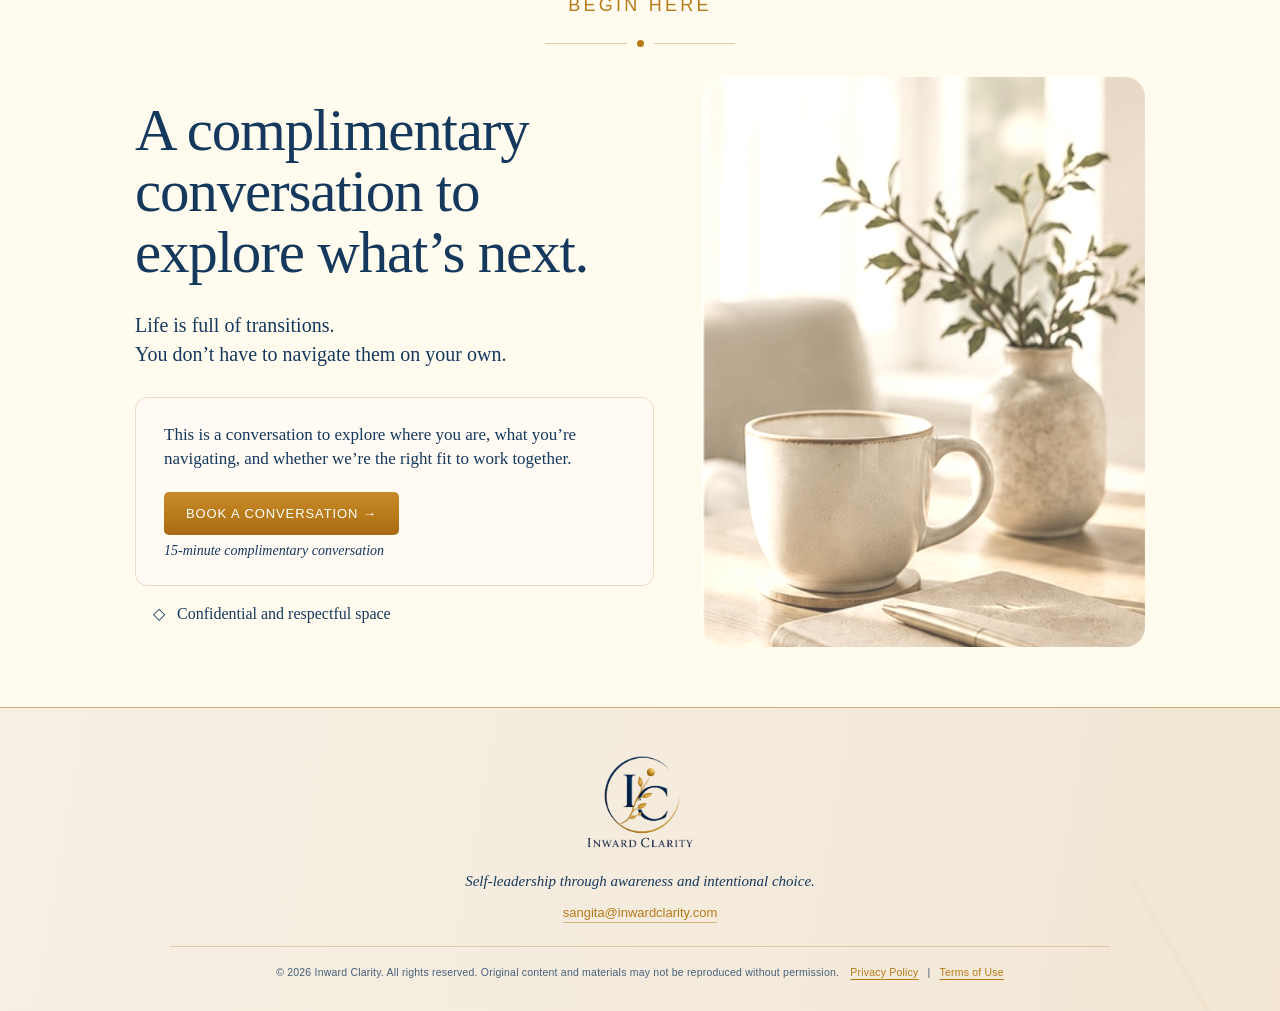
==== commit 9bb9f528: "Add files via upload" ====
--- a/index.html
+++ b/index.html
@@ -178,7 +178,7 @@
       </div>
       <div class="my-philosophy-inward-copy">
         <div class="my-philosophy-inward-label">INWARD CLARITY</div>
-        <p class="my-philosophy-definition">Seeing and understanding the unseen inner process<br/>shaping how we perceive, experience, and respond to life.</p>
+        <p class="my-philosophy-definition">Seeing and understanding the unseen inner process<br/> shaping how we perceive, experience, and respond to life.</p>
       </div>
     </div>
   </div>
@@ -188,26 +188,95 @@
      MEETING LIFE WELL — V37 LOCKED REDESIGN IMPLEMENTATION
      ========================================================= -->
 
+<div aria-hidden="true" class="screen10-merge-breathing"></div>
+<section aria-label="What is it like to work together?" class="screen10" id="work-together">
+<div class="screen10-inner">
+<div class="screen10-lotus-rule">
+<svg aria-hidden="true" viewbox="0 0 64 64">
+<path d="M32 43c-9 0-17-5-21-14 9 0 16 3 21 9 5-6 12-9 21-9-4 9-12 14-21 14Z"></path>
+<path d="M32 38c-7-8-7-18 0-28 7 10 7 20 0 28Z"></path>
+<path d="M23 36c-6-6-8-13-6-21 8 2 14 8 16 17"></path>
+<path d="M41 36c6-6 8-13 6-21-8 2-14 8-16 17"></path>
+</svg>
+</div>
+<h2 class="screen10-title">What is it like<br/>to work together?</h2>
+<div aria-hidden="true" class="screen10-dot-rule"><span></span><b></b><span></span></div>
+<div class="screen10-promise">
+<p>I don’t give you advice.</p>
+<p>I’ll help you understand yourself differently.</p>
+</div>
+<p class="screen10-resourcefulness">I help people connect with their own resourcefulness.</p>
+<p class="screen10-intro">
+      Together we’ll explore how you’re <em>perceiving</em> and <em>responding</em><br class="screen10-desktop-br"/>
+      to your life, so you can intentionally evolve how you meet it.
+    </p>
+<div class="screen10-columns">
+<article class="screen10-column">
+<h3>A SPACE TO PAUSE</h3>
+<div aria-hidden="true" class="screen10-mini-rule"><span></span><b>◆</b><span></span></div>
+<p>Step outside the noise<br/>and give yourself room<br/>to see what is actually<br/>happening within you.</p>
+</article>
+<article class="screen10-column">
+<h3>A SPACE TO SEE</h3>
+<div aria-hidden="true" class="screen10-mini-rule"><span></span><b>◆</b><span></span></div>
+<p>Notice the patterns,<br/>beliefs, and ways of<br/>responding that may be<br/>shaping your experience<br/>without your awareness.</p>
+</article>
+<article class="screen10-column">
+<h3>A SPACE TO CHOOSE</h3>
+<div aria-hidden="true" class="screen10-mini-rule"><span></span><b>◆</b><span></span></div>
+<p>With greater awareness<br/>comes the ability to<br/>respond more intentionally<br/>and discover your own<br/>way forward.</p>
+</article>
+</div>
+<div aria-hidden="true" class="screen10-quote-rule"><span></span><b>“</b><span></span></div>
+<div class="screen10-quote">
+<p>The answers don’t come from me.</p>
+<p>They emerge as you understand<br/>yourself differently.</p>
+</div>
+<div aria-hidden="true" class="screen10-bottom-lotus-rule">
+<span></span>
+<svg aria-hidden="true" viewbox="0 0 64 64">
+<path d="M32 43c-9 0-17-5-21-14 9 0 16 3 21 9 5-6 12-9 21-9-4 9-12 14-21 14Z"></path>
+<path d="M32 38c-7-8-7-18 0-28 7 10 7 20 0 28Z"></path>
+<path d="M23 36c-6-6-8-13-6-21 8 2 14 8 16 17"></path>
+<path d="M41 36c6-6 8-13 6-21-8 2-14 8-16 17"></path>
+</svg>
+<span></span>
+</div>
+
+</div>
+</section>
 <!-- =========================================================
-     CLIENT VALUE — V54 LOCKED APPROVED DESIGN
+     CLIENT VALUE — V63 LOCKED APPROVED DESIGN
      ========================================================= -->
 <div aria-hidden="true" class="client-value-merge-breathing"></div>
-<section class="client-value-v54" id="client-value" aria-label="What this work makes possible for you">
-  <div class="client-value-v54-inner">
-    <div class="client-value-v54-eyebrow">WHAT THIS WORK MAKES POSSIBLE FOR YOU</div>
-    <div aria-hidden="true" class="client-value-v54-rule"><span></span><b></b><span></span></div>
-    <h2 class="client-value-v54-title">Find your way forward in what you’re facing now.<br/>Become increasingly capable of meeting what comes next.</h2>
-    <div class="client-value-v54-journey">
-      <article><div class="client-value-v54-circle">WHAT YOU’RE<br/>FACING NOW</div><p>Something has changed,<br/>feels unclear, or asks<br/>something different of you.</p></article>
-      <div class="client-value-v54-arrow" aria-hidden="true">→</div>
-      <article><div class="client-value-v54-circle">SEE<br/>INWARDLY</div><p>Understand how you are<br/>meeting what is happening.</p></article>
-      <div class="client-value-v54-arrow" aria-hidden="true">→</div>
-      <article><div class="client-value-v54-circle">FIND YOUR<br/>WAY FORWARD</div><p>Gain clarity and<br/>make aligned choices.</p></article>
-      <div class="client-value-v54-arrow" aria-hidden="true">→</div>
-      <article><div class="client-value-v54-circle">CARRY<br/>FORWARD</div><p>Develop inner capabilities<br/>that stay with you.</p></article>
+<section class="client-value-v63" id="client-value" aria-label="What this work makes possible for you">
+  <div class="client-value-v63-inner">
+    <h2 class="client-value-v63-heading">What This Work Makes Possible for You</h2>
+    <div aria-hidden="true" class="client-value-v63-rule client-value-v63-rule-short"><span></span><b></b><span></span></div>
+
+    <p class="client-value-v63-opening">Find your way forward in what you’re facing now.<br/>Become increasingly capable of meeting what comes next.</p>
+
+    <div class="client-value-v63-automatic">
+      <p>We breathe and blink without continually directing<br class="client-value-v63-desktop-br"/> those actions with conscious awareness.</p>
+      <p>Much of how we experience life can operate automatically too.</p>
     </div>
-    <p class="client-value-v54-closing"><em>Seeing clearly enough inwardly that you have<br/>greater freedom in how you meet life outwardly.</em></p>
-    <div aria-hidden="true" class="client-value-v54-bottom-rule"><span></span><b></b><span></span></div>
+
+    <div aria-hidden="true" class="client-value-v63-rule client-value-v63-rule-wide"><span></span><b></b><span></span></div>
+    <p class="client-value-v63-principle">What remains unseen tends to operate automatically.<br/>What becomes visible becomes available for reflection and choice.</p>
+    <div aria-hidden="true" class="client-value-v63-rule client-value-v63-rule-wide"><span></span><b></b><span></span></div>
+
+    <h3 class="client-value-v63-choice">With greater awareness, you gain greater choice<br class="client-value-v63-desktop-br"/> in how you move forward.</h3>
+
+    <p class="client-value-v63-friction">Through this work, the internal friction that once caused significant stress<br class="client-value-v63-desktop-br"/> can become a signal, drawing your attention to what you are experiencing<br class="client-value-v63-desktop-br"/> and what may need to shift.</p>
+
+    <ul class="client-value-v63-capabilities">
+      <li><strong>Develop mindset flexibility</strong> to see beyond familiar ways of thinking.</li>
+      <li><strong>Build emotional agility</strong> to make space for emotions without being driven by them.</li>
+      <li><strong>Strengthen behavioral adaptability</strong> to adjust how you move forward<br class="client-value-v63-desktop-br"/> as circumstances change.</li>
+    </ul>
+
+    <div aria-hidden="true" class="client-value-v63-rule client-value-v63-rule-short client-value-v63-closing-rule"><span></span><b></b><span></span></div>
+    <p class="client-value-v63-closing">As you become more aware of how you experience life,<br/> you become increasingly capable of aligning your choices and actions<br/> with how you consciously want to experience it.</p>
   </div>
 </section>
 <div aria-hidden="true" class="screen8-merge-breathing"></div>
@@ -217,7 +286,7 @@
     <div aria-hidden="true" class="screen8-v54-rule"><span></span><b></b><span></span></div>
     <h2 class="screen8-v54-title">Meeting Life Well.</h2>
     <p class="screen8-v54-promise">Become increasingly capable of meeting what comes next.</p>
-    <p class="screen8-v54-core">As we learn to meet life with greater awareness, self-leadership, and<br/>intentional choice, we strengthen our ability to navigate life’s changing<br/>demands well.</p>
+    <p class="screen8-v54-core">As we learn to meet life with greater awareness, self-leadership, and<br/> intentional choice, we strengthen our ability to navigate life’s changing<br/> demands well.</p>
     <div class="screen8-v55-capability-approved" role="img" aria-label="Five human capabilities surrounding a woman walking along a path toward an open horizon"></div>
     <div class="screen8-v54-inward-box">Inward Clarity helps us move forward,<br/>one intentional step at a time, even when the path ahead is unclear.</div>
     <p class="screen8-v54-travel">These capabilities don’t belong to one challenge, role, or season of life.<br/>They travel with us as we evolve through life.</p>
@@ -269,65 +338,6 @@
 <a class="screen9-story-link" href="my-story.html">
 <span class="screen9-arrow-circle">→</span>
 <span class="screen9-story-label">MY STORY   →</span>
-</a>
-</div>
-</section>
-<div aria-hidden="true" class="screen10-merge-breathing"></div>
-<section aria-label="What is it like to work together?" class="screen10" id="work-together">
-<div class="screen10-inner">
-<div class="screen10-lotus-rule">
-<svg aria-hidden="true" viewbox="0 0 64 64">
-<path d="M32 43c-9 0-17-5-21-14 9 0 16 3 21 9 5-6 12-9 21-9-4 9-12 14-21 14Z"></path>
-<path d="M32 38c-7-8-7-18 0-28 7 10 7 20 0 28Z"></path>
-<path d="M23 36c-6-6-8-13-6-21 8 2 14 8 16 17"></path>
-<path d="M41 36c6-6 8-13 6-21-8 2-14 8-16 17"></path>
-</svg>
-</div>
-<h2 class="screen10-title">What is it like<br/>to work together?</h2>
-<div aria-hidden="true" class="screen10-dot-rule"><span></span><b></b><span></span></div>
-<div class="screen10-promise">
-<p>I don’t give you advice.</p>
-<p>I’ll help you understand yourself differently.</p>
-</div>
-<p class="screen10-intro">
-      Together we’ll explore how you’re <em>perceiving</em> and <em>responding</em><br class="screen10-desktop-br"/>
-      to your life, so you can intentionally evolve how you meet it.
-    </p>
-<div class="screen10-columns">
-<article class="screen10-column">
-<h3>A SPACE TO PAUSE</h3>
-<div aria-hidden="true" class="screen10-mini-rule"><span></span><b>◆</b><span></span></div>
-<p>Step outside the noise<br/>and give yourself room<br/>to see what is actually<br/>happening within you.</p>
-</article>
-<article class="screen10-column">
-<h3>A SPACE TO SEE</h3>
-<div aria-hidden="true" class="screen10-mini-rule"><span></span><b>◆</b><span></span></div>
-<p>Notice the patterns,<br/>beliefs, and ways of<br/>responding that may be<br/>shaping your experience<br/>without your awareness.</p>
-</article>
-<article class="screen10-column">
-<h3>A SPACE TO CHOOSE</h3>
-<div aria-hidden="true" class="screen10-mini-rule"><span></span><b>◆</b><span></span></div>
-<p>With greater awareness<br/>comes the ability to<br/>respond more intentionally<br/>and discover your own<br/>way forward.</p>
-</article>
-</div>
-<div aria-hidden="true" class="screen10-quote-rule"><span></span><b>“</b><span></span></div>
-<div class="screen10-quote">
-<p>The answers don’t come from me.</p>
-<p>They emerge as you understand<br/>yourself differently.</p>
-</div>
-<div aria-hidden="true" class="screen10-bottom-lotus-rule">
-<span></span>
-<svg aria-hidden="true" viewbox="0 0 64 64">
-<path d="M32 43c-9 0-17-5-21-14 9 0 16 3 21 9 5-6 12-9 21-9-4 9-12 14-21 14Z"></path>
-<path d="M32 38c-7-8-7-18 0-28 7 10 7 20 0 28Z"></path>
-<path d="M23 36c-6-6-8-13-6-21 8 2 14 8 16 17"></path>
-<path d="M41 36c6-6 8-13 6-21-8 2-14 8-16 17"></path>
-</svg>
-<span></span>
-</div>
-<a class="screen10-continue" href="#begin-where-you-are">
-<b>HOW CAN I BEGIN?</b>
-<span aria-hidden="true" class="screen10-arrow-circle">↓</span>
 </a>
 </div>
 </section>
--- a/styles.css
+++ b/styles.css
@@ -6890,3 +6890,248 @@
     background:linear-gradient(to bottom,#FFFCEF 0%,rgba(255,252,239,.28) 28%,rgba(255,252,239,0) 58%),url("assets/redesign-v56/meeting-life-well-bottom-scenery-clean.jpg") center bottom/100% 100% no-repeat!important;
   }
 }
+
+/* =========================================================
+   V57 — MOBILE-ONLY POLISH
+   Scope: center My Philosophy Inward Clarity illustration and
+   preserve word spacing when desktop line breaks are hidden.
+   ========================================================= */
+@media (max-width:900px){
+  .my-philosophy-inward-icon{
+    height:176px !important;
+    display:flex !important;
+    align-items:center !important;
+    justify-content:center !important;
+  }
+  .my-philosophy-inward-icon img{
+    width:145px !important;
+    height:145px !important;
+    margin:0 auto !important;
+    display:block !important;
+  }
+}
+
+/* =========================================================
+   V58 — MOBILE-ONLY MY PHILOSOPHY CARD WIDTH CORRECTION
+   Scope: keep the Inward Clarity card fully inside the padded
+   mobile content area with equal left/right inset. Nothing else.
+   ========================================================= */
+@media (max-width:900px){
+  .my-philosophy-inward-card{
+    width:100% !important;
+    max-width:560px !important;
+    box-sizing:border-box !important;
+  }
+}
+
+/* =========================================================
+   V59 — MOBILE-ONLY MY PHILOSOPHY CARD COPY SCALING
+   Scope: scale only the text inside the corrected Inward Clarity
+   card so it fits proportionally on mobile. No other changes.
+   ========================================================= */
+@media (max-width:900px){
+  .my-philosophy-inward-copy{
+    padding:22px 18px 26px !important;
+  }
+  .my-philosophy-inward-label{
+    font-size:16px !important;
+    letter-spacing:.18em !important;
+    line-height:1.25 !important;
+    margin-bottom:12px !important;
+  }
+  .my-philosophy-definition{
+    max-width:440px !important;
+    margin:0 auto !important;
+    font-size:15.5px !important;
+    line-height:1.45 !important;
+  }
+  .my-philosophy-definition br{
+    display:none !important;
+  }
+}
+
+/* =========================================================
+   V61 — CLIENT VALUE DESKTOP SCALE REFINEMENT ONLY
+   Scope: modestly reduce opening statement and journey circles.
+   Mobile and all other sections remain unchanged.
+   ========================================================= */
+@media (min-width:901px){
+  .client-value-v54-title{
+    font-size:52px !important;
+  }
+  .client-value-v54-circle{
+    width:190px !important;
+    height:190px !important;
+  }
+}
+
+/* =========================================================
+   V62 — WORK WITH ME MOBILE CONVERSATION CTA COLOR ONLY
+   Scope: mobile-only BOOK A CONVERSATION buttons use the same
+   solid gold/white treatment as BOOK. No layout or desktop changes.
+   ========================================================= */
+@media (max-width:900px){
+  .work-with-me-redesign .wwm-conversation{
+    background:#B87918 !important;
+    border-color:#B87918 !important;
+    color:#fff !important;
+    opacity:1 !important;
+  }
+}
+
+
+/* =========================================================
+   V63 — APPROVED CLIENT VALUE + ONE WORK-TOGETHER SENTENCE
+   Scope only: Client Value redesign, Work Together sentence placement.
+   ========================================================= */
+
+/* Work Together: exact v62 design retained; only approved sentence added. */
+.screen10-resourcefulness{
+  margin:18px 0 -10px;
+  color:#B87918;
+  font:400 20px/1.35 Georgia,"Times New Roman",serif;
+  text-align:center;
+}
+
+/* Client Value v63 approved design */
+.client-value-v63{
+  --cv-navy:#15385D;
+  --cv-gold:#B87918;
+  position:relative;
+  overflow:hidden;
+  background:#FFFCEF;
+  color:var(--cv-navy);
+  scroll-margin-top:92px;
+}
+.client-value-v63::after{
+  content:"";
+  position:absolute;
+  z-index:0;
+  left:0;right:0;bottom:0;
+  height:15.5%;
+  background:
+    linear-gradient(to bottom,rgba(255,252,239,1) 0%,rgba(255,252,239,.46) 24%,rgba(255,252,239,.03) 70%),
+    url("assets/redesign-v63/client-value-pastel-scenery.jpg") center bottom/cover no-repeat;
+}
+.client-value-v63-inner{
+  position:relative;
+  z-index:1;
+  width:min(1180px,90vw);
+  min-height:1440px;
+  margin:0 auto;
+  padding:74px 0 270px;
+  text-align:center;
+}
+.client-value-v63-heading{
+  margin:0;
+  color:var(--cv-navy);
+  font:400 50px/1.08 Baskerville,Georgia,"Times New Roman",serif;
+  letter-spacing:-.015em;
+}
+.client-value-v63-rule{
+  display:flex;align-items:center;justify-content:center;gap:11px;margin-left:auto;margin-right:auto;
+}
+.client-value-v63-rule span{height:1px;flex:1;background:rgba(184,121,24,.58)}
+.client-value-v63-rule b{width:8px;height:8px;border-radius:50%;background:var(--cv-gold);flex:0 0 8px}
+.client-value-v63-rule-short{width:278px;margin-top:27px;margin-bottom:35px}
+.client-value-v63-rule-wide{width:min(900px,82vw);margin-top:42px;margin-bottom:31px}
+.client-value-v63-opening{
+  margin:0;
+  color:#8A5C12;
+  font:400 34px/1.26 Baskerville,Georgia,"Times New Roman",serif;
+}
+.client-value-v63-automatic{margin:61px auto 0;color:var(--cv-navy);font:400 21px/1.52 Arial,Helvetica,sans-serif}
+.client-value-v63-automatic p{margin:0}
+.client-value-v63-automatic p+p{margin-top:20px}
+.client-value-v63-principle{
+  margin:0;
+  color:#8A5C12;
+  font:400 29px/1.34 Baskerville,Georgia,"Times New Roman",serif;
+}
+.client-value-v63-choice{
+  margin:45px auto 0;
+  color:var(--cv-navy);
+  font:400 42px/1.18 Baskerville,Georgia,"Times New Roman",serif;
+  letter-spacing:-.01em;
+}
+.client-value-v63-friction{
+  margin:37px auto 0;
+  color:var(--cv-gold);
+  font:400 20px/1.55 Arial,Helvetica,sans-serif;
+}
+.client-value-v63-capabilities{
+  width:min(860px,80vw);
+  margin:36px auto 0;
+  padding:0;
+  list-style:none;
+  text-align:left;
+  color:var(--cv-navy);
+  font:400 20px/1.45 Arial,Helvetica,sans-serif;
+}
+.client-value-v63-capabilities li{position:relative;padding-left:42px;margin:0}
+.client-value-v63-capabilities li+li{margin-top:19px}
+.client-value-v63-capabilities li::before{
+  content:"";position:absolute;left:8px;top:.60em;width:9px;height:9px;border-radius:50%;background:var(--cv-gold);
+}
+.client-value-v63-capabilities strong{font-weight:700}
+.client-value-v63-closing-rule{margin-top:52px;margin-bottom:35px}
+.client-value-v63-closing{
+  margin:0 auto;
+  color:#8A5C12;
+  font:400 29px/1.34 Baskerville,Georgia,"Times New Roman",serif;
+}
+
+@media (max-width:900px){
+  .screen10-resourcefulness{margin:15px 0 -6px;font-size:18px;line-height:1.4}
+  .client-value-v63::after{height:12.5%;background-size:auto 100%;}
+  .client-value-v63-inner{width:min(88vw,620px);min-height:0;padding:58px 0 190px}
+  .client-value-v63-heading{font-size:42px;line-height:1.08}
+  .client-value-v63-rule-short{width:min(62vw,260px);margin-top:22px;margin-bottom:30px}
+  .client-value-v63-rule-wide{width:min(82vw,520px);margin-top:34px;margin-bottom:26px}
+  .client-value-v63-opening{font-size:29px;line-height:1.3}
+  .client-value-v63-automatic{margin-top:46px;font-size:18px;line-height:1.5}
+  .client-value-v63-desktop-br{display:none}
+  .client-value-v63-principle{font-size:25px;line-height:1.35}
+  .client-value-v63-choice{margin-top:38px;font-size:34px;line-height:1.2}
+  .client-value-v63-friction{margin-top:30px;font-size:18px;line-height:1.5}
+  .client-value-v63-capabilities{width:min(86vw,560px);margin-top:30px;font-size:18px;line-height:1.5}
+  .client-value-v63-capabilities li{padding-left:30px}
+  .client-value-v63-capabilities li::before{left:2px;width:8px;height:8px}
+  .client-value-v63-closing-rule{margin-top:43px;margin-bottom:28px}
+  .client-value-v63-closing{font-size:25px;line-height:1.37}
+  .client-value-v63-closing br{display:none}
+}
+
+@media (max-width:520px){
+  .client-value-v63-inner{width:88vw;padding-top:50px;padding-bottom:165px}
+  .client-value-v63-heading{font-size:37px}
+  .client-value-v63-opening{font-size:26px}
+  .client-value-v63-automatic{font-size:17px}
+  .client-value-v63-principle{font-size:23px}
+  .client-value-v63-choice{font-size:31px}
+  .client-value-v63-friction,.client-value-v63-capabilities{font-size:17px}
+  .client-value-v63-closing{font-size:23px}
+}
+
+/* =========================================================
+   V66 — CLIENT VALUE DESKTOP BULLET BLOCK ALIGNMENT ONLY
+   Align the bullet dots with the left edge of “With greater…”
+   while preserving the existing left-aligned list and mobile layout.
+   ========================================================= */
+@media (min-width:901px){
+  .client-value-v63-capabilities{
+    transform:translateX(30px);
+  }
+}
+
+
+/* =========================================================
+   V67 — CLIENT VALUE MOBILE CLOSING TEXT FIXES ONLY
+   Preserve locked desktop. On mobile, crop the baked-in text
+   residue from the scenery asset while keeping the scenery.
+   ========================================================= */
+@media (max-width:900px){
+  .client-value-v63::after{
+    background-size:auto 116%;
+  }
+}
